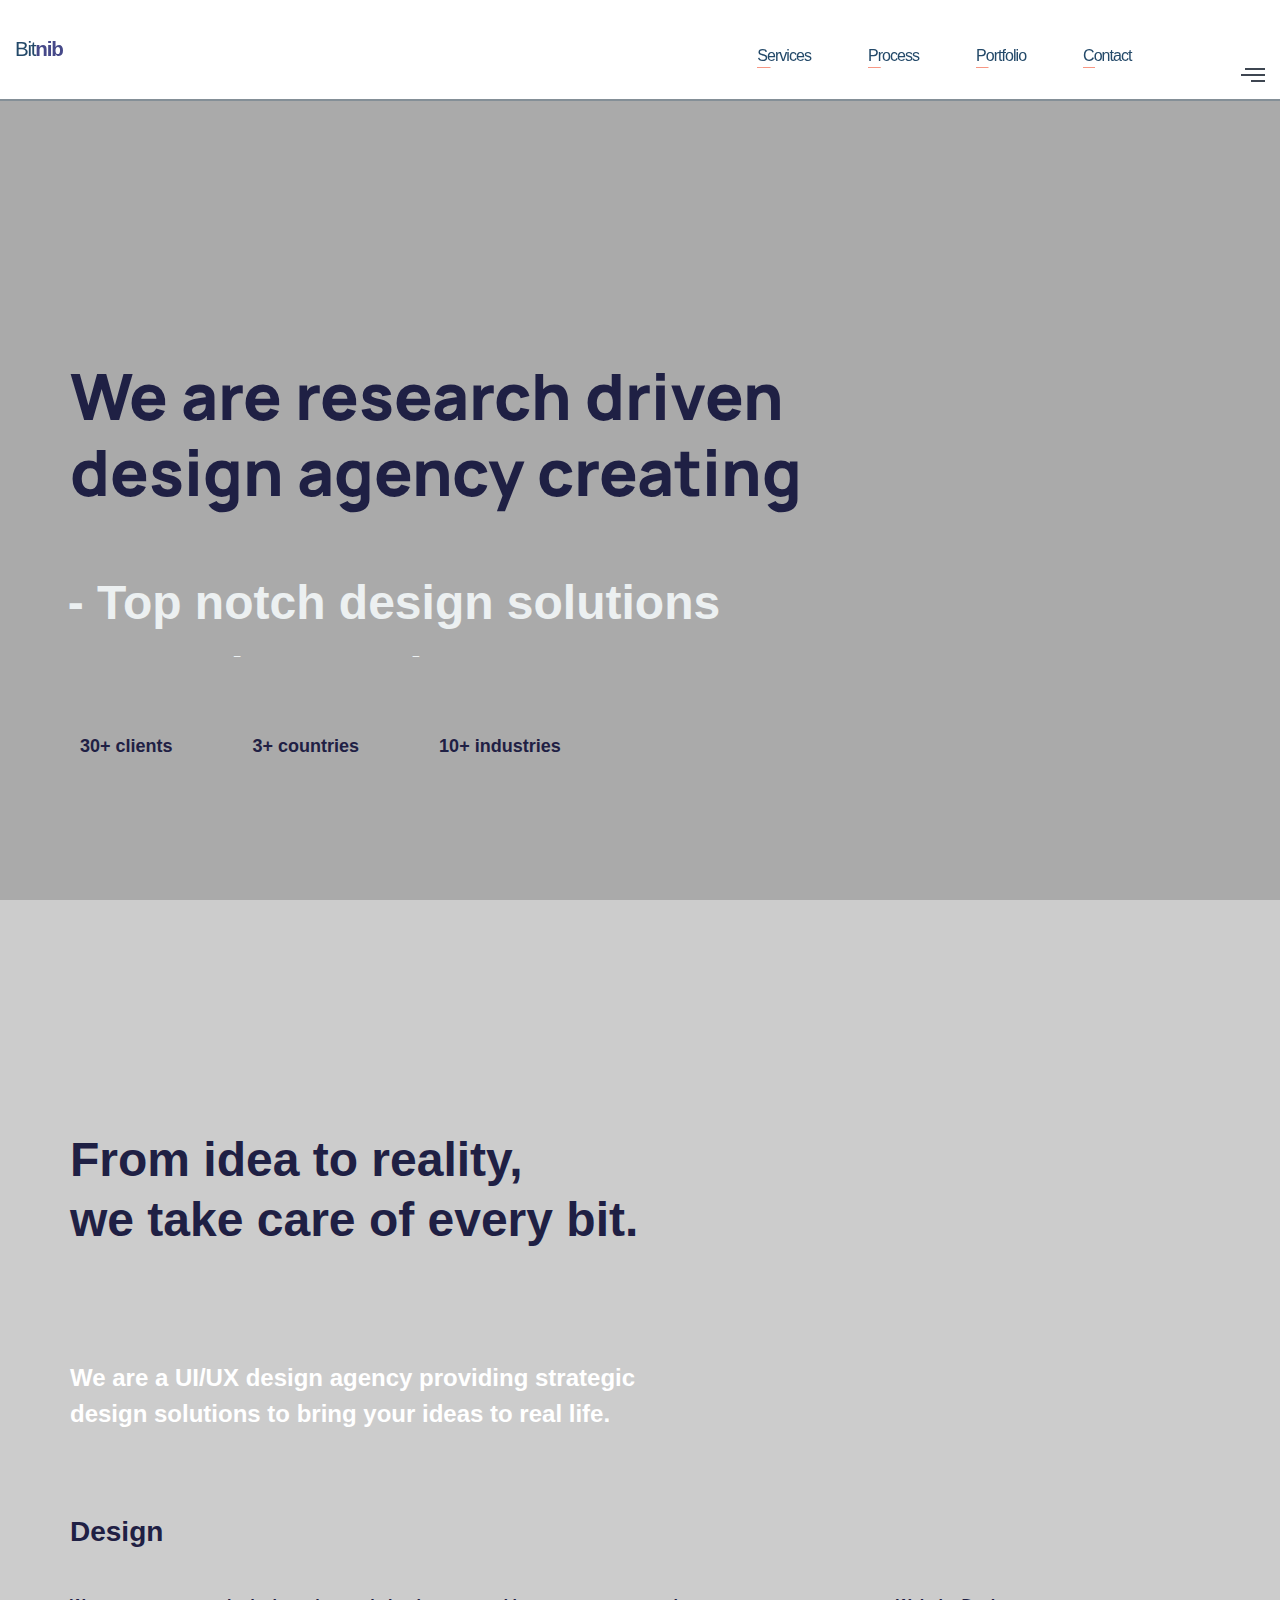
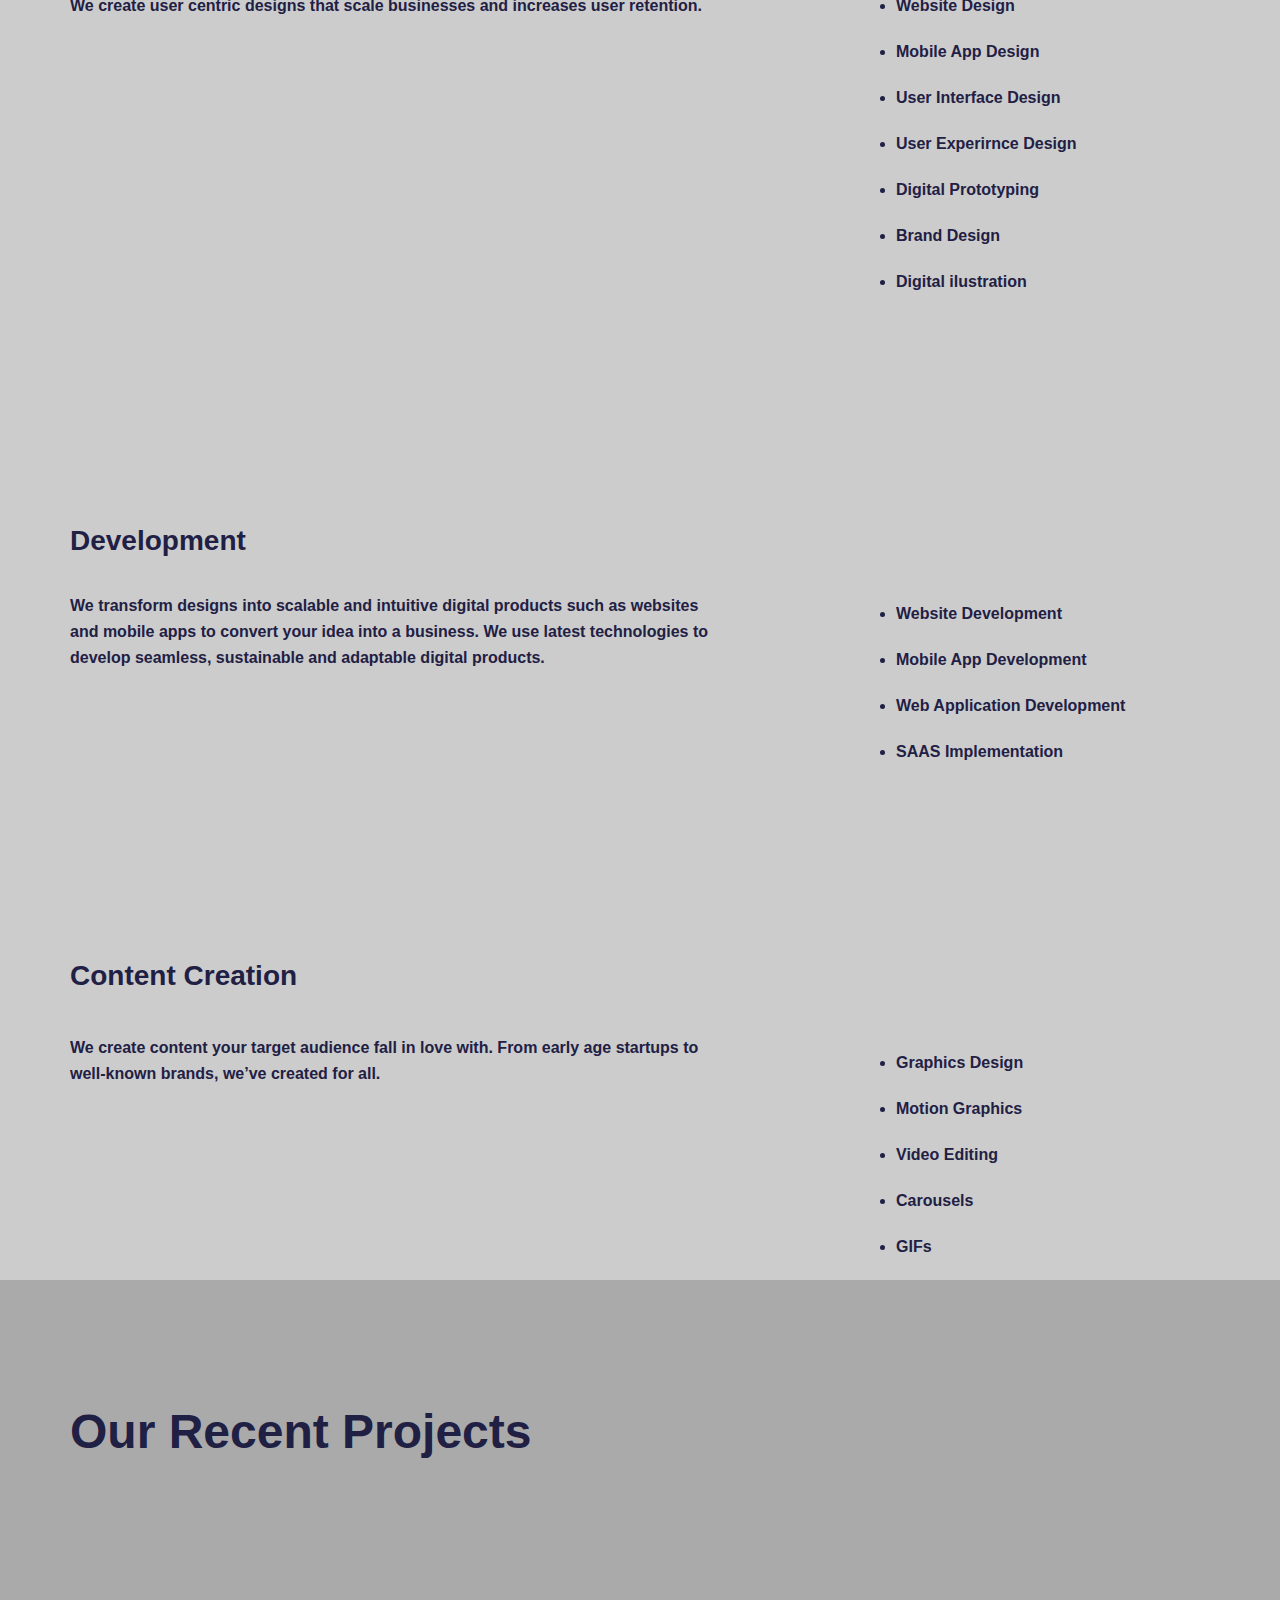
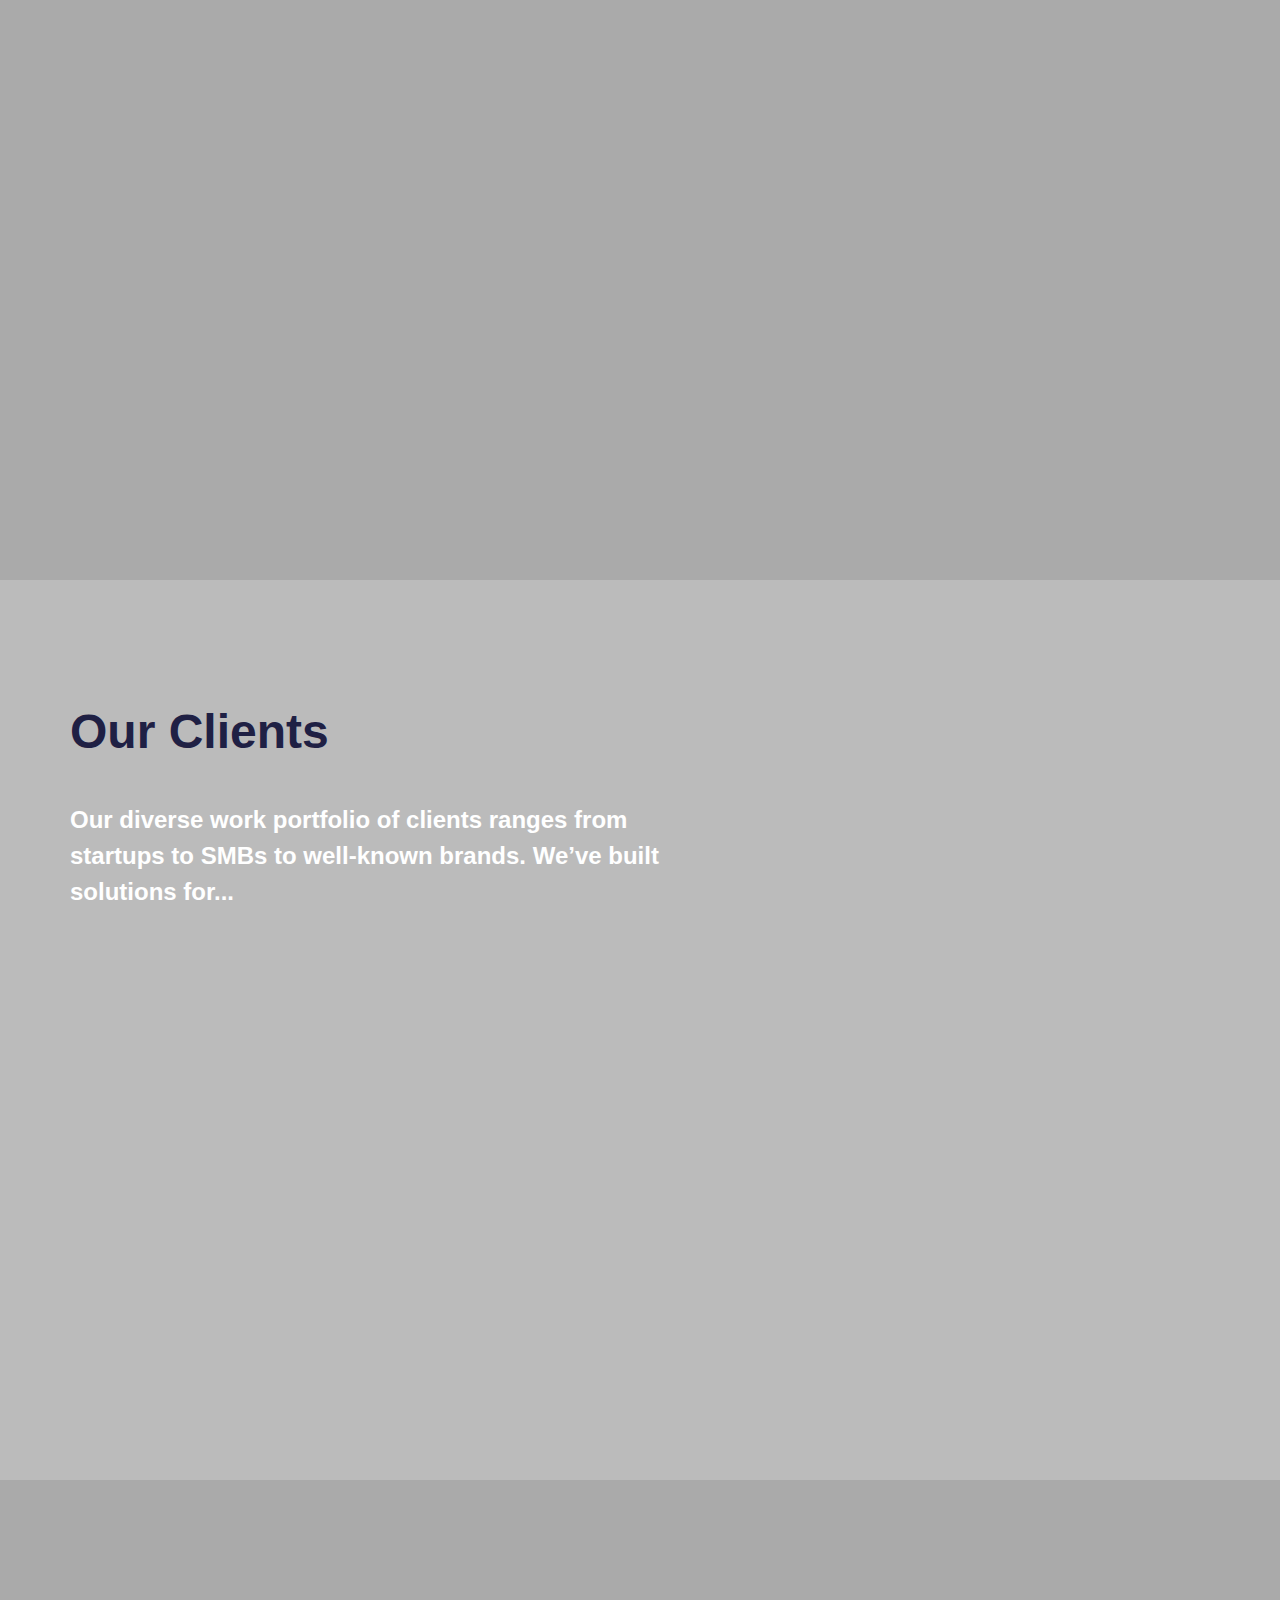
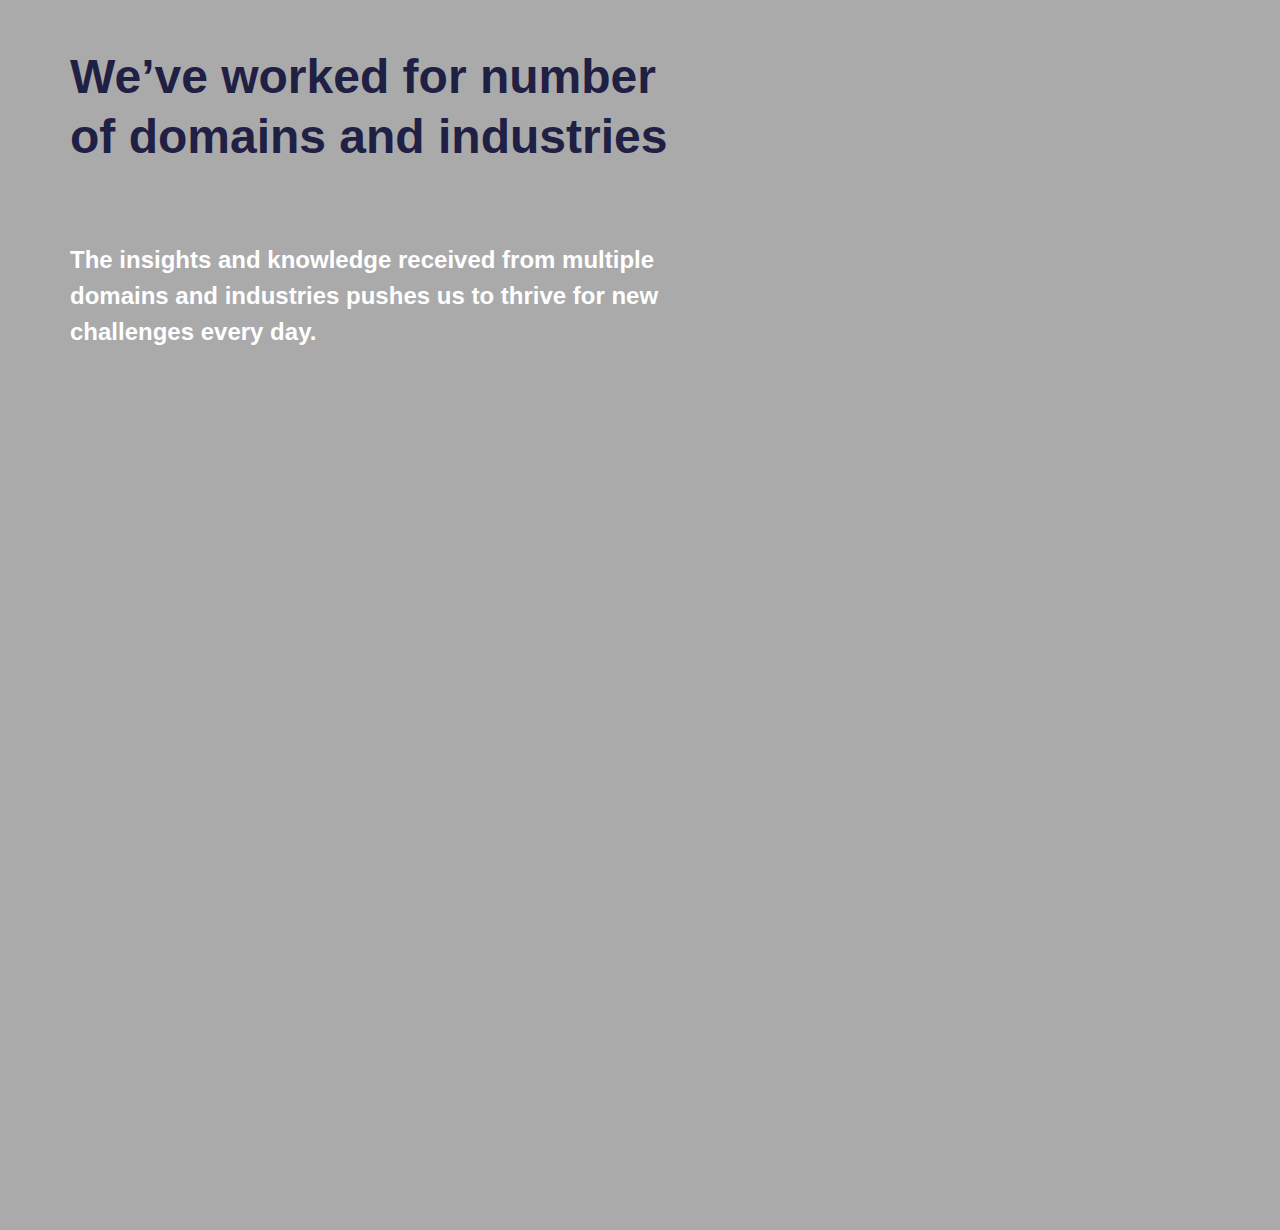
==== bitnib.html @ c8d916c2 "v1" ====
<!DOCTYPE html>
<html lang="en">
<head>
    <meta charset="UTF-8">
    <meta http-equiv="X-UA-Compatible" content="IE=edge">
    <meta name="viewport" content="width=device-width,height=device-height , initial-scale=1.0">
        <!-- CSS -->
        <link href="css/bootstrap.css" rel="stylesheet">
       
        <link href="https://fonts.googleapis.com/css2?family=Manrope:wght@700&display=swap" rel="stylesheet">
        <!-- Main CSS -->
        <link href="css/style.css" rel="stylesheet">
    
        <script src="js/my.js" async></script>
    <title>Document</title>
</head>
<body>
    <div class="container-fluid">
            <nav class="navbar navbar-expand-lg  ">
              <div class="brand">
                <a href="#About" class="brand-name">Bit<span class="brand-name-s">nib</span></a>
                <ul class="navbar-nav" id="hide">
                  <li class="nav-item active">
                    <a class="nav-con hover-underline-animation" href="#">Services</a>
                  </li>
                  <li class="nav-item">
                    <a class="nav-con hover-underline-animation" href="#">Process</a>
                  </li>
                  <li class="nav-item">
                    <a class="nav-con hover-underline-animation" href="#">Portfolio</a>
                  </li>
                  <li class="nav-item">
                    <a class="nav-con hover-underline-animation" href="#">Contact</a>
                  </li>
                </ul>
              </div>
              <button class="nav-toggle-btn a-nav-toggle">
                <span class="hamburger">
                  <span class="top-bun"></span>
                  <span class="meat"></span>
                  <span class="bottom-bun"></span>
                </span>
            </button>
    
              <div class="hide-menu a-nav-toggle"></div>
    
              <div class="menu">
                <div class="menu-lang">
                  <a href="#" class="menu-lang-item active">Eng.</a>
                </div>
    
            <div class="menu-main" id="accordion">
                  <ul id="menuMain">
                    <li data-menuanchor="About" class="active"><a href="#About">About</a></li>
                    <li data-menuanchor="Services"><a href="#Services">Services</a></li>
                    <!-- <li data-menuanchor="Skills"><a href="#Skills">Skills</a></li> -->
                    <!-- <li data-menuanchor="Resume"><a href="#Resume">Resume</a></li> -->
                    <li data-menuanchor="Portfolio"><a href="#Portfolio">Portfolio</a></li>
                    <!-- <li data-menuanchor="Awards"><a href="#Awards">Awards</a></li> -->
                    <li data-menuanchor="Testimonials"><a href="#Testimonials">Testimonials</a></li>
                    <li data-menuanchor="Clients"><a href="#Clients">Clients</a></li>
                    <li data-menuanchor="Contact"><a href="#Contact">Contact</a></li>
                  </ul>
            </div>
            </nav>
            <div class="row">
                <div class="colb c1">
                    <h1 class="text1">We are research driven design agency creating</h1>
                    <div class="content">
                        <div class="content__container">
                          <ul class="content__container__list">
                            <li class="content__container__list__item">-  Top notch design solutions</li>
                            <li class="content__container__list__item">-  Experiences that repeat users</li>
                            <li class="content__container__list__item">-  User centered designs</li>
                          </ul>
                        </div>
                      </div>
                      <div class="list">
                        <ul>
                            <li class="listitem">30+ clients</li>
                            <li class="listitem">3+ countries</li>
                            <li class="listitem">10+ industries</li>
                          </ul>
                      </div>
                </div>
                <!-- <div class="colb c2"></div> -->
            </div>
            <div class="row">
              <div class="colb c3  height2">
                  <h1 class="text2">From idea to reality,<br>we take care of every <strong>bit.</strong></h1>
                  <h3 class="text3">We are a UI/UX design agency providing strategic design solutions to bring your ideas to real life.</h3>
                  <h1 class="heading1">Design</h1>
                  <p class="para1">We create user centric designs that scale businesses and increases user retention.</p>
                  <ul class="design-list">
                    <li class="design-item">Website Design</li>
                    <li class="design-item">Mobile App Design</li>
                    <li class="design-item">User Interface Design</li>
                    <li class="design-item">User Experirnce Design</li>
                    <li class="design-item">Digital Prototyping</li>
                    <li class="design-item">Brand Design</li>
                    <li class="design-item">Digital ilustration</li>
                  </ul>
                  <h1 class="heading2">Development</h1>
                  <p class="para2">We transform designs into scalable and intuitive digital products such as websites and mobile apps to convert your idea into a business. We use latest technologies to develop seamless, sustainable and adaptable digital products.</p>
                  <ul class="design-list2">
                    <li class="design-item">Website Development</li>
                    <li class="design-item">Mobile App Development</li>
                    <li class="design-item">Web Application Development</li>
                    <li class="design-item">SAAS Implementation</li>
                  </ul>
                  <h1 class="heading3">Content Creation</h1>
                  <p class="para3">We create content your target audience fall in love with. From early age startups to well-known brands, we’ve created for all.</p>
                  <ul class="design-list3">
                    <li class="design-item">Graphics Design</li>
                    <li class="design-item">Motion Graphics</li>
                    <li class="design-item">Video Editing</li>
                    <li class="design-item">Carousels</li>
                    <li class="design-item">GIFs</li>
                  </ul>
              </div>
          </div>
          <div class="row">
            <div class="colb c1">
              <h1 class="text2">Our Recent Projects</h1>
              <!-- <div class=" box c2" >
                <div class="hover-img">
                  <div class="reveal">
                    <img class="portfolio-img lazyloaded" src="https://picsum.photos/seed/picsum/500/300" alt="https://picsum.photos/seed/picsum/500/300"  sizes="(max-width: 600px) 480px,
                    1076px" srcset="https://picsum.photos/seed/picsum/500/300 480w, https://picsum.photos/seed/picsum/500/300 1076w" data-ll-status="loaded">
                  </div>
              </div>
              </div>
              <div class="box c2">
                <div class="hover-img">
                  <div class="reveal">
                    <img class="portfolio-img lazyloaded" src="https://picsum.photos/seed/picsum/500/300" alt="https://picsum.photos/seed/picsum/500/300"  sizes="(max-width: 600px) 480px,
                    1076px" srcset="https://picsum.photos/seed/picsum/500/300 480w, https://picsum.photos/seed/picsum/500/300 1076w" data-ll-status="loaded">
                  </div>
              </div>
              </div> -->
            </div>
          </div>
          <div class="row">
            <div class="colb c2">
              <h1 class="text2">Our Clients</h1>
              <h3 class="text3">Our diverse work portfolio of clients 	ranges from startups to SMBs to well-known brands.
                We’ve built solutions for...</h3>
                <!-- <div class="box2 c3"></div>
                <div class="box2 c3"></div>
                <div class="box2 c3"></div> -->
            </div>
          </div>
          <div class="row">
            <div class="colb height3 c1">
              <h1 class="text5">We’ve worked for number of domains and industries</h1>
              <h3 class="text4">The insights and knowledge received from multiple domains and industries pushes us to thrive for new challenges every day.</h3>
              <!-- <div class="center">
                <div class="div-s">
                  <div class="box3 c3"></div>
                  <div class="box3 c3"></div>
                  </div>
                  <div class="div-s">
                    <div class="box3 c3"></div>
                  <div class="box3 c3"></div>
                  </div>
              </div> -->
            </div>
          </div>
          

            <script src="https://code.jquery.com/jquery-1.12.4.min.js"></script>
            <script>window.jQuery || document.write('<script src="js/jquery.min.js"><\/script>')</script>
            <script src="js/script.js"></script> 
            <script src="js/bootstrap.min.js"></script>
</body>
</html>
---- css/style.css ----
.reveal {
	margin: auto;
    position: relative;
    height: 304px;
	width: 500px;
    overflow: hidden;
	box-sizing: border-box;
}
.portfolio-img{
	height: 304px;
	width: 500px;
}

.portfolio-img, .reveal {
    transition: .4s ease-in-out;
}

.portfolio-img:hover{
	transform: scale(1.090);
} 

.reveal:hover{
	transform: scale(0.950);
}



@media screen and (max-width:767px) {
	.container-fluid{
		width: 100% !important;
	}
	.text1{
		font-size: 32px !important;
		line-height:38px !important ;
		top: 10% !important;
		left: 40px !important;
		width: auto !important;
	}
	.navbar{
		width: 100% !important;
	}
	.content{
		font-size: 32px !important;
		line-height:42px !important ;
		top: 35% !important;
	    left: 35% !important;
	}
	.listitem{
		display: inline !important;
		padding: 15px !important;
		font-size: 10px;
		width: 100px;
	}
	.list{
		left:-20px !important;
		top: 45% !important;
	
	}
	.text2{
		font-size: 28px !important;
		line-height:38px !important ;
		top: 4% !important;
	    left: 10% !important;
		width: 80% !important;
	}
	.text3{
		font-size: 18px !important;
		line-height:28px !important ;
		top: 12% !important;
	    left: 10% !important;
		width: 80% !important;
	}
	.heading1{
		font-size: 18px !important;
		line-height:28px !important ;
		top: 21% !important;
	    left: 10% !important;
		width: 80% !important;
	}
	.para1{
		font-size: 16px !important;
		line-height:26px !important ;
		top: 25% !important;
	    left: 10% !important;
		width: 80% !important;
	}
	.design-list{
		top: 31% !important;
	    left: 15% !important;
		width: 80% !important;
	}
	.design-item{
		font-size: 16px !important;
		line-height:20px !important ;
	}
	.heading2{
		font-size: 18px !important;
		line-height:28px !important ;
		top: 49% !important;
	    left: 10% !important;
		width: 80% !important;
	}
	.para2{
		font-size: 16px !important;
		line-height:26px !important ;
		top: 53% !important;
	    left: 10% !important;
		width: 80% !important;
	}
	.design-list2{
		bottom: 25% !important;
	    left: 15% !important;
		width: 80% !important;
	}
	.heading3{
		font-size: 18px !important;
		line-height:28px !important ;
		bottom: 21% !important;
	    left: 10% !important;
		width: 80% !important;
	}
	.para3{
		font-size: 16px !important;
		line-height:26px !important ;
		bottom: 13% !important;
	    left: 10% !important;
		width: 80% !important;
	}
	.design-list3{
		bottom: 0% !important;
	    left: 15% !important;
		width: 80% !important;
	}
	.text4{
		font-size: 18px !important;
		line-height:28px !important ;
		top: 16% !important;
	    left: 10% !important;
		width: 80% !important;
	}
	.text5{
		font-size: 28px !important;
		line-height:38px !important ;
		top: 4% !important;
	    left: 10% !important;
		width: 80% !important;
	}
}








.colb{
    float: left;
    width: 100%;
    height: 100vh;
	position: relative;
    padding-right: 15px;
    padding-left: 15px;
	flex-grow: 1;
	display: flex;
}


.row::after{
    content: "";
    display: table;
    clear: both;
}

/* .col-d{
	position: absolute;
	bottom: 0;
    width: 500px;
    height: 100px;
} */


@media screen and (max-width:600px) {
    .colb{
        width: 100% !important;
    }
}

*{
    box-sizing: border-box;
}


.c1{

	/* min-height: 100%;
	display: flex;
	padding-top: 15.25rem;
	padding-bottom: 3.75rem; */


	
    background-color: #aaa;
}
.c2{
    background-color: #bbb;
}
.c3{
    background-color: #ccc;
}

.height2{
	height: 220vh;
}

.height3{
	height: 150vh;
}

.text1{
	position: absolute;
	font-family: 'manrope', sans-serif;
	left: 70px;
	top: 35%;
	width: 60vw;
	font-size: 64px;
	line-height: 76px;
	font-weight: 800;
}


.text2{
	position: absolute;
	font-family: 'Lato', sans-serif;
	left: 70px;
	top: 10%;
	line-height: 60px;
	font-size: 48px;
	font-weight: 600;
}

.text5{
	position: absolute;
	font-family: 'Lato', sans-serif;
	left: 70px;
	top: 10%;
	width: 50%;
	line-height: 60px;
	font-size: 48px;
	font-weight: 600;
}

.text3{
	position: absolute;
	font-family: 'Lato', sans-serif;
	left: 70px;
	top: 22%;
	width: 50%;
	font-size: 24px;
	line-height: 36px;
	font-weight: 600;
	color: white;
}

.text4{
	position: absolute;
	font-family: 'Lato', sans-serif;
	left: 70px;
	top: 25%;
	width: 50%;
	font-size: 24px;
	line-height: 36px;
	font-weight: 600;
	color: white;
}
.heading1{
	position: absolute;
	font-family: 'Lato', sans-serif;
	left: 70px;
	top: 30%;
	line-height: 38px;
	font-size: 28px;
	font-weight: 600;
}

.para1{
	position: absolute;
	font-family: 'Lato', sans-serif;
	left: 70px;
	top: 35%;
	line-height: 26px;
	font-size: 16px;
	font-weight: 600;
}

.heading2{
	position: absolute;
	font-family: 'Lato', sans-serif;
	left: 70px;
	bottom: 36%;
	line-height: 38px;
	font-size: 28px;
	font-weight: 600;
}

.para2{
	position: absolute;
	font-family: 'Lato', sans-serif;
	left: 70px;
	bottom: 30%;
	width: 50%;
	line-height: 26px;
	font-size: 16px;
	font-weight: 600;
}

.heading3{
	position: absolute;
	font-family: 'Lato', sans-serif;
	left: 70px;
	bottom:14%;
	line-height: 38px;
	font-size: 28px;
	font-weight: 600;
}

.para3{
	position: absolute;
	font-family: 'Lato', sans-serif;
	left: 70px;
	bottom: 9%;
	width: 50%;
	line-height: 26px;
	font-size: 16px;
	font-weight: 600;
}

.content {
	position: relative;
	top: 68%;
	left: 36vw;
	transform: translate(-50%, -50%);
	height: 90px;
	width: 70vw;
	overflow: hidden;
	font-family: 'Lato', sans-serif;
	font-size: 48px;
	color: #ecf0f1;
	/* background-color: #0087ca; */
}
.content__container {
	font-weight: 600;
	overflow: hidden;
	height: 90px;
	
	
}

.content__container__list {
	margin-top: 0;
	width: 70vw;
	/* height: 500px; */
	text-align: left;
	list-style: none;
	animation-name: change;
	animation-duration: 10s;
	animation-iteration-count: infinite;
}
.content__container__list__item {
	/* line-height: 60px; */
	margin: 0;
}

@keyframes change {
	0%, 23%, 100% {
		transform: translate3d(0, 0, 0);
   }
	27%, 47% {
		transform: translate3d(0, -33.33%, 0);
   }
	51%, 71% {
		transform: translate3d(0, -66.66%, 0);
   }
	75%, 95% {
		transform: translate3d(0, -33.33%, 0);
   }
}

.list{

    position: absolute;
    bottom: 100px;
    list-style-type: none;
    margin: 0;
    padding: 0;
    overflow: hidden;    
	left: 0px;
}

.listitem{
    float: left;
    font-style: normal;
    font-weight: 600;
    font-size: 18px;
    display: block;
    text-align: center;
    padding: 40px ;
    text-decoration: none;
}

.design-item{
	text-align: left;
	padding-bottom: 20px;
    font-style: normal;
    font-weight: 600;
    font-size: 16px;
	line-height: 26px;
  
}

.design-list{
	align-items: center;
	position: absolute;
    top: 35%;
    margin: 0;
    padding: 0;
	left: 70%;
}



.design-list2{
	align-items: center;
	position: absolute;
    bottom: 25%;
    margin: 0;
    padding: 0;
	left: 70%;
}

.design-list3{
	align-items: center;
	position: absolute;
    bottom: 0%;
    margin: 0;
    padding: 0;
	left: 70%;
}


.box{
	position: relative;
	height: 400px;
	width: 500px;
	margin: auto;
	top: 50px;
	text-align: center;
}

.box2{
	position: relative;
	height: 400px;
	width: 300px;
	margin: auto;
	top: 120px;
	text-align: center;
}

.box3{
	position: relative;
	height: 266px;
	width: 266px;
	margin: 50px 100px;
	top: 120px;
	text-align: center;
}

.div-s{
	display: inline-block;
	margin:40px;
}.center{
	margin: auto ;
	padding-top: 200px;
}
/* ------------------------------------------------------------------------------

  Template Name: Lewis
  Description: Ethant Hunt HTML Template
  Author: Paul
  Author URI: http://themeforest.net/user/paul_tf

  1.  Global

      1.1 General
      1.2 Typography

  2.  Preloader
  3.  Header
  4.  Content

	  4.1 Slide About
	  4.2 Slide Services
	  4.3 Slide Skills
	  4.4 Slide Resume
	  4.5 Slide Portfolio
	  4.6 Slide Awards
	  4.7 Slide Testimonials
	  4.8 Slide Clients
	  4.9 Slide Contact

  5.  Footer
  6.  Modal
  7.  Dark Theme
  8. Intro




/*-------------------------------------------------------------------------------
  1. Global
-------------------------------------------------------------------------------*/



.scrollup:hover{
	background-color: rgb(234, 143, 125);
	
}



#top .scrollup:hover{
	box-shadow: 0 2px 10px 0 #234969;
}

#top{
	display: none;
}

#top  .scrollup {
	position: fixed;
	right: 4.3rem;
	bottom: 5rem;
    color: #ffffff;
	text-decoration: none;
	padding-top: 18px;
	font-size: 2.75rem;
	box-shadow: 0 2px 10px 0  rgb(234, 143, 125);
	font-family:'Courier New', Courier, monospace;
}





@media (max-width: 995px) {
    #top .scrollup{
        right: 1.200rem;
    }
	#hide{
		display: none;
	}
}



/* path animation */


@media (max-width: 995px) {
    
.path-animation{
	animation-name: path;
	animation-duration: 10s;
	position: relative;
	
	animation-iteration-count: infinite;
	
}

@keyframes path{
	0%{
		right: 0px;
		bottom: -100px;
		left: 0px;
		top: 100px;
	}
	25%{
		
		right: 40px;
		bottom: -80px;
		left: -40px;
		top: 80px;
	}

	50%{
		right: 0px;
		bottom: -60px;
		left: 0px;
		top: 60px;
	}
	75%{
		right: -40px;
		bottom: -80px;
		left: 40px;
		top: 80px;
	}

	100%{
		right: 0px;
		bottom: -100px;
		left: 0px;
		top: 100px;
	}
}
}





/* 1.1 General */

@import url('https://fonts.googleapis.com/css?family=Work+Sans:400,500,600,700&display=swap');

@import url('https://fonts.googleapis.com/css?family=Libre+Baskerville:400,700&display=swap');
*{
	overflow:visible;
}
html {
  font-size: 12px;
}

body {
  font-family: 'Work Sans', sans-serif;
  color: #1f2044;
}

html,
body {
	width: 100vw;
	height: 100vh;
}

::selection {
  background-color: #fcf1e7;
  color: #1f2044;
  text-shadow: none;
}

-webkit-::selection {
  background-color: #fcf1e7;
  color: #1f2044;
  text-shadow: none;
}

::-moz-selection {
  background-color: #fcf1e7;
  color: #1f2044;
  text-shadow: none;
}

::-webkit-scrollbar {
  width: 5px;
  height: 5px;
}

::-webkit-scrollbar-thumb {
  cursor: pointer;
  background: #2e2e2e;
}

img {
	max-width: 100%;
}

/* navbar */
.navbar{
	width: 100%;
	height: 99px;
	background-color: #ffffff;
	color: #2e2e2e;
	box-shadow: 0 2px 0 0 #234a6947;
	z-index: 600;
	position: fixed;
	
	
}
nav{
	left: 0;
}

.navbar-brand{
    font-family: 'Ubuntu';
    font-size: 2.5rem;
    font-weight: bold;
}
.nav-item{
    padding: 0 28.5px;
}
.nav-link{
    font-size: 1.2rem;
    font-family: 'Montserrat' ;
    font-weight: lighter;
}

.navbar-nav{
	position: fixed;
	right: 8rem;
	display: inline-flex;
	padding-top: 10px;
}


@media (max-width: 900px) {
	#hide{
		display: none;
	}

	.navbar{
		height: 50px !important;
		width: 97%;
	}
}

.nav-con{
	color: #234969 !important;
	text-decoration: none;
	font-size: 16px;
	letter-spacing: -.06em;
	font-weight: lighter;
	text-decoration: none !important;
}

.nav-con:hover{
	color: #f79784 !important;
}

.w3rcontainer{
	border: 1px solid 
 #cccfdb;
	border-radius: 2px;
 } 
.hover-underline-animation {
   display: inline-block;
   position: relative;
   color: 
 #0087ca;
 }
 
.hover-underline-animation:after {
   content: '';
   position: absolute;
   width: 100%;
   transform: scaleX(0.25);
   height: 1.5px;
   bottom: 0;
   left: 0;
   background-color: 
   #f79784 ;
   transform-origin: bottom left;
   transition: transform 0.25s ease-out;
}
 
 .hover-underline-animation:hover:after {
   transform: scaleX(1);
   transform-origin: bottom left;
}

.bg-dark{
	height: 100px;
}




/* 1.2 Typography */

.font-custom {
	font-family: 'Libre Baskerville', serif;
}

.text-primary {
	color: #f79784 !important;
}

@media (min-width: 1200px) {
	.container {
		max-width: 1200px;
	}
}

@media (min-width: 1600px) {
	.container-fluid {
		padding-left: 4.375rem;
		padding-right: 4.375rem;
	}
}



/* 1.3 Animation */

@-webkit-keyframes fadeInUp {
  from {
    opacity: 0;
    -webkit-transform: translate3d(0, 160px, 0);
    transform: translate3d(0, 160px, 0);
  }

  to {
    opacity: 1;
    -webkit-transform: translate3d(0, 0, 0);
    transform: translate3d(0, 0, 0);
  }
}

@keyframes fadeInUp {
  from {
    opacity: 0;
    -webkit-transform: translate3d(0, 160px, 0);
    transform: translate3d(0, 160px, 0);
  }

  to {
    opacity: 1;
    -webkit-transform: translate3d(0, 0, 0);
    transform: translate3d(0, 0, 0);
  }
}



/* 1.4 Icons */

[class^="icon-"] {
	display: inline-block;
	vertical-align: middle;
	position: relative;
	top: -.05em;
	background-position: 50% 50%;
	background-repeat: no-repeat;
	background-size: contain;
	letter-spacing: 0;
}

[class^="icon-"]:before {
	content: "W";
	opacity: 0;
	display: block;
	height: 0;
	padding-bottom: 100%;
	font-style: normal;
	font-weight: normal;
	font-family: Verdana, sans-serif;
	-webkit-font-smoothing: antialiased;
	-moz-osx-font-smoothing: grayscale;
}

.icon-behance {
	background-image: url("data:image/svg+xml,%3csvg xmlns='http://www.w3.org/2000/svg' viewBox='0 0 576 512'%3e%3cpath fill='%231f2044' d='M232 237.2c31.8-15.2 48.4-38.2 48.4-74 0-70.6-52.6-87.8-113.3-87.8H0v354.4h171.8c64.4 0 124.9-30.9 124.9-102.9 0-44.5-21.1-77.4-64.7-89.7zM77.9 135.9H151c28.1 0 53.4 7.9 53.4 40.5 0 30.1-19.7 42.2-47.5 42.2h-79v-82.7zm83.3 233.7H77.9V272h84.9c34.3 0 56 14.3 56 50.6 0 35.8-25.9 47-57.6 47zm358.5-240.7H376V94h143.7v34.9zM576 305.2c0-75.9-44.4-139.2-124.9-139.2-78.2 0-131.3 58.8-131.3 135.8 0 79.9 50.3 134.7 131.3 134.7 61.3 0 101-27.6 120.1-86.3H509c-6.7 21.9-34.3 33.5-55.7 33.5-41.3 0-63-24.2-63-65.3h185.1c.3-4.2.6-8.7.6-13.2zM390.4 274c2.3-33.7 24.7-54.8 58.5-54.8 35.4 0 53.2 20.8 56.2 54.8H390.4z'/%3e%3c/svg%3e");
}

a:hover .icon-behance {
	background-image: url("data:image/svg+xml,%3csvg xmlns='http://www.w3.org/2000/svg' viewBox='0 0 576 512'%3e%3cpath fill='%23ea8f7d' d='M232 237.2c31.8-15.2 48.4-38.2 48.4-74 0-70.6-52.6-87.8-113.3-87.8H0v354.4h171.8c64.4 0 124.9-30.9 124.9-102.9 0-44.5-21.1-77.4-64.7-89.7zM77.9 135.9H151c28.1 0 53.4 7.9 53.4 40.5 0 30.1-19.7 42.2-47.5 42.2h-79v-82.7zm83.3 233.7H77.9V272h84.9c34.3 0 56 14.3 56 50.6 0 35.8-25.9 47-57.6 47zm358.5-240.7H376V94h143.7v34.9zM576 305.2c0-75.9-44.4-139.2-124.9-139.2-78.2 0-131.3 58.8-131.3 135.8 0 79.9 50.3 134.7 131.3 134.7 61.3 0 101-27.6 120.1-86.3H509c-6.7 21.9-34.3 33.5-55.7 33.5-41.3 0-63-24.2-63-65.3h185.1c.3-4.2.6-8.7.6-13.2zM390.4 274c2.3-33.7 24.7-54.8 58.5-54.8 35.4 0 53.2 20.8 56.2 54.8H390.4z'/%3e%3c/svg%3e");
}

.icon-linkedin {
	background-image: url("data:image/svg+xml,%3csvg xmlns='http://www.w3.org/2000/svg' viewBox='0 0 448 512'%3e%3cpath fill='%231f2044' d='M100.28 448H7.4V148.9h92.88zM53.79 108.1C24.09 108.1 0 83.5 0 53.8a53.79 53.79 0 0 1 107.58 0c0 29.7-24.1 54.3-53.79 54.3zM447.9 448h-92.68V302.4c0-34.7-.7-79.2-48.29-79.2-48.29 0-55.69 37.7-55.69 76.7V448h-92.78V148.9h89.08v40.8h1.3c12.4-23.5 42.69-48.3 87.88-48.3 94 0 111.28 61.9 111.28 142.3V448z'/%3e%3c/svg%3e");
}

a:hover .icon-linkedin {
	background-image: url("data:image/svg+xml,%3csvg xmlns='http://www.w3.org/2000/svg' viewBox='0 0 448 512'%3e%3cpath fill='%23ea8f7d' d='M100.28 448H7.4V148.9h92.88zM53.79 108.1C24.09 108.1 0 83.5 0 53.8a53.79 53.79 0 0 1 107.58 0c0 29.7-24.1 54.3-53.79 54.3zM447.9 448h-92.68V302.4c0-34.7-.7-79.2-48.29-79.2-48.29 0-55.69 37.7-55.69 76.7V448h-92.78V148.9h89.08v40.8h1.3c12.4-23.5 42.69-48.3 87.88-48.3 94 0 111.28 61.9 111.28 142.3V448z'/%3e%3c/svg%3e");
}

.icon-dribbble {
	background-image: url("data:image/svg+xml,%3csvg xmlns='http://www.w3.org/2000/svg' viewBox='0 0 512 512'%3e%3cpath fill='%231f2044' d='M256 8C119.252 8 8 119.252 8 256s111.252 248 248 248 248-111.252 248-248S392.748 8 256 8zm163.97 114.366c29.503 36.046 47.369 81.957 47.835 131.955-6.984-1.477-77.018-15.682-147.502-6.818-5.752-14.041-11.181-26.393-18.617-41.614 78.321-31.977 113.818-77.482 118.284-83.523zM396.421 97.87c-3.81 5.427-35.697 48.286-111.021 76.519-34.712-63.776-73.185-116.168-79.04-124.008 67.176-16.193 137.966 1.27 190.061 47.489zm-230.48-33.25c5.585 7.659 43.438 60.116 78.537 122.509-99.087 26.313-186.36 25.934-195.834 25.809C62.38 147.205 106.678 92.573 165.941 64.62zM44.17 256.323c0-2.166.043-4.322.108-6.473 9.268.19 111.92 1.513 217.706-30.146 6.064 11.868 11.857 23.915 17.174 35.949-76.599 21.575-146.194 83.527-180.531 142.306C64.794 360.405 44.17 310.73 44.17 256.323zm81.807 167.113c22.127-45.233 82.178-103.622 167.579-132.756 29.74 77.283 42.039 142.053 45.189 160.638-68.112 29.013-150.015 21.053-212.768-27.882zm248.38 8.489c-2.171-12.886-13.446-74.897-41.152-151.033 66.38-10.626 124.7 6.768 131.947 9.055-9.442 58.941-43.273 109.844-90.795 141.978z'/%3e%3c/svg%3e");
}

a:hover .icon-dribbble {
	background-image: url("data:image/svg+xml,%3csvg xmlns='http://www.w3.org/2000/svg' viewBox='0 0 512 512'%3e%3cpath fill='%23ea8f7d' d='M256 8C119.252 8 8 119.252 8 256s111.252 248 248 248 248-111.252 248-248S392.748 8 256 8zm163.97 114.366c29.503 36.046 47.369 81.957 47.835 131.955-6.984-1.477-77.018-15.682-147.502-6.818-5.752-14.041-11.181-26.393-18.617-41.614 78.321-31.977 113.818-77.482 118.284-83.523zM396.421 97.87c-3.81 5.427-35.697 48.286-111.021 76.519-34.712-63.776-73.185-116.168-79.04-124.008 67.176-16.193 137.966 1.27 190.061 47.489zm-230.48-33.25c5.585 7.659 43.438 60.116 78.537 122.509-99.087 26.313-186.36 25.934-195.834 25.809C62.38 147.205 106.678 92.573 165.941 64.62zM44.17 256.323c0-2.166.043-4.322.108-6.473 9.268.19 111.92 1.513 217.706-30.146 6.064 11.868 11.857 23.915 17.174 35.949-76.599 21.575-146.194 83.527-180.531 142.306C64.794 360.405 44.17 310.73 44.17 256.323zm81.807 167.113c22.127-45.233 82.178-103.622 167.579-132.756 29.74 77.283 42.039 142.053 45.189 160.638-68.112 29.013-150.015 21.053-212.768-27.882zm248.38 8.489c-2.171-12.886-13.446-74.897-41.152-151.033 66.38-10.626 124.7 6.768 131.947 9.055-9.442 58.941-43.273 109.844-90.795 141.978z'/%3e%3c/svg%3e");
}






/* 1.5 Buttons */

button:focus,
input:focus {
  outline: none;
}

.btn {
	padding: 1rem 2.625rem;
	border-radius: 500px;
	font-weight: bold;
	font-size: .875rem;
	text-transform: uppercase;
}

.btn-dark {
	background-color: #1f2044;
}



/* 1.6 Forms */

#success,
#error{
  display: none;
}

.form-group-message{
  display: none;
}

label.error {
	margin-top: .5rem;
	margin-bottom: 0;
	color: #555555;
}

.form-group {
	margin-bottom: 2rem;
}

.form-control {
	padding-left: 1.25rem;
	padding-right: 1.25rem;
	padding-top: .875rem;
	padding-bottom: .9375rem;
	height: calc(1.5em + 1.8125rem + 2px);
}



/* ------------------------------------------------------------------------------- */
/*  Preloader
/* ------------------------------------------------------------------------------- */

.preloader {
	position: fixed;
	overflow: hidden;
	z-index: 999999;
	left: 0;
	top: 0;
	width: 100%;
	height: 100%;
	background: #ffffff;
	text-align: center;
}

.three-bounce {
	position: absolute;
	top: 50%;
	left: 50%;
	-webkit-transform: translate(-50%, -50%);
	transform: translate(-50%, -50%);
}

.three-bounce > div {
	display: inline-block;
	width: 18px;
	height: 18px;
	border-radius: 100%;
	background-color: #f79784;
	-webkit-animation: bouncedelay 1.4s infinite ease-in-out both;
	animation: bouncedelay 1.4s infinite ease-in-out both;
}

.three-bounce .one {
	-webkit-animation-delay: -0.32s;
	animation-delay: -0.32s;
}

.three-bounce .two {
	-webkit-animation-delay: -0.16s;
	animation-delay: -0.16s;
}

@-webkit-keyframes bouncedelay {
	0%, 80%, 100% { -webkit-transform: scale(0); }
	40% { -webkit-transform: scale(1) }
}

@keyframes bouncedelay {
	0%, 80%, 100% { -webkit-transform: scale(0); transform: scale(0); }
	40% { transform: scale(1); -webkit-transform: scale(1); }
}



/*-------------------------------------------------------------------------------
  3. Header
-------------------------------------------------------------------------------*/

.header {
	padding-top: 3.875rem;
}

.body-piling .header {
	padding-top: 0;
}

.header .container-fluid {
	display: flex;
	flex-wrap: nowrap;
	justify-content: space-between;
}

.brand {
	z-index: 500;
	left: 40px;
	top: 55px;
}

.brand-name {
	color: #234969;
	text-decoration: none;
	font-size: 1.375rem;
	letter-spacing: -.06em;
}

.brand-name:hover {
	text-decoration: none;
	color: #234969;
}

.brand-name-s {
	font-weight: 600;
	color: #464989;
}

@media (min-width: 768px) {
	.brand {
		top: 3.875rem;
	}
}

@media (min-width: 1400px) {
	.brand {
		left: 4.375rem;
	}
}



.nav-toggle-btn {
  margin: 0;
  border: none;
  padding: 0;
  background-color: transparent;
  z-index: 995;
}

 .nav-toggle-btn {
	position: fixed;
	right: 15px;
	top: 20px;
}

@media (min-width: 768px) {
	.nav-toggle-btn {
		top: 4.1875rem;
	}
}

@media (min-width: 1400px) {
	.nav-toggle-btn {
		right: 4.375rem;
	}
}

.hamburger {
  display: flex;
  align-self: center;
  flex-direction: column;
  justify-content: space-between;
  width: 24px;
  height: 24px;
  cursor: pointer;
  padding-top: 5px;
  padding-bottom: 5px;
}

.hamburger span {
  align-self: flex-end;
  height: 2px;
  width: 83.33333333%;
  background: #3E4651;
  transition: all 400ms ease-in-out;
}

.hamburger .meat {
  width: 100%;
  transition: all 200ms ease-in-out;
}

.hamburger .bottom-bun {
  width: 58.33333333%;
  transition: all 400ms ease-in-out;
}

.hamburger:hover span {
  width: 100%;
}

html:not(.body-menu-opened) .hamburger:hover .top-bun {
  -webkit-animation: burger-hover 1s infinite ease-in-out alternate forwards 200ms;
          animation: burger-hover 1s infinite ease-in-out alternate forwards 200ms;
}

html:not(.body-menu-opened) .hamburger:hover .meat {
  -webkit-animation: burger-hover 1s infinite ease-in-out alternate forwards 400ms;
          animation: burger-hover 1s infinite ease-in-out alternate forwards 400ms;
}

html:not(.body-menu-opened) .hamburger:hover .bottom-bun {
  -webkit-animation: burger-hover 1s infinite ease-in-out alternate forwards 600ms;
          animation: burger-hover 1s infinite ease-in-out alternate forwards 600ms;
}

@-webkit-keyframes burger-hover {
  0% {
    width: 100%;
  }
  50% {
    width: 50%;
  }
  100% {
    width: 100%;
  }
}

@keyframes burger-hover {
  0% {
    width: 100%;
  }
  50% {
    width: 50%;
  }
  100% {
    width: 100%;
  }
}

.body-menu-opened .hamburger .top-bun {
	transform: rotate(-45deg) translate(-4.5px,4px);
	width: 100%;
}

.body-menu-opened .hamburger .bottom-bun {
	transform: rotate(45deg) translate(-4.5px,-4px);
	width: 100%;
}

.body-menu-opened .hamburger .meat {
	width: 0;
}

.menu {
  position: fixed;
  top: 0;
  right: 0;
  bottom: 0;
  z-index: 990;
  background: #ffffff;
  max-width: 100%;
  width: 100%;
  padding: 4.25rem 4.375rem 4.1875rem;
  display: flex;
  flex-direction: column;
  transition: transform .4s ease-in-out;
  -webkit-transform: translateX(100%);
          transform: translateX(100%);
}

.body-menu-opened .menu {
  -webkit-transform: translateX(0%);
          transform: translateX(0%);
}

.hide-menu {
  position: fixed;
  left: 0;
  right: 0;
  top: 0;
  bottom: 100%;
  background: rgba(0,0,0,.65);
  z-index: 980;
}

.body-menu-opened .hide-menu {
  bottom: 0;
}

@media (min-width: 576px) {
  .menu {
    width: 34rem;
  }
}

.menu .menu-lang,
.menu .menu-main,
.menu .social,
.menu .menu-footer {
  opacity: 0;
  transform: translateY(3rem);
  transition: all .5s ease-in-out;
}

.menu .menu-lang {
  transition-delay: .2s;
}

.menu .menu-main {
  transition-delay: .4s;
}

.menu .social {
  transition-delay: .6s;
}

.menu .menu-footer {
  transition-delay: .8s;
}

.body-menu-opened .menu .menu-lang,
.body-menu-opened .menu .menu-main,
.body-menu-opened .menu .social,
.body-menu-opened .menu .menu-footer {
  opacity: 1;
  transform: translateY(0);
}

.menu .menu-lang {
	padding-bottom: 5.875rem;
}

.menu-lang {
	font-size: .875rem;
	text-transform: uppercase;
	font-weight: 600;
}

.menu-lang-item {
	display: inline-block;
	margin-right: 1.5rem;
	color: #a3a4a8;
	text-decoration: none;
}

.menu-lang-item.active,
.menu-lang-item:hover {
	color: #1f2044;
	text-decoration: none;
}

.menu-main {
  height: 100%;
  overflow-x: hidden;
  overflow-y: auto;
  font-size: 1.375rem;
  font-weight: bold;
}

.menu-main > ul {
  margin: 0;
  padding: 0;
  list-style: none;
}

.menu-main > ul > li {
  margin-bottom: 1.1875rem;
  padding-left: 2px;
}

.menu-main a,
.menu-main a:hover {
	color: #1f2044;
	text-decoration: none;
}

.menu-main .active a,
.menu-main a:hover {
	background-color: #fcf1e7;
	box-shadow: #fcf1e7 0 0 0 2px;
}

.menu-main a:after {
	content: ".";
	opacity: 0;
	display: inline-block;
	transform: translate(2rem,0);
	transition: all .3s ease-in-out;
}

.menu-main .active a:after {
	transform: translate(0,0);
	opacity: 1;
}

.menu-footer {
	padding-top: 3rem;
}

.menu-footer-contacts {
	margin-bottom: 51px;
}

.menu-footer-phone {
	margin-bottom: .25rem;
	font-size: 1.375rem;
	font-weight: 600;
}

.menu-footer-mail {
	color: #f79784;
	font-weight: 500;
	font-size: 1rem;
}

.menu-footer-copyright {
	font-size: .875rem;
	color: #234969;
}

.menu-ornament {
	position: absolute;
	left: 0;
	right: 0;
	bottom: 0;
	height: .375rem;
	background: #78acd9;
}

.menu-ornament:before,
.menu-ornament:after {
	content: "";
	display: block;
	position: absolute;
	top: 0;
	width: 33.33333333%;
	height: 100%;
}

.menu-ornament:before {
	background: #464989;
	left: 0;
}

.menu-ornament:after {
	background: #f79784;
	right: 0;
}


/*-------------------------------------------------------------------------------
  4. Content
-------------------------------------------------------------------------------*/

.wrapper {
	display: flex;
	flex-direction: column;
	min-height: 100%;
}

.wrapper #content {
	flex: 1 0 auto;
	display: flex;
	flex-wrap: wrap;
}

.wrapper #footer {
	flex: 0 0 auto;
}


.full-page {
	width: 100%;
	min-height: 100%;
	overflow-x: hidden;
	overflow-y: auto;
}

.section {
	min-height: 100%;
	display: flex;
}

#pp-nav {
	display: none;
}

.progress-nav {
  width: 2px;
  position: fixed;
  z-index: 300;
  top: 50%;
  left: 10px;
  transform: translate(0,-50%);
}

.progress-nav ul {
  margin: 0;
  padding: 0;
  list-style: none;
}

.progress-nav li {
  width: 2px;
  height: 1.625rem;
  background: #464a8a;
  overflow: hidden;
  transition: background .5s ease-in-out;
  position: relative;
}

.progress-nav li:before {
  content: "";
  display: block;
  width: 2px;
  height: 100%;
  position: absolute;
  left: 0;
  top: 0;
  background: #464a8a;
}

.progress-nav li.active:before {
  animation: navHeight .5s ease-in-out forwards;
}

@-webkit-keyframes navHeight {
  0%   {height: 0;}
  100% {height: 100%;}
}

@keyframes navHeight {
  0%   {height: 0;}
  100% {height: 100%;}
}


.progress-nav li.active,
.progress-nav li.active ~ li {
  background: #cccccc;
}

.progress-nav li:before {
  height: 100%;
}

.progress-nav li.active ~ li:before {
  height: 0%;
}

@media (min-width: 1400px) {
	.progress-nav {
	  left: 4.5rem;
	}
}



.pp-scrollable {
	background: #ffffff;
	overflow-x: hidden;
	overflow-y: auto;
}

.slide-dark {
	background: #ffffff;
}

.slide-container {
	width: 100%;
	min-height: 100%;
	display: flex;
	align-items: center;
	padding-top: 6.25rem;
	padding-bottom: 3.75rem;
	position: relative;
	padding-right: 20px;
	padding-left: 20px;
}


.lines > div {
	display: none;
	width: 1px;
	height: 100%;
	background: #f5f5f5;
	position: absolute;
	left: 20%;
	top: 0;
}

.lines > div:nth-child(2) {
	left: 40%;
}

.lines > div:nth-child(3) {
	left: 60%;
}

.lines > div:nth-child(4) {
	left: 80%;
}

.slide-dark .lines > div {
	background: #eeeeee;
}

.parallax {
	position: absolute;
	left: 0;
	right: 0;
	top: 0;
	bottom: 0;
}

.shape {
	position: absolute !important;
	background-position: 0% 0%;
}

.shape > .inside {
	display: block;
	width: 100%;
	height: 0%;
	background-repeat: no-repeat;
	background-size: contain;
}

.shape1 {
	top: 26.9% !important;
	left: 9.89583333% !important;
	width: 8.64583333%;
}

.shape1 > .inside {
	background-image: url("../img/shape-1.png");
	padding-bottom: 106.02409639%;
}

.shape1-intro {
	top: 25.7% !important;
	left: 8.80208333% !important;
	width: 8.85416667%;
}

.shape1-intro > .inside {
	background-image: url("../img/shape1-intro.png");
	padding-bottom: 104.11764706%;
}

.shape2 {
	top: 41.3% !important;
	left: 16.875% !important;
	width: 6.66666667%;
}

.shape2 > .inside {
	background-image: url("../img/shape-2.png");
	padding-bottom: 99.21875%;
}

.shape3 {
	top: 55.1% !important;
	left: 80.3125% !important;
	width: 2.08333333%;
}

.shape3 > .inside {
	background-image: url("../img/shape-3.png");
	padding-bottom: 112.5%;
}

.shape3-intro {
	top: 44.9% !important;
	left: 85.72916667% !important;
	width: 1.97916667%;
}

.shape3-intro > .inside {
	background-image: url("../img/shape3-intro.png");
	padding-bottom: 115.78947368%;
}

.shape4 {
	top: 47.3% !important;
	left: 81.66666667% !important;
	width: 3.17708333%;
}

.shape4 > .inside {
	background-image: url("../img/shape-4.png");
	padding-bottom: 90.16393443%;
}

.shape4-intro {
	top: 36.1% !important;
	left: 85.57291667% !important;
	width: 3.17708333%;
}

.shape4-intro > .inside {
	background-image: url("../img/shape4-intro.png");
	padding-bottom: 91.80327869%;
}

.shape5 {
	top: 54.9% !important;
	left: 82.34375% !important;
	width: 6.77083333%;
}

.shape5 > .inside {
	background-image: url("../img/shape-5.png");
	padding-bottom: 115.38461538%;
}

.shape5-intro {
	top: 43.1% !important;
	left: 89.63541667% !important;
	width: 5.88541667%;
}

.shape5-intro > .inside {
	background-image: url("../img/shape5-intro.png");
	padding-bottom: 112.38938053%;
}

.shape6 {
	top: 52.1% !important;
	left: 54.0625% !important;
	width: 16.25%;
}

.shape6 > .inside {
	background-image: url("../img/shape-6.png");
	padding-bottom: 87.33974359%;
}

.shape7 {
	top: 51.2% !important;
	left: 56.51041667% !important;
	width: 19.0625%;
}

.shape7 > .inside {
	background-image: url("../img/shape-7.png");
	padding-bottom: 98.08743169%;
}

.shape7-intro {
	top: 44.9% !important;
	left: 62.96875% !important;
	width: 21.19791667%;
}

.shape7-intro > .inside {
	background-image: url("../img/shape7-intro.png");
	padding-bottom: 98.28009828%;
}

.shape8 {
	top: 47.9% !important;
	left: 63.95833333% !important;
	width: 3.33333333%;
}

.shape8 > .inside {
	background-image: url("../img/shape-8.png");
	padding-bottom: 100%;
}

.shape9 {
	top: 52% !important;
	left: 49.27083333% !important;
	width: .78125%;
}

.shape9 > .inside {
	background-image: url("../img/shape-9.png");
	padding-bottom: 120%;
}

.shape9-intro {
	top: 60.1% !important;
	left: 51.25% !important;
	width: .78125%;
}

.shape9-intro > .inside {
	background-image: url("../img/shape9-intro.png");
	padding-bottom: 120%;
}

.shape10 {
	top: 54.8% !important;
	left: 69.89583333% !important;
	width: .98958333%;
}

.shape10 > .inside {
	background-image: url("../img/shape-10.png");
	padding-bottom: 94.73684211%;
}

.shape10-intro {
	top: 62.1% !important;
	left: 86.14583333% !important;
	width: .5rem;
}

.shape10-intro > .inside {
	background-image: url("../img/shape10-intro.png");
	padding-bottom: 87.5%;
}

.shape11 {
	top: 58.8% !important;
	left: 22.86458333% !important;
	width: .98958333%;
}

.shape11 > .inside {
	background-image: url("../img/shape-11.png");
	padding-bottom: 89.47368421%;
}

.shape11-intro {
	top: 68.6% !important;
	left: 15% !important;
	width: .9375%;
}

.shape11-intro > .inside {
	background-image: url("../img/shape11-intro.png");
	padding-bottom: 83.33333333%;
}

.shape12 {
	top: 69.3% !important;
	left: 24.11458333% !important;
	width: 1.45833333%;
}

.shape12 > .inside {
	background-image: url("../img/shape-12.png");
	padding-bottom: 107.14285714%;
}

.shape12-intro {
	top: 79.9% !important;
	left: 43.4375% !important;
	width: 1.45833333%;
}

.shape12-intro > .inside {
	background-image: url("../img/shape12-intro.png");
	padding-bottom: 107.14285714%;
}

.shape13 {
	top: 46.7% !important;
	left: 28.38541667% !important;
	width: 1.25%;
}

.shape13 > .inside {
	background-image: url("../img/shape-13.png");
	padding-bottom: 100%;
}

.shape14,
.shape14-intro {
	top: 36.8% !important;
	left: 16.97916667% !important;
	width: .72916667%;
}

.shape14 > .inside,
.shape14-intro > .inside {
	background-image: url("../img/shape-14.png");
	padding-bottom: 114.285714289%;
}

.shape14-intro > .inside {
	background-image: url("../img/shape14-intro.png");
}

.shape15 {
	top: 38.6% !important;
	left: 82.8125% !important;
	width: .83333333%;
}

.shape15 > .inside {
	background-image: url("../img/shape-15.png");
	padding-bottom: 100%;
}

.shape16 {
	top: 71.2% !important;
	left: 32.29166667% !important;
	width: .72916667%;
}

.shape16 > .inside {
	background-image: url("../img/shape-16.png");
	padding-bottom: 114.28571429%;
}

.slide-ornament {
	display: block;
	width: 31.875%;
	background: url("../img/ornament.png") 0 0 no-repeat;
	background-size: 100%;
	position: absolute;
	left: 65.20833333%;
	top: 38.5%;
}

.slide-ornament > .inside {
	display: block;
	height: 0;
	padding-bottom: 82.35294118%;
}



/* 4.1 Slide About */

.title-mini {
	margin-bottom: .8125rem;
	font-size: .875rem;
	font-weight: 600;
	text-transform: uppercase;
	letter-spacing: .06em;
}

.title-mini-margin-lg {
	margin-bottom: 1.25rem;
}

.slide-title {
	margin-bottom: 1.875rem;
	font-weight: bold;
	font-size: 2.75rem;
	letter-spacing: -0.02em;
	line-height: 1.31818182;
}

@media (min-width: 768px) {
	.slide-title {
		margin-right: -3.125rem;
	}

	.slide-title.text-center,
	.text-center .slide-title {
		margin-right: 0;
	}
}

h3.slide-title {
	font-size: 2.5rem;
}

.slide-title-margin-md {
	margin-bottom: 2.25rem;
}

.slide-title-margin-lg {
	margin-bottom: 4rem;
}

.slide-title .text-typed {
	background: #fcf1e7;
	box-shadow: #fcf1e7 0 0 0 5px;
	display: inline-block;
	min-height: .85em;
	line-height: .85;
}

.slide-descr {
	margin-top: 1.875rem;
	letter-spacing: -.01em;
	color: #234969;
	font-size: 1rem;
	line-height: 1.625;
}

.slide-photo {
	position: relative;
	margin-top: 4rem;
}

@media (min-width: 768px) {
	.slide-photo {
		margin-top: 0;
	}
}

.slide-photo-about {
	margin-top: 4.375rem;
	position: relative;
	max-width: 43.125rem;
	margin-left: auto;
	margin-right: auto;
}

.rounded-text {
	width: 8.625rem;
	height: 8.625rem;
	position: absolute;
	right: 50%;
	margin-right: 7.5rem;
	transform: rotate(-103deg);
}


/* 4.2 Slide Services */

.service-list {
	margin-top: 4.25rem;
}

.service-list ul {
	margin: 0;
	padding: 0;
	list-style: none;
}

.primary-link {
	position: relative;
	font-size: 1.375rem;
	font-weight: bold;
}

.service-list li:not(:first-child) {
	margin-top: 1.3125rem;
}

.primary-link a,
.primary-link a:hover {
	color: inherit;
	text-decoration: none;
}

.primary-link a:before {
	content: "";
	display: block;
	position: absolute;
	left: 0;
	top: 100%;
	margin-top: .25rem;
	height: 3px;
	width: 0;
	background-color: #f69683;
	transition: all .3s ease-in-out;
}

.primary-link a:hover:before {
	width: 5rem;
}

.slide-photo-services > .inside {
	width: 67.19298246%;
	margin-left: 15%;
}

.image-card {
	position: absolute;
	border-radius: 1.125rem;
	background: #ffffff;
	box-shadow: rgba(18,42,78,.15) 3.75rem 3.75rem 3.75rem;
}

.image-card-body {
	display: block;
	height: 0;
	padding-bottom: 100%;
}

.image-card-body > .inside {
	position: absolute;
	left: 50%;
	top: 50%;
	transform: translate(-50%,-50%);
}

.image-card-dark {
	background: #1f2044;
	box-shadow: none;
}

.image-card-primary {
	background: #df5647;
	box-shadow: none;
}

.section:not(.active) .animate-element {
	animation-name: none;
}

.section.active .animate-element {
	animation-duration: .7s;
	animation-fill-mode: both;
}

.section.active .delay1 {
	animation-delay: .1s;
}

.section.active .delay2 {
	animation-delay: .2s;
}

.section.active .delay3 {
	animation-delay: .3s;
}

.section.active .delay4 {
	animation-delay: .4s;
}

.section.active .delay5 {
	animation-delay: .5s;
}

.section.active .delay6 {
	animation-delay: .6s;
}

.section.active .delay7 {
	animation-delay: .7s;
}

.section.active .delay8 {
	animation-delay: .8s;
}

.section.active .delay9 {
	animation-delay: .9s;
}

.section.active .delay10 {
	animation-delay: 1s;
}

.section.active .delay11 {
	animation-delay: 1.1s;
}

.section.active .delay12 {
	animation-delay: 1.2s;
}

.section.active .delay13 {
	animation-delay: 1.3s;
}

.section.active .delay14 {
	animation-delay: 1.4s;
}

.section.active .delay15 {
	animation-delay: 1.5s;
}

.section.active .delay16 {
	animation-delay: 1.6s;
}

.card2-1 {
	width: 22.63157895%;
	left: 6.31578947%;
	top: 13.09859155%;
}

.card2-1 .image-card-body > .inside {
	width: 57.36434109%;
}

.card2-2 {
	width: 38.59649123%;
	left: -9.64912281%;
	top: 60.56338028%;
}

.card2-2 .image-card-body > .inside {
	width: 65%;
}

.card2-3 {
	width: 29.82456140%;
	right: 0%;
	top: 12.81690141%;
}

.card2-3 .image-card-body > .inside {
	width: 52.94117647%;
}

.card2-4 {
	width: 17.54385965%;
	right: 6.66666667%;
	top: 71.12676056%;
}

.card2-4 .image-card-body > .inside {
	width: 71%;
}



/* 4.3 Slide Skills */

.bar-list {
	margin-top: 3rem;
}

.bar-item {
	margin-bottom: 1.125rem;
}

.bar-item-title,
.bar-item-value {
	margin-bottom: .6875rem;
}

.bar-item-title {
	font-size: 1rem;
	font-weight: bold;
}

.bar-item-value {
	padding-top: 2px;
	font-size: .875rem;
}

.progress {
	height: .875rem;
	border-radius: .4375rem;
}

.progress-bar {
	background-color: #75a9d6;
}

.progress-bar {
	position: relative;
	width: 0;
	transition: width 1s ease-in-out;
	transition-delay: 1.5s;
}

.card3-1 {
	position: relative;
	width: 77.89473684%;
}

.card3-1 .image-card-body > .inside {
	width: 86.71171171%;
}

.card3-2 {
	width: 18.42105263%;
	left: -3.50877193%;
	top: -4px;
}

.card3-2 .image-card-body > .inside {
	width: 65%;
}

.card3-3 {
	width: 35.08771930%;
	right: 8.07017544%;
	top: -12.16216216%;
	box-shadow: rgba(16,39,91,.1) 1.375rem 1.375rem 3.75rem;
}

.card3-3 .image-card-body > .inside {
	width: 52.5%;
}

.card3-4 {
	width: 20.87719298%;
	right: 4.91228070%;
	top: 82.88288288%;
	z-index: -1;
	box-shadow: rgba(11,53,92,.1) 1.875rem 1.875rem 3.75rem;
}

.card3-4 .image-card-body > .inside {
	width: 58.82352941%;
}



/* 4.4 Slide Resume */

.slide-photo-education,
.slide-photo-experience {
	margin-bottom: 2.1875rem;
}

.slide-photo-bg-rounded {
	padding: 14.59459459% 14.32432432% 2.70270270%;
	background-repeat: no-repeat;
	background-position: 50% 0;
	background-size: contain;
}

.photo-bg-education {
	background-image: url("../img/slide4-1-bg.png");
}

.education-image {
	margin-top: 7.19696970%;
	margin-left: 4.16666667%;
	width: 81.43939394%;
}

.photo-bg-experience {
	background-image: url("../img/slide4-2-bg.png");
}

.experience-image {
	margin-top: 4.92424242%;
	margin-left: 12.5%;
	width: 82.57575758%;
}

.slide-photo-bg-rounded > .inside {
	display: block;
	height: 0;
	padding-bottom: 100%;
	overflow: hidden;
	border-radius: 100%;
	background-color: #ffffff;
}

.vacancy-item {
	margin-bottom: 1.75rem;
}

.vacancy-item-title {
	margin-bottom: .8125rem;
	font-size: 1.125rem;
	font-weight: bold;
	text-transform: uppercase;
}

.vacancy-item-title a {
	color: inherit;
}

.vacancy-item-place,
.vacancy-item-time {
	line-height: 1.625;
	font-size: 1rem;
}

.vacancy-item-place {
	font-weight: 600;
}

.vacancy-item-text {
	margin-top: .5rem;
	font-size: .875rem;
	line-height: 1.71428571;
}



/* 4.5 Slide Portfolio */

.portfolio-item-photo {
	margin-bottom: 1.75rem;
}

@media (min-width: 768px) {
	.portfolio-item-detail {
		min-height: 8.75rem;
	}
}

.portfolio-item-title {
	margin-bottom: .625rem;
}

.portfolio-item-descr {
	font-size: .875rem;
}

.portfolio-carousel.owl-theme .owl-nav.disabled + .owl-dots {
	margin-top: 1.25rem;
}

.owl-theme .owl-dots .owl-dot span {
	width: .75rem;
	height: .75rem;
	margin: 5px .5rem;
}

.owl-theme .owl-dots .owl-dot.active span,
.owl-theme .owl-dots .owl-dot:hover span {
	background: #464989;
}



/* 4.6 Slide Awards */

.reward-list {
	margin-top: 4.0625rem;
}

.reward-item {
	display: flex;
	flex-wrap: nowrap;
	align-items: center;
	margin-top: 2.5rem;
}

.reward-item:first-child {
	margin-top: 0;
}

.reward-item-photo {
	width: 10.5rem;
	flex: 0 0 auto;
	padding-right: 1.875rem;
	text-align: center;
}

.reward-item-title {
	margin-bottom: 3px;
	margin-right: -1rem;
	font-weight: bold;
	text-transform: uppercase;
	font-size: 1.125rem;
}

.reward-item-descr {
	font-size: .875rem;
	color: #234969;
}

.slide-photo6 {
	padding-top: 1.875rem;
}

.slide-photo6 > .inside {
	width: 93.50877193%;
	margin-left: 3.50877193%;
}

.card6-1 {
	width: 14.03508772%;
	left: 6.31578947%;
	top: 0;
}

.card6-1 .image-card-body > .inside {
	width: 45%;
}

.card6-2 {
	width: 26.31578947%;
	left: 2.63157895%;
	top: 62.59259259%;
	top: 64.34697855%;
}

.card6-2 .image-card-body > .inside {
	width: 56%;
}



/* 4.7 Slide Testimonials */

.testimonial-carousel {
	margin-top: 2rem;
}

.testimonial-item {
	min-height: 18.75rem;
}

.testimonial-item-text {
	margin-top: 0;
}

.testimonial-item-author {
	margin-top: 3.25rem;
}

.testimonial-avatar {
	width: 3.4375rem;
}

.avatar > .inside {
	display: block;
	height: 0;
	padding-bottom: 100%;
	border-radius: 500px;
	overflow: hidden;
	background-position: 50% 50%;
	background-repeat: no-repeat;
	background-size: contain;
}

.testimonial-item-author-name {
	margin-bottom: 3px;
	font-size: 1rem;
	font-weight: bold;
}

.testimonial-item-author-status {
	font-size: .875rem;
	color: #234969;
}

.testimonial-carousel.owl-theme .owl-dots {
	margin-left: -.5rem;
	text-align: left;
}

.slide-photo-testimonials {
	padding-top: 12.28070175%;
	margin-bottom: 1.25rem;
}

.slide-photo-testimonials > .inside {
	width: 108.77192982%;
	margin-left: -5.26315789%;
}

.card7-1 {
	width: 12.28070175%;
	right: -5.96491228%;
	top: 24.09177820%;
	z-index: -1;
}

.card7-1 .image-card-body > .inside {
	width: 48.57142857%;
	top: 46%;
}

.card7-2 {
	width: 36.84210526%;
	left: -3.50877193%;
	top: 0;
	box-shadow: rgba(18,42,78,.15) 2.5rem 2.5rem 3.75rem;
}

.card7-2 .image-card-body {
	padding-bottom: 71.42857143%;
}

.card7-2 .image-card-body > .inside {
	width: 66.66666667%;
}



/* 4.8 Slide Clients */

.client-list {
	margin-top: 4.125rem;
}

.client-item {
	display: flex;
	flex-wrap: nowrap;
	align-items: center;
	margin-top: 2.5rem;
}

.client-item:first-child {
	margin-top: 0;
}

.client-item-value {
	width: 10.5rem;
	padding-right: 1.875rem;
	font-size: 3.125rem;
	line-height: 1;
	font-weight: 600;
	color: #78acd9;
}

.client-item-title {
	margin-bottom: 3px;
	font-weight: bold;
	text-transform: uppercase;
	font-size: 1.125rem;
}

.client-item-descr {
	font-size: .875rem;
	color: #234969;
}



.slide-photo-clients {
	height: 0;
	padding-bottom: 92.10526316%;
	margin-top: 3.125;
}

.card8-1 {
	width: 37.19298246%;
	left: 29.82456140%;
	top: 27.04761905%;
	z-index: 100;
	box-shadow: rgba(11,53,92,.15) 4.375rem 4.375rem 3.75rem;
}

.card8-1 .image-card-body > .inside {
	width: 55.66037736%;
}

.card8-2 {
	width: 15.96491228%;
	left: 53.68421053%;
	top: 0%;
	box-shadow: rgba(11,53,92,.1) 1.375rem 1.375rem 3.75rem;
}

.card8-2 .image-card-body > .inside {
	width: 54.94505495%;
}

.card8-3 {
	width: 29.82456140%;
	left: 78.94736842%;
	top: 2.47619048%;
	box-shadow: rgba(11,53,92,.1) 1.375rem 1.375rem 3.75rem;
}

.card8-3 .image-card-body > .inside {
	width: 78.82352941%;
}

.card8-4 {
	width: 19.29824561%;
	left: 8.77192982%;
	top: 6.09523810%;
	box-shadow: rgba(11,53,92,.1) 2.5rem 2.5rem 3.75rem;
}

.card8-4 .image-card-body > .inside {
	width: 51.81818182%;
}

.card8-5 {
	width: 18.77192982%;
	left: 29.82456140%;
	top: 79.61904762%;
	box-shadow: rgba(11,53,92,.1) 1.875rem 1.875rem 3.75rem;
}

.card8-5 .image-card-body > .inside {
	width: 72.89719626%;
}

.card8-6 {
	width: 18.07017544%;
	left: 7.89473684%;
	top: 44.95238095%;
	box-shadow: rgba(11,53,92,.1) 1.875rem 1.875rem 3.75rem;
}

.card8-6 .image-card-body > .inside {
	width: 65.04854369%;
}

.card8-7 {
	width: 20.70175439%;
	left: 70.17543860%;
	top: 67.61904762%;
	box-shadow: rgba(11,53,92,.1) 1.875rem 1.875rem 3.75rem;
}

.card8-7 .image-card-body > .inside {
	width: 53.38983051%;
}



/* 4.9 Slide Contact */

.slide-btn {
	margin-top: 2.5rem;
}

.contacts {
	margin-top: 2rem;
}

.contact-item {
	margin-top: 1.5rem;
	font-size: 1.125rem;
	font-weight: 500;
}

.contact-item-phone {
	font-size: 1.875rem;
	font-weight: 600;
}

.mail-link,
.phone-link,
.phone-link:hover {
	color: inherit;
	text-decoration: none;
}

.phone-link {
	cursor: default;
	white-space: nowrap;
}

.contact-ornament {
	position: absolute;
	bottom: 0;
	left: 0;
	right: 0;
	height: 0;
	padding-bottom: 14%;
	background: url("../img/contact-ornament.png") 50% 100% no-repeat;
	background-size: cover;
}

.slide-contacts .slide-container {
	padding-bottom: 7rem;
}

@media (min-width: 768px) {
	.contact-ornament {
		background-size: contain;
		padding-bottom: 7.03125%;
	}

	.slide-contacts .slide-container {
		padding-bottom: 13.75rem;
	}

	.contacts {
		margin-top: 4.25rem;
	}

	.contact-item {
		margin-top: 2.5rem;
	}
}


/*-------------------------------------------------------------------------------
  5. Footer
-------------------------------------------------------------------------------*/

.footer {
	padding-bottom: 4rem;
}

.body-piling .footer {
	padding-bottom: 0;
}

.footer .container-fluid {
	display: flex;
	flex-wrap: nowrap;
	justify-content: space-between;
	align-items: flex-end;
}

.copyright {
	font-size: .875rem;
	color: #234969;
}

.body-piling .copyright {
	position: fixed;
	left: 15px;
	bottom: 15px;
	z-index: 500;
}

.footer-social {
	padding-bottom: .375rem;
	margin-right: -1.25rem;
}

.body-piling .footer-social {
	position: fixed;
	right: 15px;
	bottom: 15px;
	z-index: 500;
	padding-bottom: 0;
}

.social {
	margin: 0;
	padding: 0 1.25rem 7.25rem 0;
	list-style: none;
	font-size: 1.125rem;
	text-align: right;
}

.social li {
	margin-bottom: .5rem;
}

.chat {
	position: fixed;
	right: 15px;
	bottom: 20px;
	z-index: 500;
	padding-bottom: 0;
}

.chat-title {
	position: absolute;
	white-space: nowrap;
	right: 50%;
	bottom: 100%;
	margin-bottom: .3125rem;
	transform: rotate(90deg);
	transform-origin: right center;
	font-size: .875rem;
	color: #234969;
}

.chat-btn {
	display: flex;
	align-items: center;
	justify-content: center;
	position: relative;
	width: 2.875rem;
	height: 2.875rem;
	border-radius: 2.875rem;

	background:  #234969;
}



@media (min-width: 768px) {
	.body-piling .copyright {
		bottom: 4rem;
	}

	.body-piling .footer-social {
		bottom: 4.375rem;
	}
}

@media (min-width: 1400px) {
	.body-piling .copyright {
		left: 4.375rem;
	}

	.body-piling .footer-social {
		right: 4.375rem;
	}
}



/*-------------------------------------------------------------------------------
  6. Modal
-------------------------------------------------------------------------------*/

.modal-content {
	border: none;
}

.modal .close {
	position: absolute;
	right: 0;
	top: 0;
	width: 2.5rem;
	height: 2.5rem;
	font-size: 1.75rem;
}

.modal-body {
	padding: 2.5rem 2rem;
}



/*-------------------------------------------------------------------------------
  7. Dark Theme
-------------------------------------------------------------------------------*/

.is-dark::selection,
.is-dark ::selection {
  background-color: #78acd9;
  color: #ffffff;
}

.is-dark::-moz-selection,
.is-dark ::-moz-selection {
  background-color: #78acd9;
  color: #ffffff;
}

.is-dark,
.is-dark .pp-scrollable {
	background-color: #3c3c59;
}

.is-dark .slide-dark {
	background-color: #32324c;
}

.is-dark,
.is-dark .header,
.is-dark .footer,
.is-dark .brand-name,
.is-dark .brand-name-s,
.is-dark .copyright,
.is-dark .chat-title,
.is-dark .slide:not(.slide-about) .slide-descr strong,
.is-dark a:hover,
.is-dark .menu-main a,
.is-dark .menu-main a:hover,
.is-dark .menu-lang-item.active,
.is-dark .menu-lang-item:hover,
.is-dark .menu-footer-copyright {
	color: #ffffff;
}

.is-dark .hamburger span {
	background: #ffffff;
}

.is-dark .menu {
	background-color: #202044;
}

.is-dark .hide-menu {
	background-color: transparent;
}

.is-dark .menu-main .active a,
.is-dark .menu-main a:hover {
	background-color: #78acd9;
	box-shadow: #78acd9 0 0 0 2px
}

.is-dark a:not(:hover) .icon-behance {
	background-image: url("data:image/svg+xml,%3csvg xmlns='http://www.w3.org/2000/svg' viewBox='0 0 576 512'%3e%3cpath fill='%23b4b4d5' d='M232 237.2c31.8-15.2 48.4-38.2 48.4-74 0-70.6-52.6-87.8-113.3-87.8H0v354.4h171.8c64.4 0 124.9-30.9 124.9-102.9 0-44.5-21.1-77.4-64.7-89.7zM77.9 135.9H151c28.1 0 53.4 7.9 53.4 40.5 0 30.1-19.7 42.2-47.5 42.2h-79v-82.7zm83.3 233.7H77.9V272h84.9c34.3 0 56 14.3 56 50.6 0 35.8-25.9 47-57.6 47zm358.5-240.7H376V94h143.7v34.9zM576 305.2c0-75.9-44.4-139.2-124.9-139.2-78.2 0-131.3 58.8-131.3 135.8 0 79.9 50.3 134.7 131.3 134.7 61.3 0 101-27.6 120.1-86.3H509c-6.7 21.9-34.3 33.5-55.7 33.5-41.3 0-63-24.2-63-65.3h185.1c.3-4.2.6-8.7.6-13.2zM390.4 274c2.3-33.7 24.7-54.8 58.5-54.8 35.4 0 53.2 20.8 56.2 54.8H390.4z'/%3e%3c/svg%3e");
}

.is-dark a:not(:hover) .icon-linkedin {
	background-image: url("data:image/svg+xml,%3csvg xmlns='http://www.w3.org/2000/svg' viewBox='0 0 448 512'%3e%3cpath fill='%23b4b4d5' d='M100.28 448H7.4V148.9h92.88zM53.79 108.1C24.09 108.1 0 83.5 0 53.8a53.79 53.79 0 0 1 107.58 0c0 29.7-24.1 54.3-53.79 54.3zM447.9 448h-92.68V302.4c0-34.7-.7-79.2-48.29-79.2-48.29 0-55.69 37.7-55.69 76.7V448h-92.78V148.9h89.08v40.8h1.3c12.4-23.5 42.69-48.3 87.88-48.3 94 0 111.28 61.9 111.28 142.3V448z'/%3e%3c/svg%3e");
}

.is-dark a:not(:hover) .icon-dribbble {
	background-image: url("data:image/svg+xml,%3csvg xmlns='http://www.w3.org/2000/svg' viewBox='0 0 512 512'%3e%3cpath fill='%23b4b4d5' d='M256 8C119.252 8 8 119.252 8 256s111.252 248 248 248 248-111.252 248-248S392.748 8 256 8zm163.97 114.366c29.503 36.046 47.369 81.957 47.835 131.955-6.984-1.477-77.018-15.682-147.502-6.818-5.752-14.041-11.181-26.393-18.617-41.614 78.321-31.977 113.818-77.482 118.284-83.523zM396.421 97.87c-3.81 5.427-35.697 48.286-111.021 76.519-34.712-63.776-73.185-116.168-79.04-124.008 67.176-16.193 137.966 1.27 190.061 47.489zm-230.48-33.25c5.585 7.659 43.438 60.116 78.537 122.509-99.087 26.313-186.36 25.934-195.834 25.809C62.38 147.205 106.678 92.573 165.941 64.62zM44.17 256.323c0-2.166.043-4.322.108-6.473 9.268.19 111.92 1.513 217.706-30.146 6.064 11.868 11.857 23.915 17.174 35.949-76.599 21.575-146.194 83.527-180.531 142.306C64.794 360.405 44.17 310.73 44.17 256.323zm81.807 167.113c22.127-45.233 82.178-103.622 167.579-132.756 29.74 77.283 42.039 142.053 45.189 160.638-68.112 29.013-150.015 21.053-212.768-27.882zm248.38 8.489c-2.171-12.886-13.446-74.897-41.152-151.033 66.38-10.626 124.7 6.768 131.947 9.055-9.442 58.941-43.273 109.844-90.795 141.978z'/%3e%3c/svg%3e");
}

.is-dark .chat-btn {
	background-color: #2b2b45;
}

.is-dark .slide-title .text-typed {
	background-color: #78acd9;
	box-shadow: #78acd9 0 0 0 5px;
}

.is-dark .slide-descr,
.is-dark .vacancy-item-place,
.is-dark .vacancy-item-text,
.is-dark .portfolio-item-descr,
.is-dark .reward-item-descr,
.is-dark .testimonial-item-author-status,
.is-dark .client-item-descr {
	color: #b4b4d5;
}

.is-dark .rounded-text textPath {
	fill: #b4b4d5;
}

.is-dark .lines > div {
	background-color: #51516d;
}

.is-dark .progress-nav li:before {
	background-color: #ffffff;
}

.is-dark .progress-nav li.active,
.is-dark .progress-nav li.active ~ li {
	background: #51516d;
}

.is-dark .image-card {
	background-color: #4d4d6c;
}

.is-dark .shape6 > .inside {
	background-image: url("../img/shape6-dark.png");
}

.is-dark .image-card-dark {
	background-color: #1f2044;
}

.is-dark .card3-4 {
	background-color: #32324c;
}

.is-dark .card6-1,
.is-dark .card7-1 {
	background-color: #df5647;
}

.is-dark .slide-ornament {
	background-image: url("../img/ornament-dark.png");
}

.is-dark .owl-theme .owl-dots .owl-dot.active span,
.is-dark .owl-theme .owl-dots .owl-dot:hover span {
	background-color: #e48b79;
}

.is-dark ::-webkit-scrollbar-thumb {
  cursor: pointer;
  background: rgba(255,255,255,.1);
}



/*-------------------------------------------------------------------------------
  8. Intro
-------------------------------------------------------------------------------*/

.nav-toggle-btn .btn {
	position: relative;
	margin-top: -1rem;
	padding-left: 2rem;
	padding-right: 2rem;
}

.btn .badge-purchase {
	display: block;
	position: absolute;
	left: -4px;
	top: -7px;
	width: 25px;
	height: 25px;
	border-radius: 25px;
	background: url("../img/icon-purchase.png") 50% 50% no-repeat;
	background-size: cover;
}

.intro .slide-container {
	padding-bottom: 1rem;
}

.screen-container {
	margin-top: 5.125rem;
}

@media (min-width: 768px) {
	.screen-container {
		margin-left: -5rem;
		margin-right: -5rem;
	}
}

.screen-content {
	margin-left: .625rem;
	margin-right: .625rem;
}

.slide-photo-intro {
	background-image: url("../img/bg-notebook.png");
	background-size: cover;
	background-repeat: no-repeat;
	background-position: 50% 0;
	height: 0;
	padding-bottom: 82.22222222%;
	margin-top: 0;
}

.slide-photo-intro a {
	display: inline-block;
	color: #1f2044;
	text-decoration: none;
}

.zoom {
	overflow: hidden;
}

.zoom img {
	transform: scale(1);
	transition: transform .5s ease-in-out;
}

.slide-photo-intro a:hover .zoom img {
	transform: scale(1.05);
}

.slide-photo-intro .inside {
	padding-left: 12.22222222%;
	padding-right: 12.22222222%;
	padding-top: 3.65079365%;
	padding-bottom: 10.47619048%; /*68*/
}

.screen-title {
	text-align: center;
	text-transform: uppercase;
	font-weight: bold;
	font-size: 1rem;
}

@media (min-width: 768px) {
  html {
    font-size: 13px;
  }
}

@media (min-width: 992px) {
  html {
    font-size: 14px;
  }
}

@media (min-width: 1280px) {
  html {
    font-size: 15px;
  }
}

@media (min-width: 1600px) {
  html {
    font-size: 16px;
  }
}
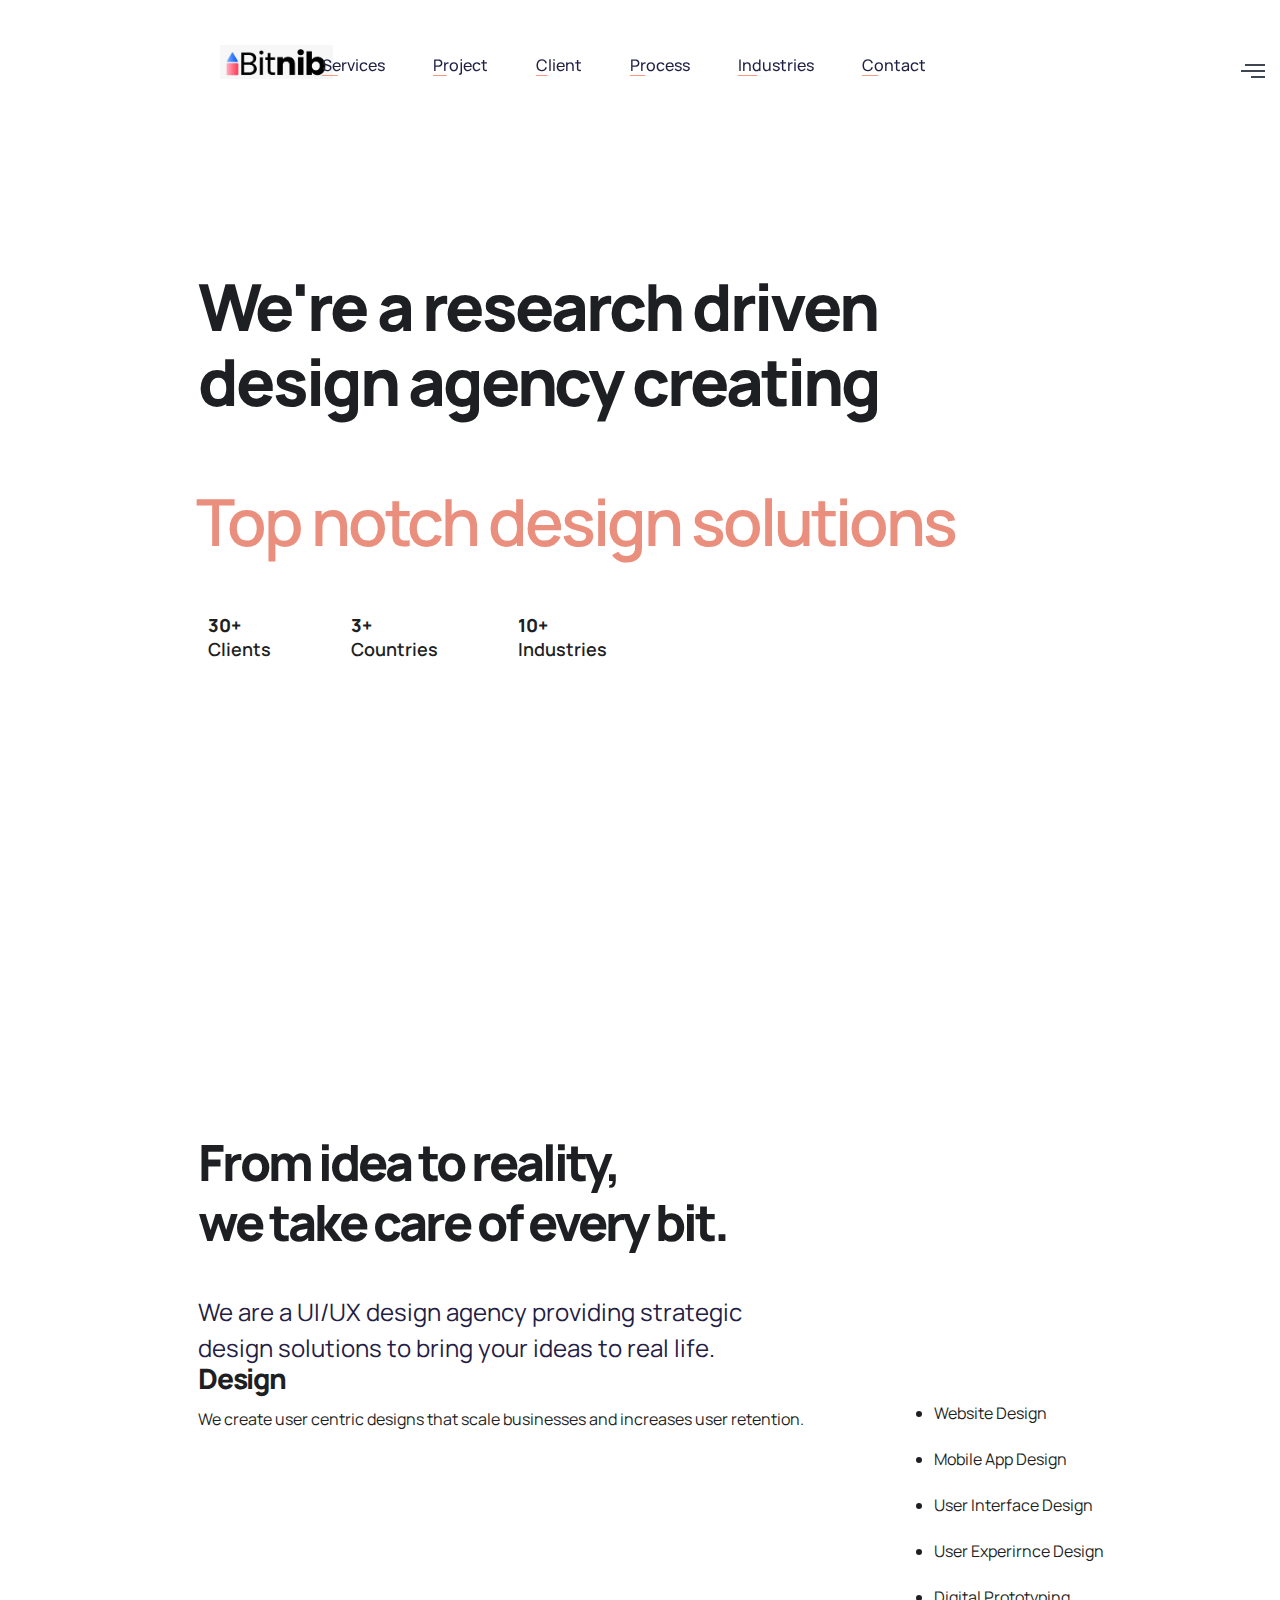
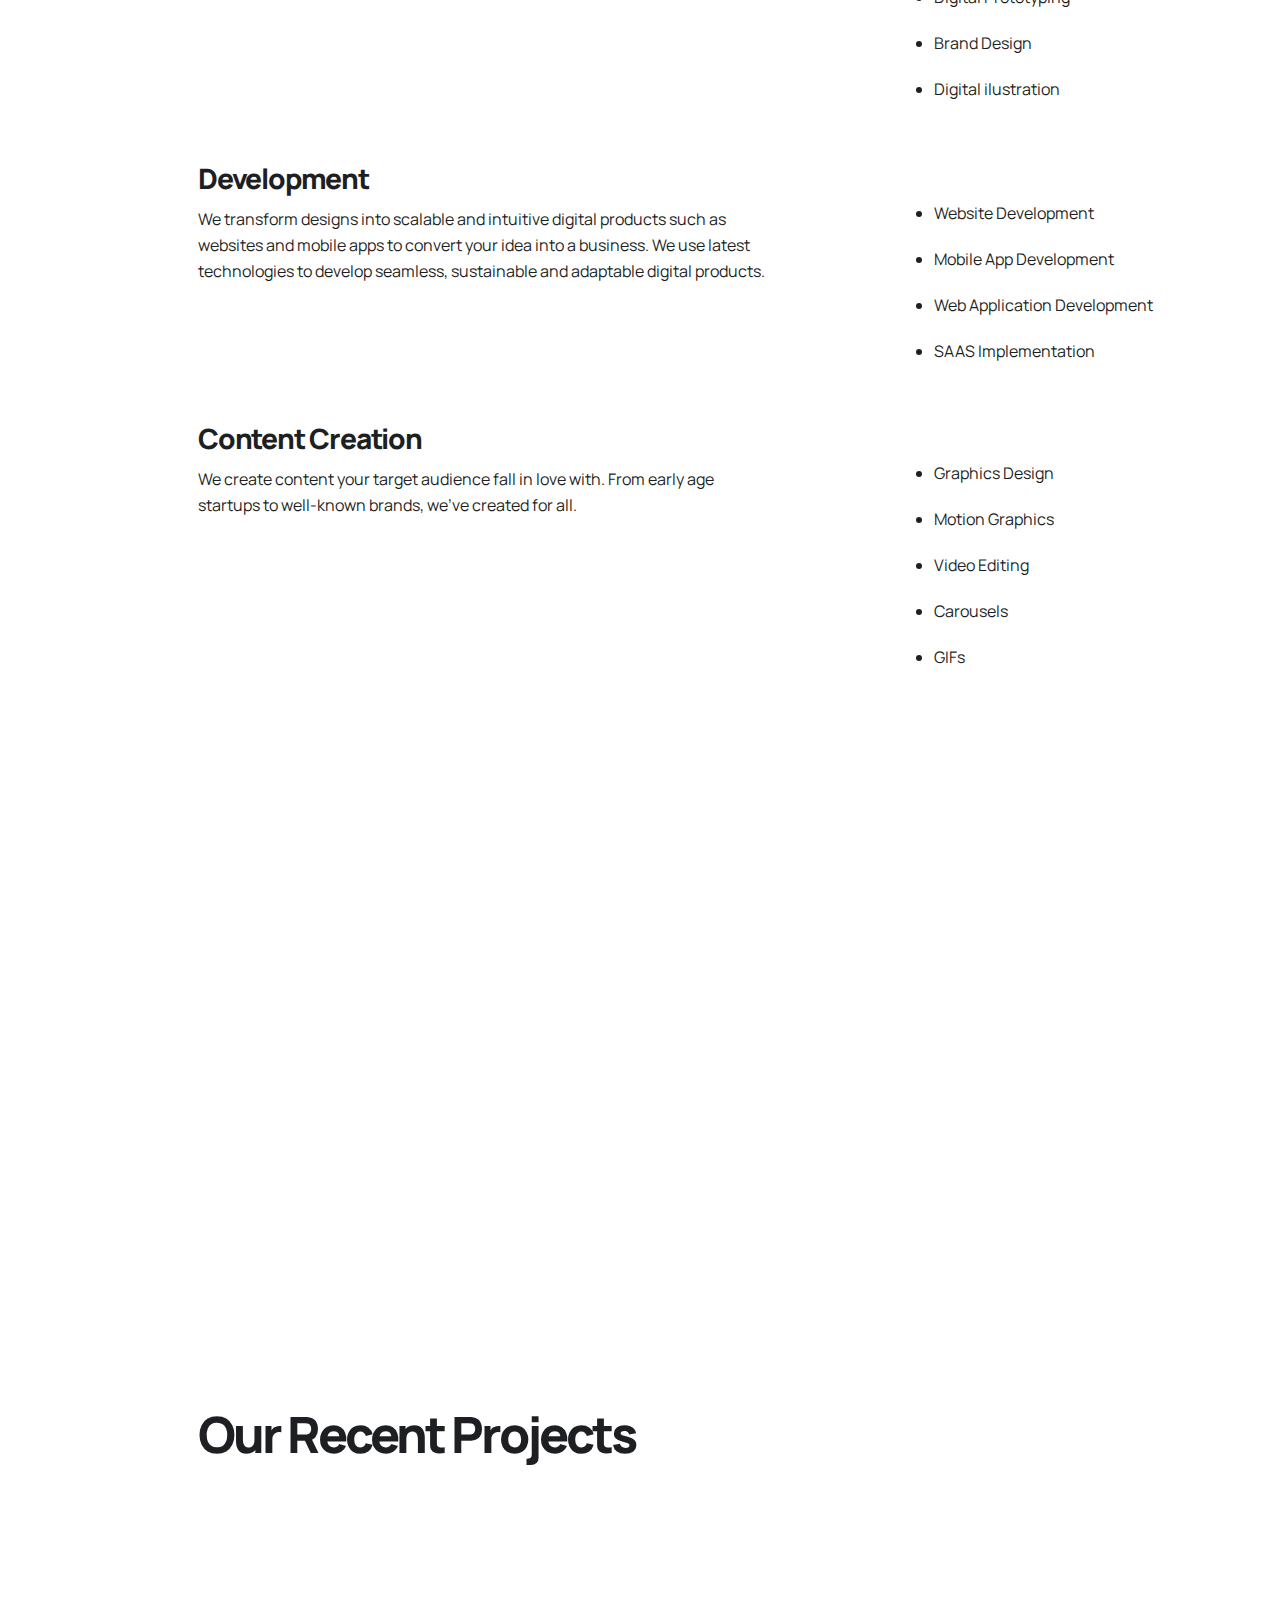
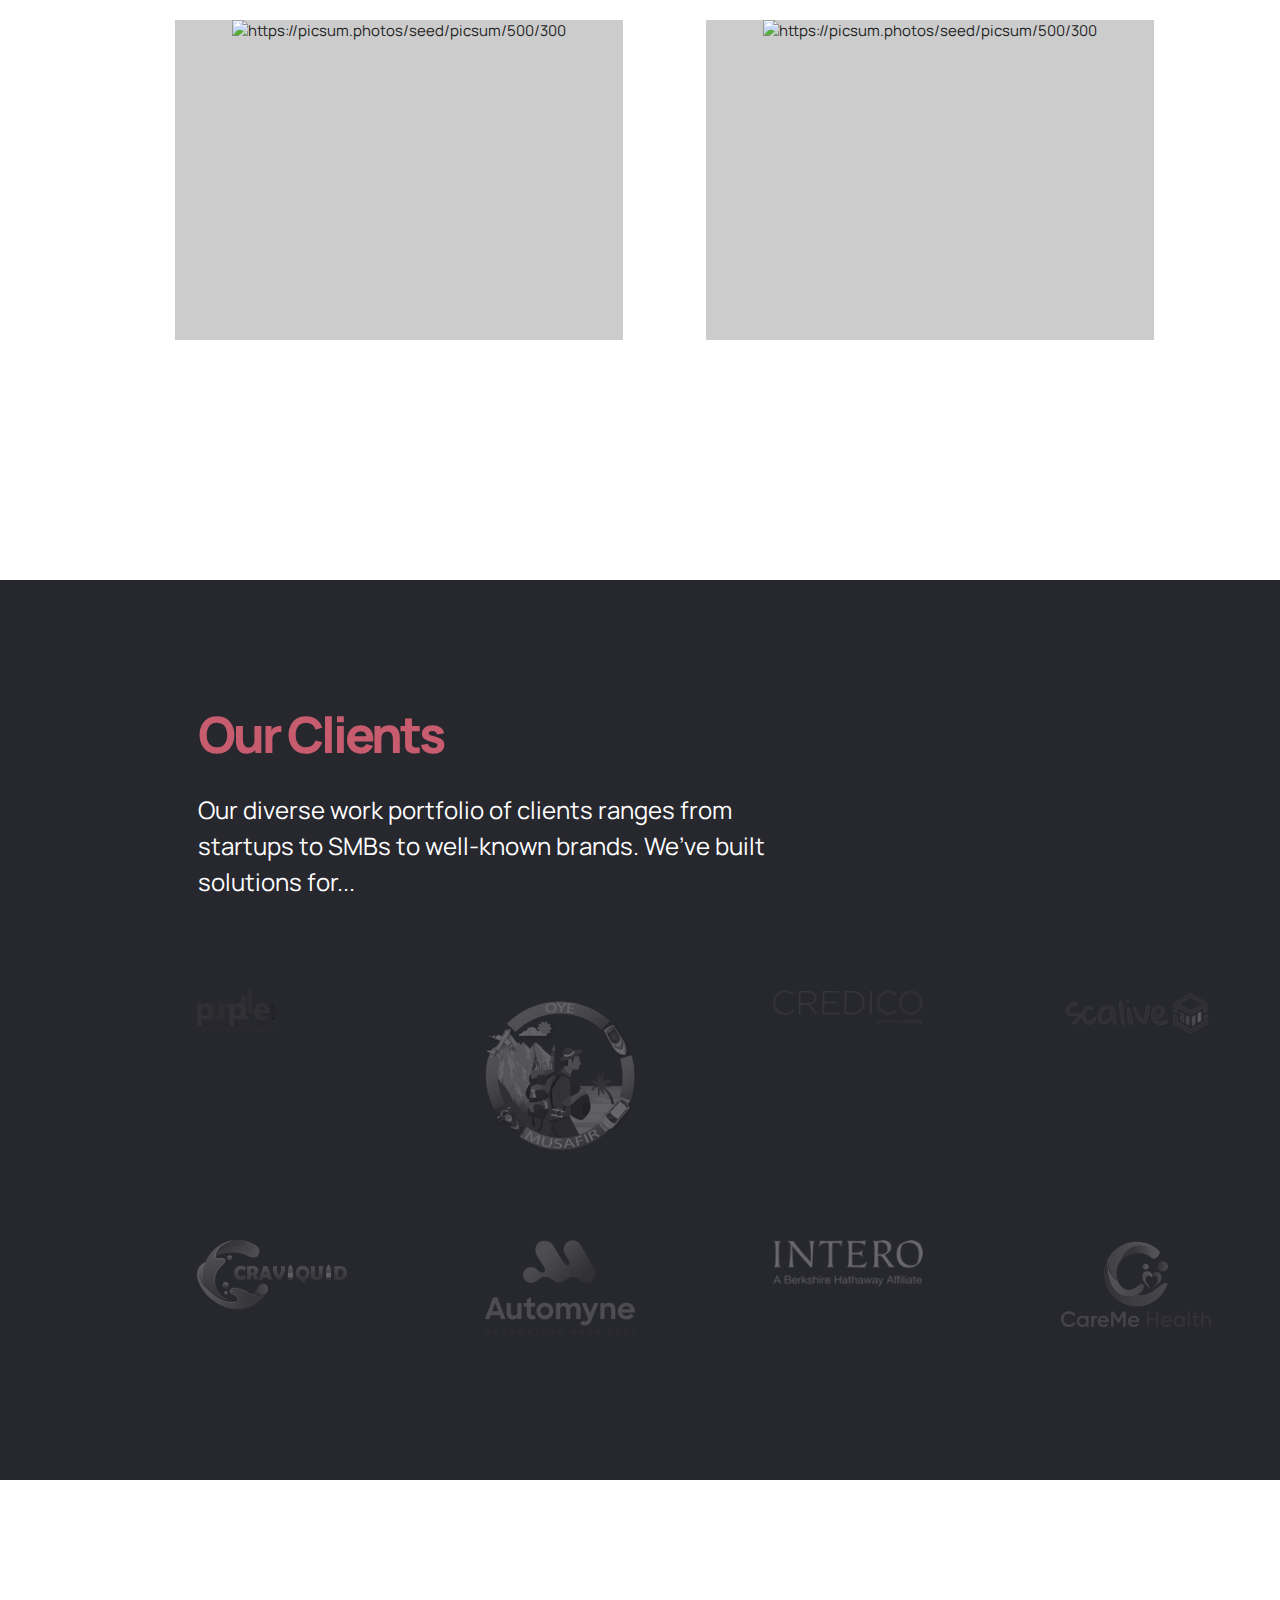
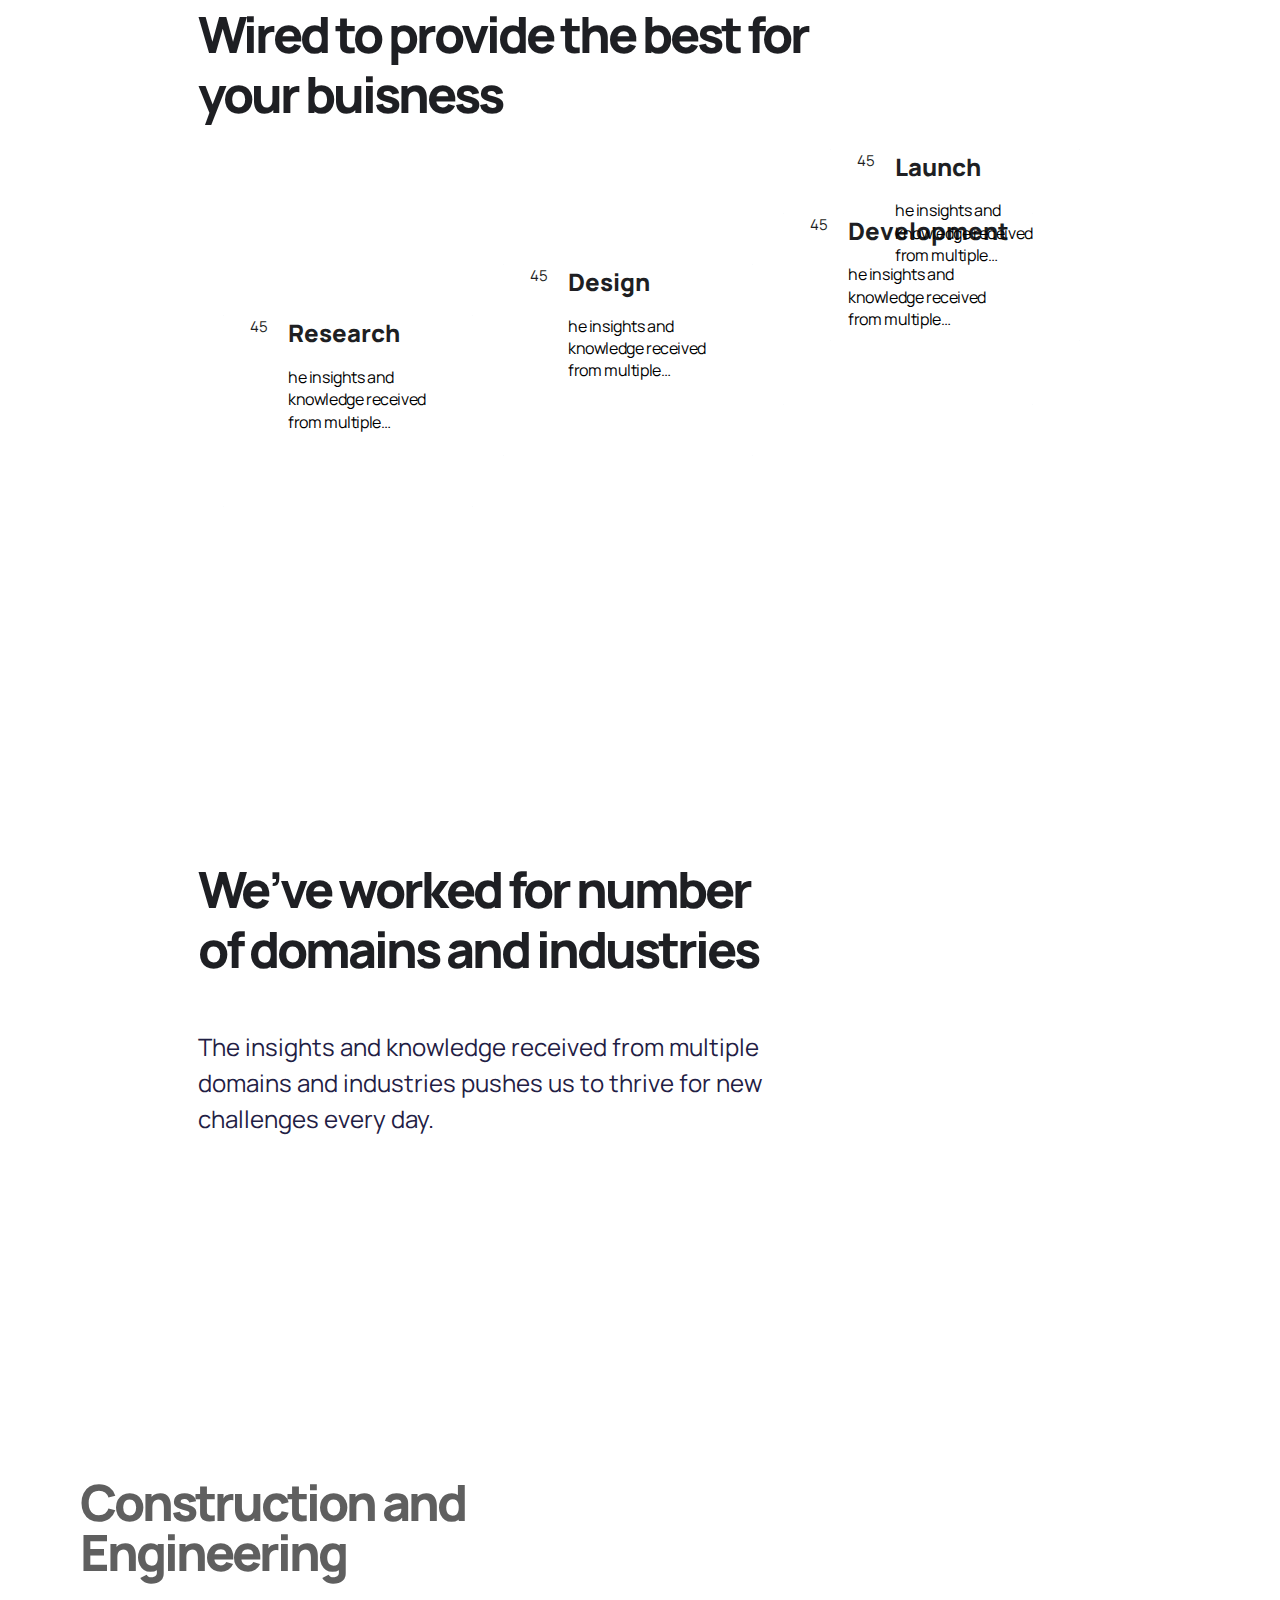
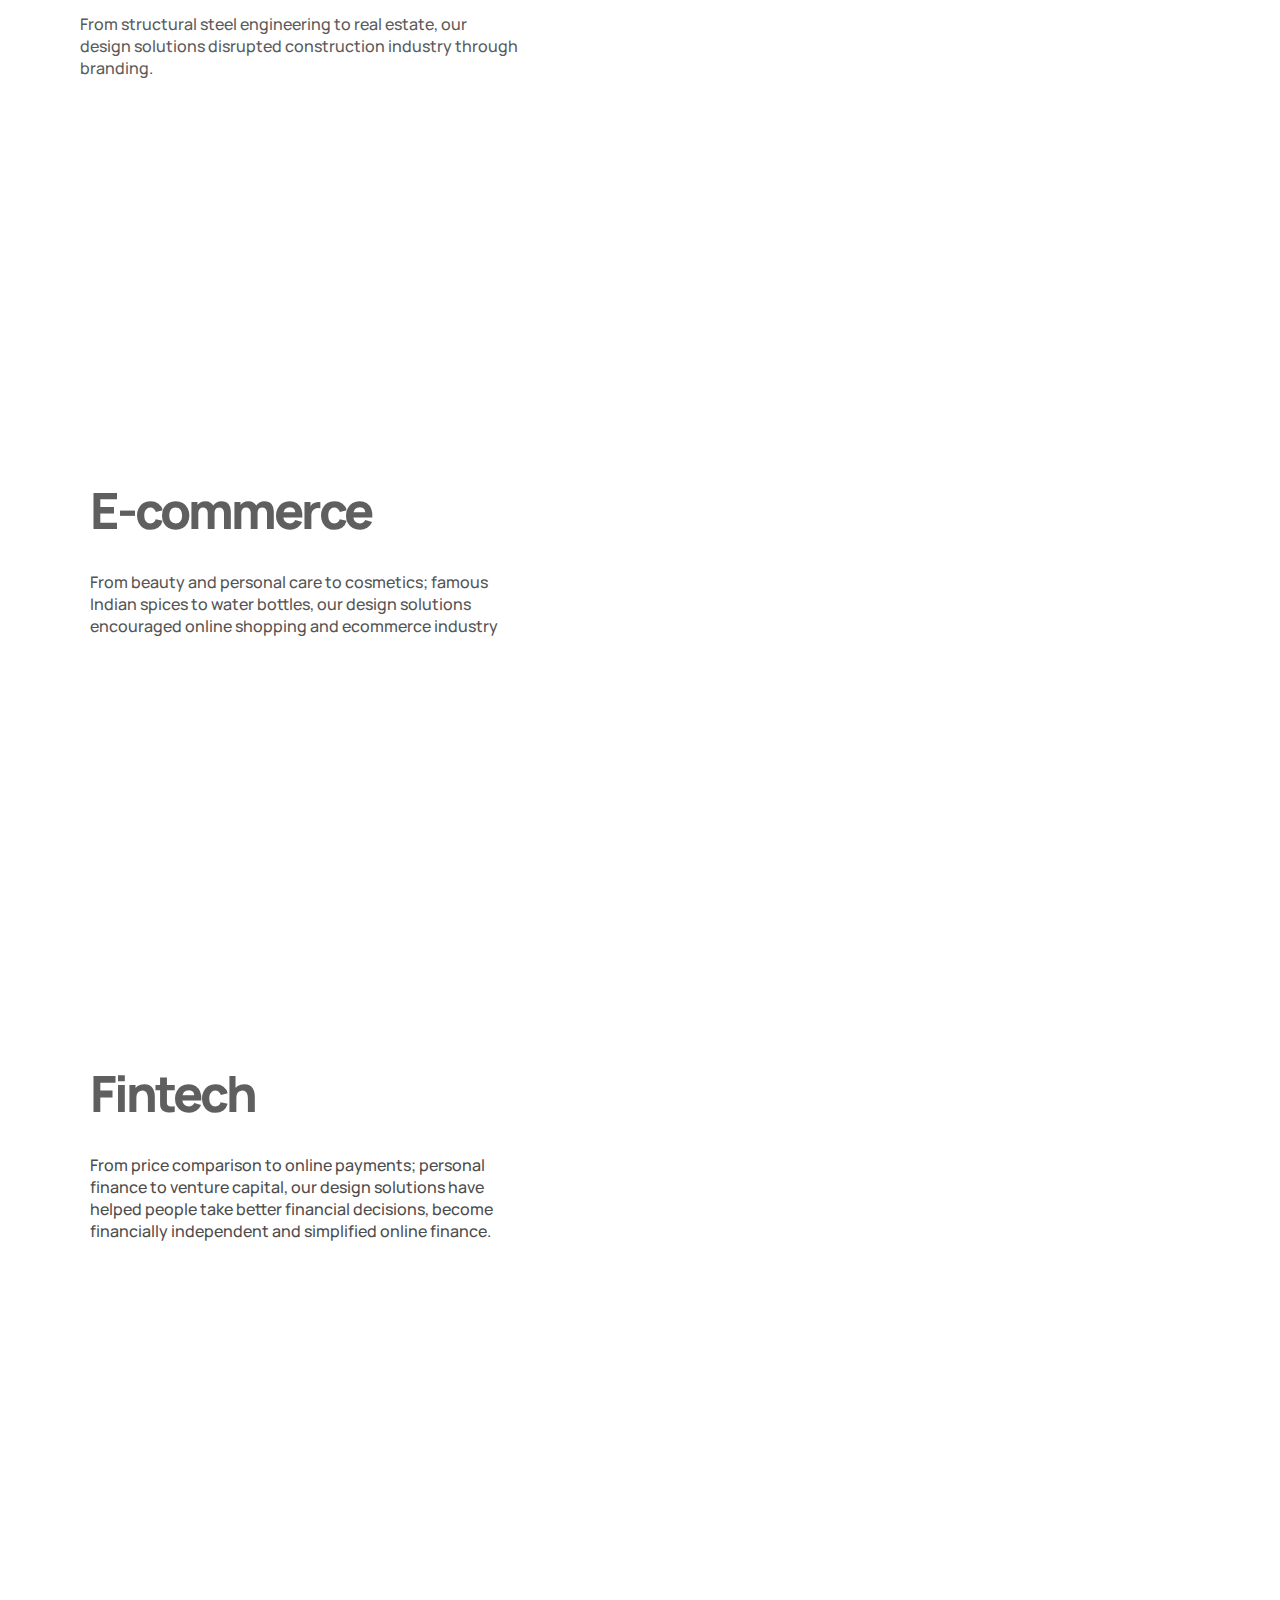
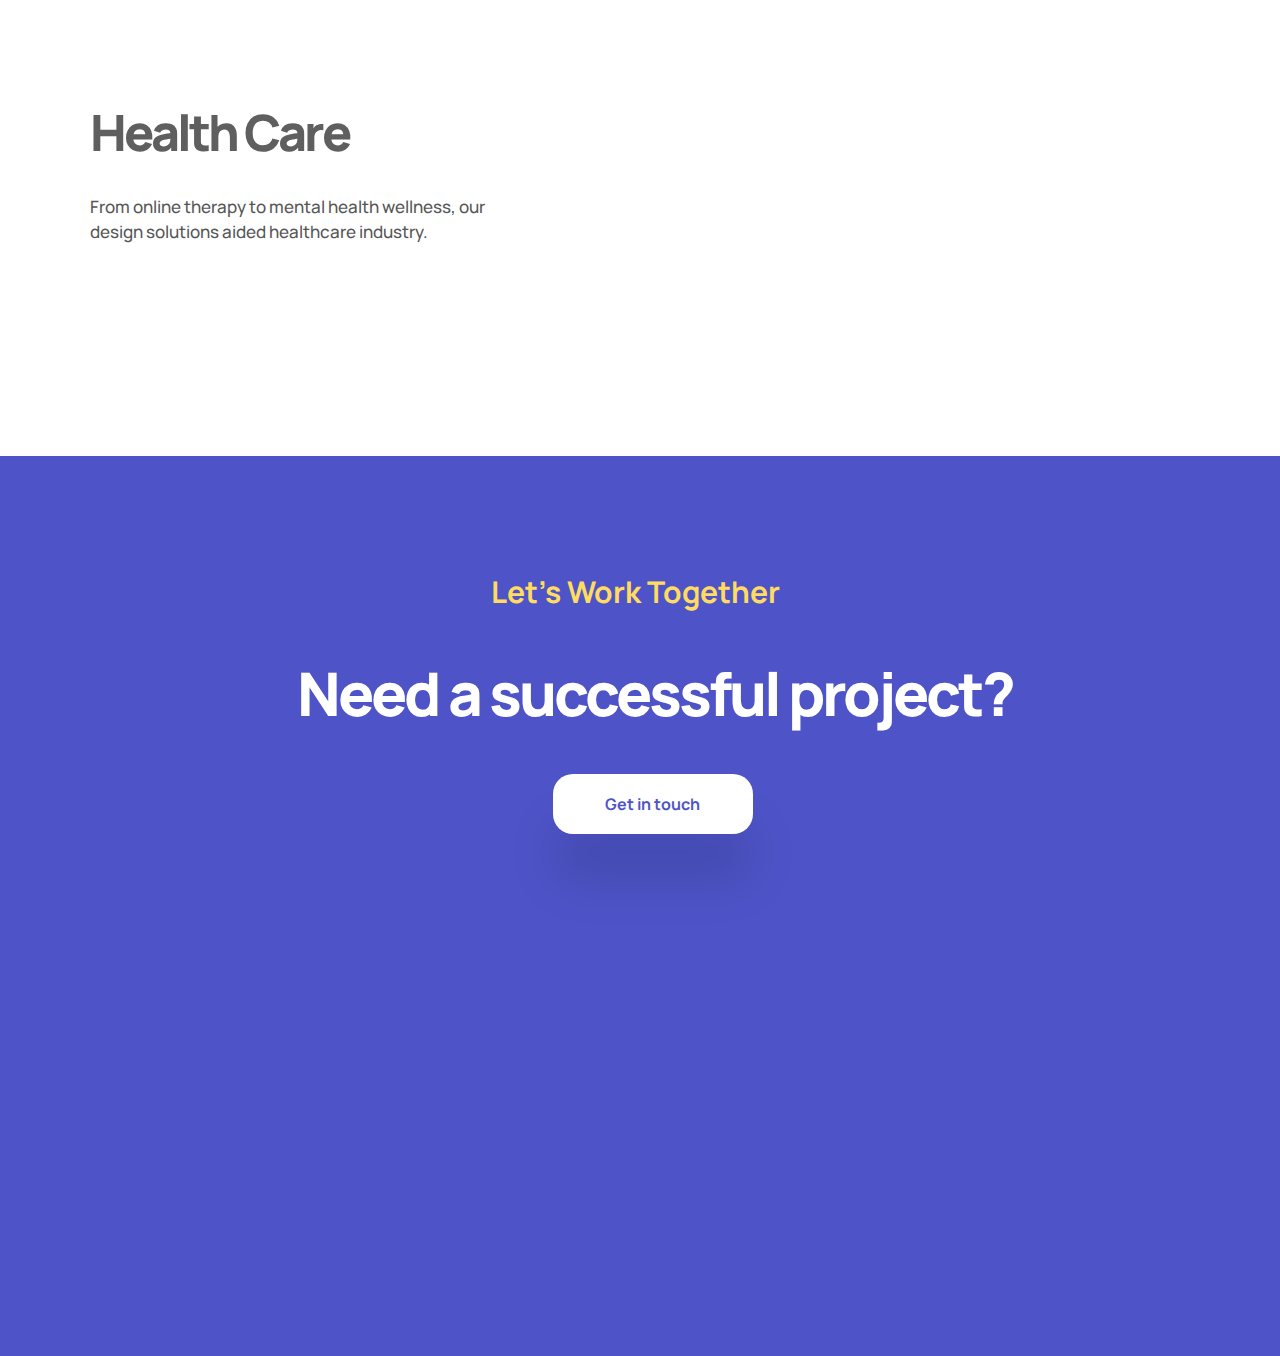
==== commit 2596deae: "v7" ====
--- a/bitnib.html
+++ b/bitnib.html
@@ -1,176 +1,1150 @@
 <!DOCTYPE html>
 <html lang="en">
+
 <head>
-    <meta charset="UTF-8">
-    <meta http-equiv="X-UA-Compatible" content="IE=edge">
-    <meta name="viewport" content="width=device-width,height=device-height , initial-scale=1.0">
-        <!-- CSS -->
-        <link href="css/bootstrap.css" rel="stylesheet">
-       
-        <link href="https://fonts.googleapis.com/css2?family=Manrope:wght@700&display=swap" rel="stylesheet">
-        <!-- Main CSS -->
-        <link href="css/style.css" rel="stylesheet">
+  <meta charset="UTF-8">
+  <meta http-equiv="X-UA-Compatible" content="IE=edge">
+  <meta name="viewport" content="width=device-width,height=device-height , initial-scale=1.0">
+  <link rel="icon" href="images/logo.jpg">
+  <!-- CSS -->
+  <!-- <link href="css/bootstrap.css" rel="stylesheet"> -->
+
+  <link href="https://fonts.googleapis.com/css2?family=Manrope:wght@400;500;600;700;800&display=swap" rel="stylesheet">
+
+
+
+  <script src='js/jquery.min.js' id='jquery-core-js'></script>
+  <!-- Main CSS -->
+  <link href="css/style.css" rel="stylesheet">
+
+  <script src="js/my.js" async></script>
+  <title>Bitnib</title>
+
+
+
+
+
+  <link rel="stylesheet" href="css/astra-addon-css-inline.css" id='astra-addon-css-inline-css'>
+
+  <link rel="stylesheet" href="css/global-styles-inline.css" id='global-styles-inline-css'>
+
+  <link rel="stylesheet" href="css/astra-theme-css-inline.css" id='astra-theme-css-inline-css'>
+  <link rel='stylesheet' id='astra-addon-css-css' href='css/astra-addon.css' media='all' />
+
+  <link rel='stylesheet' id='pa-frontend-css' href='css/pa-frontend-91d39f0a7.min.css' media='all' />
+  <!-- <link rel='stylesheet' id='wp-block-library-css' href='css/style.min.css' media='all' /> -->
+
+
+  <link rel='stylesheet' id='elementor-frontend-css' href='css/frontend6.min.css' media='all' />
+
+  <link rel='stylesheet' id='elementor-pro-css' href='css/frontend7.min.css' media='all' />
+
+
+  <script src='js/jquery.min.js' id='jquery-core-js'></script>
+</head>
+
+<body>
+  <div class="container-fluid">
+    <nav class="navbar navbar-expand-lg " id="sha">
+      <div class="brand">
+        <!-- <a href="#About" class="brand-name" id="brand-name">Bit<span class="brand-name-s">nib</span></a> -->
+        <a href="#About" class="brand-name" id="brand-name"><img  height="34px" src="images/brand-0.jpg"></a>
+     
+        <ul class="navbar-nav" id="hide">
+          <li class="nav-item active">
+            <a class="nav-con hover-underline-animation" href="#">Services</a>
+          </li>
+          <li class="nav-item">
+            <a class="nav-con hover-underline-animation" href="#">Project</a>
+          </li>
+          <li class="nav-item">
+            <a class="nav-con hover-underline-animation" href="#">Client</a>
+          </li>
+          <li class="nav-item">
+            <a class="nav-con hover-underline-animation" href="#">Process</a>
+          </li>
+          <li class="nav-item">
+            <a class="nav-con hover-underline-animation" href="#">Industries</a>
+          </li>
+          <li class="nav-item">
+            <a class="nav-con hover-underline-animation" href="#">Contact</a>
+          </li>
+        </ul>
+      </div>
+
+
+      <button class="nav-toggle-btn a-nav-toggle" id="nav-toggle-btn">
+        <span class="hamburger">
+          <span class="top-bun"></span>
+          <span class="meat"></span>
+          <span class="bottom-bun"></span>
+        </span>
+      </button>
+
+      <div class="hide-menu a-nav-toggle"></div>
+
+      <div class="menu">
+        <div class="menu-lang">
+          <!-- <a href="#" class="menu-lang-item active">Eng.</a> -->
+        </div>
+
+        <div class="menu-main" id="accordion">
+          <ul id="menuMain">
+            <li data-menuanchor="About" class="active"><a href="#About">About</a></li>
+            <li data-menuanchor="Services"><a href="#Services">Services</a></li>
+            <!-- <li data-menuanchor="Skills"><a href="#Skills">Skills</a></li> -->
+            <!-- <li data-menuanchor="Resume"><a href="#Resume">Resume</a></li> -->
+            <li data-menuanchor="Portfolio"><a href="#Portfolio">Portfolio</a></li>
+            <!-- <li data-menuanchor="Awards"><a href="#Awards">Awards</a></li> -->
+            <li data-menuanchor="Testimonials"><a href="#Testimonials">Testimonials</a></li>
+            <li data-menuanchor="Clients"><a href="#Clients">Clients</a></li>
+            <li data-menuanchor="Contact"><a href="#Contact">Contact</a></li>
+          </ul>
+        </div>
+    </nav>
+    <div onclick="topfunction()" id="scroll-top" class=" js-page-scroll-top"><img
+        src="images/logo-up.png" class="lazyloaded" alt="pg-scroll" ></div>
+    <div class="row">
+      <div class="col-l c1"></div>
+      <div class="colb c1">
+        <h1 class="text1" style="letter-spacing: -3px;">We're a research driven design agency creating</h1>
+        <div class="content" id="content">
+          <div class="content__container">
+            <ul class="content__container__list">
+              <li class="content__container__list__item">Top notch design solutions</li>
+              <li class="content__container__list__item">Experiences that repeat users</li>
+              <li class="content__container__list__item">User centered designs</li>
+              <li class="content__container__list__item">Top notch design solutions</li>
+            </ul>
+          </div>
+        </div>
+        <div class="list" id="list">
+          <ul style="text-align: left ;">
+            <li class="listitem"><strong>30+</strong><br>Clients</li>
+            <li class="listitem"><strong>3+</strong><br>Countries</li>
+            <li class="listitem"><strong>10+</strong><br>Industries</li>
+          </ul>
+        </div>
+      </div>
+      <!-- <div class="colb c2"></div> -->
+    </div>
+    <div class="row">
+      <div class="col-l c3 height2"></div>
+      <div class="colb c3  height2">
+        <h1 class="text2">From idea to reality,<br>we take care of every <strong>bit.</strong></h1>
+        <h3 class="text3">We are a UI/UX design agency providing strategic design solutions to bring your ideas to real
+          life.</h3>
+        <h1 class="heading1">Design</h1>
+        <p class="para1">We create user centric designs that scale businesses and increases user retention.</p>
+        <ul class="design-list">
+          <li class="design-item">Website Design</li>
+          <li class="design-item">Mobile App Design</li>
+          <li class="design-item">User Interface Design</li>
+          <li class="design-item">User Experirnce Design</li>
+          <li class="design-item">Digital Prototyping</li>
+          <li class="design-item">Brand Design</li>
+          <li class="design-item">Digital ilustration</li>
+        </ul>
+        <h1 class="heading2">Development</h1>
+        <p class="para2">We transform designs into scalable and intuitive digital products such as websites and mobile
+          apps to convert your idea into a business. We use latest technologies to develop seamless, sustainable and
+          adaptable digital products.</p>
+        <ul class="design-list2">
+          <li class="design-item">Website Development</li>
+          <li class="design-item">Mobile App Development</li>
+          <li class="design-item">Web Application Development</li>
+          <li class="design-item">SAAS Implementation</li>
+        </ul>
+        <h1 class="heading3">Content Creation</h1>
+        <p class="para3">We create content your target audience fall in love with. From early age startups to well-known
+          brands, we’ve created for all.</p>
+        <ul class="design-list3">
+          <li class="design-item">Graphics Design</li>
+          <li class="design-item">Motion Graphics</li>
+          <li class="design-item">Video Editing</li>
+          <li class="design-item">Carousels</li>
+          <li class="design-item">GIFs</li>
+        </ul>
+      </div>
+    </div>
+    <div class="row ">
+      <div class="col-l c1"></div>
+      <div class="colb c1">
+        <h1 class="text2">Our Recent Projects</h1>
+        <div class="div-t">
+          <div class=" box c2">
+            <div class="hover-img">
+              <div class="reveal">
+                <img class="portfolio-img lazyloaded" src="https://picsum.photos/seed/picsum/500/300"
+                  alt="https://picsum.photos/seed/picsum/500/300" sizes="(max-width: 600px) 480px,
+                      1076px"
+                  srcset="https://picm.photos/seed/picsum/500/300 480w, https://picsum.photos/seed/picsum/500/300 1076w"
+                  data-ll-status="loaded">
+              </div>
+            </div>
+          </div>
+          <div class="box c2">
+            <div class="hover-img">
+              <div class="reveal">
+                <img class="portfolio-img lazyloaded" src="https://picsum.photos/seed/picsum/500/300"
+                  alt="https://picsum.photos/seed/picsum/500/300" sizes="(max-width: 600px) 480px,
+                      1076px"
+                  srcset="https://picsum.photos/seed/picsum/500/300 480w, https://picsum.photos/seed/picsum/500/300 1076w"
+                  data-ll-status="loaded">
+              </div>
+            </div>
+          </div>
+        </div>
+      </div>
+    </div>
+
+
+
+    <div class="row">
+      <div class="col-l k3"></div>
+      <div class="colb k3">
+        <h1 class="text2">Our Clients</h1>
+        <h3 class="text3" style="color: white; padding-top: 20px;">Our diverse work portfolio of clients ranges from startups to SMBs to well-known brands.
+          We’ve built solutions for...</h3>
+        <div class="rowc">
+          <div class="col-lg-3 col-6">
+            <div class="brand-grid"><img src="images/brand-1.svg" alt="Brand"></div>
+          </div>
+          <div class="col-lg-3 col-6">
+            <div class="brand-grid"><img src="images/brand-2.png" alt="Brand"></div>
+          </div>
+          <div class="col-lg-3 col-6">
+            <div class="brand-grid"><img src="images/brand-3.png" alt="Brand"></div>
+          </div>
+          <div class="col-lg-3 col-6">
+            <div class="brand-grid"><img src="images/brand-4.png" alt="Brand"></div>
+          </div>
+          <div class="col-lg-3 col-6">
+            <div class="brand-grid"><img src="images/brand-5.png" alt="Brand"></div>
+          </div>
+          <div class="col-lg-3 col-6">
+            <div class="brand-grid"><img src="images/brand-6.png" alt="Brand"></div>
+          </div>
+          <div class="col-lg-3 col-6">
+            <div class="brand-grid"><img src="images/brand-7.png" alt="Brand"></div>
+          </div>
+          <div class="col-lg-3 col-6">
+            <div class="brand-grid"><img src="images/brand-8.png" alt="Brand"></div>
+          </div>
+        </div>
+      </div>
+    </div>
+
+
+    <div class="row">
+      <div class="col-l c2 heightp"></div>
+      <div class="colb c2 heightp">
+        <h1 class="text2" style="width: 650px;">Wired to provide the best for your buisness</h1>
+        <div class="pro-card j">
+          <div class="thumbnail">Research
+            <p class="sp">he insights and knowledge received from multiple domains and industries pushes us to thrive
+              for new challenges every day.</p>
+          </div>
+          <div class="contentp">
+            45
+          </div>
+        </div>
+        <div class="pro-card1 j">
+          <div class="thumbnail">Design
+            <p class="sp">he insights and knowledge received from multiple domains and industries pushes us to thrive
+              for new challenges every day.</p>
+          </div>
+          <div class="contentp">
+            45
+          </div>
+        </div>
+        <div class="pro-card2 j">
+          <div class="thumbnail">Development
+            <p class="sp">he insights and knowledge received from multiple domains and industries pushes us to thrive
+              for new challenges every day.</p>
+          </div>
+          <div class="contentp">
+            45
+          </div>
+        </div>
+        <div class="pro-card3 j">
+          <div class="thumbnail">Launch
+            <p class="sp">he insights and knowledge received from multiple domains and industries pushes us to thrive
+              for new challenges every day.</p>
+          </div>
+          <div class="contentp">
+            45
+          </div>
+        </div>
+        <div class="center" id="gupt">
+          <div class="div-s">
+            <div class="boxp ">
+              <div class="thumbnail">Research
+                <p class="sp">he insights and knowledge received from multiple domains and industries pushes us to
+                  thrive
+                  for new challenges every day.</p>
+              </div>
+              <div class="contentp">
+                45
+              </div>
+            </div>
+            <div class="boxp">
+              <div class="thumbnail">Design
+                <p class="sp">he insights and knowledge received from multiple domains and industries pushes us to
+                  thrive
+                  for new challenges every day.</p>
+              </div>
+              <div class="contentp">
+                45
+              </div>
+            </div>
+          </div>
+          <div class="div-s">
+            <div class="boxp ">
+              <div class="thumbnail">Development
+                <p class="sp">he insights and knowledge received from multiple domains and industries pushes us to
+                  thrive
+                  for new challenges every day.</p>
+              </div>
+              <div class="contentp">
+                45
+              </div>
+            </div>
+            <div class="boxp ">
+              <div class="thumbnail">launch
+                <p class="sp">he insights and knowledge received from multiple domains and industries pushes us to
+                  thrive
+                  for new challenges every day.</p>
+              </div>
+              <div class="contentp">
+                45
+              </div>
+            </div>
+          </div>
+        </div>
+
+
+      </div>
+    </div>
+
+
+
+
+    <div class="row" id="hide1">
+      <div class="col-l c1 heightk"></div>
+      <div class="colb heightk c1" >
+        <h1 class="text5">We’ve worked for number of domains and industries</h1>
+        <h3 class="text4">The insights and knowledge received from multiple domains and industries pushes us to thrive
+          for new challenges every day.</h3>
+
+          
+        <!-- <div class="center">
+          <div class="box4 c3"  id="anchor1" >
+              <h4 class="box-heading">Construction and Engineering</h4>
+              <p class="box-text">From structural steel engineering to real estate, our design solutions disrupted construction industry through branding.</p>
+            </div>
+            <div class="box4 c3 "  id="anchor2" >
+              <h4 class="box-heading">E-commerce</h4>
+              <p class="box-text">From beauty and personal care to cosmetics; famous Indian spices to water bottles, our design solutions encouraged online shopping and ecommerce industry.</p>
+            </div>
+            <div class="box4 c3"  id="anchor3">
+              <h4 class="box-heading">Fintech</h4>
+              <p class="box-text">From price comparison to online payments; personal finance to venture capital, our design solutions have helped people take better financial decisions, become financially independent and simplified online finance. </p>
+            </div>
+          <div class="box4 c3">
+              <h4 class="box-heading">Healthcare</h4>
+              <p class="box-text">From online therapy to mental health wellness, our design solutions aided healthcare industry. </p>
+            </div>
+          <div class="box4 c3"></div>
+         <div class="box3 c3"></div>
+            <div class="box3 c3"></div>
+            <div class="box3 c3"></div>
+        </div> -->
+        <!-- <div class="image-card-n" id="h-scroll" ></div>
+        <div class="image-card-n k1" id="h-scroll2"></div>
+        <div class="image-card-n k2" id="h-scroll3"></div>
+
+      </div> 
+
+      <!-- <img src="img/card8-6.png" alt="" /> -->
+
+
+      
+
+       </div>
+       <div    itemtype='https://schema.org/WebPage' itemscope='itemscope'
+       class="home page-template page-template-elementor_header_footer page page-id-8 wp-custom-logo ast-single-post ast-inherit-site-logo-transparent ast-hfb-header ast-desktop ast-page-builder-template ast-no-sidebar astra-3.7.10 ast-sticky-header-shrink ast-inherit-site-logo-sticky elementor-default elementor-template-full-width elementor-kit-233 elementor-page elementor-page-8 astra-addon-3.6.8" >
+         <div class="hfeed site" id="page">
+           <div data-elementor-type="header" data-elementor-id="232" class="elementor elementor-232 elementor-location-header">
+       
+             <div id="content" class="site-content">
+               <div class="ast-container">
+                 <div data-elementor-type="wp-page" data-elementor-id="8" class="elementor elementor-8">  
+                   <section
+                     class="elementor-section elementor-top-section elementor-element elementor-element-0935d72 elementor-section-boxed elementor-section-height-default elementor-section-height-default"
+                     data-id="0935d72" data-element_type="section"
+                     data-settings="{&quot;background_background&quot;:&quot;gradient&quot;}">
+                     <div class="elementor-container elementor-column-gap-default">
+                       <div
+                         class="elementor-column elementor-col-100 elementor-top-column elementor-element elementor-element-0ebfa4a"
+                         data-id="0ebfa4a" data-element_type="column"
+                         data-settings="{&quot;background_background&quot;:&quot;classic&quot;}">
+                         <div class="elementor-widget-wrap elementor-element-populated">   
+                           <section
+                             class="elementor-section elementor-top-section elementor-element elementor-element-44fb64b elementor-hidden-desktop elementor-hidden-tablet elementor-section-boxed elementor-section-height-default elementor-section-height-default"
+                             data-id="44fb64b" data-element_type="section">
+                             <div class="elementor-container elementor-column-gap-default">
+                               <div
+                                 class="elementor-column elementor-col-100 elementor-top-column elementor-element elementor-element-b58ff0a"
+                                 data-id="b58ff0a" data-element_type="column">
+                                 <div class="elementor-widget-wrap elementor-element-populated">
+                                   <div
+                                     class="elementor-element elementor-element-769c3d0 elementor-widget elementor-widget-image"
+                                     data-id="769c3d0" data-element_type="widget" data-widget_type="image.default">
+                                     <div class="elementor-widget-container">
+                                       <img width="424" height="424"
+                                         src="https://mydhan.in/wp-content/uploads/2021/07/Take-Control-1024x1024.png"
+                                         class="attachment-large size-large" alt="" loading="lazy"
+                                         srcset="https://mydhan.in/wp-content/uploads/2021/07/Take-Control-1024x1024.png 1024w, https://mydhan.in/wp-content/uploads/2021/07/Take-Control-300x300.png 300w, https://mydhan.in/wp-content/uploads/2021/07/Take-Control-150x150.png 150w, https://mydhan.in/wp-content/uploads/2021/07/Take-Control-1536x1536.png 1536w, https://mydhan.in/wp-content/uploads/2021/07/Take-Control-2048x2048.png 2048w, https://mydhan.in/wp-content/uploads/2021/07/Take-Control-20x20.png 20w"
+                                         sizes="(max-width: 1024px) 100vw, 1024px" />
+                                     </div>
+                                    </div>
+                                 </div>
+                               </div>
+                             </div>
+                           </section>
+                           <section
+                             class="elementor-section elementor-top-section elementor-element elementor-element-0a4cc31 elementor-hidden-desktop elementor-hidden-tablet elementor-section-boxed elementor-section-height-default elementor-section-height-default"
+                             data-id="0a4cc31" data-element_type="section">
+                             <div class="elementor-container elementor-column-gap-default">
+                               <div
+                                 class="elementor-column elementor-col-100 elementor-top-column elementor-element elementor-element-24bfe77"
+                                 data-id="24bfe77" data-element_type="column">
+                                 <div class="elementor-widget-wrap elementor-element-populated">
+                                   <div
+                                     class="elementor-element elementor-element-6b9b668 elementor-widget elementor-widget-image"
+                                     data-id="6b9b668" data-element_type="widget" data-widget_type="image.default">
+                                     <div class="elementor-widget-container">
+                                       <img width="424" height="424"
+                                         src="https://mydhan.in/wp-content/uploads/2021/07/Achieve-Goals-1024x1024.png"
+                                         class="attachment-large size-large" alt="" loading="lazy"
+                                         srcset="https://mydhan.in/wp-content/uploads/2021/07/Achieve-Goals-1024x1024.png 1024w, https://mydhan.in/wp-content/uploads/2021/07/Achieve-Goals-300x300.png 300w, https://mydhan.in/wp-content/uploads/2021/07/Achieve-Goals-150x150.png 150w, https://mydhan.in/wp-content/uploads/2021/07/Achieve-Goals-1536x1536.png 1536w, https://mydhan.in/wp-content/uploads/2021/07/Achieve-Goals-2048x2048.png 2048w, https://mydhan.in/wp-content/uploads/2021/07/Achieve-Goals-20x20.png 20w"
+                                         sizes="(max-width: 1024px) 100vw, 1024px" />
+                                     </div>
+                                   </div>
+                                 </div>
+                               </div>
+                             </div>
+                           </section>
+                           <section
+                             class="elementor-section elementor-top-section elementor-element elementor-element-b2d45ea elementor-hidden-desktop elementor-hidden-tablet elementor-section-boxed elementor-section-height-default elementor-section-height-default"
+                             data-id="b2d45ea" data-element_type="section">
+                             <div class="elementor-container elementor-column-gap-default">
+                               <div
+                                 class="elementor-column elementor-col-100 elementor-top-column elementor-element elementor-element-5a6b84f"
+                                 data-id="5a6b84f" data-element_type="column">
+                                 <div class="elementor-widget-wrap elementor-element-populated">
+                                   <div
+                                     class="elementor-element elementor-element-e7e7ea1 elementor-widget elementor-widget-image"
+                                     data-id="e7e7ea1" data-element_type="widget" data-widget_type="image.default">
+                                     <div class="elementor-widget-container">
+                                       <img width="1024" height="1024"
+                                         src="https://mydhan.in/wp-content/uploads/2021/07/Manage-Efficiently-1024x1024.png"
+                                         class="attachment-large size-large" alt="" loading="lazy"
+                                         srcset="https://mydhan.in/wp-content/uploads/2021/07/Manage-Efficiently-1024x1024.png 1024w, https://mydhan.in/wp-content/uploads/2021/07/Manage-Efficiently-300x300.png 300w, https://mydhan.in/wp-content/uploads/2021/07/Manage-Efficiently-150x150.png 150w, https://mydhan.in/wp-content/uploads/2021/07/Manage-Efficiently-1536x1536.png 1536w, https://mydhan.in/wp-content/uploads/2021/07/Manage-Efficiently-2048x2048.png 2048w, https://mydhan.in/wp-content/uploads/2021/07/Manage-Efficiently-20x20.png 20w"
+                                         sizes="(max-width: 1024px) 100vw, 1024px" />
+                                     </div>
+                                    </div>
+                                   </div>
+                                 </div>
+                               </div>
+                             </div>
+                           </section>
+                           <section
+                             class="elementor-section elementor-top-section elementor-element elementor-element-1b823a0 elementor-section-boxed elementor-section-height-default elementor-section-height-default"
+                             data-id="1b823a0" data-element_type="section">
+                             <div class="elementor-container elementor-column-gap-default">
+                               <div
+                                 class="elementor-column elementor-col-100 elementor-top-column elementor-element elementor-element-5a78595"
+                                 data-id="5a78595" data-element_type="column">
+                                 <div class="elementor-widget-wrap"></div>
+                               </div>
+                             </div>
+                           </section>
+                           <section
+                             class="elementor-section elementor-top-section elementor-element elementor-element-ecae74f elementor-section-boxed elementor-section-height-default elementor-section-height-default"
+                             data-id="ecae74f" data-element_type="section">
+                             <div class="elementor-container elementor-column-gap-default">
+                               <div
+                                 class="elementor-column elementor-col-50 elementor-top-column elementor-element elementor-element-69f8896"
+                                 data-id="69f8896" data-element_type="column">
+                                 <div class="elementor-widget-wrap elementor-element-populated">
+                                   <div
+                                     class="elementor-element elementor-element-872b4ae elementor-hidden-phone elementor-widget elementor-widget-premium-vscroll"
+                                     data-id="872b4ae" data-element_type="widget" data-widget_type="premium-vscroll.default">
+                                     <div class="elementor-widget-container">
+                                       <div class="premium-vscroll-wrap" id="premium-vscroll-wrap-872b4ae"
+                                         data-settings="{&quot;id&quot;:&quot;872b4ae&quot;,&quot;speed&quot;:700,&quot;offset&quot;:0,&quot;tooltips&quot;:false,&quot;dotsText&quot;:[&quot;&quot;],&quot;dotsPos&quot;:null,&quot;dotsVPos&quot;:null,&quot;fullSection&quot;:false,&quot;fullTouch&quot;:false,&quot;fullCheckOverflow&quot;:false,&quot;addToHistory&quot;:true,&quot;animation&quot;:null,&quot;duration&quot;:null}">
+                                         <div class="premium-vscroll-inner" id="premium-vscroll-872b4ae">
+                                           <div class="premium-vscroll-dots premium-vscroll-dots-hide    elementor-invisible">
+                                             <ul class="premium-vscroll-dots-list">
+                                               <li data-index="0" data-menuanchor="section_872b4ae0"
+                                                 class="premium-vscroll-dot-item">
+                                                 <div class="premium-vscroll-nav-link">
+                                                   <span></span>
+                                                 </div>
+                                               </li>
+                                               <li data-index="1" data-menuanchor="section_872b4ae1"
+                                                 class="premium-vscroll-dot-item">
+                                                 <div class="premium-vscroll-nav-link">
+                                                   <span></span>
+                                                 </div>
+                                               </li>
+                                               <li data-index="2" data-menuanchor="section_872b4ae2"
+                                                 class="premium-vscroll-dot-item">
+                                                 <div class="premium-vscroll-nav-link">
+                                                   <span></span>
+                                                 </div>
+                                               </li>
+                                               <li data-index="3" data-menuanchor="section_872b4ae3"
+                                                 class="premium-vscroll-dot-item">
+                                                 <div class="premium-vscroll-nav-link">
+                                                   <span></span>
+                                                 </div>
+                                               </li>
+                                             </ul>
+                                           </div>
+                                           <div class="premium-vscroll-sections-wrap"
+                                             id="premium-vscroll-sections-wrap-872b4ae">
+                                             <div id="section_872b4ae0"
+                                               class="premium-vscroll-temp premium-vscroll-temp-872b4ae">
+                                               <style>
+                                                 .elementor-1047 .elementor-element.elementor-element-341a70e>.elementor-container {
+                                                   min-height: 60vh;
+                                                 }
+       
+                                                 .elementor-1047 .elementor-element.elementor-element-4223752>.elementor-element-populated {
+                                                   padding: 0% 0% 0% 0%;
+                                                 }
+       
+                                                 .elementor-1047 .elementor-element.elementor-element-d1111c7 {
+                                                   text-align: center;
+                                                 }
+       
+                                                 .elementor-1047 .elementor-element.elementor-element-d1111c7 .elementor-heading-title {
+                                                   color: #5F5F5F;
+                                                   font-family: "manrope", Sans-serif;
+                                                   font-size: 50px;
+                                                   font-weight: 800;
+                                                   letter-spacing: -3px;
+                                                 }
+       
+                                                 .elementor-1047 .elementor-element.elementor-element-d1111c7>.elementor-widget-container {
+                                                   padding: 20% 0% 0% 0%;
+                                                 }
+       
+                                                 .elementor-1047 .elementor-element.elementor-element-5d34657 {
+                                                   text-align: left;
+                                                   color: #5A5A5A;
+                                                   font-family: "manrope", Sans-serif;
+                                                   font-size: 16px;
+                                                   font-weight: 500;
+                                                 }
+       
+                                                 .elementor-1047 .elementor-element.elementor-element-5d34657>.elementor-widget-container {
+                                                   padding: 0% 20% 0% 0%;
+                                                 }
+       
+                                                 @media(min-width: 768px) {
+                                                   .elementor-1047 .elementor-element.elementor-element-4223752 {
+                                                     width: 100%;
+                                                   }
+                                                 }
+                                               </style>
+                                               <div data-elementor-type="section" data-elementor-id="1047"
+                                                 class="elementor elementor-1047">
+                                                 <section
+                                                   class="elementor-section elementor-top-section elementor-element elementor-element-341a70e elementor-section-height-min-height elementor-section-boxed elementor-section-height-default elementor-section-items-middle"
+                                                   data-id="341a70e" data-element_type="section">
+                                                   <div class="elementor-container elementor-column-gap-default">
+                                                     <div
+                                                       class="elementor-column elementor-col-100 elementor-top-column elementor-element elementor-element-4223752"
+                                                       data-id="4223752" data-element_type="column">
+                                                       <div class="elementor-widget-wrap elementor-element-populated" ">
+                                                         <div
+                                                           class="elementor-element elementor-element-d1111c7 elementor-widget elementor-widget-heading"
+                                                           data-id="d1111c7" data-element_type="widget"
+                                                           data-widget_type="heading.default">
+                                                           <div class="elementor-widget-container">
+                                                             <h2 class="elementor-heading-title elementor-size-default">Construction and Engineering</h2>
+                                                           </div>
+                                                         </div>
+                                                         <div
+                                                           
+                                                           class="elementor-element elementor-element-5d34657 elementor-widget elementor-widget-text-editor"
+                                                           data-id="5d34657" data-element_type="widget"
+                                                           data-widget_type="text-editor.default">
+                                                           <div class="elementor-widget-container" >
+                                                             <p>From structural steel engineering to real estate, our design solutions disrupted construction industry through branding.
+                                                             </p>
+                                                           </div>
+                                                         </div>
+                                                       </div>
+                                                     </div>
+                                                   </div>
+                                                 </section>
+                                               </div>
+                                             </div>
+                                             <div id="section_872b4ae1"
+                                               class="premium-vscroll-temp premium-vscroll-temp-872b4ae">
+                                               <style>
+                                                 .elementor-1063 .elementor-element.elementor-element-341a70e>.elementor-container {
+                                                   min-height: 70vh;
+                                                 }
+       
+                                                 .elementor-1063 .elementor-element.elementor-element-d06e15e {
+                                                   text-align: center;
+                                                 }
+       
+                                                 .elementor-1063 .elementor-element.elementor-element-d06e15e .elementor-heading-title {
+                                                   color: #5F5F5F;
+                                                   font-family: "manrope", Sans-serif;
+                                                   font-size: 50px;
+                                                   font-weight: 800;
+                                                   letter-spacing: -3px;
+                                                 }
+       
+                                                 .elementor-1063 .elementor-element.elementor-element-d06e15e>.elementor-widget-container {
+                                                   padding: 20% 0% 0% 0%;
+                                                 }
+       
+                                                 .elementor-1063 .elementor-element.elementor-element-6f9b65a {
+                                                   text-align: left;
+                                                   color: #545454;
+                                                   font-family: "manrope", Sans-serif;
+                                                   font-size: 16px;
+                                                   font-weight: 500;
+                                                 }
+       
+                                                 .elementor-1063 .elementor-element.elementor-element-6f9b65a>.elementor-widget-container {
+                                                   padding: 0% 20% 0% 0%;
+                                                 }
+       
+                                                 @media(min-width: 768px) {
+                                                   .elementor-1063 .elementor-element.elementor-element-4223752 {
+                                                     width: 100%;
+                                                   }
+                                                 }
+                                               </style>
+                                               <div data-elementor-type="section" data-elementor-id="1063"
+                                                 class="elementor elementor-1063">
+                                                 <section
+                                                   class="elementor-section elementor-top-section elementor-element elementor-element-341a70e elementor-section-height-min-height elementor-section-boxed elementor-section-height-default elementor-section-items-middle"
+                                                   data-id="341a70e" data-element_type="section">
+                                                   <div class="elementor-container elementor-column-gap-default">
+                                                     <div
+                                                       class="elementor-column elementor-col-100 elementor-top-column elementor-element elementor-element-4223752"
+                                                       data-id="4223752" data-element_type="column">
+                                                       <div class="elementor-widget-wrap elementor-element-populated">
+                                                         <div
+                                                           class="elementor-element elementor-element-d06e15e elementor-widget elementor-widget-heading"
+                                                           data-id="d06e15e" data-element_type="widget"
+                                                           data-widget_type="heading.default">
+                                                           <div class="elementor-widget-container">
+                                                             <h2 class="elementor-heading-title elementor-size-default">E-commerce</h2>
+                                                           </div>
+                                                         </div>
+                                                         <div
+                                                           class="elementor-element elementor-element-6f9b65a elementor-widget elementor-widget-text-editor"
+                                                           data-id="6f9b65a" data-element_type="widget"
+                                                           data-widget_type="text-editor.default">
+                                                           <div class="elementor-widget-container">
+                                                             <p>From beauty and personal care to cosmetics; famous Indian spices to water bottles, our design solutions encouraged online shopping and ecommerce industry</p>
+                                                           </div>
+                                                         </div>
+                                                       </div>
+                                                     </div>
+                                                   </div>
+                                                 </section>
+                                               </div>
+                                             </div>
+                                             <div id="section_872b4ae2"
+                                               class="premium-vscroll-temp premium-vscroll-temp-872b4ae">
+                                               <style>
+                                                 .elementor-1057 .elementor-element.elementor-element-341a70e>.elementor-container {
+                                                   min-height: 65vh;
+                                                 }
+       
+                                                 .elementor-1057 .elementor-element.elementor-element-77ae0f4 {
+                                                   text-align: center;
+                                                 }
+       
+                                                 .elementor-1057 .elementor-element.elementor-element-77ae0f4 .elementor-heading-title {
+                                                   color: #5F5F5F;
+                                                   font-family: "manrope", Sans-serif;
+                                                   font-size: 50px;
+                                                   font-weight: 800;
+                                                   letter-spacing: -3px;
+                                                 }
+       
+                                                 .elementor-1057 .elementor-element.elementor-element-77ae0f4>.elementor-widget-container {
+                                                   padding: 15% 0% 0% 0%;
+                                                 }
+       
+                                                 .elementor-1057 .elementor-element.elementor-element-700f956 {
+                                                   text-align: left;
+                                                   color: #4D4C4C;
+                                                   font-family: "manrope", Sans-serif;
+                                                   font-size: 16px;
+                                                   font-weight: 500;
+                                                 }
+       
+                                                 .elementor-1057 .elementor-element.elementor-element-700f956>.elementor-widget-container {
+                                                   padding: 0% 20% 0% 0%;
+                                                 }
+       
+                                                 @media(min-width: 768px) {
+                                                   .elementor-1057 .elementor-element.elementor-element-4223752 {
+                                                     width: 100%;
+                                                   }
+                                                 }
+                                               </style>
+                                               <div data-elementor-type="section" data-elementor-id="1057"
+                                                 class="elementor elementor-1057">
+                                                 <section
+                                                   class="elementor-section elementor-top-section elementor-element elementor-element-341a70e elementor-section-height-min-height elementor-section-boxed elementor-section-height-default elementor-section-items-middle"
+                                                   data-id="341a70e" data-element_type="section">
+                                                   <div class="elementor-container elementor-column-gap-default">
+                                                     <div
+                                                       class="elementor-column elementor-col-100 elementor-top-column elementor-element elementor-element-4223752"
+                                                       data-id="4223752" data-element_type="column">
+                                                       <div class="elementor-widget-wrap elementor-element-populated">
+                                                         <div
+                                                           class="elementor-element elementor-element-77ae0f4 elementor-widget elementor-widget-heading"
+                                                           data-id="77ae0f4" data-element_type="widget"
+                                                           data-widget_type="heading.default">
+                                                           <div class="elementor-widget-container">
+                                                             <h2 class="elementor-heading-title elementor-size-default">Fintech</h2>
+                                                           </div>
+                                                         </div>
+                                                         <div
+                                                           class="elementor-element elementor-element-700f956 elementor-widget elementor-widget-text-editor"
+                                                           data-id="700f956" data-element_type="widget"
+                                                           data-widget_type="text-editor.default">
+                                                           <div class="elementor-widget-container">
+                                                             <p>From price comparison to online payments; personal finance to venture capital, our design solutions have helped people take better financial decisions, become financially independent and simplified online finance.</p>
+                                                           </div>
+                                                         </div>
+                                                       </div>
+                                                     </div>
+                                                   </div>
+                                                 </section>
+                                               </div>
+                                             </div>
+                                             <div id="section_872b4ae3"
+                                               class="premium-vscroll-temp premium-vscroll-temp-872b4ae">
+                                               <style>
+                                                 .elementor-1066 .elementor-element.elementor-element-341a70e>.elementor-container {
+                                                   min-height: 70vh;
+                                                 }
+       
+                                                 .elementor-1066 .elementor-element.elementor-element-26800a3 {
+                                                   text-align: center;
+                                                 }
+       
+                                                 .elementor-1066 .elementor-element.elementor-element-26800a3 .elementor-heading-title {
+                                                   color: #5F5F5F;
+                                                   font-family: "manrope", Sans-serif;
+                                                   font-size: 50px;
+                                                   font-weight: 800;
+                                                   letter-spacing: -3px;
+                                                 }
+       
+                                                 .elementor-1066 .elementor-element.elementor-element-26800a3>.elementor-widget-container {
+                                                   padding: 20% 0% 0% 0%;
+                                                 }
+       
+                                                 .elementor-1066 .elementor-element.elementor-element-4500ffe {
+                                                   text-align: left;
+                                                   color: #565656;
+                                                   font-family: "manrope", Sans-serif;
+                                                   font-size: 17px;
+                                                   font-weight: 500;
+                                                   line-height: 1.5em;
+                                                 }
+       
+                                                 .elementor-1066 .elementor-element.elementor-element-4500ffe>.elementor-widget-container {
+                                                   padding: 0% 20% 0% 0%;
+                                                 }
+       
+                                                 @media(min-width: 768px) {
+                                                   .elementor-1066 .elementor-element.elementor-element-4223752 {
+                                                     width: 100%;
+                                                   }
+                                                 }
+                                               </style>
+                                               <div data-elementor-type="section" data-elementor-id="1066"
+                                                 class="elementor elementor-1066">
+                                                 <section
+                                                   class="elementor-section elementor-top-section elementor-element elementor-element-341a70e elementor-section-height-min-height elementor-section-boxed elementor-section-height-default elementor-section-items-middle"
+                                                   data-id="341a70e" data-element_type="section">
+                                                   <div class="elementor-container elementor-column-gap-default">
+                                                     <div
+                                                       class="elementor-column elementor-col-100 elementor-top-column elementor-element elementor-element-4223752"
+                                                       data-id="4223752" data-element_type="column">
+                                                       <div class="elementor-widget-wrap elementor-element-populated">
+                                                         <div
+                                                           class="elementor-element elementor-element-26800a3 elementor-widget elementor-widget-heading"
+                                                           data-id="26800a3" data-element_type="widget"
+                                                           data-widget_type="heading.default">
+                                                           <div class="elementor-widget-container">
+                                                             <h2 class="elementor-heading-title elementor-size-default">Health Care</h2>
+                                                           </div>
+                                                         </div>
+                                                         <div
+                                                           class="elementor-element elementor-element-4500ffe elementor-widget elementor-widget-text-editor"
+                                                           data-id="4500ffe" data-element_type="widget"
+                                                           data-widget_type="text-editor.default">
+                                                           <div class="elementor-widget-container">
+                                                             <p>From online therapy to mental health wellness, our design solutions aided healthcare industry.</p>
+                                                           </div>
+                                                         </div>
+                                                       </div>
+                                                     </div>
+                                                   </div>
+                                                 </section>
+                                               </div>
+                                             </div>
+                                           </div>
+                                         </div>
+                                       </div>
+                                     </div>
+                                   </div>
+                                 </div>
+                               </div>
+                               <div
+                                 class="elementor-column elementor-col-50 elementor-top-column elementor-element elementor-element-7ffe4ff"
+                                 data-id="7ffe4ff" data-element_type="column"
+                                 data-settings="{&quot;background_background&quot;:&quot;classic&quot;}">
+                                 <div class="elementor-widget-wrap elementor-element-populated">
+                                   <div
+                                     class="elementor-element elementor-element-8c36053 elementor-hidden-phone elementor-widget elementor-widget-premium-hscroll"
+                                     data-id="8c36053" data-element_type="widget"
+                                     data-settings="{&quot;section_repeater&quot;:[{&quot;_id&quot;:&quot;a00e794&quot;,&quot;template_type&quot;:&quot;template&quot;,&quot;section_template&quot;:&quot;Cred 1&quot;,&quot;live_temp_content&quot;:&quot;&quot;,&quot;anchor_id&quot;:&quot;&quot;,&quot;section_id&quot;:null,&quot;scroll_bg_transition&quot;:&quot;&quot;,&quot;scroll_bg_background&quot;:null,&quot;scroll_bg_color&quot;:null,&quot;scroll_bg_color_stop&quot;:null,&quot;scroll_bg_color_b&quot;:null,&quot;scroll_bg_color_b_stop&quot;:null,&quot;scroll_bg_gradient_type&quot;:null,&quot;scroll_bg_gradient_angle&quot;:null,&quot;scroll_bg_gradient_position&quot;:null,&quot;scroll_bg_image&quot;:null,&quot;scroll_bg_image_tablet&quot;:null,&quot;scroll_bg_image_mobile&quot;:null,&quot;scroll_bg_position&quot;:null,&quot;scroll_bg_position_tablet&quot;:null,&quot;scroll_bg_position_mobile&quot;:null,&quot;scroll_bg_xpos&quot;:null,&quot;scroll_bg_xpos_tablet&quot;:null,&quot;scroll_bg_xpos_mobile&quot;:null,&quot;scroll_bg_ypos&quot;:null,&quot;scroll_bg_ypos_tablet&quot;:null,&quot;scroll_bg_ypos_mobile&quot;:null,&quot;scroll_bg_attachment&quot;:null,&quot;scroll_bg_repeat&quot;:null,&quot;scroll_bg_repeat_tablet&quot;:null,&quot;scroll_bg_repeat_mobile&quot;:null,&quot;scroll_bg_size&quot;:null,&quot;scroll_bg_size_tablet&quot;:null,&quot;scroll_bg_size_mobile&quot;:null,&quot;scroll_bg_bg_width&quot;:null,&quot;scroll_bg_bg_width_tablet&quot;:null,&quot;scroll_bg_bg_width_mobile&quot;:null,&quot;scroll_bg_video_link&quot;:null,&quot;scroll_bg_video_start&quot;:null,&quot;scroll_bg_video_end&quot;:null,&quot;scroll_bg_play_once&quot;:null,&quot;scroll_bg_play_on_mobile&quot;:null,&quot;scroll_bg_privacy_mode&quot;:null,&quot;scroll_bg_video_fallback&quot;:null,&quot;scroll_bg_slideshow_gallery&quot;:null,&quot;scroll_bg_slideshow_loop&quot;:null,&quot;scroll_bg_slideshow_slide_duration&quot;:null,&quot;scroll_bg_slideshow_slide_transition&quot;:null,&quot;scroll_bg_slideshow_transition_duration&quot;:null,&quot;scroll_bg_slideshow_background_size&quot;:null,&quot;scroll_bg_slideshow_background_size_tablet&quot;:null,&quot;scroll_bg_slideshow_background_size_mobile&quot;:null,&quot;scroll_bg_slideshow_background_position&quot;:null,&quot;scroll_bg_slideshow_background_position_tablet&quot;:null,&quot;scroll_bg_slideshow_background_position_mobile&quot;:null,&quot;scroll_bg_slideshow_lazyload&quot;:null,&quot;scroll_bg_slideshow_ken_burns&quot;:null,&quot;scroll_bg_slideshow_ken_burns_zoom_direction&quot;:null,&quot;hide_section&quot;:&quot;&quot;},{&quot;_id&quot;:&quot;4b29d10&quot;,&quot;template_type&quot;:&quot;template&quot;,&quot;section_template&quot;:&quot;Cred 3&quot;,&quot;live_temp_content&quot;:&quot;&quot;,&quot;anchor_id&quot;:&quot;&quot;,&quot;section_id&quot;:null,&quot;scroll_bg_transition&quot;:&quot;&quot;,&quot;scroll_bg_background&quot;:null,&quot;scroll_bg_color&quot;:null,&quot;scroll_bg_color_stop&quot;:null,&quot;scroll_bg_color_b&quot;:null,&quot;scroll_bg_color_b_stop&quot;:null,&quot;scroll_bg_gradient_type&quot;:null,&quot;scroll_bg_gradient_angle&quot;:null,&quot;scroll_bg_gradient_position&quot;:null,&quot;scroll_bg_image&quot;:null,&quot;scroll_bg_image_tablet&quot;:null,&quot;scroll_bg_image_mobile&quot;:null,&quot;scroll_bg_position&quot;:null,&quot;scroll_bg_position_tablet&quot;:null,&quot;scroll_bg_position_mobile&quot;:null,&quot;scroll_bg_xpos&quot;:null,&quot;scroll_bg_xpos_tablet&quot;:null,&quot;scroll_bg_xpos_mobile&quot;:null,&quot;scroll_bg_ypos&quot;:null,&quot;scroll_bg_ypos_tablet&quot;:null,&quot;scroll_bg_ypos_mobile&quot;:null,&quot;scroll_bg_attachment&quot;:null,&quot;scroll_bg_repeat&quot;:null,&quot;scroll_bg_repeat_tablet&quot;:null,&quot;scroll_bg_repeat_mobile&quot;:null,&quot;scroll_bg_size&quot;:null,&quot;scroll_bg_size_tablet&quot;:null,&quot;scroll_bg_size_mobile&quot;:null,&quot;scroll_bg_bg_width&quot;:null,&quot;scroll_bg_bg_width_tablet&quot;:null,&quot;scroll_bg_bg_width_mobile&quot;:null,&quot;scroll_bg_video_link&quot;:null,&quot;scroll_bg_video_start&quot;:null,&quot;scroll_bg_video_end&quot;:null,&quot;scroll_bg_play_once&quot;:null,&quot;scroll_bg_play_on_mobile&quot;:null,&quot;scroll_bg_privacy_mode&quot;:null,&quot;scroll_bg_video_fallback&quot;:null,&quot;scroll_bg_slideshow_gallery&quot;:null,&quot;scroll_bg_slideshow_loop&quot;:null,&quot;scroll_bg_slideshow_slide_duration&quot;:null,&quot;scroll_bg_slideshow_slide_transition&quot;:null,&quot;scroll_bg_slideshow_transition_duration&quot;:null,&quot;scroll_bg_slideshow_background_size&quot;:null,&quot;scroll_bg_slideshow_background_size_tablet&quot;:null,&quot;scroll_bg_slideshow_background_size_mobile&quot;:null,&quot;scroll_bg_slideshow_background_position&quot;:null,&quot;scroll_bg_slideshow_background_position_tablet&quot;:null,&quot;scroll_bg_slideshow_background_position_mobile&quot;:null,&quot;scroll_bg_slideshow_lazyload&quot;:null,&quot;scroll_bg_slideshow_ken_burns&quot;:null,&quot;scroll_bg_slideshow_ken_burns_zoom_direction&quot;:null,&quot;hide_section&quot;:&quot;&quot;},{&quot;_id&quot;:&quot;fc968dc&quot;,&quot;template_type&quot;:&quot;template&quot;,&quot;section_template&quot;:&quot;Cred 2&quot;,&quot;live_temp_content&quot;:&quot;&quot;,&quot;anchor_id&quot;:&quot;&quot;,&quot;section_id&quot;:null,&quot;scroll_bg_transition&quot;:&quot;&quot;,&quot;scroll_bg_background&quot;:null,&quot;scroll_bg_color&quot;:null,&quot;scroll_bg_color_stop&quot;:null,&quot;scroll_bg_color_b&quot;:null,&quot;scroll_bg_color_b_stop&quot;:null,&quot;scroll_bg_gradient_type&quot;:null,&quot;scroll_bg_gradient_angle&quot;:null,&quot;scroll_bg_gradient_position&quot;:null,&quot;scroll_bg_image&quot;:null,&quot;scroll_bg_image_tablet&quot;:null,&quot;scroll_bg_image_mobile&quot;:null,&quot;scroll_bg_position&quot;:null,&quot;scroll_bg_position_tablet&quot;:null,&quot;scroll_bg_position_mobile&quot;:null,&quot;scroll_bg_xpos&quot;:null,&quot;scroll_bg_xpos_tablet&quot;:null,&quot;scroll_bg_xpos_mobile&quot;:null,&quot;scroll_bg_ypos&quot;:null,&quot;scroll_bg_ypos_tablet&quot;:null,&quot;scroll_bg_ypos_mobile&quot;:null,&quot;scroll_bg_attachment&quot;:null,&quot;scroll_bg_repeat&quot;:null,&quot;scroll_bg_repeat_tablet&quot;:null,&quot;scroll_bg_repeat_mobile&quot;:null,&quot;scroll_bg_size&quot;:null,&quot;scroll_bg_size_tablet&quot;:null,&quot;scroll_bg_size_mobile&quot;:null,&quot;scroll_bg_bg_width&quot;:null,&quot;scroll_bg_bg_width_tablet&quot;:null,&quot;scroll_bg_bg_width_mobile&quot;:null,&quot;scroll_bg_video_link&quot;:null,&quot;scroll_bg_video_start&quot;:null,&quot;scroll_bg_video_end&quot;:null,&quot;scroll_bg_play_once&quot;:null,&quot;scroll_bg_play_on_mobile&quot;:null,&quot;scroll_bg_privacy_mode&quot;:null,&quot;scroll_bg_video_fallback&quot;:null,&quot;scroll_bg_slideshow_gallery&quot;:null,&quot;scroll_bg_slideshow_loop&quot;:null,&quot;scroll_bg_slideshow_slide_duration&quot;:null,&quot;scroll_bg_slideshow_slide_transition&quot;:null,&quot;scroll_bg_slideshow_transition_duration&quot;:null,&quot;scroll_bg_slideshow_background_size&quot;:null,&quot;scroll_bg_slideshow_background_size_tablet&quot;:null,&quot;scroll_bg_slideshow_background_size_mobile&quot;:null,&quot;scroll_bg_slideshow_background_position&quot;:null,&quot;scroll_bg_slideshow_background_position_tablet&quot;:null,&quot;scroll_bg_slideshow_background_position_mobile&quot;:null,&quot;scroll_bg_slideshow_lazyload&quot;:null,&quot;scroll_bg_slideshow_ken_burns&quot;:null,&quot;scroll_bg_slideshow_ken_burns_zoom_direction&quot;:null,&quot;hide_section&quot;:&quot;&quot;},{&quot;_id&quot;:&quot;96d66a1&quot;,&quot;template_type&quot;:&quot;template&quot;,&quot;section_template&quot;:&quot;Cred 4&quot;,&quot;live_temp_content&quot;:&quot;&quot;,&quot;anchor_id&quot;:&quot;&quot;,&quot;section_id&quot;:null,&quot;scroll_bg_transition&quot;:&quot;&quot;,&quot;scroll_bg_background&quot;:null,&quot;scroll_bg_color&quot;:null,&quot;scroll_bg_color_stop&quot;:null,&quot;scroll_bg_color_b&quot;:null,&quot;scroll_bg_color_b_stop&quot;:null,&quot;scroll_bg_gradient_type&quot;:null,&quot;scroll_bg_gradient_angle&quot;:null,&quot;scroll_bg_gradient_position&quot;:null,&quot;scroll_bg_image&quot;:null,&quot;scroll_bg_image_tablet&quot;:null,&quot;scroll_bg_image_mobile&quot;:null,&quot;scroll_bg_position&quot;:null,&quot;scroll_bg_position_tablet&quot;:null,&quot;scroll_bg_position_mobile&quot;:null,&quot;scroll_bg_xpos&quot;:null,&quot;scroll_bg_xpos_tablet&quot;:null,&quot;scroll_bg_xpos_mobile&quot;:null,&quot;scroll_bg_ypos&quot;:null,&quot;scroll_bg_ypos_tablet&quot;:null,&quot;scroll_bg_ypos_mobile&quot;:null,&quot;scroll_bg_attachment&quot;:null,&quot;scroll_bg_repeat&quot;:null,&quot;scroll_bg_repeat_tablet&quot;:null,&quot;scroll_bg_repeat_mobile&quot;:null,&quot;scroll_bg_size&quot;:null,&quot;scroll_bg_size_tablet&quot;:null,&quot;scroll_bg_size_mobile&quot;:null,&quot;scroll_bg_bg_width&quot;:null,&quot;scroll_bg_bg_width_tablet&quot;:null,&quot;scroll_bg_bg_width_mobile&quot;:null,&quot;scroll_bg_video_link&quot;:null,&quot;scroll_bg_video_start&quot;:null,&quot;scroll_bg_video_end&quot;:null,&quot;scroll_bg_play_once&quot;:null,&quot;scroll_bg_play_on_mobile&quot;:null,&quot;scroll_bg_privacy_mode&quot;:null,&quot;scroll_bg_video_fallback&quot;:null,&quot;scroll_bg_slideshow_gallery&quot;:null,&quot;scroll_bg_slideshow_loop&quot;:null,&quot;scroll_bg_slideshow_slide_duration&quot;:null,&quot;scroll_bg_slideshow_slide_transition&quot;:null,&quot;scroll_bg_slideshow_transition_duration&quot;:null,&quot;scroll_bg_slideshow_background_size&quot;:null,&quot;scroll_bg_slideshow_background_size_tablet&quot;:null,&quot;scroll_bg_slideshow_background_size_mobile&quot;:null,&quot;scroll_bg_slideshow_background_position&quot;:null,&quot;scroll_bg_slideshow_background_position_tablet&quot;:null,&quot;scroll_bg_slideshow_background_position_mobile&quot;:null,&quot;scroll_bg_slideshow_lazyload&quot;:null,&quot;scroll_bg_slideshow_ken_burns&quot;:null,&quot;scroll_bg_slideshow_ken_burns_zoom_direction&quot;:null,&quot;hide_section&quot;:&quot;&quot;}],&quot;distance&quot;:{&quot;unit&quot;:&quot;px&quot;,&quot;size&quot;:&quot;&quot;,&quot;sizes&quot;:[]},&quot;scroll_speed&quot;:2,&quot;slides&quot;:{&quot;unit&quot;:&quot;px&quot;,&quot;size&quot;:1,&quot;sizes&quot;:[]},&quot;slides_tablet&quot;:{&quot;unit&quot;:&quot;px&quot;,&quot;size&quot;:0.5,&quot;sizes&quot;:[]},&quot;slides_mobile&quot;:{&quot;unit&quot;:&quot;px&quot;,&quot;size&quot;:0.5,&quot;sizes&quot;:[]},&quot;distance_tablet&quot;:{&quot;unit&quot;:&quot;px&quot;,&quot;size&quot;:&quot;&quot;,&quot;sizes&quot;:[]},&quot;distance_mobile&quot;:{&quot;unit&quot;:&quot;px&quot;,&quot;size&quot;:&quot;&quot;,&quot;sizes&quot;:[]},&quot;scroll_effect&quot;:&quot;normal&quot;,&quot;disable_on&quot;:[]}"
+                                     data-widget_type="premium-hscroll.default">
+                                     <div class="elementor-widget-container">
+                                       <div class="premium-hscroll-outer-wrap">
+                                         <div id="premium-hscroll-spacer-8c36053" class="premium-hscroll-spacer"></div>
+                                         <div id="premium-hscroll-wrap-8c36053"
+                                           class="premium-hscroll-wrap premium-hscroll-arrows-hidden premium-hscroll-dots-hidden"
+                                           data-settings="{&quot;id&quot;:&quot;8c36053&quot;,&quot;disableSnap&quot;:0,&quot;opacity&quot;:1,&quot;keyboard&quot;:&quot;true&quot;,&quot;pagination&quot;:0,&quot;arrows&quot;:false,&quot;dots&quot;:false}">
+                                           <div class="premium-hscroll-arrow premium-hscroll-arrow-left">
+                                             <div class="premium-hscroll-wrap-icon"></div>
+                                           </div>
+                                           <div class="premium-hscroll-slider">
+                                             <div id="premium-hscroll-scroller-wrap-8c36053"
+                                               class="premium-hscroll-scroller-wrap" data-progress="bottom">
+                                               <div class="premium-hscroll-sections-wrap" data-scroll-opacity="1">
+                                                 <div id="section_8c360530" class="premium-hscroll-temp" data-hide="">
+                                                   <style>
+                                                     .elementor-998 .elementor-element.elementor-element-341a70e>.elementor-container {
+                                                       min-height: 100vh;
+                                                     }
+       
+                                                     .elementor-998 .elementor-element.elementor-element-8d6cf9f {
+                                                       text-align: center;
+                                                     }
+       
+                                                     .elementor-998 .elementor-element.elementor-element-8d6cf9f img {
+                                                       width: 80%;
+                                                     }
+       
+                                                     @media(min-width: 768px) {
+                                                       /* .elementor-998 .elementor-element.elementor-element-4223752 {
+                                                         width: 100%;
+                                                       } */
+                                                     }
+                                                     #section_8c360530{
+                                                       width: 25% !important;
+                                                     }
+                                                   </style>
+                                                   <div data-elementor-type="section" data-elementor-id="998"
+                                                     class="elementor elementor-998">
+                                                     <section
+                                                       class="elementor-section elementor-top-section elementor-element elementor-element-341a70e elementor-section-height-min-height elementor-section-boxed elementor-section-height-default elementor-section-items-middle"
+                                                       data-id="341a70e" data-element_type="section">
+                                                       <div class="elementor-container elementor-column-gap-default">
+                                                         <div
+                                                           class="elementor-column elementor-col-100 elementor-top-column elementor-element elementor-element-4223752"
+                                                           data-id="4223752" data-element_type="column">
+                                                           <div class="elementor-widget-wrap elementor-element-populated">
+                                                             <div
+                                                               class="elementor-element elementor-element-8d6cf9f elementor-widget elementor-widget-image"
+                                                               data-id="8d6cf9f" data-element_type="widget"
+                                                               data-widget_type="image.default">
+                                                               <div class="elementor-widget-container">
+                                                                 <img width="424" height="424"
+                                                                   src="https://mydhan.in/wp-content/uploads/2021/07/Take-Control-1024x1024.png"
+                                                                   class="attachment-large size-large" alt="" loading="lazy"
+                                                                   srcset="https://mydhan.in/wp-content/uploads/2021/07/Take-Control-1024x1024.png 1024w, https://mydhan.in/wp-content/uploads/2021/07/Take-Control-300x300.png 300w, https://mydhan.in/wp-content/uploads/2021/07/Take-Control-150x150.png 150w, https://mydhan.in/wp-content/uploads/2021/07/Take-Control-1536x1536.png 1536w, https://mydhan.in/wp-content/uploads/2021/07/Take-Control-2048x2048.png 2048w, https://mydhan.in/wp-content/uploads/2021/07/Take-Control-20x20.png 20w"
+                                                                   sizes="(max-width: 424px) 100vw, 1024px" />
+                                                               </div>
+                                                             </div>
+                                                           </div>
+                                                         </div>
+                                                       </div>
+                                                     </section>
+                                                   </div>
+                                                 </div>
+                                                 <div id="section_8c360531" class="premium-hscroll-temp premium-hscroll-hide"
+                                                   data-hide="">
+                                                   <style>
+                                                     .elementor-1009 .elementor-element.elementor-element-341a70e>.elementor-container {
+                                                       min-height: 100vh;
+                                                     }
+       
+                                                     .elementor-1009 .elementor-element.elementor-element-8d6cf9f {
+                                                       text-align: center;
+                                                     }
+       
+                                                     .elementor-1009 .elementor-element.elementor-element-8d6cf9f img {
+                                                       width: 70%;
+                                                     }
+       
+                                                     @media(min-width: 768px) {
+                                                       .elementor-1009 .elementor-element.elementor-element-4223752 {
+                                                         width: 100%;
+                                                       }
+                                                     }
+                                                   </style>
+                                                   <div data-elementor-type="section" data-elementor-id="1009"
+                                                     class="elementor elementor-1009">
+                                                     <section
+                                                       class="elementor-section elementor-top-section elementor-element elementor-element-341a70e elementor-section-height-min-height elementor-section-boxed elementor-section-height-default elementor-section-items-middle"
+                                                       data-id="341a70e" data-element_type="section">
+                                                       <div class="elementor-container elementor-column-gap-default">
+                                                         <div
+                                                           class="elementor-column elementor-col-100 elementor-top-column elementor-element elementor-element-4223752"
+                                                           data-id="4223752" data-element_type="column">
+                                                           <div class="elementor-widget-wrap elementor-element-populated">
+                                                             <div
+                                                               class="elementor-element elementor-element-8d6cf9f elementor-widget elementor-widget-image"
+                                                               data-id="8d6cf9f" data-element_type="widget"
+                                                               data-widget_type="image.default">
+                                                               <div class="elementor-widget-container">
+                                                                 <img width="1024" height="1024"
+                                                                   src="https://mydhan.in/wp-content/uploads/2021/07/Manage-Efficiently-1024x1024.png"
+                                                                   class="attachment-large size-large" alt="" loading="lazy"
+                                                                   srcset="https://mydhan.in/wp-content/uploads/2021/07/Manage-Efficiently-1024x1024.png 1024w, https://mydhan.in/wp-content/uploads/2021/07/Manage-Efficiently-300x300.png 300w, https://mydhan.in/wp-content/uploads/2021/07/Manage-Efficiently-150x150.png 150w, https://mydhan.in/wp-content/uploads/2021/07/Manage-Efficiently-1536x1536.png 1536w, https://mydhan.in/wp-content/uploads/2021/07/Manage-Efficiently-2048x2048.png 2048w, https://mydhan.in/wp-content/uploads/2021/07/Manage-Efficiently-20x20.png 20w"
+                                                                   sizes="(max-width: 1024px) 100vw, 1024px" />
+                                                               </div>
+                                                             </div>
+                                                           </div>
+                                                         </div>
+                                                       </div>
+                                                     </section>
+                                                   </div>
+                                                 </div>
+                                                 <div id="section_8c360532" class="premium-hscroll-temp premium-hscroll-hide"
+                                                   data-hide="">
+                                                   <style>
+                                                     .elementor-1006 .elementor-element.elementor-element-341a70e>.elementor-container {
+                                                       min-height: 100vh;
+                                                     }
+       
+                                                     .elementor-1006 .elementor-element.elementor-element-8d6cf9f {
+                                                       text-align: center;
+                                                     }
+       
+                                                     .elementor-1006 .elementor-element.elementor-element-8d6cf9f img {
+                                                       width: 80%;
+                                                     }
+       
+                                                     @media(min-width: 768px) {
+                                                       .elementor-1006 .elementor-element.elementor-element-4223752 {
+                                                         width: 100%;
+                                                       }
+                                                     }
+                                                   </style>
+                                                   <div data-elementor-type="section" data-elementor-id="1006"
+                                                     class="elementor elementor-1006">
+                                                     <section
+                                                       class="elementor-section elementor-top-section elementor-element elementor-element-341a70e elementor-section-height-min-height elementor-section-boxed elementor-section-height-default elementor-section-items-middle"
+                                                       data-id="341a70e" data-element_type="section">
+                                                       <div class="elementor-container elementor-column-gap-default">
+                                                         <div
+                                                           class="elementor-column elementor-col-100 elementor-top-column elementor-element elementor-element-4223752"
+                                                           data-id="4223752" data-element_type="column">
+                                                           <div class="elementor-widget-wrap elementor-element-populated">
+                                                             <div
+                                                               class="elementor-element elementor-element-8d6cf9f elementor-widget elementor-widget-image"
+                                                               data-id="8d6cf9f" data-element_type="widget"
+                                                               data-widget_type="image.default">
+                                                               <div class="elementor-widget-container">
+                                                                 <img width="1024" height="1024"
+                                                                   src="https://mydhan.in/wp-content/uploads/2021/07/Achieve-Goals-1024x1024.png"
+                                                                   class="attachment-large size-large" alt="" loading="lazy"
+                                                                   srcset="https://mydhan.in/wp-content/uploads/2021/07/Achieve-Goals-1024x1024.png 1024w, https://mydhan.in/wp-content/uploads/2021/07/Achieve-Goals-300x300.png 300w, https://mydhan.in/wp-content/uploads/2021/07/Achieve-Goals-150x150.png 150w, https://mydhan.in/wp-content/uploads/2021/07/Achieve-Goals-1536x1536.png 1536w, https://mydhan.in/wp-content/uploads/2021/07/Achieve-Goals-2048x2048.png 2048w, https://mydhan.in/wp-content/uploads/2021/07/Achieve-Goals-20x20.png 20w"
+                                                                   sizes="(max-width: 1024px) 100vw, 1024px" />
+                                                               </div>
+                                                             </div>
+                                                           </div>
+                                                         </div>
+                                                       </div>
+                                                     </section>
+                                                   </div>
+                                                 </div>
+                                                 <div id="section_8c360533" class="premium-hscroll-temp premium-hscroll-hide"
+                                                   data-hide="">
+                                                   <style>
+                                                     .elementor-1012 .elementor-element.elementor-element-341a70e>.elementor-container {
+                                                       min-height: 100vh;
+                                                     }
+       
+                                                     .elementor-1012 .elementor-element.elementor-element-8d6cf9f {
+                                                       text-align: center;
+                                                     }
+       
+                                                     .elementor-1012 .elementor-element.elementor-element-8d6cf9f img {
+                                                       width: 80%;
+                                                     }
+       
+                                                     @media(min-width: 768px) {
+                                                       .elementor-1012 .elementor-element.elementor-element-4223752 {
+                                                         width: 100%;
+                                                       }
+                                                     }
+                                                   </style>
+                                                   <div data-elementor-type="section" data-elementor-id="1012"
+                                                     class="elementor elementor-1012">
+                                                     <section
+                                                       class="elementor-section elementor-top-section elementor-element elementor-element-341a70e elementor-section-height-min-height elementor-section-boxed elementor-section-height-default elementor-section-items-middle"
+                                                       data-id="341a70e" data-element_type="section">
+                                                       <div class="elementor-container elementor-column-gap-default">
+                                                         <div
+                                                           class="elementor-column elementor-col-100 elementor-top-column elementor-element elementor-element-4223752"
+                                                           data-id="4223752" data-element_type="column">
+                                                           <div class="elementor-widget-wrap elementor-element-populated">
+                                                             <div
+                                                               class="elementor-element elementor-element-8d6cf9f elementor-widget elementor-widget-image"
+                                                               data-id="8d6cf9f" data-element_type="widget"
+                                                               data-widget_type="image.default">
+                                                               <div class="elementor-widget-container">
+                                                                 <img width="1024" height="1024"
+                                                                   src="https://mydhan.in/wp-content/uploads/2021/07/SEA-Shield-1024x1024.png"
+                                                                   class="attachment-large size-large" alt="" loading="lazy"
+                                                                   srcset="https://mydhan.in/wp-content/uploads/2021/07/SEA-Shield-1024x1024.png 1024w, https://mydhan.in/wp-content/uploads/2021/07/SEA-Shield-300x300.png 300w, https://mydhan.in/wp-content/uploads/2021/07/SEA-Shield-150x150.png 150w, https://mydhan.in/wp-content/uploads/2021/07/SEA-Shield-1536x1536.png 1536w, https://mydhan.in/wp-content/uploads/2021/07/SEA-Shield-2048x2048.png 2048w, https://mydhan.in/wp-content/uploads/2021/07/SEA-Shield-20x20.png 20w"
+                                                                   sizes="(max-width: 1024px) 100vw, 1024px" />
+                                                               </div>
+                                                             </div>
+                                                           </div>
+                                                         </div>
+                                                       </div>
+                                                     </section>
+                                                   </div>
+                                                 </div>
+                                               </div>
+                                               <div class="premium-hscroll-progress premium-hscroll-progress-hidden">
+                                                 <div id="premium-hscroll-progress-line-8c36053"
+                                                   class="premium-hscroll-progress-line"></div>
+                                               </div>
+                                             </div>
+                                           </div>
+                                           <div class="premium-hscroll-arrow premium-hscroll-arrow-right">
+                                             <div class="premium-hscroll-wrap-icon"></div>
+                                           </div>
+                                           <div class="premium-hscroll-nav">
+                                             <ul class="premium-hscroll-nav-list dots">
+                                               <li class="premium-hscroll-nav-item" data-slide="section_8c360530">
+                                                 <span class="premium-hscroll-nav-dot"></span>
+                                               </li>
+                                               <li class="premium-hscroll-nav-item" data-slide="section_8c360531">
+                                                 <span class="premium-hscroll-nav-dot"></span>
+                                               </li>
+                                               <li class="premium-hscroll-nav-item" data-slide="section_8c360532">
+                                                 <span class="premium-hscroll-nav-dot"></span>
+                                               </li>
+                                               <li class="premium-hscroll-nav-item" data-slide="section_8c360533">
+                                                 <span class="premium-hscroll-nav-dot"></span>
+                                               </li>
+                                             </ul>
+                                           </div>
+                                         </div>
+                                       </div>
+                                     </div>
+                                   </div>
+                                 </div>
+                               </div>
+                             </div>
+                           </section>
+                           <section
+                             class="elementor-section elementor-top-section elementor-element elementor-element-d4395ab elementor-section-boxed elementor-section-height-default elementor-section-height-default"
+                             data-id="d4395ab" data-element_type="section">
+                             <div class="elementor-container elementor-column-gap-default"></div>
+                           </section>
+                   </section>
+                 </div>
+               </div>
+             </div>
+           </div>
+         </div>
+        </div>
+    </div>
+  
     
-        <script src="js/my.js" async></script>
-    <title>Document</title>
-</head>
-<body>
-    <div class="container-fluid">
-            <nav class="navbar navbar-expand-lg  ">
-              <div class="brand">
-                <a href="#About" class="brand-name">Bit<span class="brand-name-s">nib</span></a>
-                <ul class="navbar-nav" id="hide">
-                  <li class="nav-item active">
-                    <a class="nav-con hover-underline-animation" href="#">Services</a>
-                  </li>
-                  <li class="nav-item">
-                    <a class="nav-con hover-underline-animation" href="#">Process</a>
-                  </li>
-                  <li class="nav-item">
-                    <a class="nav-con hover-underline-animation" href="#">Portfolio</a>
-                  </li>
-                  <li class="nav-item">
-                    <a class="nav-con hover-underline-animation" href="#">Contact</a>
-                  </li>
+    
+
+          <div class="row">
+            <div class="colb wid area">
+              <div class="context">
+                <h2>Let's Work Together</h2>
+                <h1>Need a successful project?</h1>
+                <button class="touch">Get in touch</button>
+              </div>
+      
+              <div class="area">
+                <ul class="circles">
+                  <li></li>
+                  <li></li>
+                  <li></li>
+                  <li></li>
+                  <li></li>
+                  <li></li>
+                  <li></li>
+                  <li></li>
+                  <li></li>
+                  <li></li>
                 </ul>
               </div>
-              <button class="nav-toggle-btn a-nav-toggle">
-                <span class="hamburger">
-                  <span class="top-bun"></span>
-                  <span class="meat"></span>
-                  <span class="bottom-bun"></span>
-                </span>
-            </button>
-    
-              <div class="hide-menu a-nav-toggle"></div>
-    
-              <div class="menu">
-                <div class="menu-lang">
-                  <a href="#" class="menu-lang-item active">Eng.</a>
-                </div>
-    
-            <div class="menu-main" id="accordion">
-                  <ul id="menuMain">
-                    <li data-menuanchor="About" class="active"><a href="#About">About</a></li>
-                    <li data-menuanchor="Services"><a href="#Services">Services</a></li>
-                    <!-- <li data-menuanchor="Skills"><a href="#Skills">Skills</a></li> -->
-                    <!-- <li data-menuanchor="Resume"><a href="#Resume">Resume</a></li> -->
-                    <li data-menuanchor="Portfolio"><a href="#Portfolio">Portfolio</a></li>
-                    <!-- <li data-menuanchor="Awards"><a href="#Awards">Awards</a></li> -->
-                    <li data-menuanchor="Testimonials"><a href="#Testimonials">Testimonials</a></li>
-                    <li data-menuanchor="Clients"><a href="#Clients">Clients</a></li>
-                    <li data-menuanchor="Contact"><a href="#Contact">Contact</a></li>
-                  </ul>
             </div>
-            </nav>
-            <div class="row">
-                <div class="colb c1">
-                    <h1 class="text1">We are research driven design agency creating</h1>
-                    <div class="content">
-                        <div class="content__container">
-                          <ul class="content__container__list">
-                            <li class="content__container__list__item">-  Top notch design solutions</li>
-                            <li class="content__container__list__item">-  Experiences that repeat users</li>
-                            <li class="content__container__list__item">-  User centered designs</li>
-                          </ul>
-                        </div>
-                      </div>
-                      <div class="list">
-                        <ul>
-                            <li class="listitem">30+ clients</li>
-                            <li class="listitem">3+ countries</li>
-                            <li class="listitem">10+ industries</li>
-                          </ul>
-                      </div>
-                </div>
-                <!-- <div class="colb c2"></div> -->
-            </div>
-            <div class="row">
-              <div class="colb c3  height2">
-                  <h1 class="text2">From idea to reality,<br>we take care of every <strong>bit.</strong></h1>
-                  <h3 class="text3">We are a UI/UX design agency providing strategic design solutions to bring your ideas to real life.</h3>
-                  <h1 class="heading1">Design</h1>
-                  <p class="para1">We create user centric designs that scale businesses and increases user retention.</p>
-                  <ul class="design-list">
-                    <li class="design-item">Website Design</li>
-                    <li class="design-item">Mobile App Design</li>
-                    <li class="design-item">User Interface Design</li>
-                    <li class="design-item">User Experirnce Design</li>
-                    <li class="design-item">Digital Prototyping</li>
-                    <li class="design-item">Brand Design</li>
-                    <li class="design-item">Digital ilustration</li>
-                  </ul>
-                  <h1 class="heading2">Development</h1>
-                  <p class="para2">We transform designs into scalable and intuitive digital products such as websites and mobile apps to convert your idea into a business. We use latest technologies to develop seamless, sustainable and adaptable digital products.</p>
-                  <ul class="design-list2">
-                    <li class="design-item">Website Development</li>
-                    <li class="design-item">Mobile App Development</li>
-                    <li class="design-item">Web Application Development</li>
-                    <li class="design-item">SAAS Implementation</li>
-                  </ul>
-                  <h1 class="heading3">Content Creation</h1>
-                  <p class="para3">We create content your target audience fall in love with. From early age startups to well-known brands, we’ve created for all.</p>
-                  <ul class="design-list3">
-                    <li class="design-item">Graphics Design</li>
-                    <li class="design-item">Motion Graphics</li>
-                    <li class="design-item">Video Editing</li>
-                    <li class="design-item">Carousels</li>
-                    <li class="design-item">GIFs</li>
-                  </ul>
-              </div>
-          </div>
-          <div class="row">
-            <div class="colb c1">
-              <h1 class="text2">Our Recent Projects</h1>
-              <!-- <div class=" box c2" >
-                <div class="hover-img">
-                  <div class="reveal">
-                    <img class="portfolio-img lazyloaded" src="https://picsum.photos/seed/picsum/500/300" alt="https://picsum.photos/seed/picsum/500/300"  sizes="(max-width: 600px) 480px,
-                    1076px" srcset="https://picsum.photos/seed/picsum/500/300 480w, https://picsum.photos/seed/picsum/500/300 1076w" data-ll-status="loaded">
-                  </div>
-              </div>
-              </div>
-              <div class="box c2">
-                <div class="hover-img">
-                  <div class="reveal">
-                    <img class="portfolio-img lazyloaded" src="https://picsum.photos/seed/picsum/500/300" alt="https://picsum.photos/seed/picsum/500/300"  sizes="(max-width: 600px) 480px,
-                    1076px" srcset="https://picsum.photos/seed/picsum/500/300 480w, https://picsum.photos/seed/picsum/500/300 1076w" data-ll-status="loaded">
-                  </div>
-              </div>
-              </div> -->
-            </div>
-          </div>
-          <div class="row">
-            <div class="colb c2">
-              <h1 class="text2">Our Clients</h1>
-              <h3 class="text3">Our diverse work portfolio of clients 	ranges from startups to SMBs to well-known brands.
-                We’ve built solutions for...</h3>
-                <!-- <div class="box2 c3"></div>
-                <div class="box2 c3"></div>
-                <div class="box2 c3"></div> -->
-            </div>
-          </div>
-          <div class="row">
-            <div class="colb height3 c1">
-              <h1 class="text5">We’ve worked for number of domains and industries</h1>
-              <h3 class="text4">The insights and knowledge received from multiple domains and industries pushes us to thrive for new challenges every day.</h3>
-              <!-- <div class="center">
-                <div class="div-s">
-                  <div class="box3 c3"></div>
-                  <div class="box3 c3"></div>
-                  </div>
-                  <div class="div-s">
-                    <div class="box3 c3"></div>
-                  <div class="box3 c3"></div>
-                  </div>
-              </div> -->
-            </div>
-          </div>
-          
-
-            <script src="https://code.jquery.com/jquery-1.12.4.min.js"></script>
-            <script>window.jQuery || document.write('<script src="js/jquery.min.js"><\/script>')</script>
-            <script src="js/script.js"></script> 
-            <script src="js/bootstrap.min.js"></script>
+          </div>  
+
+
+          <script src='js/pa-frontend-91d39f0a7.min.js' id='pa-frontend-js'></script>
+
+          <script src='js/cb70d11b8.min.js' id='cb70d11b8-js'></script>
+          <script src='js/tweenmax.min.js' id='pa-tweenmax-js'></script>
+          <script src='js/universal-tilt.min.js' id='tilt-js-js'></script>
+          <script src='js/waypoints.min.js' id='elementor-waypoints-js'></script>
+          <script src='js/anime.min.js' id='pa-anime-js'></script>
+          <script src='js/lottie.min.js' id='lottie-js-js'></script>
+          <script src='js/iscroll.min.js' id='pa-iscroll-js'></script>
+          <script src='js/slimscroll.min.js' id='pa-slimscroll-js'></script>
+          <script src='js/premium-vscroll.min.js' id='pa-vscroll-js'></script>
+          <script src='js/pa-gsap.min.js' id='pa-gsap-js'></script>
+          <script src='js/premium-hscroll.min.js' id='papro-hscroll-js'></script>
+          <script src='js/runtime.min.js' id='elementor-webpack-runtime-js'></script>
+          <script src='js/frontend-modules.min.js' id='elementor-frontend-modules-js'></script>
+          <script src='js/frontend-pro.min.js' id='elementor-pro-frontend-js'></script>
+          <script src="js/elementor-frontend-js-before.js" id='elementor-frontend-js-before'>
+          </script>
+          <script src='js/frontend.min.js' id='elementor-frontend-js'></script>
+          <script src='js/elements-handlers.min.js' id='pro-elements-handlers-js'></script>
+
+    <!-- <script src="https://code.jquery.com/jquery-1.12.4.min.js"></script> -->
+    <script>window.jQuery || document.write('<script src="js/jquery.min.js"><\/script>')</script>
+    <script src="js/script.js"></script>
+    <script src="js/bootstrap.min.js"></script>
 </body>
+
 </html>--- a/css/style.css
+++ b/css/style.css
@@ -1,175 +1,1047 @@
+
+
+.heightk{
+	height: 50vh !important;
+}
+
+#hide1{
+	display: block;
+}
+
+
+
+
+.k3{
+	background-color: #27272e;
+	color: #c75c6f;
+	
+}
+
+.rowc {
+    margin-left: -15px !important;
+    margin-right: -15px !important;
+}
+
+.rowc {
+	position: relative;
+	top: 40%;
+	height: 500px;
+    display: flex;
+	left: 0;
+    flex-wrap: wrap;
+  
+	/* transform: rotate(90deg) ; */
+}
+
+
+
+.rowc>[class*=col] {
+    padding-left: 5px;
+    padding-right: 5px;
+}
+
+
+.col-6 {
+	margin: auto;
+	flex: 0 0 auto;
+	width: 25%;
+}
+
+.brand-grid {
+	margin: auto;
+    padding: 0 0;
+	width: 150px;
+	height: 150px;
+	
+}
+
+.brand-grid img {
+	
+    -webkit-filter: grayscale(100%);
+    filter: grayscale(100%);
+    opacity: .3;
+    transition: all .3s ease-in-out;
+	cursor: pointer;
+}
+
+.brand-grid img:hover{
+	filter: grayscale(0%);
+	opacity: 1;
+}
+
+
+*, :after, :before {
+    box-sizing: border-box;
+}
+
+
+
+
+
+
+
+
+
+
+
+
+.services-grid.service-style-2 {
+    background: linear-gradient(180deg,#f8f8f8,hsla(0,0%,100%,0));
+    border: 1px solid;
+    border-image-source: linear-gradient(90deg,#ecf2f6,rgba(236,242,246,0) 70.31%);
+    background-color: #fff;
+    background-color: var(--color-white);
+    margin-bottom: 30px;
+}
+.services-grid {
+    display: flex;
+    padding: 50px 50px 40px;
+    border-radius: 30px;
+    margin-bottom: 40px;
+	width: 258px;
+	height: 200px;
+	position: relative;
+	bottom: -30vw;
+    z-index: 1;
+    transition: all .3s ease-in-out;
+    transition: var(--transition);
+	background-color: #0087ca;
+}
+
+@media only screen and (min-width: 992px) and (max-width: 1199px){
+	.services-grid {
+		padding: 40px 15px;
+	}
+}
+ 
+
+
+.contentp {
+	
+    width: 70px;
+	height: 15vw;
+	/* background-color: #df5647; */
+	margin-top: -15vw;
+}
+.thumbnail {
+    height: 15vw;
+	/* background-color: #0087ca; */
+	width: 180px;
+	margin-left: 5vw;
+	text-align: left;
+	font-size: 24px;
+    line-height: 1.4;
+	font-weight: 800;
+	
+}
+.sp {
+    color: #000000;
+    overflow: hidden;
+    text-overflow: ellipsis;
+    display: -webkit-box;
+    -webkit-line-clamp: 3;
+    -webkit-box-orient: vertical;
+}
+
+.sp {
+	width: 150px;
+	font-weight: 400;
+	font-size: 16px;
+    line-height: 1.4;
+    letter-spacing: -.025em;
+    transition: all .3s ease-in-out;
+    transition: var(--transition);
+}
+
+
+.services-grid .content .more-btn {
+    font-weight: 500;
+    color: #fff;
+    color: var(--color-white);
+    position: relative;
+    padding-left: 50px;
+}
+
+.j{
+    border: 1px solid;
+ 
+	border-image-source: linear-gradient(90deg,#ecf2f6,rgba(236,242,246,0) 70.31%);
+}
+
+.j:hover{
+		background:#5252603e;
+	
+		/* border-image-source: linear-gradient(90deg,#ffffff,rgba(70, 65, 65, 0.43)); */
+}
+.pro-card{
+	position: relative;
+	height: 15vw;
+	width: 250px;
+	top: 34vw;
+	left: 80px;
+	text-align: center;
+	display: block;
+	border-radius: 20px;
+}
+
+.pro-card1{
+	position: relative;
+	height: 15vw;
+	width: 250px;
+	top: 30vw;
+	left: 110px;
+	text-align: center;
+	display: block;
+	border-radius: 20px;
+}
+
+
+.pro-card2{
+	position: relative;
+	height: 15vw;
+	width: 250px;
+	top: 26vw;
+	left: 140px;
+	text-align: center;
+	border-radius: 20px;
+}
+
+
+.pro-card3{
+	position: absolute;
+	height: 15vw;
+	width: 250px;
+	top: 21vw;
+	right: 200px;
+	text-align: center;
+	border-radius: 20px;
+}
+
+#gupt{
+	display: none;
+}
+
+
+
+.context {
+	width: 100%;
+	position: absolute;
+	top: 90px;
+	align-items: center;
+}
+
+.wid{
+	width: 100%!important;
+}
+.context h2 {
+	font-weight: bold;
+	text-align: center;
+	color: #ffdc60;
+	font-style: 20px;
+	margin-bottom: 10px;
+	padding-right: 40px;
+}
+.context h1 {
+	text-align: center;
+	color: #fff;
+	font-size: 60px;
+	font-weight: 800;
+	letter-spacing: -3px;
+}
+
+.touch{
+	position: relative;
+	left: 42%;
+	width: 200px;
+	font-size: 16px;
+	font-weight: bold;
+	height: 60px;
+	border-radius: 20px;
+	border:#fff;
+	background-color: #fff;
+    box-shadow: 0 48px 48px 0 rgb(0 0 0 / 12%);
+	color: #4e54c8 ;
+	cursor: pointer;
+	z-index: 500;
+	transition: 0.3s ease-in-out;
+}
+
+.touch:hover{
+	background-color: #ffdc60;
+	border: #ffdc60 ;
+	color: #fff;
+}
+
+.area {
+	background: #4e54c8;
+	/* background:linear-gradient(to left, #8f94fb, #4e54c8); */
+	margin-right: 20px;
+
+	width: 100%;
+	height: 100vh;
+}
+
+.circles {
+	position: absolute;
+	top: 0;
+	left: 0;
+	margin-top: 0px;
+	width: 100%;
+	height: 100vh;
+	overflow: hidden;
+}
+
+.circles li {
+	position: absolute;
+	display: block;
+	list-style: none;
+	width: 20px;
+	height: 20px;
+	background: rgba(255, 255, 255, 0.2);
+	animation: animate 25s linear infinite;
+	bottom: -150px;
+}
+
+.circles li:nth-child(1) {
+	left: 25%;
+	border-radius: 50%;
+	width: 80px;
+	height: 80px;
+	animation-delay: 0s;
+}
+
+.circles li:nth-child(2) {
+	border-radius: 50%;
+	left: 10%;
+	width: 20px;
+	height: 20px;
+	animation-delay: 2s;
+	animation-duration: 12s;
+}
+
+.circles li:nth-child(3) {
+	border-radius: 50%;
+	left: 70%;
+	width: 20px;
+	height: 20px;
+	animation-delay: 4s;
+}
+
+.circles li:nth-child(4) {
+	border-radius: 50%;
+	left: 40%;
+	width: 60px;
+	height: 60px;
+	animation-delay: 0s;
+	animation-duration: 18s;
+}
+
+.circles li:nth-child(5) {
+	border-radius: 50%;
+	left: 65%;
+	width: 20px;
+	height: 20px;
+	animation-delay: 0s;
+}
+
+.circles li:nth-child(6) {
+	border-radius: 50%;
+	left: 75%;
+	width: 110px;
+	height: 110px;
+	animation-delay: 3s;
+}
+
+.circles li:nth-child(7) {
+	border-radius: 50%;
+	left: 35%;
+	width: 150px;
+	height: 150px;
+	animation-delay: 7s;
+}
+
+.circles li:nth-child(8) {
+	border-radius: 50%;
+	left: 50%;
+	width: 25px;
+	height: 25px;
+	animation-delay: 15s;
+	animation-duration: 45s;
+}
+
+.circles li:nth-child(9) {
+	border-radius: 50%;
+	left: 20%;
+	width: 15px;
+	height: 15px;
+	animation-delay: 2s;
+	animation-duration: 35s;
+}
+
+.circles li:nth-child(10) {
+	border-radius: 50%;
+	left: 85%;
+	width: 150px;
+	height: 150px;
+	animation-delay: 0s;
+	animation-duration: 11s;
+}
+
+@keyframes animate {
+	0% {
+		transform: translateY(0) rotate(0deg);
+		opacity: 1;
+		border-radius: 0;
+	}
+
+	100% {
+		transform: translateY(-1000px) rotate(720deg);
+		opacity: 0;
+		border-radius: 50%;
+	}
+}
+
+
+
+
+
+
+
+
+
+
+
+
+
+
+
+
+
+
+
+
+
+
+
+
+
+
+
+
+
+
+
+
+
+
+
+
+@keyframes fadeInright {
+	0% {
+		opacity: 0;
+		-webkit-transform: translate3d(100%, 0, 0);
+		transform: translate3d(100%, 0, 0);
+	}
+
+	100% {
+		opacity: 1;
+		-webkit-transform: translate3d(0, 0, 0);
+		transform: translate3d(0, 0, 0);
+	}
+
+	/* 0% {
+		opacity: 0;
+		-webkit-transform: translate3d(-100%, 0, 0);
+		transform: translate3d(-100%, 0, 0);
+	} */
+}
+
+.fadeInright {
+	-webkit-animation-name: fadeInright;
+	animation-name: fadeInright;
+	animation-duration: 2s;
+	animation-fill-mode: both;
+}
+
+
+
+@keyframes fadeInleft {
+
+	/* 0% {
+		opacity: 0;
+		-webkit-transform: translate3d(100%, 0, 0);
+		transform: translate3d(100%, 0, 0);
+	} */
+	0% {
+		opacity: 1;
+		-webkit-transform: translate3d(0, 0, 0);
+		transform: translate3d(0, 0, 0);
+	}
+
+	100% {
+		opacity: 0;
+		-webkit-transform: translate3d(-100%, 0, 0);
+		transform: translate3d(-100%, 0, 0);
+	}
+}
+
+.fadeInleft {
+	-webkit-animation-name: fadeInleft;
+	animation-name: fadeInleft;
+	animation-duration: 2s;
+	animation-fill-mode: both;
+}
+
+
+.image-card-n {
+	position: relative;
+	top: 43%;
+	left: 10vw;
+	background: #f00b0b !important;
+	box-shadow: rgba(18, 42, 78, .15) 3.75rem 3.75rem 3.75rem;
+	height: 18vw;
+	width: 28vw;
+	opacity: 0;
+}
+
+
+.k1 {
+	left: -5vw;
+	top: 83% !important;
+	background-color: #0087ca !important;
+}
+
+.k2 {
+	left: -15vw;
+	top: 125% !important;
+	background-color: darkgreen !important;
+}
+
+
+
+
+
+
+
+
+
+
+
+
+
+::-webkit-scrollbar {
+	width: 1px;
+	height: 1px;
+}
+
+::-webkit-scrollbar-button {
+	width: 1px;
+	height: 1px;
+}
+
+
+
+
+.it {
+	box-sizing: border-box;
+}
+
+.horizontal-scroll-wrapper {
+	position: relative;
+	display: block;
+	top: 0;
+	left: -80%;
+	width: 50vh;
+	height: 100% !important;
+	margin: 0;
+	padding-top: 1px;
+	background: #abc;
+	overflow-y: auto;
+	overflow-x: hidden;
+	transform: rotate(-90deg) translateY(-250px);
+	transform-origin: right top;
+}
+
+.horizontal-scroll-wrapper>.it {
+	display: block;
+	padding: 5px;
+	background: #cab;
+	transform: rotate(90deg);
+	transform-origin: right top;
+}
+
+.squares {
+	padding: 120px 0 0 0;
+}
+
+.squares {
+	height: 140% !important;
+	width: 150vh;
+	margin: 10px 0;
+}
+
+.it {
+	height: 850px;
+	width: 250px;
+	margin: 10px 0;
+}
+
+
+
+
+
+
+
+
+
+
+
+
+@media screen and (min-width: 768px) {
+	.js-page-scroll-top {
+		width: 32px;
+		height: 32px;
+		bottom: 45px;
+	}
+}
+
+
+.js-page-scroll-top {
+	position: fixed;
+	width: 32px;
+	height: 32px;
+	bottom: 45px;
+
+	right: 4vw;
+	/* left: 360px; */
+	display: -webkit-box;
+	display: -ms-flexbox;
+	display: flex;
+	-webkit-box-align: center;
+	-ms-flex-align: center;
+	align-items: center;
+	-webkit-box-pack: center;
+	-ms-flex-pack: center;
+	justify-content: center;
+
+	opacity: 0;
+	-webkit-transition: .3s ease-in-out;
+	-o-transition: .3s ease-in-out;
+	transition: .3s ease-in-out;
+	-webkit-border-radius: 50%;
+	border-radius: 50%;
+	cursor: pointer;
+	z-index: 800;
+}
+
+.js-page-scroll-top img {
+	width: 100%;
+	height: 100%;
+	-webkit-box-shadow: 0 4px 16px 0 #fd2e351f;
+	box-shadow: 0 4px 16px 0 #fd2e351f;
+	-webkit-border-radius: 50%;
+	border-radius: 50%;
+}
+
+
+@font-face {
+	font-family: "manrope-extrabold";
+	src: url(/fonts/Manrope-ExtraBold.ttf);
+	font-family: "manrope-bold";
+	src: url(/fonts/Manrope-Bold.ttf);
+	font-family: "manrope-semibold";
+	src: url(/fonts/Manrope-SemiBold.ttf);
+	font-family: "manrope-medium";
+	src: url(/fonts/Manrope-Medium.ttf);
+	font-family: "manrope-regular";
+	src: url(/fonts/Manrope-Regular.ttf);
+	font-family: "manrope-light";
+	src: url(/fonts/Manrope-Light.ttf);
+	font-family: "manrope-extralight";
+	src: url(/fonts/Manrope-ExtraLight.ttf);
+}
+
+
+body {
+	font-family: "Manrope" !important;
+	font-weight: 400;
+	overflow-x: hidden;
+	color: #221429;
+	-webkit-font-smoothing: antialiased;
+	-moz-osx-font-smoothing: grayscale;
+	text-rendering: optimizeLegibility;
+	background: #f7f4f2;
+}
+
+
 .reveal {
 	margin: auto;
-    position: relative;
-    height: 304px;
-	width: 500px;
-    overflow: hidden;
+	position: relative;
+	height: 304px;
+	width: 30vw;
+	overflow: hidden;
 	box-sizing: border-box;
 }
-.portfolio-img{
+
+
+.portfolio-img {
 	height: 304px;
-	width: 500px;
-}
-
-.portfolio-img, .reveal {
-    transition: .4s ease-in-out;
-}
-
-.portfolio-img:hover{
-	transform: scale(1.090);
-} 
-
-.reveal:hover{
+	width: 30vw;
+}
+
+.portfolio-img,
+.reveal {
+	transition: .4s ease-in-out;
+}
+
+.portfolio-img:hover {
+	transform: scale(1.190);
+}
+
+.reveal:hover {
 	transform: scale(0.950);
 }
 
+@media screen and (max-height:690px) {
+	.content {
+
+		top: 40% !important;
+
+	}
+
+	.list {
+		top: 45% !important;
+
+	}
+}
+
+.boxp{
+	position: relative;
+	height: 18vw;
+	width: 25vw;
+	margin: 60px 80px;
+	bottom: -15vw;
+	text-align: center;
+	border: 1px solid;
+ 
+	border-image-source: linear-gradient(90deg,#ecf2f6,rgba(236,242,246,0) 70.31%);
+	border-radius: 20px;
+}
+.boxp:hover{
+	background:#5252603e;
+}
+
+
 
 
 @media screen and (max-width:767px) {
-	.container-fluid{
+	#hide1{
+		display: none!important;
+	}
+	.j{
+		display: none !important;
+	}
+	#gupt{
+		display: block;
+	}
+	.heightp{
+		height: 110vh !important;
+	}
+	.boxp{
+		height: 40vw !important;
+		width: 80vw !important;
+		margin: 60px 20px !important;
+		margin-left: 0px !important;
+	}
+	.contentp {
+	
+		width: 22vw;
+		height: 40vw;
+		/* background-color: #df5647; */
+		margin-top: -40vw;
+		margin-left: 0px ;
+	}
+	.thumbnail {
+		height: 40vw;
+		/* background-color: #0087ca; */
+		width: 58vw;
+		margin-left:90px;
+		text-align: left;
+		font-size: 24px;
+		line-height: 1.4;
+		font-weight: bold;
+		
+	}
+	.sp {
+		
+		width: 220px;
+		
+	}
+	.col-6{
+		width: 50%;
+	}
+	.rowc{
+		left: 6%;
+		top: 25% !important;
+		height: auto;
+	    width: 350px;
+
+	}
+	.k3{
+		height: 160vh !important;
+	}
+	.touch{
+		left: 18% !important;
+	}
+	.context h1{
+		font-size: 32px;
+		margin-right: 50px;
+		letter-spacing: -1px !important;
+	}
+	.container-fluid {
 		width: 100% !important;
 	}
-	.text1{
+
+	.js-page-scroll-top {
+		width: 32px !important;
+		height: 32px !important;
+		bottom: 45px !important;
+	}
+
+	.text1 {
 		font-size: 32px !important;
-		line-height:38px !important ;
+		line-height: 38px !important;
 		top: 10% !important;
 		left: 40px !important;
-		width: auto !important;
-	}
-	.navbar{
+		width: 250px !important;
+		letter-spacing: -1px !important;
+	}
+
+	.navbar {
+		top: 0 !important;
 		width: 100% !important;
 	}
-	.content{
+
+	#content {
 		font-size: 32px !important;
-		line-height:42px !important ;
-		top: 35% !important;
-	    left: 35% !important;
-	}
-	.listitem{
+		line-height: 42px !important;
+		top: 35%;
+		left: 45% !important;
+		width: 90vw !important;
+		letter-spacing: -1px;
+	}
+
+	.content__container__list {
+		width: 90vw !important;
+	}
+
+	.listitem {
 		display: inline !important;
 		padding: 15px !important;
 		font-size: 10px;
 		width: 100px;
-	}
-	.list{
-		left:-20px !important;
-		top: 45% !important;
-	
-	}
-	.text2{
+		
+	}
+
+	#list {
+		left: -20px !important;
+		top: 40%;
+		
+	}
+
+	.text2 {
 		font-size: 28px !important;
-		line-height:38px !important ;
+		line-height: 38px !important;
 		top: 4% !important;
-	    left: 10% !important;
+		left: 10% !important;
 		width: 80% !important;
-	}
-	.text3{
+		letter-spacing: -1px !important;
+	}
+
+	.text3 {
 		font-size: 18px !important;
-		line-height:28px !important ;
-		top: 12% !important;
-	    left: 10% !important;
+		line-height: 28px !important;
+		top: 10.5% !important;
+		left: 10% !important;
 		width: 80% !important;
 	}
-	.heading1{
+
+	.heading1 {
 		font-size: 18px !important;
-		line-height:28px !important ;
-		top: 21% !important;
-	    left: 10% !important;
+		line-height: 28px !important;
+		top: 320px !important;
+		left: 10% !important;
 		width: 80% !important;
-	}
-	.para1{
+		letter-spacing: normal !important;
+	}
+
+	.para1 {
 		font-size: 16px !important;
-		line-height:26px !important ;
-		top: 25% !important;
-	    left: 10% !important;
+		line-height: 26px !important;
+		top: 350px !important;
+		left: 10% !important;
 		width: 80% !important;
 	}
-	.design-list{
-		top: 31% !important;
-	    left: 15% !important;
+
+	.design-list {
+		top: 440px !important;
+		left: 15% !important;
 		width: 80% !important;
 	}
-	.design-item{
+
+	.design-item {
 		font-size: 16px !important;
-		line-height:20px !important ;
-	}
-	.heading2{
+		line-height: 20px !important;
+	}
+
+	.heading2 {
 		font-size: 18px !important;
-		line-height:28px !important ;
-		top: 49% !important;
-	    left: 10% !important;
+		line-height: 28px !important;
+		top: 780px !important;
+		left: 10% !important;
 		width: 80% !important;
-	}
-	.para2{
+		letter-spacing: normal !important;
+	}
+
+	.para2 {
 		font-size: 16px !important;
-		line-height:26px !important ;
-		top: 53% !important;
-	    left: 10% !important;
+		line-height: 26px !important;
+		top: 810px !important;
+		left: 10% !important;
 		width: 80% !important;
 	}
-	.design-list2{
-		bottom: 25% !important;
-	    left: 15% !important;
+
+	.design-list2 {
+		top: 1000px !important;
+		left: 15% !important;
 		width: 80% !important;
 	}
-	.heading3{
+
+	.heading3 {
 		font-size: 18px !important;
-		line-height:28px !important ;
-		bottom: 21% !important;
-	    left: 10% !important;
+		line-height: 28px !important;
+		top: 1200px !important;
+		left: 10% !important;
 		width: 80% !important;
-	}
-	.para3{
+		letter-spacing: normal !important;
+	}
+
+	.para3 {
 		font-size: 16px !important;
-		line-height:26px !important ;
-		bottom: 13% !important;
-	    left: 10% !important;
+		line-height: 26px !important;
+		top: 1230px !important;
+		left: 10% !important;
 		width: 80% !important;
 	}
-	.design-list3{
-		bottom: 0% !important;
-	    left: 15% !important;
+
+	.design-list3 {
+		top: 1350px !important;
+		left: 15% !important;
 		width: 80% !important;
 	}
-	.text4{
+
+	.text4 {
 		font-size: 18px !important;
-		line-height:28px !important ;
-		top: 16% !important;
-	    left: 10% !important;
+		line-height: 28px !important;
+		top: 18% !important;
+		left: 10% !important;
 		width: 80% !important;
 	}
-	.text5{
+
+	.text5 {
 		font-size: 28px !important;
-		line-height:38px !important ;
+		line-height: 38px !important;
 		top: 4% !important;
-	    left: 10% !important;
+		left: 10% !important;
 		width: 80% !important;
-	}
-}
-
-
-
-
-
-
-
-
-.colb{
-    float: left;
-    width: 100%;
-    height: 100vh;
+		letter-spacing: -1px !important;
+	}
+
+	.div-t {
+		display: inline-block !important;
+		margin: 4vw !important;
+		width: 100% !important;
+	}
+
+	.box {
+		top: 60px !important;
+		height: 60vw !important;
+		width: 80vw !important;
+		margin: 50px 0px !important;
+		left: 0px !important;
+	}
+
+	.reveal,
+	.portfolio-img {
+		height: 60vw !important;
+		width: 80vw !important;
+	}
+
+	.box2 {
+		top: 240px !important;
+		height: 40vw !important;
+		width: 80vw !important;
+		margin-bottom: 40px !important;
+		margin-left: 0px !important;
+	}
+
+	.box3 {
+		height: 40vw !important;
+		width: 80vw !important;
+		margin: 60px 20px !important;
+		bottom: -35vw !important;
+		margin-left: 0px !important;
+	}
+
+	.div-s {
+		display: block !important;
+	}
+
+	.col-l {
+		display: none !important;
+	}
+
+	.brand-name {
+		top: 5px !important;
+		left: 0px !important;
+	}
+
+	.navbar {
+		height: 50px !important;
+	}
+}
+
+
+
+.col-l {
+	float: left;
+	width: 10%;
+	height: 100vh;
 	position: relative;
-    padding-right: 15px;
-    padding-left: 15px;
+	/* padding-right: 15px;
+	padding-left: 15px; */
 	flex-grow: 1;
 	display: flex;
 }
 
 
-.row::after{
-    content: "";
-    display: table;
-    clear: both;
+.colb {
+	float: left;
+	width: 90%;
+	height: 100vh;
+	position: relative;
+	padding-right: 15px;
+	padding-left: 15px;
+	flex-grow: 1;
+	display: flex;
+}
+
+
+.row::after {
+	content: "";
+	display: table;
+	clear: both;
+
 }
 
 /* .col-d{
@@ -181,17 +1053,17 @@
 
 
 @media screen and (max-width:600px) {
-    .colb{
-        width: 100% !important;
-    }
-}
-
-*{
-    box-sizing: border-box;
-}
-
-
-.c1{
+	.colb {
+		width: 100% !important;
+	}
+}
+
+* {
+	box-sizing: border-box;
+}
+
+
+.c1 {
 
 	/* min-height: 100%;
 	display: flex;
@@ -199,161 +1071,173 @@
 	padding-bottom: 3.75rem; */
 
 
-	
-    background-color: #aaa;
-}
-.c2{
-    background-color: #bbb;
-}
-.c3{
-    background-color: #ccc;
-}
-
-.height2{
+
+	background-color: white;
+}
+
+.c2 {
+	background-color: white;
+}
+
+.c3 {
+	background-color: white;
+}
+
+.height2 {
 	height: 220vh;
 }
 
-.height3{
-	height: 150vh;
-}
-
-.text1{
+.height3 {
+	height: 250vh;
+}
+
+.text1 {
 	position: absolute;
 	font-family: 'manrope', sans-serif;
 	left: 70px;
-	top: 35%;
-	width: 60vw;
-	font-size: 64px;
-	line-height: 76px;
+	top: 25%;
+	width: 55vw;
+	font-size: 65px;
+	line-height: 75px;
 	font-weight: 800;
 }
 
 
-.text2{
+.text2 {
 	position: absolute;
-	font-family: 'Lato', sans-serif;
+	font-family: 'manrope', sans-serif;
 	left: 70px;
 	top: 10%;
 	line-height: 60px;
-	font-size: 48px;
-	font-weight: 600;
-}
-
-.text5{
+	font-size: 50px;
+	font-weight: 800;
+	letter-spacing: -3px;
+
+}
+
+.text5 {
 	position: absolute;
-	font-family: 'Lato', sans-serif;
+	font-family: 'manrope', sans-serif;
 	left: 70px;
 	top: 10%;
 	width: 50%;
 	line-height: 60px;
-	font-size: 48px;
-	font-weight: 600;
-}
-
-.text3{
+	font-size: 50px;
+	font-weight: 800;
+	letter-spacing: -3px;
+}
+
+.text3 {
 	position: absolute;
-	font-family: 'Lato', sans-serif;
+	font-family: 'manrope', sans-serif;
 	left: 70px;
-	top: 22%;
+	top: 18.7%;
 	width: 50%;
 	font-size: 24px;
 	line-height: 36px;
-	font-weight: 600;
-	color: white;
-}
-
-.text4{
+	font-weight: 400;
+	color:#1f2044;
+}
+
+.text4 {
 	position: absolute;
-	font-family: 'Lato', sans-serif;
+	font-family: 'manrope', sans-serif;
 	left: 70px;
-	top: 25%;
+	top: 50%;
 	width: 50%;
 	font-size: 24px;
 	line-height: 36px;
-	font-weight: 600;
-	color: white;
-}
-.heading1{
+	font-weight: 400;
+	color: #1f2044;
+}
+
+.heading1 {
 	position: absolute;
-	font-family: 'Lato', sans-serif;
+	font-family: 'manrope', sans-serif;
 	left: 70px;
-	top: 30%;
+	top: 440px;
 	line-height: 38px;
 	font-size: 28px;
-	font-weight: 600;
-}
-
-.para1{
+	font-weight: 800;
+	letter-spacing: -1.2px;
+}
+
+.para1 {
 	position: absolute;
-	font-family: 'Lato', sans-serif;
+	font-family: 'manrope', sans-serif;
 	left: 70px;
-	top: 35%;
+	top: 490px;
 	line-height: 26px;
 	font-size: 16px;
-	font-weight: 600;
-}
-
-.heading2{
+	font-weight: 400;
+}
+
+.heading2 {
 	position: absolute;
-	font-family: 'Lato', sans-serif;
+	font-family: 'manrope', sans-serif;
 	left: 70px;
-	bottom: 36%;
+	top: 840px;
 	line-height: 38px;
 	font-size: 28px;
-	font-weight: 600;
-}
-
-.para2{
+	font-weight: 800;
+	letter-spacing: -1.2px;
+}
+
+.para2 {
 	position: absolute;
-	font-family: 'Lato', sans-serif;
+	font-family: 'manrope', sans-serif;
 	left: 70px;
-	bottom: 30%;
+	top: 890px ;
 	width: 50%;
 	line-height: 26px;
 	font-size: 16px;
-	font-weight: 600;
-}
-
-.heading3{
+	font-weight: 400;
+}
+
+.heading3 {
 	position: absolute;
-	font-family: 'Lato', sans-serif;
+	font-family: 'manrope', sans-serif;
 	left: 70px;
-	bottom:14%;
+	top: 1100px;
 	line-height: 38px;
 	font-size: 28px;
-	font-weight: 600;
-}
-
-.para3{
+	font-weight: 800;
+	letter-spacing: -1.2px;
+}
+
+.para3 {
 	position: absolute;
-	font-family: 'Lato', sans-serif;
+	font-family: 'manrope', sans-serif;
 	left: 70px;
-	bottom: 9%;
+	top: 1150px;
 	width: 50%;
 	line-height: 26px;
 	font-size: 16px;
-	font-weight: 600;
+	font-weight: 400;
 }
 
 .content {
 	position: relative;
-	top: 68%;
+	top: 58%;
 	left: 36vw;
 	transform: translate(-50%, -50%);
 	height: 90px;
 	width: 70vw;
 	overflow: hidden;
-	font-family: 'Lato', sans-serif;
-	font-size: 48px;
-	color: #ecf0f1;
+	font-family: 'Manrope', sans-serif;
+	font-size: 65px;
+	font-weight: 800;
+	letter-spacing: -3px;
+	color: rgb(234, 143, 125);
 	/* background-color: #0087ca; */
 }
+
 .content__container {
 	font-weight: 600;
 	overflow: hidden;
 	height: 90px;
-	
-	
+
+
 }
 
 .content__container__list {
@@ -363,125 +1247,626 @@
 	text-align: left;
 	list-style: none;
 	animation-name: change;
-	animation-duration: 10s;
+	animation-duration: 12s;
 	animation-iteration-count: infinite;
 }
+
 .content__container__list__item {
 	/* line-height: 60px; */
 	margin: 0;
 }
 
 @keyframes change {
-	0%, 23%, 100% {
+
+	0%,
+	31% {
 		transform: translate3d(0, 0, 0);
-   }
-	27%, 47% {
-		transform: translate3d(0, -33.33%, 0);
-   }
-	51%, 71% {
-		transform: translate3d(0, -66.66%, 0);
-   }
-	75%, 95% {
-		transform: translate3d(0, -33.33%, 0);
-   }
-}
-
-.list{
-
-    position: absolute;
-    bottom: 100px;
-    list-style-type: none;
-    margin: 0;
-    padding: 0;
-    overflow: hidden;    
+	}
+
+	33%,
+	64% {
+		transform: translate3d(0, -25%, 0);
+	}
+
+	66%,
+	97% {
+		transform: translate3d(0, -50%, 0);
+	}
+
+	99%,
+	100% {
+		transform: translate3d(0, -75%, 0)
+	}
+}
+
+.list {
+
+	position: absolute;
+	top: 62%;
+	list-style-type: none;
+	margin: 0;
+	padding: 0;
+	overflow: hidden;
 	left: 0px;
 }
-
-.listitem{
-    float: left;
-    font-style: normal;
-    font-weight: 600;
-    font-size: 18px;
-    display: block;
-    text-align: center;
-    padding: 40px ;
-    text-decoration: none;
-}
-
-.design-item{
+strong{
+	font-weight: bolder;
+}
+
+.listitem {
+	float: left;
+	font-style: normal;
+	font-weight: 600;
+	font-size: 18px;
+	display: block;
+	text-align: left;
+	padding: 40px;
+	text-decoration: none;
+}
+
+.design-item {
 	text-align: left;
 	padding-bottom: 20px;
-    font-style: normal;
-    font-weight: 600;
-    font-size: 16px;
+	font-style: normal;
+	font-weight: 400;
+	font-size: 16px;
 	line-height: 26px;
-  
-}
-
-.design-list{
+
+}
+
+.design-list {
 	align-items: center;
 	position: absolute;
-    top: 35%;
-    margin: 0;
-    padding: 0;
+	top: 500px;
+	margin: 0;
+	padding: 0;
 	left: 70%;
 }
 
 
 
-.design-list2{
+.design-list2 {
 	align-items: center;
 	position: absolute;
-    bottom: 25%;
-    margin: 0;
-    padding: 0;
+	top: 900px;
+	margin: 0;
+	padding: 0;
 	left: 70%;
 }
 
-.design-list3{
+.design-list3 {
 	align-items: center;
 	position: absolute;
-    bottom: 0%;
-    margin: 0;
-    padding: 0;
+	top: 1160px;
+	margin: 0;
+	padding: 0;
 	left: 70%;
 }
 
-
-.box{
+.div-t {
+
+	align-items: center;
+	margin: auto;
+	/* display: inline-block; */
+}
+
+
+.box {
 	position: relative;
-	height: 400px;
-	width: 500px;
-	margin: auto;
 	top: 50px;
+	height: 25vw;
+	width: 35vw;
+	left: -80px;
+	margin-left: 80px;
+	display: inline-block;
 	text-align: center;
-}
-
-.box2{
+	background-color: #ccc;
+
+}
+
+.box2 {
 	position: relative;
-	height: 400px;
-	width: 300px;
-	margin: auto;
-	top: 120px;
+	height: 25vw;
+	width: 20vw;
+	margin-right: 10vw;
+	bottom: -8vw;
 	text-align: center;
-}
-
-.box3{
+	display: inline-block;
+	background-color: #ccc;
+}
+
+.box3 {
 	position: relative;
-	height: 266px;
-	width: 266px;
-	margin: 50px 100px;
-	top: 120px;
+	height: 18vw;
+	width: 25vw;
+	margin: 60px 80px;
+	bottom: -10vw;
 	text-align: center;
-}
-
-.div-s{
+	background-color: #ccc;
+}
+
+.box4 {
+	position: relative;
+	height: 18vw;
+	width: 28vw;
+	margin: 500px 80px;
+	bottom: -10vw;
+	text-align: left !important;
+	background-color: #ccc;
+}
+
+.div-s {
 	display: inline-block;
-	margin:40px;
-}.center{
-	margin: auto ;
-	padding-top: 200px;
-}
+	margin: 4vw;
+}
+
+.center {
+	margin: auto 0;
+	padding-top: 10vw;
+}
+
+h1 {
+	font-weight: 800 !important;
+}
+
+
+
+.box-heading {
+	font-family: 'manrope';
+	line-height: 38px;
+	font-size: 28px;
+	font-weight: 600;
+}
+
+.box-text {
+
+	font-family: 'manrope';
+	line-height: 26px;
+	font-size: 16px;
+	font-weight: 600;
+}
+
+.navbar {
+	position: relative;
+	display: -ms-flexbox;
+	display: flex;
+	-ms-flex-wrap: wrap;
+	flex-wrap: wrap;
+	-ms-flex-align: center;
+	align-items: center;
+	-ms-flex-pack: justify;
+	justify-content: space-between;
+	padding: 0.5rem 1rem;
+}
+
+.navbar>.container,
+.navbar>.container-fluid {
+	display: -ms-flexbox;
+	display: flex;
+	-ms-flex-wrap: wrap;
+	flex-wrap: wrap;
+	-ms-flex-align: center;
+	align-items: center;
+	-ms-flex-pack: justify;
+	justify-content: space-between;
+}
+
+.navbar-brand {
+	display: inline-block;
+	padding-top: 0.3125rem;
+	padding-bottom: 0.3125rem;
+	margin-right: 1rem;
+	font-size: 1.25rem;
+	line-height: inherit;
+	white-space: nowrap;
+}
+
+.navbar-brand:hover,
+.navbar-brand:focus {
+	text-decoration: none;
+}
+
+.navbar-nav {
+	display: -ms-flexbox;
+	display: flex;
+	-ms-flex-direction: column;
+	flex-direction: column;
+	padding-left: 0;
+	margin-bottom: 0;
+	list-style: none;
+}
+
+.navbar-nav .nav-link {
+	padding-right: 0;
+	padding-left: 0;
+}
+
+.navbar-nav .dropdown-menu {
+	position: static;
+	float: none;
+}
+
+.navbar-text {
+	display: inline-block;
+	padding-top: 0.5rem;
+	padding-bottom: 0.5rem;
+}
+
+.navbar-collapse {
+	-ms-flex-preferred-size: 100%;
+	flex-basis: 100%;
+	-ms-flex-positive: 1;
+	flex-grow: 1;
+	-ms-flex-align: center;
+	align-items: center;
+}
+
+.navbar-toggler {
+	padding: 0.25rem 0.75rem;
+	font-size: 1.25rem;
+	line-height: 1;
+	background-color: transparent;
+	border: 1px solid transparent;
+	border-radius: 0.25rem;
+}
+
+.navbar-toggler:hover,
+.navbar-toggler:focus {
+	text-decoration: none;
+}
+
+.navbar-toggler-icon {
+	display: inline-block;
+	width: 1.5em;
+	height: 1.5em;
+	vertical-align: middle;
+	content: "";
+	background: no-repeat center center;
+	background-size: 100% 100%;
+}
+
+@media (max-width: 575.98px) {
+
+	.navbar-expand-sm>.container,
+	.navbar-expand-sm>.container-fluid {
+		padding-right: 0;
+		padding-left: 0;
+	}
+}
+
+@media (min-width: 576px) {
+	.navbar-expand-sm {
+		-ms-flex-flow: row nowrap;
+		flex-flow: row nowrap;
+		-ms-flex-pack: start;
+		justify-content: flex-start;
+	}
+
+	.navbar-expand-sm .navbar-nav {
+		-ms-flex-direction: row;
+		flex-direction: row;
+	}
+
+	.navbar-expand-sm .navbar-nav .dropdown-menu {
+		position: absolute;
+	}
+
+	.navbar-expand-sm .navbar-nav .nav-link {
+		padding-right: 0.5rem;
+		padding-left: 0.5rem;
+	}
+
+	.navbar-expand-sm>.container,
+	.navbar-expand-sm>.container-fluid {
+		-ms-flex-wrap: nowrap;
+		flex-wrap: nowrap;
+	}
+
+	.navbar-expand-sm .navbar-collapse {
+		display: -ms-flexbox !important;
+		display: flex !important;
+		-ms-flex-preferred-size: auto;
+		flex-basis: auto;
+	}
+
+	.navbar-expand-sm .navbar-toggler {
+		display: none;
+	}
+}
+
+@media (max-width: 767.98px) {
+
+	.navbar-expand-md>.container,
+	.navbar-expand-md>.container-fluid {
+		padding-right: 0;
+		padding-left: 0;
+	}
+}
+
+@media (min-width: 768px) {
+	.navbar-expand-md {
+		-ms-flex-flow: row nowrap;
+		flex-flow: row nowrap;
+		-ms-flex-pack: start;
+		justify-content: flex-start;
+	}
+
+	.navbar-expand-md .navbar-nav {
+		-ms-flex-direction: row;
+		flex-direction: row;
+	}
+
+	.navbar-expand-md .navbar-nav .dropdown-menu {
+		position: absolute;
+	}
+
+	.navbar-expand-md .navbar-nav .nav-link {
+		padding-right: 0.5rem;
+		padding-left: 0.5rem;
+	}
+
+	.navbar-expand-md>.container,
+	.navbar-expand-md>.container-fluid {
+		-ms-flex-wrap: nowrap;
+		flex-wrap: nowrap;
+	}
+
+	.navbar-expand-md .navbar-collapse {
+		display: -ms-flexbox !important;
+		display: flex !important;
+		-ms-flex-preferred-size: auto;
+		flex-basis: auto;
+	}
+
+	.navbar-expand-md .navbar-toggler {
+		display: none;
+	}
+}
+
+@media (max-width: 991.98px) {
+
+	.navbar-expand-lg>.container,
+	.navbar-expand-lg>.container-fluid {
+		padding-right: 0;
+		padding-left: 0;
+	}
+}
+
+@media (min-width: 992px) {
+	.navbar-expand-lg {
+		-ms-flex-flow: row nowrap;
+		flex-flow: row nowrap;
+		-ms-flex-pack: start;
+		justify-content: flex-start;
+	}
+
+	.navbar-expand-lg .navbar-nav {
+		-ms-flex-direction: row;
+		flex-direction: row;
+	}
+
+	.navbar-expand-lg .navbar-nav .dropdown-menu {
+		position: absolute;
+	}
+
+	.navbar-expand-lg .navbar-nav .nav-link {
+		padding-right: 0.5rem;
+		padding-left: 0.5rem;
+	}
+
+	.navbar-expand-lg>.container,
+	.navbar-expand-lg>.container-fluid {
+		-ms-flex-wrap: nowrap;
+		flex-wrap: nowrap;
+	}
+
+	.navbar-expand-lg .navbar-collapse {
+		display: -ms-flexbox !important;
+		display: flex !important;
+		-ms-flex-preferred-size: auto;
+		flex-basis: auto;
+	}
+
+	.navbar-expand-lg .navbar-toggler {
+		display: none;
+	}
+}
+
+@media (max-width: 1199.98px) {
+
+	.navbar-expand-xl>.container,
+	.navbar-expand-xl>.container-fluid {
+		padding-right: 0;
+		padding-left: 0;
+	}
+}
+
+@media (min-width: 1200px) {
+	.navbar-expand-xl {
+		-ms-flex-flow: row nowrap;
+		flex-flow: row nowrap;
+		-ms-flex-pack: start;
+		justify-content: flex-start;
+	}
+
+	.navbar-expand-xl .navbar-nav {
+		-ms-flex-direction: row;
+		flex-direction: row;
+	}
+
+	.navbar-expand-xl .navbar-nav .dropdown-menu {
+		position: absolute;
+	}
+
+	.navbar-expand-xl .navbar-nav .nav-link {
+		padding-right: 0.5rem;
+		padding-left: 0.5rem;
+	}
+
+	.navbar-expand-xl>.container,
+	.navbar-expand-xl>.container-fluid {
+		-ms-flex-wrap: nowrap;
+		flex-wrap: nowrap;
+	}
+
+	.navbar-expand-xl .navbar-collapse {
+		display: -ms-flexbox !important;
+		display: flex !important;
+		-ms-flex-preferred-size: auto;
+		flex-basis: auto;
+	}
+
+	.navbar-expand-xl .navbar-toggler {
+		display: none;
+	}
+}
+
+.navbar-expand {
+	-ms-flex-flow: row nowrap;
+	flex-flow: row nowrap;
+	-ms-flex-pack: start;
+	justify-content: flex-start;
+}
+
+.navbar-expand>.container,
+.navbar-expand>.container-fluid {
+	padding-right: 0;
+	padding-left: 0;
+}
+
+.navbar-expand .navbar-nav {
+	-ms-flex-direction: row;
+	flex-direction: row;
+}
+
+.navbar-expand .navbar-nav .dropdown-menu {
+	position: absolute;
+}
+
+.navbar-expand .navbar-nav .nav-link {
+	padding-right: 0.5rem;
+	padding-left: 0.5rem;
+}
+
+.navbar-expand>.container,
+.navbar-expand>.container-fluid {
+	-ms-flex-wrap: nowrap;
+	flex-wrap: nowrap;
+}
+
+.navbar-expand .navbar-collapse {
+	display: -ms-flexbox !important;
+	display: flex !important;
+	-ms-flex-preferred-size: auto;
+	flex-basis: auto;
+}
+
+.navbar-expand .navbar-toggler {
+	display: none;
+}
+
+.navbar-light .navbar-brand {
+	color: rgba(0, 0, 0, 0.9);
+}
+
+.navbar-light .navbar-brand:hover,
+.navbar-light .navbar-brand:focus {
+	color: rgba(0, 0, 0, 0.9);
+}
+
+.navbar-light .navbar-nav .nav-link {
+	color: rgba(0, 0, 0, 0.5);
+}
+
+.navbar-light .navbar-nav .nav-link:hover,
+.navbar-light .navbar-nav .nav-link:focus {
+	color: rgba(0, 0, 0, 0.7);
+}
+
+.navbar-light .navbar-nav .nav-link.disabled {
+	color: rgba(0, 0, 0, 0.3);
+}
+
+.navbar-light .navbar-nav .show>.nav-link,
+.navbar-light .navbar-nav .active>.nav-link,
+.navbar-light .navbar-nav .nav-link.show,
+.navbar-light .navbar-nav .nav-link.active {
+	color: rgba(0, 0, 0, 0.9);
+}
+
+.navbar-light .navbar-toggler {
+	color: rgba(0, 0, 0, 0.5);
+	border-color: rgba(0, 0, 0, 0.1);
+}
+
+.navbar-light .navbar-toggler-icon {
+	background-image: url("data:image/svg+xml,%3csvg viewBox='0 0 30 30' xmlns='http://www.w3.org/2000/svg'%3e%3cpath stroke='rgba(0, 0, 0, 0.5)' stroke-width='2' stroke-linecap='round' stroke-miterlimit='10' d='M4 7h22M4 15h22M4 23h22'/%3e%3c/svg%3e");
+}
+
+.navbar-light .navbar-text {
+	color: rgba(0, 0, 0, 0.5);
+}
+
+.navbar-light .navbar-text a {
+	color: rgba(0, 0, 0, 0.9);
+}
+
+.navbar-light .navbar-text a:hover,
+.navbar-light .navbar-text a:focus {
+	color: rgba(0, 0, 0, 0.9);
+}
+
+.navbar-dark .navbar-brand {
+	color: #fff;
+}
+
+.navbar-dark .navbar-brand:hover,
+.navbar-dark .navbar-brand:focus {
+	color: #fff;
+}
+
+.navbar-dark .navbar-nav .nav-link {
+	color: rgba(255, 255, 255, 0.5);
+}
+
+.navbar-dark .navbar-nav .nav-link:hover,
+.navbar-dark .navbar-nav .nav-link:focus {
+	color: rgba(255, 255, 255, 0.75);
+}
+
+.navbar-dark .navbar-nav .nav-link.disabled {
+	color: rgba(255, 255, 255, 0.25);
+}
+
+.navbar-dark .navbar-nav .show>.nav-link,
+.navbar-dark .navbar-nav .active>.nav-link,
+.navbar-dark .navbar-nav .nav-link.show,
+.navbar-dark .navbar-nav .nav-link.active {
+	color: #fff;
+}
+
+.navbar-dark .navbar-toggler {
+	color: rgba(255, 255, 255, 0.5);
+	border-color: rgba(255, 255, 255, 0.1);
+}
+
+.navbar-dark .navbar-toggler-icon {
+	background-image: url("data:image/svg+xml,%3csvg viewBox='0 0 30 30' xmlns='http://www.w3.org/2000/svg'%3e%3cpath stroke='rgba(255, 255, 255, 0.5)' stroke-width='2' stroke-linecap='round' stroke-miterlimit='10' d='M4 7h22M4 15h22M4 23h22'/%3e%3c/svg%3e");
+}
+
+.navbar-dark .navbar-text {
+	color: rgba(255, 255, 255, 0.5);
+}
+
+.navbar-dark .navbar-text a {
+	color: #fff;
+}
+
+.navbar-dark .navbar-text a:hover,
+.navbar-dark .navbar-text a:focus {
+	color: #fff;
+}
+
 /* ------------------------------------------------------------------------------
 
   Template Name: Lewis
@@ -522,31 +1907,31 @@
 
 
 
-.scrollup:hover{
+.scrollup:hover {
 	background-color: rgb(234, 143, 125);
-	
-}
-
-
-
-#top .scrollup:hover{
+
+}
+
+
+
+#top .scrollup:hover {
 	box-shadow: 0 2px 10px 0 #234969;
 }
 
-#top{
+#top {
 	display: none;
 }
 
-#top  .scrollup {
+#top .scrollup {
 	position: fixed;
 	right: 4.3rem;
 	bottom: 5rem;
-    color: #ffffff;
+	color: #ffffff;
 	text-decoration: none;
 	padding-top: 18px;
 	font-size: 2.75rem;
-	box-shadow: 0 2px 10px 0  rgb(234, 143, 125);
-	font-family:'Courier New', Courier, monospace;
+	box-shadow: 0 2px 10px 0 rgb(234, 143, 125);
+	font-family: 'Courier New', Courier, monospace;
 }
 
 
@@ -554,12 +1939,18 @@
 
 
 @media (max-width: 995px) {
-    #top .scrollup{
-        right: 1.200rem;
-    }
-	#hide{
+	#top .scrollup {
+		right: 1.200rem;
+	}
+
+	#hide {
 		display: none;
 	}
+
+	#hide1 {
+		display: none !important;
+	}
+
 }
 
 
@@ -568,51 +1959,53 @@
 
 
 @media (max-width: 995px) {
-    
-.path-animation{
-	animation-name: path;
-	animation-duration: 10s;
-	position: relative;
-	
-	animation-iteration-count: infinite;
-	
-}
-
-@keyframes path{
-	0%{
-		right: 0px;
-		bottom: -100px;
-		left: 0px;
-		top: 100px;
-	}
-	25%{
-		
-		right: 40px;
-		bottom: -80px;
-		left: -40px;
-		top: 80px;
-	}
-
-	50%{
-		right: 0px;
-		bottom: -60px;
-		left: 0px;
-		top: 60px;
-	}
-	75%{
-		right: -40px;
-		bottom: -80px;
-		left: 40px;
-		top: 80px;
-	}
-
-	100%{
-		right: 0px;
-		bottom: -100px;
-		left: 0px;
-		top: 100px;
-	}
-}
+
+	.path-animation {
+		animation-name: path;
+		animation-duration: 10s;
+		position: relative;
+
+		animation-iteration-count: infinite;
+
+	}
+
+	@keyframes path {
+		0% {
+			right: 0px;
+			bottom: -100px;
+			left: 0px;
+			top: 100px;
+		}
+
+		25% {
+
+			right: 40px;
+			bottom: -80px;
+			left: -40px;
+			top: 80px;
+		}
+
+		50% {
+			right: 0px;
+			bottom: -60px;
+			left: 0px;
+			top: 60px;
+		}
+
+		75% {
+			right: -40px;
+			bottom: -80px;
+			left: 40px;
+			top: 80px;
+		}
+
+		100% {
+			right: 0px;
+			bottom: -100px;
+			left: 0px;
+			top: 100px;
+		}
+	}
 }
 
 
@@ -624,50 +2017,55 @@
 @import url('https://fonts.googleapis.com/css?family=Work+Sans:400,500,600,700&display=swap');
 
 @import url('https://fonts.googleapis.com/css?family=Libre+Baskerville:400,700&display=swap');
-*{
-	overflow:visible;
-}
+
+* {
+	overflow: visible;
+}
+
 html {
-  font-size: 12px;
+	font-size: 12px;
 }
 
 body {
-  font-family: 'Work Sans', sans-serif;
-  color: #1f2044;
+	font-family: 'Work Sans', sans-serif;
+	color: #1f2044;
+	margin-left: 0px !important;
+	margin-right: 0px !important;
 }
 
 html,
 body {
 	width: 100vw;
 	height: 100vh;
+	background-color: white;
 }
 
 ::selection {
-  background-color: #fcf1e7;
-  color: #1f2044;
-  text-shadow: none;
+	background-color: #fcf1e7;
+	color: #1f2044;
+	text-shadow: none;
 }
 
 -webkit-::selection {
-  background-color: #fcf1e7;
-  color: #1f2044;
-  text-shadow: none;
+	background-color: #fcf1e7;
+	color: #1f2044;
+	text-shadow: none;
 }
 
 ::-moz-selection {
-  background-color: #fcf1e7;
-  color: #1f2044;
-  text-shadow: none;
+	background-color: #fcf1e7;
+	color: #1f2044;
+	text-shadow: none;
 }
 
 ::-webkit-scrollbar {
-  width: 5px;
-  height: 5px;
+	width: 5px;
+	height: 5px;
 }
 
 ::-webkit-scrollbar-thumb {
-  cursor: pointer;
-  background: #2e2e2e;
+	cursor: pointer;
+	background: #2e2e2e;
 }
 
 img {
@@ -675,99 +2073,111 @@
 }
 
 /* navbar */
-.navbar{
+.navbar {
+	top: 0 !important;
 	width: 100%;
 	height: 99px;
 	background-color: #ffffff;
-	color: #2e2e2e;
-	box-shadow: 0 2px 0 0 #234a6947;
 	z-index: 600;
 	position: fixed;
-	
-	
-}
-nav{
+}
+
+.sha-dow {
+	box-shadow: 0 3px 50px 0 rgb(196 196 196 / 20%);
+	transition: .3s ease-in-out;
+}
+
+nav {
 	left: 0;
 }
 
-.navbar-brand{
-    font-family: 'Ubuntu';
-    font-size: 2.5rem;
-    font-weight: bold;
-}
-.nav-item{
-    padding: 0 28.5px;
-}
-.nav-link{
-    font-size: 1.2rem;
-    font-family: 'Montserrat' ;
-    font-weight: lighter;
-}
-
-.navbar-nav{
+.navbar-brand {
+	font-family: 'manrope';
+	font-size: 2.5rem;
+	/* font-weight: */
+}
+
+.nav-item {
+	padding: 0 24px;
+}
+
+.nav-link {
+	font-size: 1.2rem;
+	font-family: 'manrope';
+	font-weight: lighter;
+}
+
+.navbar-nav {
 	position: fixed;
-	right: 8rem;
+	right: 22rem;
 	display: inline-flex;
 	padding-top: 10px;
+	transition: 0.3s ease-in-out;
+
+}
+
+.ani1{
+		right: 8rem !important;
 }
 
 
 @media (max-width: 900px) {
-	#hide{
+	#hide {
 		display: none;
 	}
-
-	.navbar{
-		height: 50px !important;
-		width: 97%;
-	}
-}
-
-.nav-con{
-	color: #234969 !important;
+	#hide1 {
+		display: none !important;
+	}
+
+	.navbar {
+		width: 100%;
+	}
+}
+
+.nav-con {
+	color: #1f2044 !important;
 	text-decoration: none;
 	font-size: 16px;
-	letter-spacing: -.06em;
-	font-weight: lighter;
+
 	text-decoration: none !important;
-}
-
-.nav-con:hover{
+	font-family: 'manrope', sans-serif;
+	font-weight: 500;
+}
+
+.nav-con:hover {
 	color: #f79784 !important;
 }
 
-.w3rcontainer{
-	border: 1px solid 
- #cccfdb;
+.w3rcontainer {
+	border: 1px solid #cccfdb;
 	border-radius: 2px;
- } 
+}
+
 .hover-underline-animation {
-   display: inline-block;
-   position: relative;
-   color: 
- #0087ca;
- }
- 
+	display: inline-block;
+	position: relative;
+}
+
 .hover-underline-animation:after {
-   content: '';
-   position: absolute;
-   width: 100%;
-   transform: scaleX(0.25);
-   height: 1.5px;
-   bottom: 0;
-   left: 0;
-   background-color: 
-   #f79784 ;
-   transform-origin: bottom left;
-   transition: transform 0.25s ease-out;
-}
- 
- .hover-underline-animation:hover:after {
-   transform: scaleX(1);
-   transform-origin: bottom left;
-}
-
-.bg-dark{
+	content: '';
+	position: absolute;
+	width: 100%;
+	transform: scaleX(0.25);
+	height: 1.5px;
+	bottom: 0;
+	left: 0;
+	background-color:
+		#f79784;
+	transform-origin: bottom left;
+	transition: transform 0.25s ease-out;
+}
+
+.hover-underline-animation:hover:after {
+	transform: scaleX(1.001);
+	transform-origin: bottom left;
+}
+
+.bg-dark {
 	height: 100px;
 }
 
@@ -802,31 +2212,31 @@
 /* 1.3 Animation */
 
 @-webkit-keyframes fadeInUp {
-  from {
-    opacity: 0;
-    -webkit-transform: translate3d(0, 160px, 0);
-    transform: translate3d(0, 160px, 0);
-  }
-
-  to {
-    opacity: 1;
-    -webkit-transform: translate3d(0, 0, 0);
-    transform: translate3d(0, 0, 0);
-  }
+	from {
+		opacity: 0;
+		-webkit-transform: translate3d(0, 160px, 0);
+		transform: translate3d(0, 160px, 0);
+	}
+
+	to {
+		opacity: 1;
+		-webkit-transform: translate3d(0, 0, 0);
+		transform: translate3d(0, 0, 0);
+	}
 }
 
 @keyframes fadeInUp {
-  from {
-    opacity: 0;
-    -webkit-transform: translate3d(0, 160px, 0);
-    transform: translate3d(0, 160px, 0);
-  }
-
-  to {
-    opacity: 1;
-    -webkit-transform: translate3d(0, 0, 0);
-    transform: translate3d(0, 0, 0);
-  }
+	from {
+		opacity: 0;
+		-webkit-transform: translate3d(0, 160px, 0);
+		transform: translate3d(0, 160px, 0);
+	}
+
+	to {
+		opacity: 1;
+		-webkit-transform: translate3d(0, 0, 0);
+		transform: translate3d(0, 0, 0);
+	}
 }
 
 
@@ -890,7 +2300,7 @@
 
 button:focus,
 input:focus {
-  outline: none;
+	outline: none;
 }
 
 .btn {
@@ -910,12 +2320,12 @@
 /* 1.6 Forms */
 
 #success,
-#error{
-  display: none;
-}
-
-.form-group-message{
-  display: none;
+#error {
+	display: none;
+}
+
+.form-group-message {
+	display: none;
 }
 
 label.error {
@@ -962,7 +2372,7 @@
 	transform: translate(-50%, -50%);
 }
 
-.three-bounce > div {
+.three-bounce>div {
 	display: inline-block;
 	width: 18px;
 	height: 18px;
@@ -983,13 +2393,31 @@
 }
 
 @-webkit-keyframes bouncedelay {
-	0%, 80%, 100% { -webkit-transform: scale(0); }
-	40% { -webkit-transform: scale(1) }
+
+	0%,
+	80%,
+	100% {
+		-webkit-transform: scale(0);
+	}
+
+	40% {
+		-webkit-transform: scale(1)
+	}
 }
 
 @keyframes bouncedelay {
-	0%, 80%, 100% { -webkit-transform: scale(0); transform: scale(0); }
-	40% { transform: scale(1); -webkit-transform: scale(1); }
+
+	0%,
+	80%,
+	100% {
+		-webkit-transform: scale(0);
+		transform: scale(0);
+	}
+
+	40% {
+		transform: scale(1);
+		-webkit-transform: scale(1);
+	}
 }
 
 
@@ -1013,26 +2441,31 @@
 }
 
 .brand {
-	z-index: 500;
-	left: 40px;
-	top: 55px;
+
+	padding-top: 0px;
 }
 
 .brand-name {
-	color: #234969;
+	position: relative;
+	top: 16px;
+	font-weight: 400;
+	left: 205px;
+	color: #1f2044;
 	text-decoration: none;
-	font-size: 1.375rem;
-	letter-spacing: -.06em;
-}
+	font-size: 24px;
+	transition: 0.3s ease-in-out;
+}
+
+
 
 .brand-name:hover {
 	text-decoration: none;
-	color: #234969;
+	color: #1f2044;
 }
 
 .brand-name-s {
-	font-weight: 600;
-	color: #464989;
+	font-weight: 800;
+	color: #1f2044;
 }
 
 @media (min-width: 768px) {
@@ -1050,14 +2483,14 @@
 
 
 .nav-toggle-btn {
-  margin: 0;
-  border: none;
-  padding: 0;
-  background-color: transparent;
-  z-index: 995;
-}
-
- .nav-toggle-btn {
+	margin: 0;
+	border: none;
+	padding: 0;
+	background-color: transparent;
+	z-index: 995;
+}
+
+.nav-toggle-btn {
 	position: fixed;
 	right: 15px;
 	top: 20px;
@@ -1065,96 +2498,107 @@
 
 @media (min-width: 768px) {
 	.nav-toggle-btn {
-		top: 4.1875rem;
+		top: 3.9rem;
 	}
 }
 
 @media (min-width: 1400px) {
 	.nav-toggle-btn {
-		right: 4.375rem;
+		right: 18.375rem;
+		transition: 0.3s ease-in-out;
+	}
+	.ani2{
+		right: 4.375rem !important;
+	}
+	.ani3{
+		left: 30px !important;
 	}
 }
 
 .hamburger {
-  display: flex;
-  align-self: center;
-  flex-direction: column;
-  justify-content: space-between;
-  width: 24px;
-  height: 24px;
-  cursor: pointer;
-  padding-top: 5px;
-  padding-bottom: 5px;
+	display: flex;
+	align-self: center;
+	flex-direction: column;
+	justify-content: space-between;
+	width: 24px;
+	height: 24px;
+	cursor: pointer;
+	padding-top: 5px;
+	padding-bottom: 5px;
 }
 
 .hamburger span {
-  align-self: flex-end;
-  height: 2px;
-  width: 83.33333333%;
-  background: #3E4651;
-  transition: all 400ms ease-in-out;
+	align-self: flex-end;
+	height: 2px;
+	width: 83.33333333%;
+	background: #3E4651;
+	transition: all 400ms ease-in-out;
 }
 
 .hamburger .meat {
-  width: 100%;
-  transition: all 200ms ease-in-out;
+	width: 100%;
+	transition: all 200ms ease-in-out;
 }
 
 .hamburger .bottom-bun {
-  width: 58.33333333%;
-  transition: all 400ms ease-in-out;
+	width: 58.33333333%;
+	transition: all 400ms ease-in-out;
 }
 
 .hamburger:hover span {
-  width: 100%;
+	width: 100%;
 }
 
 html:not(.body-menu-opened) .hamburger:hover .top-bun {
-  -webkit-animation: burger-hover 1s infinite ease-in-out alternate forwards 200ms;
-          animation: burger-hover 1s infinite ease-in-out alternate forwards 200ms;
+	-webkit-animation: burger-hover 1s infinite ease-in-out alternate forwards 200ms;
+	animation: burger-hover 1s infinite ease-in-out alternate forwards 200ms;
 }
 
 html:not(.body-menu-opened) .hamburger:hover .meat {
-  -webkit-animation: burger-hover 1s infinite ease-in-out alternate forwards 400ms;
-          animation: burger-hover 1s infinite ease-in-out alternate forwards 400ms;
+	-webkit-animation: burger-hover 1s infinite ease-in-out alternate forwards 400ms;
+	animation: burger-hover 1s infinite ease-in-out alternate forwards 400ms;
 }
 
 html:not(.body-menu-opened) .hamburger:hover .bottom-bun {
-  -webkit-animation: burger-hover 1s infinite ease-in-out alternate forwards 600ms;
-          animation: burger-hover 1s infinite ease-in-out alternate forwards 600ms;
+	-webkit-animation: burger-hover 1s infinite ease-in-out alternate forwards 600ms;
+	animation: burger-hover 1s infinite ease-in-out alternate forwards 600ms;
 }
 
 @-webkit-keyframes burger-hover {
-  0% {
-    width: 100%;
-  }
-  50% {
-    width: 50%;
-  }
-  100% {
-    width: 100%;
-  }
+	0% {
+		width: 100%;
+	}
+
+	50% {
+		width: 50%;
+	}
+
+	100% {
+		width: 100%;
+	}
 }
 
 @keyframes burger-hover {
-  0% {
-    width: 100%;
-  }
-  50% {
-    width: 50%;
-  }
-  100% {
-    width: 100%;
-  }
+	0% {
+		width: 100%;
+	}
+
+	50% {
+		width: 50%;
+	}
+
+	100% {
+		width: 100%;
+	}
 }
 
 .body-menu-opened .hamburger .top-bun {
-	transform: rotate(-45deg) translate(-4.5px,4px);
+	transform: rotate(-45deg) translate(-4.5px, 4px);
 	width: 100%;
 }
 
 .body-menu-opened .hamburger .bottom-bun {
-	transform: rotate(45deg) translate(-4.5px,-4px);
+	transform: rotate(45deg) translate(-4.5px, -4px);
 	width: 100%;
 }
 
@@ -1163,78 +2607,78 @@
 }
 
 .menu {
-  position: fixed;
-  top: 0;
-  right: 0;
-  bottom: 0;
-  z-index: 990;
-  background: #ffffff;
-  max-width: 100%;
-  width: 100%;
-  padding: 4.25rem 4.375rem 4.1875rem;
-  display: flex;
-  flex-direction: column;
-  transition: transform .4s ease-in-out;
-  -webkit-transform: translateX(100%);
-          transform: translateX(100%);
+	position: fixed;
+	top: 0;
+	right: 0;
+	bottom: 0;
+	z-index: 990;
+	background: #ffffff;
+	/* max-width: 100%; */
+	width: 100%;
+	padding: 4.25rem 4.375rem 4.1875rem;
+	display: flex;
+	flex-direction: column;
+	transition: transform .4s ease-in-out;
+	-webkit-transform: translateX(100%);
+	transform: translateX(100%);
 }
 
 .body-menu-opened .menu {
-  -webkit-transform: translateX(0%);
-          transform: translateX(0%);
+	-webkit-transform: translateX(0%);
+	transform: translateX(0%);
 }
 
 .hide-menu {
-  position: fixed;
-  left: 0;
-  right: 0;
-  top: 0;
-  bottom: 100%;
-  background: rgba(0,0,0,.65);
-  z-index: 980;
+	position: fixed;
+	left: 0;
+	right: 0;
+	top: 0;
+	bottom: 100%;
+	background: rgba(0, 0, 0, .65);
+	z-index: 980;
 }
 
 .body-menu-opened .hide-menu {
-  bottom: 0;
+	bottom: 0;
 }
 
 @media (min-width: 576px) {
-  .menu {
-    width: 34rem;
-  }
+	/* .menu {
+		width: 34rem;
+	} */
 }
 
 .menu .menu-lang,
 .menu .menu-main,
 .menu .social,
 .menu .menu-footer {
-  opacity: 0;
-  transform: translateY(3rem);
-  transition: all .5s ease-in-out;
+	opacity: 0;
+	transform: translateY(3rem);
+	transition: all .5s ease-in-out;
 }
 
 .menu .menu-lang {
-  transition-delay: .2s;
+	transition-delay: .2s;
 }
 
 .menu .menu-main {
-  transition-delay: .4s;
+	transition-delay: .4s;
 }
 
 .menu .social {
-  transition-delay: .6s;
+	transition-delay: .6s;
 }
 
 .menu .menu-footer {
-  transition-delay: .8s;
+	transition-delay: .8s;
 }
 
 .body-menu-opened .menu .menu-lang,
 .body-menu-opened .menu .menu-main,
 .body-menu-opened .menu .social,
 .body-menu-opened .menu .menu-footer {
-  opacity: 1;
-  transform: translateY(0);
+	opacity: 1;
+	transform: translateY(0);
 }
 
 .menu .menu-lang {
@@ -1261,22 +2705,22 @@
 }
 
 .menu-main {
-  height: 100%;
-  overflow-x: hidden;
-  overflow-y: auto;
-  font-size: 1.375rem;
-  font-weight: bold;
-}
-
-.menu-main > ul {
-  margin: 0;
-  padding: 0;
-  list-style: none;
-}
-
-.menu-main > ul > li {
-  margin-bottom: 1.1875rem;
-  padding-left: 2px;
+	height: 100%;
+	overflow-x: hidden;
+	overflow-y: auto;
+	font-size: 1.375rem;
+	font-weight: bold;
+}
+
+.menu-main>ul {
+	margin: 0;
+	padding: 0;
+	list-style: none;
+}
+
+.menu-main>ul>li {
+	margin-bottom: 1.1875rem;
+	padding-left: 2px;
 }
 
 .menu-main a,
@@ -1295,12 +2739,12 @@
 	content: ".";
 	opacity: 0;
 	display: inline-block;
-	transform: translate(2rem,0);
+	transform: translate(2rem, 0);
 	transition: all .3s ease-in-out;
 }
 
 .menu-main .active a:after {
-	transform: translate(0,0);
+	transform: translate(0, 0);
 	opacity: 1;
 }
 
@@ -1397,71 +2841,81 @@
 }
 
 .progress-nav {
-  width: 2px;
-  position: fixed;
-  z-index: 300;
-  top: 50%;
-  left: 10px;
-  transform: translate(0,-50%);
+	width: 2px;
+	position: fixed;
+	z-index: 300;
+	top: 50%;
+	left: 10px;
+	transform: translate(0, -50%);
 }
 
 .progress-nav ul {
-  margin: 0;
-  padding: 0;
-  list-style: none;
+	margin: 0;
+	padding: 0;
+	list-style: none;
 }
 
 .progress-nav li {
-  width: 2px;
-  height: 1.625rem;
-  background: #464a8a;
-  overflow: hidden;
-  transition: background .5s ease-in-out;
-  position: relative;
+	width: 2px;
+	height: 1.625rem;
+	background: #464a8a;
+	overflow: hidden;
+	transition: background .5s ease-in-out;
+	position: relative;
 }
 
 .progress-nav li:before {
-  content: "";
-  display: block;
-  width: 2px;
-  height: 100%;
-  position: absolute;
-  left: 0;
-  top: 0;
-  background: #464a8a;
+	content: "";
+	display: block;
+	width: 2px;
+	height: 100%;
+	position: absolute;
+	left: 0;
+	top: 0;
+	background: #464a8a;
 }
 
 .progress-nav li.active:before {
-  animation: navHeight .5s ease-in-out forwards;
+	animation: navHeight .5s ease-in-out forwards;
 }
 
 @-webkit-keyframes navHeight {
-  0%   {height: 0;}
-  100% {height: 100%;}
+	0% {
+		height: 0;
+	}
+
+	100% {
+		height: 100%;
+	}
 }
 
 @keyframes navHeight {
-  0%   {height: 0;}
-  100% {height: 100%;}
+	0% {
+		height: 0;
+	}
+
+	100% {
+		height: 100%;
+	}
 }
 
 
 .progress-nav li.active,
-.progress-nav li.active ~ li {
-  background: #cccccc;
+.progress-nav li.active~li {
+	background: #cccccc;
 }
 
 .progress-nav li:before {
-  height: 100%;
-}
-
-.progress-nav li.active ~ li:before {
-  height: 0%;
+	height: 100%;
+}
+
+.progress-nav li.active~li:before {
+	height: 0%;
 }
 
 @media (min-width: 1400px) {
 	.progress-nav {
-	  left: 4.5rem;
+		left: 4.5rem;
 	}
 }
 
@@ -1490,7 +2944,7 @@
 }
 
 
-.lines > div {
+.lines>div {
 	display: none;
 	width: 1px;
 	height: 100%;
@@ -1500,19 +2954,19 @@
 	top: 0;
 }
 
-.lines > div:nth-child(2) {
+.lines>div:nth-child(2) {
 	left: 40%;
 }
 
-.lines > div:nth-child(3) {
+.lines>div:nth-child(3) {
 	left: 60%;
 }
 
-.lines > div:nth-child(4) {
+.lines>div:nth-child(4) {
 	left: 80%;
 }
 
-.slide-dark .lines > div {
+.slide-dark .lines>div {
 	background: #eeeeee;
 }
 
@@ -1529,7 +2983,7 @@
 	background-position: 0% 0%;
 }
 
-.shape > .inside {
+.shape>.inside {
 	display: block;
 	width: 100%;
 	height: 0%;
@@ -1543,7 +2997,7 @@
 	width: 8.64583333%;
 }
 
-.shape1 > .inside {
+.shape1>.inside {
 	background-image: url("../img/shape-1.png");
 	padding-bottom: 106.02409639%;
 }
@@ -1554,7 +3008,7 @@
 	width: 8.85416667%;
 }
 
-.shape1-intro > .inside {
+.shape1-intro>.inside {
 	background-image: url("../img/shape1-intro.png");
 	padding-bottom: 104.11764706%;
 }
@@ -1565,7 +3019,7 @@
 	width: 6.66666667%;
 }
 
-.shape2 > .inside {
+.shape2>.inside {
 	background-image: url("../img/shape-2.png");
 	padding-bottom: 99.21875%;
 }
@@ -1576,7 +3030,7 @@
 	width: 2.08333333%;
 }
 
-.shape3 > .inside {
+.shape3>.inside {
 	background-image: url("../img/shape-3.png");
 	padding-bottom: 112.5%;
 }
@@ -1587,7 +3041,7 @@
 	width: 1.97916667%;
 }
 
-.shape3-intro > .inside {
+.shape3-intro>.inside {
 	background-image: url("../img/shape3-intro.png");
 	padding-bottom: 115.78947368%;
 }
@@ -1598,7 +3052,7 @@
 	width: 3.17708333%;
 }
 
-.shape4 > .inside {
+.shape4>.inside {
 	background-image: url("../img/shape-4.png");
 	padding-bottom: 90.16393443%;
 }
@@ -1609,7 +3063,7 @@
 	width: 3.17708333%;
 }
 
-.shape4-intro > .inside {
+.shape4-intro>.inside {
 	background-image: url("../img/shape4-intro.png");
 	padding-bottom: 91.80327869%;
 }
@@ -1620,7 +3074,7 @@
 	width: 6.77083333%;
 }
 
-.shape5 > .inside {
+.shape5>.inside {
 	background-image: url("../img/shape-5.png");
 	padding-bottom: 115.38461538%;
 }
@@ -1631,7 +3085,7 @@
 	width: 5.88541667%;
 }
 
-.shape5-intro > .inside {
+.shape5-intro>.inside {
 	background-image: url("../img/shape5-intro.png");
 	padding-bottom: 112.38938053%;
 }
@@ -1642,7 +3096,7 @@
 	width: 16.25%;
 }
 
-.shape6 > .inside {
+.shape6>.inside {
 	background-image: url("../img/shape-6.png");
 	padding-bottom: 87.33974359%;
 }
@@ -1653,7 +3107,7 @@
 	width: 19.0625%;
 }
 
-.shape7 > .inside {
+.shape7>.inside {
 	background-image: url("../img/shape-7.png");
 	padding-bottom: 98.08743169%;
 }
@@ -1664,7 +3118,7 @@
 	width: 21.19791667%;
 }
 
-.shape7-intro > .inside {
+.shape7-intro>.inside {
 	background-image: url("../img/shape7-intro.png");
 	padding-bottom: 98.28009828%;
 }
@@ -1675,7 +3129,7 @@
 	width: 3.33333333%;
 }
 
-.shape8 > .inside {
+.shape8>.inside {
 	background-image: url("../img/shape-8.png");
 	padding-bottom: 100%;
 }
@@ -1686,7 +3140,7 @@
 	width: .78125%;
 }
 
-.shape9 > .inside {
+.shape9>.inside {
 	background-image: url("../img/shape-9.png");
 	padding-bottom: 120%;
 }
@@ -1697,7 +3151,7 @@
 	width: .78125%;
 }
 
-.shape9-intro > .inside {
+.shape9-intro>.inside {
 	background-image: url("../img/shape9-intro.png");
 	padding-bottom: 120%;
 }
@@ -1708,7 +3162,7 @@
 	width: .98958333%;
 }
 
-.shape10 > .inside {
+.shape10>.inside {
 	background-image: url("../img/shape-10.png");
 	padding-bottom: 94.73684211%;
 }
@@ -1719,7 +3173,7 @@
 	width: .5rem;
 }
 
-.shape10-intro > .inside {
+.shape10-intro>.inside {
 	background-image: url("../img/shape10-intro.png");
 	padding-bottom: 87.5%;
 }
@@ -1730,7 +3184,7 @@
 	width: .98958333%;
 }
 
-.shape11 > .inside {
+.shape11>.inside {
 	background-image: url("../img/shape-11.png");
 	padding-bottom: 89.47368421%;
 }
@@ -1741,7 +3195,7 @@
 	width: .9375%;
 }
 
-.shape11-intro > .inside {
+.shape11-intro>.inside {
 	background-image: url("../img/shape11-intro.png");
 	padding-bottom: 83.33333333%;
 }
@@ -1752,7 +3206,7 @@
 	width: 1.45833333%;
 }
 
-.shape12 > .inside {
+.shape12>.inside {
 	background-image: url("../img/shape-12.png");
 	padding-bottom: 107.14285714%;
 }
@@ -1763,7 +3217,7 @@
 	width: 1.45833333%;
 }
 
-.shape12-intro > .inside {
+.shape12-intro>.inside {
 	background-image: url("../img/shape12-intro.png");
 	padding-bottom: 107.14285714%;
 }
@@ -1774,7 +3228,7 @@
 	width: 1.25%;
 }
 
-.shape13 > .inside {
+.shape13>.inside {
 	background-image: url("../img/shape-13.png");
 	padding-bottom: 100%;
 }
@@ -1786,13 +3240,13 @@
 	width: .72916667%;
 }
 
-.shape14 > .inside,
-.shape14-intro > .inside {
+.shape14>.inside,
+.shape14-intro>.inside {
 	background-image: url("../img/shape-14.png");
 	padding-bottom: 114.285714289%;
 }
 
-.shape14-intro > .inside {
+.shape14-intro>.inside {
 	background-image: url("../img/shape14-intro.png");
 }
 
@@ -1802,7 +3256,7 @@
 	width: .83333333%;
 }
 
-.shape15 > .inside {
+.shape15>.inside {
 	background-image: url("../img/shape-15.png");
 	padding-bottom: 100%;
 }
@@ -1813,7 +3267,7 @@
 	width: .72916667%;
 }
 
-.shape16 > .inside {
+.shape16>.inside {
 	background-image: url("../img/shape-16.png");
 	padding-bottom: 114.28571429%;
 }
@@ -1828,7 +3282,7 @@
 	top: 38.5%;
 }
 
-.slide-ornament > .inside {
+.slide-ornament>.inside {
 	display: block;
 	height: 0;
 	padding-bottom: 82.35294118%;
@@ -1971,7 +3425,7 @@
 	width: 5rem;
 }
 
-.slide-photo-services > .inside {
+.slide-photo-services>.inside {
 	width: 67.19298246%;
 	margin-left: 15%;
 }
@@ -1980,7 +3434,7 @@
 	position: absolute;
 	border-radius: 1.125rem;
 	background: #ffffff;
-	box-shadow: rgba(18,42,78,.15) 3.75rem 3.75rem 3.75rem;
+	box-shadow: rgba(18, 42, 78, .15) 3.75rem 3.75rem 3.75rem;
 }
 
 .image-card-body {
@@ -1989,11 +3443,11 @@
 	padding-bottom: 100%;
 }
 
-.image-card-body > .inside {
+.image-card-body>.inside {
 	position: absolute;
 	left: 50%;
 	top: 50%;
-	transform: translate(-50%,-50%);
+	transform: translate(-50%, -50%);
 }
 
 .image-card-dark {
@@ -2085,7 +3539,7 @@
 	top: 13.09859155%;
 }
 
-.card2-1 .image-card-body > .inside {
+.card2-1 .image-card-body>.inside {
 	width: 57.36434109%;
 }
 
@@ -2095,7 +3549,7 @@
 	top: 60.56338028%;
 }
 
-.card2-2 .image-card-body > .inside {
+.card2-2 .image-card-body>.inside {
 	width: 65%;
 }
 
@@ -2105,7 +3559,7 @@
 	top: 12.81690141%;
 }
 
-.card2-3 .image-card-body > .inside {
+.card2-3 .image-card-body>.inside {
 	width: 52.94117647%;
 }
 
@@ -2115,7 +3569,7 @@
 	top: 71.12676056%;
 }
 
-.card2-4 .image-card-body > .inside {
+.card2-4 .image-card-body>.inside {
 	width: 71%;
 }
 
@@ -2167,7 +3621,7 @@
 	width: 77.89473684%;
 }
 
-.card3-1 .image-card-body > .inside {
+.card3-1 .image-card-body>.inside {
 	width: 86.71171171%;
 }
 
@@ -2177,7 +3631,7 @@
 	top: -4px;
 }
 
-.card3-2 .image-card-body > .inside {
+.card3-2 .image-card-body>.inside {
 	width: 65%;
 }
 
@@ -2185,10 +3639,10 @@
 	width: 35.08771930%;
 	right: 8.07017544%;
 	top: -12.16216216%;
-	box-shadow: rgba(16,39,91,.1) 1.375rem 1.375rem 3.75rem;
-}
-
-.card3-3 .image-card-body > .inside {
+	box-shadow: rgba(16, 39, 91, .1) 1.375rem 1.375rem 3.75rem;
+}
+
+.card3-3 .image-card-body>.inside {
 	width: 52.5%;
 }
 
@@ -2197,10 +3651,10 @@
 	right: 4.91228070%;
 	top: 82.88288288%;
 	z-index: -1;
-	box-shadow: rgba(11,53,92,.1) 1.875rem 1.875rem 3.75rem;
-}
-
-.card3-4 .image-card-body > .inside {
+	box-shadow: rgba(11, 53, 92, .1) 1.875rem 1.875rem 3.75rem;
+}
+
+.card3-4 .image-card-body>.inside {
 	width: 58.82352941%;
 }
 
@@ -2240,7 +3694,7 @@
 	width: 82.57575758%;
 }
 
-.slide-photo-bg-rounded > .inside {
+.slide-photo-bg-rounded>.inside {
 	display: block;
 	height: 0;
 	padding-bottom: 100%;
@@ -2302,7 +3756,7 @@
 	font-size: .875rem;
 }
 
-.portfolio-carousel.owl-theme .owl-nav.disabled + .owl-dots {
+.portfolio-carousel.owl-theme .owl-nav.disabled+.owl-dots {
 	margin-top: 1.25rem;
 }
 
@@ -2360,7 +3814,7 @@
 	padding-top: 1.875rem;
 }
 
-.slide-photo6 > .inside {
+.slide-photo6>.inside {
 	width: 93.50877193%;
 	margin-left: 3.50877193%;
 }
@@ -2371,7 +3825,7 @@
 	top: 0;
 }
 
-.card6-1 .image-card-body > .inside {
+.card6-1 .image-card-body>.inside {
 	width: 45%;
 }
 
@@ -2382,7 +3836,7 @@
 	top: 64.34697855%;
 }
 
-.card6-2 .image-card-body > .inside {
+.card6-2 .image-card-body>.inside {
 	width: 56%;
 }
 
@@ -2410,7 +3864,7 @@
 	width: 3.4375rem;
 }
 
-.avatar > .inside {
+.avatar>.inside {
 	display: block;
 	height: 0;
 	padding-bottom: 100%;
@@ -2442,7 +3896,7 @@
 	margin-bottom: 1.25rem;
 }
 
-.slide-photo-testimonials > .inside {
+.slide-photo-testimonials>.inside {
 	width: 108.77192982%;
 	margin-left: -5.26315789%;
 }
@@ -2454,7 +3908,7 @@
 	z-index: -1;
 }
 
-.card7-1 .image-card-body > .inside {
+.card7-1 .image-card-body>.inside {
 	width: 48.57142857%;
 	top: 46%;
 }
@@ -2463,14 +3917,14 @@
 	width: 36.84210526%;
 	left: -3.50877193%;
 	top: 0;
-	box-shadow: rgba(18,42,78,.15) 2.5rem 2.5rem 3.75rem;
+	box-shadow: rgba(18, 42, 78, .15) 2.5rem 2.5rem 3.75rem;
 }
 
 .card7-2 .image-card-body {
 	padding-bottom: 71.42857143%;
 }
 
-.card7-2 .image-card-body > .inside {
+.card7-2 .image-card-body>.inside {
 	width: 66.66666667%;
 }
 
@@ -2527,10 +3981,10 @@
 	left: 29.82456140%;
 	top: 27.04761905%;
 	z-index: 100;
-	box-shadow: rgba(11,53,92,.15) 4.375rem 4.375rem 3.75rem;
-}
-
-.card8-1 .image-card-body > .inside {
+	box-shadow: rgba(11, 53, 92, .15) 4.375rem 4.375rem 3.75rem;
+}
+
+.card8-1 .image-card-body>.inside {
 	width: 55.66037736%;
 }
 
@@ -2538,10 +3992,10 @@
 	width: 15.96491228%;
 	left: 53.68421053%;
 	top: 0%;
-	box-shadow: rgba(11,53,92,.1) 1.375rem 1.375rem 3.75rem;
-}
-
-.card8-2 .image-card-body > .inside {
+	box-shadow: rgba(11, 53, 92, .1) 1.375rem 1.375rem 3.75rem;
+}
+
+.card8-2 .image-card-body>.inside {
 	width: 54.94505495%;
 }
 
@@ -2549,10 +4003,10 @@
 	width: 29.82456140%;
 	left: 78.94736842%;
 	top: 2.47619048%;
-	box-shadow: rgba(11,53,92,.1) 1.375rem 1.375rem 3.75rem;
-}
-
-.card8-3 .image-card-body > .inside {
+	box-shadow: rgba(11, 53, 92, .1) 1.375rem 1.375rem 3.75rem;
+}
+
+.card8-3 .image-card-body>.inside {
 	width: 78.82352941%;
 }
 
@@ -2560,10 +4014,10 @@
 	width: 19.29824561%;
 	left: 8.77192982%;
 	top: 6.09523810%;
-	box-shadow: rgba(11,53,92,.1) 2.5rem 2.5rem 3.75rem;
-}
-
-.card8-4 .image-card-body > .inside {
+	box-shadow: rgba(11, 53, 92, .1) 2.5rem 2.5rem 3.75rem;
+}
+
+.card8-4 .image-card-body>.inside {
 	width: 51.81818182%;
 }
 
@@ -2571,10 +4025,10 @@
 	width: 18.77192982%;
 	left: 29.82456140%;
 	top: 79.61904762%;
-	box-shadow: rgba(11,53,92,.1) 1.875rem 1.875rem 3.75rem;
-}
-
-.card8-5 .image-card-body > .inside {
+	box-shadow: rgba(11, 53, 92, .1) 1.875rem 1.875rem 3.75rem;
+}
+
+.card8-5 .image-card-body>.inside {
 	width: 72.89719626%;
 }
 
@@ -2582,10 +4036,10 @@
 	width: 18.07017544%;
 	left: 7.89473684%;
 	top: 44.95238095%;
-	box-shadow: rgba(11,53,92,.1) 1.875rem 1.875rem 3.75rem;
-}
-
-.card8-6 .image-card-body > .inside {
+	box-shadow: rgba(11, 53, 92, .1) 1.875rem 1.875rem 3.75rem;
+}
+
+.card8-6 .image-card-body>.inside {
 	width: 65.04854369%;
 }
 
@@ -2593,10 +4047,10 @@
 	width: 20.70175439%;
 	left: 70.17543860%;
 	top: 67.61904762%;
-	box-shadow: rgba(11,53,92,.1) 1.875rem 1.875rem 3.75rem;
-}
-
-.card8-7 .image-card-body > .inside {
+	box-shadow: rgba(11, 53, 92, .1) 1.875rem 1.875rem 3.75rem;
+}
+
+.card8-7 .image-card-body>.inside {
 	width: 53.38983051%;
 }
 
@@ -2755,7 +4209,7 @@
 	height: 2.875rem;
 	border-radius: 2.875rem;
 
-	background:  #234969;
+	background: #234969;
 }
 
 
@@ -2811,14 +4265,14 @@
 
 .is-dark::selection,
 .is-dark ::selection {
-  background-color: #78acd9;
-  color: #ffffff;
+	background-color: #78acd9;
+	color: #ffffff;
 }
 
 .is-dark::-moz-selection,
 .is-dark ::-moz-selection {
-  background-color: #78acd9;
-  color: #ffffff;
+	background-color: #78acd9;
+	color: #ffffff;
 }
 
 .is-dark,
@@ -2900,7 +4354,7 @@
 	fill: #b4b4d5;
 }
 
-.is-dark .lines > div {
+.is-dark .lines>div {
 	background-color: #51516d;
 }
 
@@ -2909,7 +4363,7 @@
 }
 
 .is-dark .progress-nav li.active,
-.is-dark .progress-nav li.active ~ li {
+.is-dark .progress-nav li.active~li {
 	background: #51516d;
 }
 
@@ -2917,7 +4371,7 @@
 	background-color: #4d4d6c;
 }
 
-.is-dark .shape6 > .inside {
+.is-dark .shape6>.inside {
 	background-image: url("../img/shape6-dark.png");
 }
 
@@ -2944,8 +4398,8 @@
 }
 
 .is-dark ::-webkit-scrollbar-thumb {
-  cursor: pointer;
-  background: rgba(255,255,255,.1);
+	cursor: pointer;
+	background: rgba(255, 255, 255, .1);
 }
 
 
@@ -3026,7 +4480,8 @@
 	padding-left: 12.22222222%;
 	padding-right: 12.22222222%;
 	padding-top: 3.65079365%;
-	padding-bottom: 10.47619048%; /*68*/
+	padding-bottom: 10.47619048%;
+	/*68*/
 }
 
 .screen-title {
@@ -3037,25 +4492,25 @@
 }
 
 @media (min-width: 768px) {
-  html {
-    font-size: 13px;
-  }
+	html {
+		font-size: 13px;
+	}
 }
 
 @media (min-width: 992px) {
-  html {
-    font-size: 14px;
-  }
+	html {
+		font-size: 14px;
+	}
 }
 
 @media (min-width: 1280px) {
-  html {
-    font-size: 15px;
-  }
+	html {
+		font-size: 15px;
+	}
 }
 
 @media (min-width: 1600px) {
-  html {
-    font-size: 16px;
-  }
-}
+	html {
+		font-size: 16px;
+	}
+}--- a/css/astra-addon-css-inline.css
+++ b/css/astra-addon-css-inline.css
@@ -0,0 +1,463 @@
+
+#content:before {
+  content: "921";
+  position: absolute;
+  overflow: hidden;
+  opacity: 0;
+  visibility: hidden;
+}
+
+.single .ast-author-details .author-title {
+  color: #0572bb;
+}
+
+@media (max-width: 921px) {
+  .single.ast-separate-container .ast-author-meta {
+    padding: 1.5em 2.14em;
+  }
+
+  .single .ast-author-meta .post-author-avatar {
+    margin-bottom: 1em;
+  }
+
+  .ast-separate-container .ast-grid-2 .ast-article-post,
+  .ast-separate-container .ast-grid-3 .ast-article-post,
+  .ast-separate-container .ast-grid-4 .ast-article-post {
+    width: 100%;
+  }
+
+  .blog-layout-1 .post-content,
+  .blog-layout-1 .ast-blog-featured-section {
+    float: none;
+  }
+
+  .ast-separate-container .ast-article-post.remove-featured-img-padding.has-post-thumbnail .blog-layout-1 .post-content .ast-blog-featured-section:first-child .square .posted-on {
+    margin-top: 0;
+  }
+
+  .ast-separate-container .ast-article-post.remove-featured-img-padding.has-post-thumbnail .blog-layout-1 .post-content .ast-blog-featured-section:first-child .circle .posted-on {
+    margin-top: 1em;
+  }
+
+  .ast-separate-container .ast-article-post.remove-featured-img-padding .blog-layout-1 .post-content .ast-blog-featured-section:first-child .post-thumb-img-content {
+    margin-top: -1.5em;
+  }
+
+  .ast-separate-container .ast-article-post.remove-featured-img-padding .blog-layout-1 .post-thumb-img-content {
+    margin-left: -2.14em;
+    margin-right: -2.14em;
+  }
+
+  .ast-separate-container .ast-article-single.remove-featured-img-padding .single-layout-1 .entry-header .post-thumb-img-content:first-child {
+    margin-top: -1.5em;
+  }
+
+  .ast-separate-container .ast-article-single.remove-featured-img-padding .single-layout-1 .post-thumb-img-content {
+    margin-left: -2.14em;
+    margin-right: -2.14em;
+  }
+
+  .ast-separate-container.ast-blog-grid-2 .ast-article-post.remove-featured-img-padding.has-post-thumbnail .blog-layout-1 .post-content .ast-blog-featured-section .square .posted-on,
+  .ast-separate-container.ast-blog-grid-3 .ast-article-post.remove-featured-img-padding.has-post-thumbnail .blog-layout-1 .post-content .ast-blog-featured-section .square .posted-on,
+  .ast-separate-container.ast-blog-grid-4 .ast-article-post.remove-featured-img-padding.has-post-thumbnail .blog-layout-1 .post-content .ast-blog-featured-section .square .posted-on {
+    margin-left: -1.5em;
+    margin-right: -1.5em;
+  }
+
+  .ast-separate-container.ast-blog-grid-2 .ast-article-post.remove-featured-img-padding.has-post-thumbnail .blog-layout-1 .post-content .ast-blog-featured-section .circle .posted-on,
+  .ast-separate-container.ast-blog-grid-3 .ast-article-post.remove-featured-img-padding.has-post-thumbnail .blog-layout-1 .post-content .ast-blog-featured-section .circle .posted-on,
+  .ast-separate-container.ast-blog-grid-4 .ast-article-post.remove-featured-img-padding.has-post-thumbnail .blog-layout-1 .post-content .ast-blog-featured-section .circle .posted-on {
+    margin-left: -0.5em;
+    margin-right: -0.5em;
+  }
+
+  .ast-separate-container.ast-blog-grid-2 .ast-article-post.remove-featured-img-padding.has-post-thumbnail .blog-layout-1 .post-content .ast-blog-featured-section:first-child .square .posted-on,
+  .ast-separate-container.ast-blog-grid-3 .ast-article-post.remove-featured-img-padding.has-post-thumbnail .blog-layout-1 .post-content .ast-blog-featured-section:first-child .square .posted-on,
+  .ast-separate-container.ast-blog-grid-4 .ast-article-post.remove-featured-img-padding.has-post-thumbnail .blog-layout-1 .post-content .ast-blog-featured-section:first-child .square .posted-on {
+    margin-top: 0;
+  }
+
+  .ast-separate-container.ast-blog-grid-2 .ast-article-post.remove-featured-img-padding.has-post-thumbnail .blog-layout-1 .post-content .ast-blog-featured-section:first-child .circle .posted-on,
+  .ast-separate-container.ast-blog-grid-3 .ast-article-post.remove-featured-img-padding.has-post-thumbnail .blog-layout-1 .post-content .ast-blog-featured-section:first-child .circle .posted-on,
+  .ast-separate-container.ast-blog-grid-4 .ast-article-post.remove-featured-img-padding.has-post-thumbnail .blog-layout-1 .post-content .ast-blog-featured-section:first-child .circle .posted-on {
+    margin-top: 1em;
+  }
+
+  .ast-separate-container.ast-blog-grid-2 .ast-article-post.remove-featured-img-padding .blog-layout-1 .post-content .ast-blog-featured-section:first-child .post-thumb-img-content,
+  .ast-separate-container.ast-blog-grid-3 .ast-article-post.remove-featured-img-padding .blog-layout-1 .post-content .ast-blog-featured-section:first-child .post-thumb-img-content,
+  .ast-separate-container.ast-blog-grid-4 .ast-article-post.remove-featured-img-padding .blog-layout-1 .post-content .ast-blog-featured-section:first-child .post-thumb-img-content {
+    margin-top: -1.5em;
+  }
+
+  .ast-separate-container.ast-blog-grid-2 .ast-article-post.remove-featured-img-padding .blog-layout-1 .post-thumb-img-content,
+  .ast-separate-container.ast-blog-grid-3 .ast-article-post.remove-featured-img-padding .blog-layout-1 .post-thumb-img-content,
+  .ast-separate-container.ast-blog-grid-4 .ast-article-post.remove-featured-img-padding .blog-layout-1 .post-thumb-img-content {
+    margin-left: -1.5em;
+    margin-right: -1.5em;
+  }
+
+  .blog-layout-2 {
+    display: flex;
+    flex-direction: column-reverse;
+  }
+
+  .ast-separate-container .blog-layout-3,
+  .ast-separate-container .blog-layout-1 {
+    display: block;
+  }
+
+  .ast-plain-container .ast-grid-2 .ast-article-post,
+  .ast-plain-container .ast-grid-3 .ast-article-post,
+  .ast-plain-container .ast-grid-4 .ast-article-post,
+  .ast-page-builder-template .ast-grid-2 .ast-article-post,
+  .ast-page-builder-template .ast-grid-3 .ast-article-post,
+  .ast-page-builder-template .ast-grid-4 .ast-article-post {
+    width: 100%;
+  }
+}
+
+@media (max-width: 921px) {
+  .ast-separate-container .ast-article-post.remove-featured-img-padding.has-post-thumbnail .blog-layout-1 .post-content .ast-blog-featured-section .square .posted-on {
+    margin-top: 0;
+    margin-left: -2.14em;
+  }
+
+  .ast-separate-container .ast-article-post.remove-featured-img-padding.has-post-thumbnail .blog-layout-1 .post-content .ast-blog-featured-section .circle .posted-on {
+    margin-top: 0;
+    margin-left: -1.14em;
+  }
+}
+
+@media (min-width: 922px) {
+  .single .ast-author-meta .ast-author-details {
+    display: flex;
+  }
+
+  .ast-separate-container.ast-blog-grid-2 .ast-archive-description,
+  .ast-separate-container.ast-blog-grid-3 .ast-archive-description,
+  .ast-separate-container.ast-blog-grid-4 .ast-archive-description {
+    margin-bottom: 1.33333em;
+  }
+
+  .blog-layout-2.ast-no-thumb .post-content,
+  .blog-layout-3.ast-no-thumb .post-content {
+    width: calc(100% - 5.714285714em);
+  }
+
+  .blog-layout-2.ast-no-thumb.ast-no-date-box .post-content,
+  .blog-layout-3.ast-no-thumb.ast-no-date-box .post-content {
+    width: 100%;
+  }
+
+  .ast-separate-container .ast-grid-2 .ast-article-post.ast-separate-posts,
+  .ast-separate-container .ast-grid-3 .ast-article-post.ast-separate-posts,
+  .ast-separate-container .ast-grid-4 .ast-article-post.ast-separate-posts {
+    border-bottom: 0;
+  }
+
+  .ast-separate-container .ast-grid-2>.site-main>.ast-row,
+  .ast-separate-container .ast-grid-3>.site-main>.ast-row,
+  .ast-separate-container .ast-grid-4>.site-main>.ast-row {
+    margin-left: -1em;
+    margin-right: -1em;
+    display: flex;
+    flex-flow: row wrap;
+    align-items: stretch;
+  }
+
+  .ast-separate-container .ast-grid-2>.site-main>.ast-row:before,
+  .ast-separate-container .ast-grid-2>.site-main>.ast-row:after,
+  .ast-separate-container .ast-grid-3>.site-main>.ast-row:before,
+  .ast-separate-container .ast-grid-3>.site-main>.ast-row:after,
+  .ast-separate-container .ast-grid-4>.site-main>.ast-row:before,
+  .ast-separate-container .ast-grid-4>.site-main>.ast-row:after {
+    flex-basis: 0;
+    width: 0;
+  }
+
+  .ast-separate-container .ast-grid-2 .ast-article-post,
+  .ast-separate-container .ast-grid-3 .ast-article-post,
+  .ast-separate-container .ast-grid-4 .ast-article-post {
+    display: flex;
+    padding: 0;
+  }
+
+  .ast-plain-container .ast-grid-2>.site-main>.ast-row,
+  .ast-plain-container .ast-grid-3>.site-main>.ast-row,
+  .ast-plain-container .ast-grid-4>.site-main>.ast-row,
+  .ast-page-builder-template .ast-grid-2>.site-main>.ast-row,
+  .ast-page-builder-template .ast-grid-3>.site-main>.ast-row,
+  .ast-page-builder-template .ast-grid-4>.site-main>.ast-row {
+    margin-left: -1em;
+    margin-right: -1em;
+    display: flex;
+    flex-flow: row wrap;
+    align-items: stretch;
+  }
+
+  .ast-plain-container .ast-grid-2>.site-main>.ast-row:before,
+  .ast-plain-container .ast-grid-2>.site-main>.ast-row:after,
+  .ast-plain-container .ast-grid-3>.site-main>.ast-row:before,
+  .ast-plain-container .ast-grid-3>.site-main>.ast-row:after,
+  .ast-plain-container .ast-grid-4>.site-main>.ast-row:before,
+  .ast-plain-container .ast-grid-4>.site-main>.ast-row:after,
+  .ast-page-builder-template .ast-grid-2>.site-main>.ast-row:before,
+  .ast-page-builder-template .ast-grid-2>.site-main>.ast-row:after,
+  .ast-page-builder-template .ast-grid-3>.site-main>.ast-row:before,
+  .ast-page-builder-template .ast-grid-3>.site-main>.ast-row:after,
+  .ast-page-builder-template .ast-grid-4>.site-main>.ast-row:before,
+  .ast-page-builder-template .ast-grid-4>.site-main>.ast-row:after {
+    flex-basis: 0;
+    width: 0;
+  }
+
+  .ast-plain-container .ast-grid-2 .ast-article-post,
+  .ast-plain-container .ast-grid-3 .ast-article-post,
+  .ast-plain-container .ast-grid-4 .ast-article-post,
+  .ast-page-builder-template .ast-grid-2 .ast-article-post,
+  .ast-page-builder-template .ast-grid-3 .ast-article-post,
+  .ast-page-builder-template .ast-grid-4 .ast-article-post {
+    display: flex;
+  }
+
+  .ast-plain-container .ast-grid-2 .ast-article-post:last-child,
+  .ast-plain-container .ast-grid-3 .ast-article-post:last-child,
+  .ast-plain-container .ast-grid-4 .ast-article-post:last-child,
+  .ast-page-builder-template .ast-grid-2 .ast-article-post:last-child,
+  .ast-page-builder-template .ast-grid-3 .ast-article-post:last-child,
+  .ast-page-builder-template .ast-grid-4 .ast-article-post:last-child {
+    margin-bottom: 2.5em;
+  }
+}
+
+@media (min-width: 922px) {
+
+  .single .post-author-avatar,
+  .single .post-author-bio {
+    float: left;
+    clear: right;
+  }
+
+  .single .ast-author-meta .post-author-avatar {
+    margin-right: 1.33333em;
+  }
+
+  .single .ast-author-meta .about-author-title-wrapper,
+  .single .ast-author-meta .post-author-bio {
+    text-align: left;
+  }
+
+  .blog-layout-2 .post-content {
+    padding-right: 2em;
+  }
+
+  .blog-layout-2.ast-no-date-box.ast-no-thumb .post-content {
+    padding-right: 0;
+  }
+
+  .blog-layout-3 .post-content {
+    padding-left: 2em;
+  }
+
+  .blog-layout-3.ast-no-date-box.ast-no-thumb .post-content {
+    padding-left: 0;
+  }
+
+  .ast-separate-container .ast-grid-2 .ast-article-post.ast-separate-posts:nth-child(2n+0),
+  .ast-separate-container .ast-grid-2 .ast-article-post.ast-separate-posts:nth-child(2n+1),
+  .ast-separate-container .ast-grid-3 .ast-article-post.ast-separate-posts:nth-child(2n+0),
+  .ast-separate-container .ast-grid-3 .ast-article-post.ast-separate-posts:nth-child(2n+1),
+  .ast-separate-container .ast-grid-4 .ast-article-post.ast-separate-posts:nth-child(2n+0),
+  .ast-separate-container .ast-grid-4 .ast-article-post.ast-separate-posts:nth-child(2n+1) {
+    padding: 0 1em 0;
+  }
+}
+
+@media (max-width: 544px) {
+  .ast-separate-container .ast-article-post.remove-featured-img-padding.has-post-thumbnail .blog-layout-1 .post-content .ast-blog-featured-section:first-child .circle .posted-on {
+    margin-top: 0.5em;
+  }
+
+  .ast-separate-container .ast-article-post.remove-featured-img-padding .blog-layout-1 .post-thumb-img-content,
+  .ast-separate-container .ast-article-single.remove-featured-img-padding .single-layout-1 .post-thumb-img-content,
+  .ast-separate-container.ast-blog-grid-2 .ast-article-post.remove-featured-img-padding.has-post-thumbnail .blog-layout-1 .post-content .ast-blog-featured-section .square .posted-on,
+  .ast-separate-container.ast-blog-grid-3 .ast-article-post.remove-featured-img-padding.has-post-thumbnail .blog-layout-1 .post-content .ast-blog-featured-section .square .posted-on,
+  .ast-separate-container.ast-blog-grid-4 .ast-article-post.remove-featured-img-padding.has-post-thumbnail .blog-layout-1 .post-content .ast-blog-featured-section .square .posted-on {
+    margin-left: -1em;
+    margin-right: -1em;
+  }
+
+  .ast-separate-container.ast-blog-grid-2 .ast-article-post.remove-featured-img-padding.has-post-thumbnail .blog-layout-1 .post-content .ast-blog-featured-section .circle .posted-on,
+  .ast-separate-container.ast-blog-grid-3 .ast-article-post.remove-featured-img-padding.has-post-thumbnail .blog-layout-1 .post-content .ast-blog-featured-section .circle .posted-on,
+  .ast-separate-container.ast-blog-grid-4 .ast-article-post.remove-featured-img-padding.has-post-thumbnail .blog-layout-1 .post-content .ast-blog-featured-section .circle .posted-on {
+    margin-left: -0.5em;
+    margin-right: -0.5em;
+  }
+
+  .ast-separate-container.ast-blog-grid-2 .ast-article-post.remove-featured-img-padding.has-post-thumbnail .blog-layout-1 .post-content .ast-blog-featured-section:first-child .circle .posted-on,
+  .ast-separate-container.ast-blog-grid-3 .ast-article-post.remove-featured-img-padding.has-post-thumbnail .blog-layout-1 .post-content .ast-blog-featured-section:first-child .circle .posted-on,
+  .ast-separate-container.ast-blog-grid-4 .ast-article-post.remove-featured-img-padding.has-post-thumbnail .blog-layout-1 .post-content .ast-blog-featured-section:first-child .circle .posted-on {
+    margin-top: 0.5em;
+  }
+
+  .ast-separate-container.ast-blog-grid-2 .ast-article-post.remove-featured-img-padding .blog-layout-1 .post-content .ast-blog-featured-section:first-child .post-thumb-img-content,
+  .ast-separate-container.ast-blog-grid-3 .ast-article-post.remove-featured-img-padding .blog-layout-1 .post-content .ast-blog-featured-section:first-child .post-thumb-img-content,
+  .ast-separate-container.ast-blog-grid-4 .ast-article-post.remove-featured-img-padding .blog-layout-1 .post-content .ast-blog-featured-section:first-child .post-thumb-img-content {
+    margin-top: -1.33333em;
+  }
+
+  .ast-separate-container.ast-blog-grid-2 .ast-article-post.remove-featured-img-padding .blog-layout-1 .post-thumb-img-content,
+  .ast-separate-container.ast-blog-grid-3 .ast-article-post.remove-featured-img-padding .blog-layout-1 .post-thumb-img-content,
+  .ast-separate-container.ast-blog-grid-4 .ast-article-post.remove-featured-img-padding .blog-layout-1 .post-thumb-img-content {
+    margin-left: -1em;
+    margin-right: -1em;
+  }
+
+  .ast-separate-container .ast-grid-2 .ast-article-post .blog-layout-1,
+  .ast-separate-container .ast-grid-2 .ast-article-post .blog-layout-2,
+  .ast-separate-container .ast-grid-2 .ast-article-post .blog-layout-3 {
+    padding: 1.33333em 1em;
+  }
+
+  .ast-separate-container .ast-grid-3 .ast-article-post .blog-layout-1,
+  .ast-separate-container .ast-grid-4 .ast-article-post .blog-layout-1 {
+    padding: 1.33333em 1em;
+  }
+
+  .single.ast-separate-container .ast-author-meta {
+    padding: 1.5em 1em;
+  }
+}
+
+@media (max-width: 544px) {
+  .ast-separate-container .ast-article-post.remove-featured-img-padding.has-post-thumbnail .blog-layout-1 .post-content .ast-blog-featured-section .square .posted-on {
+    margin-left: -1em;
+  }
+
+  .ast-separate-container .ast-article-post.remove-featured-img-padding.has-post-thumbnail .blog-layout-1 .post-content .ast-blog-featured-section .circle .posted-on {
+    margin-left: -0.5em;
+  }
+}
+
+.ast-article-post .ast-date-meta .posted-on,
+.ast-article-post .ast-date-meta .posted-on * {
+  background: #0572bb;
+  color: #ffffff;
+}
+
+.ast-article-post .ast-date-meta .posted-on .date-month,
+.ast-article-post .ast-date-meta .posted-on .date-year {
+  color: #ffffff;
+}
+
+.ast-load-more:hover {
+  color: #ffffff;
+  border-color: #0572bb;
+  background-color: #0572bb;
+}
+
+.ast-loader>div {
+  background-color: #0572bb;
+}
+
+.ast-pagination .page-numbers {
+  color: #1e1f23;
+  border-color: #0572bb;
+}
+
+.ast-pagination .page-numbers.current,
+.ast-pagination .page-numbers:focus,
+.ast-pagination .page-numbers:hover {
+  color: #ffffff;
+  background-color: #0572bb;
+  border-color: #0572bb;
+}
+
+.ast-header-search .ast-search-menu-icon .search-field {
+  border-radius: 2px;
+}
+
+.ast-header-search .ast-search-menu-icon .search-submit {
+  border-radius: 2px;
+}
+
+.ast-header-search .ast-search-menu-icon .search-form {
+  border-top-width: 1px;
+  border-bottom-width: 1px;
+  border-left-width: 1px;
+  border-right-width: 1px;
+  border-color: #ddd;
+  border-radius: 2px;
+}
+
+[CLASS*="-sticky-header-active"] .ast-header-sticked [data-section="section-header-mobile-trigger"] .ast-button-wrap .mobile-menu-toggle-icon .ast-mobile-svg {
+  fill: var(--ast-global-color-0);
+}
+
+[CLASS*="-sticky-header-active"] .ast-header-sticked [data-section="section-header-mobile-trigger"] .ast-button-wrap .mobile-menu-wrap .mobile-menu {
+  color: var(--ast-global-color-0);
+}
+
+[CLASS*="-sticky-header-active"] .ast-header-sticked [data-section="section-header-mobile-trigger"] .ast-button-wrap .ast-mobile-menu-trigger-minimal {
+  background: transparent;
+}
+
+#ast-scroll-top {
+  background-color: #41ce8a;
+  font-size: 15px;
+  font-size: 1rem;
+  border-radius: 393px;
+}
+
+@media (max-width: 921px) {
+  #ast-scroll-top .ast-icon.icon-arrow svg {
+    width: 1em;
+  }
+}
+
+.site-title,
+.site-title a {
+  font-family: 'manrope', sans-serif;
+  text-transform: inherit;
+}
+
+.site-header .site-description {
+  text-transform: inherit;
+}
+
+.entry-meta,
+.read-more {
+  font-size: 16px;
+  font-size: 1.0666666666667rem;
+  font-family: 'manrope', sans-serif;
+}
+
+.secondary .widget-title {
+  font-family: 'manrope', sans-serif;
+  text-transform: inherit;
+}
+
+.secondary .widget>*:not(.widget-title) {
+  font-family: 'manrope', sans-serif;
+}
+
+.ast-single-post .entry-title,
+.page-title {
+  font-family: 'manrope', sans-serif;
+  text-transform: inherit;
+}
+
+.ast-archive-description .ast-archive-title {
+  font-family: 'manrope', sans-serif;
+  text-transform: inherit;
+}
+
+.blog .entry-title,
+.blog .entry-title a,
+.archive .entry-title,
+.archive .entry-title a,
+.search .entry-title,
+.search .entry-title a {
+  font-family: 'manrope', sans-serif;
+  text-transform: inherit;
+}
--- a/css/global-styles-inline.css
+++ b/css/global-styles-inline.css
@@ -0,0 +1,337 @@
+
+
+body {
+  margin: 0;
+}
+
+.wp-site-blocks>.alignleft {
+  float: left;
+  margin-right: 2em;
+}
+
+.wp-site-blocks>.alignright {
+  float: right;
+  margin-left: 2em;
+}
+
+.wp-site-blocks>.aligncenter {
+  justify-content: center;
+  margin-left: auto;
+  margin-right: auto;
+}
+
+.has-black-color {
+  color: var(--wp--preset--color--black) !important;
+}
+
+.has-cyan-bluish-gray-color {
+  color: var(--wp--preset--color--cyan-bluish-gray) !important;
+}
+
+.has-white-color {
+  color: var(--wp--preset--color--white) !important;
+}
+
+.has-pale-pink-color {
+  color: var(--wp--preset--color--pale-pink) !important;
+}
+
+.has-vivid-red-color {
+  color: var(--wp--preset--color--vivid-red) !important;
+}
+
+.has-luminous-vivid-orange-color {
+  color: var(--wp--preset--color--luminous-vivid-orange) !important;
+}
+
+.has-luminous-vivid-amber-color {
+  color: var(--wp--preset--color--luminous-vivid-amber) !important;
+}
+
+.has-light-green-cyan-color {
+  color: var(--wp--preset--color--light-green-cyan) !important;
+}
+
+.has-vivid-green-cyan-color {
+  color: var(--wp--preset--color--vivid-green-cyan) !important;
+}
+
+.has-pale-cyan-blue-color {
+  color: var(--wp--preset--color--pale-cyan-blue) !important;
+}
+
+.has-vivid-cyan-blue-color {
+  color: var(--wp--preset--color--vivid-cyan-blue) !important;
+}
+
+.has-vivid-purple-color {
+  color: var(--wp--preset--color--vivid-purple) !important;
+}
+
+.has-ast-global-color-0-color {
+  color: var(--wp--preset--color--ast-global-color-0) !important;
+}
+
+.has-ast-global-color-1-color {
+  color: var(--wp--preset--color--ast-global-color-1) !important;
+}
+
+.has-ast-global-color-2-color {
+  color: var(--wp--preset--color--ast-global-color-2) !important;
+}
+
+.has-ast-global-color-3-color {
+  color: var(--wp--preset--color--ast-global-color-3) !important;
+}
+
+.has-ast-global-color-4-color {
+  color: var(--wp--preset--color--ast-global-color-4) !important;
+}
+
+.has-ast-global-color-5-color {
+  color: var(--wp--preset--color--ast-global-color-5) !important;
+}
+
+.has-ast-global-color-6-color {
+  color: var(--wp--preset--color--ast-global-color-6) !important;
+}
+
+.has-ast-global-color-7-color {
+  color: var(--wp--preset--color--ast-global-color-7) !important;
+}
+
+.has-ast-global-color-8-color {
+  color: var(--wp--preset--color--ast-global-color-8) !important;
+}
+
+.has-black-background-color {
+  background-color: var(--wp--preset--color--black) !important;
+}
+
+.has-cyan-bluish-gray-background-color {
+  background-color: var(--wp--preset--color--cyan-bluish-gray) !important;
+}
+
+.has-white-background-color {
+  background-color: var(--wp--preset--color--white) !important;
+}
+
+.has-pale-pink-background-color {
+  background-color: var(--wp--preset--color--pale-pink) !important;
+}
+
+.has-vivid-red-background-color {
+  background-color: var(--wp--preset--color--vivid-red) !important;
+}
+
+.has-luminous-vivid-orange-background-color {
+  background-color: var(--wp--preset--color--luminous-vivid-orange) !important;
+}
+
+.has-luminous-vivid-amber-background-color {
+  background-color: var(--wp--preset--color--luminous-vivid-amber) !important;
+}
+
+.has-light-green-cyan-background-color {
+  background-color: var(--wp--preset--color--light-green-cyan) !important;
+}
+
+.has-vivid-green-cyan-background-color {
+  background-color: var(--wp--preset--color--vivid-green-cyan) !important;
+}
+
+.has-pale-cyan-blue-background-color {
+  background-color: var(--wp--preset--color--pale-cyan-blue) !important;
+}
+
+.has-vivid-cyan-blue-background-color {
+  background-color: var(--wp--preset--color--vivid-cyan-blue) !important;
+}
+
+.has-vivid-purple-background-color {
+  background-color: var(--wp--preset--color--vivid-purple) !important;
+}
+
+.has-ast-global-color-0-background-color {
+  background-color: var(--wp--preset--color--ast-global-color-0) !important;
+}
+
+.has-ast-global-color-1-background-color {
+  background-color: var(--wp--preset--color--ast-global-color-1) !important;
+}
+
+.has-ast-global-color-2-background-color {
+  background-color: var(--wp--preset--color--ast-global-color-2) !important;
+}
+
+.has-ast-global-color-3-background-color {
+  background-color: var(--wp--preset--color--ast-global-color-3) !important;
+}
+
+.has-ast-global-color-4-background-color {
+  background-color: var(--wp--preset--color--ast-global-color-4) !important;
+}
+
+.has-ast-global-color-5-background-color {
+  background-color: var(--wp--preset--color--ast-global-color-5) !important;
+}
+
+.has-ast-global-color-6-background-color {
+  background-color: var(--wp--preset--color--ast-global-color-6) !important;
+}
+
+.has-ast-global-color-7-background-color {
+  background-color: var(--wp--preset--color--ast-global-color-7) !important;
+}
+
+.has-ast-global-color-8-background-color {
+  background-color: var(--wp--preset--color--ast-global-color-8) !important;
+}
+
+.has-black-border-color {
+  border-color: var(--wp--preset--color--black) !important;
+}
+
+.has-cyan-bluish-gray-border-color {
+  border-color: var(--wp--preset--color--cyan-bluish-gray) !important;
+}
+
+.has-white-border-color {
+  border-color: var(--wp--preset--color--white) !important;
+}
+
+.has-pale-pink-border-color {
+  border-color: var(--wp--preset--color--pale-pink) !important;
+}
+
+.has-vivid-red-border-color {
+  border-color: var(--wp--preset--color--vivid-red) !important;
+}
+
+.has-luminous-vivid-orange-border-color {
+  border-color: var(--wp--preset--color--luminous-vivid-orange) !important;
+}
+
+.has-luminous-vivid-amber-border-color {
+  border-color: var(--wp--preset--color--luminous-vivid-amber) !important;
+}
+
+.has-light-green-cyan-border-color {
+  border-color: var(--wp--preset--color--light-green-cyan) !important;
+}
+
+.has-vivid-green-cyan-border-color {
+  border-color: var(--wp--preset--color--vivid-green-cyan) !important;
+}
+
+.has-pale-cyan-blue-border-color {
+  border-color: var(--wp--preset--color--pale-cyan-blue) !important;
+}
+
+.has-vivid-cyan-blue-border-color {
+  border-color: var(--wp--preset--color--vivid-cyan-blue) !important;
+}
+
+.has-vivid-purple-border-color {
+  border-color: var(--wp--preset--color--vivid-purple) !important;
+}
+
+.has-ast-global-color-0-border-color {
+  border-color: var(--wp--preset--color--ast-global-color-0) !important;
+}
+
+.has-ast-global-color-1-border-color {
+  border-color: var(--wp--preset--color--ast-global-color-1) !important;
+}
+
+.has-ast-global-color-2-border-color {
+  border-color: var(--wp--preset--color--ast-global-color-2) !important;
+}
+
+.has-ast-global-color-3-border-color {
+  border-color: var(--wp--preset--color--ast-global-color-3) !important;
+}
+
+.has-ast-global-color-4-border-color {
+  border-color: var(--wp--preset--color--ast-global-color-4) !important;
+}
+
+.has-ast-global-color-5-border-color {
+  border-color: var(--wp--preset--color--ast-global-color-5) !important;
+}
+
+.has-ast-global-color-6-border-color {
+  border-color: var(--wp--preset--color--ast-global-color-6) !important;
+}
+
+.has-ast-global-color-7-border-color {
+  border-color: var(--wp--preset--color--ast-global-color-7) !important;
+}
+
+.has-ast-global-color-8-border-color {
+  border-color: var(--wp--preset--color--ast-global-color-8) !important;
+}
+
+.has-vivid-cyan-blue-to-vivid-purple-gradient-background {
+  background: var(--wp--preset--gradient--vivid-cyan-blue-to-vivid-purple) !important;
+}
+
+.has-light-green-cyan-to-vivid-green-cyan-gradient-background {
+  background: var(--wp--preset--gradient--light-green-cyan-to-vivid-green-cyan) !important;
+}
+
+.has-luminous-vivid-amber-to-luminous-vivid-orange-gradient-background {
+  background: var(--wp--preset--gradient--luminous-vivid-amber-to-luminous-vivid-orange) !important;
+}
+
+.has-luminous-vivid-orange-to-vivid-red-gradient-background {
+  background: var(--wp--preset--gradient--luminous-vivid-orange-to-vivid-red) !important;
+}
+
+.has-very-light-gray-to-cyan-bluish-gray-gradient-background {
+  background: var(--wp--preset--gradient--very-light-gray-to-cyan-bluish-gray) !important;
+}
+
+.has-cool-to-warm-spectrum-gradient-background {
+  background: var(--wp--preset--gradient--cool-to-warm-spectrum) !important;
+}
+
+.has-blush-light-purple-gradient-background {
+  background: var(--wp--preset--gradient--blush-light-purple) !important;
+}
+
+.has-blush-bordeaux-gradient-background {
+  background: var(--wp--preset--gradient--blush-bordeaux) !important;
+}
+
+.has-luminous-dusk-gradient-background {
+  background: var(--wp--preset--gradient--luminous-dusk) !important;
+}
+
+.has-pale-ocean-gradient-background {
+  background: var(--wp--preset--gradient--pale-ocean) !important;
+}
+
+.has-electric-grass-gradient-background {
+  background: var(--wp--preset--gradient--electric-grass) !important;
+}
+
+.has-midnight-gradient-background {
+  background: var(--wp--preset--gradient--midnight) !important;
+}
+
+.has-small-font-size {
+  font-size: var(--wp--preset--font-size--small) !important;
+}
+
+.has-medium-font-size {
+  font-size: var(--wp--preset--font-size--medium) !important;
+}
+
+.has-large-font-size {
+  font-size: var(--wp--preset--font-size--large) !important;
+}
+
+.has-x-large-font-size {
+  font-size: var(--wp--preset--font-size--x-large) !important;
+}
--- a/css/astra-theme-css-inline.css
+++ b/css/astra-theme-css-inline.css
@@ -0,0 +1,1532 @@
+
+  html {
+    font-size: 93.75%;
+  }
+
+  a,
+  .page-title {
+    color: #0572bb;
+  }
+
+  a:hover,
+  a:focus {
+    color: #41ce8a;
+  }
+
+  body,
+  button,
+  input,
+  select,
+  textarea,
+  .ast-button,
+  .ast-custom-button {
+    font-family: 'manrope', sans-serif;
+    font-weight: 400;
+    font-size: 15px;
+    font-size: 1rem;
+  }
+
+  blockquote {
+    color: #000000;
+  }
+
+  h1,
+  .entry-content h1,
+  h2,
+  .entry-content h2,
+  h3,
+  .entry-content h3,
+  h4,
+  .entry-content h4,
+  h5,
+  .entry-content h5,
+  h6,
+  .entry-content h6,
+  .site-title,
+  .site-title a {
+    font-family: 'manrope', sans-serif;
+    font-weight: 400;
+  }
+
+  .site-title {
+    font-size: 35px;
+    font-size: 2.3333333333333rem;
+    display: none;
+  }
+
+  header .custom-logo-link img {
+    max-width: 387px;
+  }
+
+  .astra-logo-svg {
+    width: 387px;
+  }
+
+  .ast-archive-description .ast-archive-title {
+    font-size: 30px;
+    font-size: 2rem;
+  }
+
+  .site-header .site-description {
+    font-size: 15px;
+    font-size: 1rem;
+    display: none;
+  }
+
+  .entry-title {
+    font-size: 30px;
+    font-size: 2rem;
+  }
+
+  h1,
+  .entry-content h1 {
+    font-size: 40px;
+    font-size: 2.6666666666667rem;
+    font-weight: 400;
+    font-family: 'manrope', sans-serif;
+  }
+
+  h2,
+  .entry-content h2 {
+    font-size: 30px;
+    font-size: 2rem;
+    font-weight: 400;
+    font-family: 'manrope', sans-serif;
+  }
+
+  h3,
+  .entry-content h3 {
+    font-size: 25px;
+    font-size: 1.6666666666667rem;
+    font-weight: 400;
+    font-family: 'manrope', sans-serif;
+  }
+
+  h4,
+  .entry-content h4 {
+    font-size: 20px;
+    font-size: 1.3333333333333rem;
+    font-weight: 400;
+    font-family: 'manrope', sans-serif;
+  }
+
+  h5,
+  .entry-content h5 {
+    font-size: 18px;
+    font-size: 1.2rem;
+    font-weight: 400;
+    font-family: 'manrope', sans-serif;
+  }
+
+  h6,
+  .entry-content h6 {
+    font-size: 15px;
+    font-size: 1rem;
+    font-weight: 400;
+    font-family: 'manrope', sans-serif;
+  }
+
+  .ast-single-post .entry-title,
+  .page-title {
+    font-size: 30px;
+    font-size: 2rem;
+  }
+
+  ::selection {
+    background-color: var(--ast-global-color-0);
+    color: #ffffff;
+  }
+
+  body,
+  h1,
+  .entry-title a,
+  .entry-content h1,
+  h2,
+  .entry-content h2,
+  h3,
+  .entry-content h3,
+  h4,
+  .entry-content h4,
+  h5,
+  .entry-content h5,
+  h6,
+  .entry-content h6 {
+    color: #1e1f23;
+  }
+
+  .tagcloud a:hover,
+  .tagcloud a:focus,
+  .tagcloud a.current-item {
+    color: #ffffff;
+    border-color: #0572bb;
+    background-color: #0572bb;
+  }
+
+  input:focus,
+  input[type="text"]:focus,
+  input[type="email"]:focus,
+  input[type="url"]:focus,
+  input[type="password"]:focus,
+  input[type="reset"]:focus,
+  input[type="search"]:focus,
+  textarea:focus {
+    border-color: #0572bb;
+  }
+
+  input[type="radio"]:checked,
+  input[type=reset],
+  input[type="checkbox"]:checked,
+  input[type="checkbox"]:hover:checked,
+  input[type="checkbox"]:focus:checked,
+  input[type=range]::-webkit-slider-thumb {
+    border-color: #0572bb;
+    background-color: #0572bb;
+    box-shadow: none;
+  }
+
+  .site-footer a:hover+.post-count,
+  .site-footer a:focus+.post-count {
+    background: #0572bb;
+    border-color: #0572bb;
+  }
+
+  .single .nav-links .nav-previous,
+  .single .nav-links .nav-next {
+    color: #0572bb;
+  }
+
+  .entry-meta,
+  .entry-meta * {
+    line-height: 1.45;
+    color: #0572bb;
+  }
+
+  .entry-meta a:hover,
+  .entry-meta a:hover *,
+  .entry-meta a:focus,
+  .entry-meta a:focus *,
+  .page-links>.page-link,
+  .page-links .page-link:hover,
+  .post-navigation a:hover {
+    color: #41ce8a;
+  }
+
+  #cat option,
+  .secondary .calendar_wrap thead a,
+  .secondary .calendar_wrap thead a:visited {
+    color: #0572bb;
+  }
+
+  .secondary .calendar_wrap #today,
+  .ast-progress-val span {
+    background: #0572bb;
+  }
+
+  .secondary a:hover+.post-count,
+  .secondary a:focus+.post-count {
+    background: #0572bb;
+    border-color: #0572bb;
+  }
+
+  .calendar_wrap #today>a {
+    color: #ffffff;
+  }
+
+  .page-links .page-link,
+  .single .post-navigation a {
+    color: #0572bb;
+  }
+
+  .widget-title {
+    font-size: 21px;
+    font-size: 1.4rem;
+    color: #1e1f23;
+  }
+
+  .single .ast-author-details .author-title {
+    color: #41ce8a;
+  }
+
+  .ast-logo-title-inline .site-logo-img {
+    padding-right: 1em;
+  }
+
+  .site-logo-img img {
+    transition: all 0.2s linear;
+  }
+
+  .ast-page-builder-template .hentry {
+    margin: 0;
+  }
+
+  .ast-page-builder-template .site-content>.ast-container {
+    max-width: 100%;
+    padding: 0;
+  }
+
+  .ast-page-builder-template .site-content #primary {
+    padding: 0;
+    margin: 0;
+  }
+
+  .ast-page-builder-template .no-results {
+    text-align: center;
+    margin: 4em auto;
+  }
+
+  .ast-page-builder-template .ast-pagination {
+    padding: 2em;
+  }
+
+  .ast-page-builder-template .entry-header.ast-no-title.ast-no-thumbnail {
+    margin-top: 0;
+  }
+
+  .ast-page-builder-template .entry-header.ast-header-without-markup {
+    margin-top: 0;
+    margin-bottom: 0;
+  }
+
+  .ast-page-builder-template .entry-header.ast-no-title.ast-no-meta {
+    margin-bottom: 0;
+  }
+
+  .ast-page-builder-template.single .post-navigation {
+    padding-bottom: 2em;
+  }
+
+  .ast-page-builder-template.single-post .site-content>.ast-container {
+    max-width: 100%;
+  }
+
+  .ast-page-builder-template .entry-header {
+    margin-top: 4em;
+    margin-left: auto;
+    margin-right: auto;
+    padding-left: 20px;
+    padding-right: 20px;
+  }
+
+  .ast-page-builder-template .ast-archive-description {
+    margin-top: 4em;
+    margin-left: auto;
+    margin-right: auto;
+    padding-left: 20px;
+    padding-right: 20px;
+  }
+
+  .single.ast-page-builder-template .entry-header {
+    padding-left: 20px;
+    padding-right: 20px;
+  }
+
+  .ast-page-builder-template.ast-no-sidebar .entry-content .alignwide {
+    margin-left: 0;
+    margin-right: 0;
+  }
+
+  @media (max-width: 921px) {
+    #ast-desktop-header {
+      display: none;
+    }
+  }
+
+  @media (min-width: 921px) {
+    #ast-mobile-header {
+      display: none;
+    }
+  }
+
+  .wp-block-buttons.aligncenter {
+    justify-content: center;
+  }
+
+  @media (min-width: 1200px) {
+    .wp-block-group .has-background {
+      padding: 20px;
+    }
+  }
+
+  @media (min-width: 1200px) {
+
+    .ast-no-sidebar.ast-separate-container .entry-content .wp-block-group.alignwide,
+    .ast-no-sidebar.ast-separate-container .entry-content .wp-block-cover.alignwide {
+      margin-left: -20px;
+      margin-right: -20px;
+      padding-left: 20px;
+      padding-right: 20px;
+    }
+
+    .ast-no-sidebar.ast-separate-container .entry-content .wp-block-cover.alignfull,
+    .ast-no-sidebar.ast-separate-container .entry-content .wp-block-group.alignfull {
+      margin-left: -6.67em;
+      margin-right: -6.67em;
+      padding-left: 6.67em;
+      padding-right: 6.67em;
+    }
+  }
+
+  @media (min-width: 1200px) {
+
+    .wp-block-cover-image.alignwide .wp-block-cover__inner-container,
+    .wp-block-cover.alignwide .wp-block-cover__inner-container,
+    .wp-block-cover-image.alignfull .wp-block-cover__inner-container,
+    .wp-block-cover.alignfull .wp-block-cover__inner-container {
+      width: 100%;
+    }
+  }
+
+  .ast-plain-container.ast-no-sidebar #primary {
+    margin-top: 0;
+    margin-bottom: 0;
+  }
+
+  @media (max-width: 921px) {
+
+    .ast-theme-transparent-header #primary,
+    .ast-theme-transparent-header #secondary {
+      padding: 0;
+    }
+  }
+
+  .wp-block-columns {
+    margin-bottom: unset;
+  }
+
+  .wp-block-image.size-full {
+    margin: 2rem 0;
+  }
+
+  .wp-block-separator.has-background {
+    padding: 0;
+  }
+
+  .wp-block-gallery {
+    margin-bottom: 1.6em;
+  }
+
+  .wp-block-group {
+    padding-top: 4em;
+    padding-bottom: 4em;
+  }
+
+  .wp-block-group__inner-container .wp-block-columns:last-child,
+  .wp-block-group__inner-container :last-child,
+  .wp-block-table table {
+    margin-bottom: 0;
+  }
+
+  .blocks-gallery-grid {
+    width: 100%;
+  }
+
+  .wp-block-navigation-link__content {
+    padding: 5px 0;
+  }
+
+  .wp-block-group .wp-block-group .has-text-align-center,
+  .wp-block-group .wp-block-column .has-text-align-center {
+    max-width: 100%;
+  }
+
+  .has-text-align-center {
+    margin: 0 auto;
+  }
+
+  @media (min-width: 1200px) {
+
+    .wp-block-cover__inner-container,
+    .alignwide .wp-block-group__inner-container,
+    .alignfull .wp-block-group__inner-container {
+      max-width: 1200px;
+      margin: 0 auto;
+    }
+
+    .wp-block-group.alignnone,
+    .wp-block-group.aligncenter,
+    .wp-block-group.alignleft,
+    .wp-block-group.alignright,
+    .wp-block-group.alignwide,
+    .wp-block-columns.alignwide {
+      margin: 2rem 0 1rem 0;
+    }
+  }
+
+  @media (max-width: 1200px) {
+    .wp-block-group {
+      padding: 3em;
+    }
+
+    .wp-block-group .wp-block-group {
+      padding: 1.5em;
+    }
+
+    .wp-block-columns,
+    .wp-block-column {
+      margin: 1rem 0;
+    }
+  }
+
+  @media (min-width: 921px) {
+    .wp-block-columns .wp-block-group {
+      padding: 2em;
+    }
+  }
+
+  @media (max-width: 544px) {
+
+    .wp-block-cover-image .wp-block-cover__inner-container,
+    .wp-block-cover .wp-block-cover__inner-container {
+      width: unset;
+    }
+
+    .wp-block-cover,
+    .wp-block-cover-image {
+      padding: 2em 0;
+    }
+
+    .wp-block-group,
+    .wp-block-cover {
+      padding: 2em;
+    }
+
+    .wp-block-media-text__media img,
+    .wp-block-media-text__media video {
+      width: unset;
+      max-width: 100%;
+    }
+
+    .wp-block-media-text.has-background .wp-block-media-text__content {
+      padding: 1em;
+    }
+  }
+
+  @media (max-width: 921px) {
+    .ast-plain-container.ast-no-sidebar #primary {
+      padding: 0;
+    }
+  }
+
+  @media (min-width: 544px) {
+    .entry-content .wp-block-media-text.has-media-on-the-right .wp-block-media-text__content {
+      padding: 0 8% 0 0;
+    }
+
+    .entry-content .wp-block-media-text .wp-block-media-text__content {
+      padding: 0 0 0 8%;
+    }
+
+    .ast-plain-container .site-content .entry-content .has-custom-content-position.is-position-bottom-left>*,
+    .ast-plain-container .site-content .entry-content .has-custom-content-position.is-position-bottom-right>*,
+    .ast-plain-container .site-content .entry-content .has-custom-content-position.is-position-top-left>*,
+    .ast-plain-container .site-content .entry-content .has-custom-content-position.is-position-top-right>*,
+    .ast-plain-container .site-content .entry-content .has-custom-content-position.is-position-center-right>*,
+    .ast-plain-container .site-content .entry-content .has-custom-content-position.is-position-center-left>* {
+      margin: 0;
+    }
+  }
+
+  @media (max-width: 544px) {
+    .entry-content .wp-block-media-text .wp-block-media-text__content {
+      padding: 8% 0;
+    }
+
+    .wp-block-media-text .wp-block-media-text__media img {
+      width: auto;
+      max-width: 100%;
+    }
+  }
+
+  .wp-block-button.is-style-outline .wp-block-button__link {
+    border-color: var(--ast-global-color-0);
+    border-top-width: 2px;
+    border-right-width: 2px;
+    border-bottom-width: 2px;
+    border-left-width: 2px;
+  }
+
+  .wp-block-button.is-style-outline>.wp-block-button__link:not(.has-text-color),
+  .wp-block-button.wp-block-button__link.is-style-outline:not(.has-text-color) {
+    color: var(--ast-global-color-0);
+  }
+
+  .wp-block-button.is-style-outline .wp-block-button__link:hover,
+  .wp-block-button.is-style-outline .wp-block-button__link:focus {
+    color: #000000 !important;
+    background-color: #41ce8a;
+    border-color: #41ce8a;
+  }
+
+  .post-page-numbers.current .page-link,
+  .ast-pagination .page-numbers.current {
+    color: #ffffff;
+    border-color: var(--ast-global-color-0);
+    background-color: var(--ast-global-color-0);
+    border-radius: 2px;
+  }
+
+  @media (max-width: 921px) {
+    .wp-block-button.is-style-outline .wp-block-button__link {
+      padding-top: calc(15px - 2px);
+      padding-right: calc(30px - 2px);
+      padding-bottom: calc(15px - 2px);
+      padding-left: calc(30px - 2px);
+    }
+  }
+
+  @media (max-width: 544px) {
+    .wp-block-button.is-style-outline .wp-block-button__link {
+      padding-top: calc(15px - 2px);
+      padding-right: calc(30px - 2px);
+      padding-bottom: calc(15px - 2px);
+      padding-left: calc(30px - 2px);
+    }
+  }
+
+  @media (min-width: 544px) {
+    .entry-content>.alignleft {
+      margin-right: 20px;
+    }
+
+    .entry-content>.alignright {
+      margin-left: 20px;
+    }
+
+    .wp-block-group.has-background {
+      padding: 20px;
+    }
+  }
+
+  @media (max-width: 921px) {
+
+    .ast-separate-container .ast-article-post,
+    .ast-separate-container .ast-article-single {
+      padding: 1.5em 2.14em;
+    }
+
+    .ast-separate-container #primary,
+    .ast-separate-container #secondary {
+      padding: 1.5em 0;
+    }
+
+    #primary,
+    #secondary {
+      padding: 1.5em 0;
+      margin: 0;
+    }
+
+    .ast-left-sidebar #content>.ast-container {
+      display: flex;
+      flex-direction: column-reverse;
+      width: 100%;
+    }
+
+    .ast-author-box img.avatar {
+      margin: 20px 0 0 0;
+    }
+  }
+
+  @media (min-width: 922px) {
+
+    .ast-separate-container.ast-right-sidebar #primary,
+    .ast-separate-container.ast-left-sidebar #primary {
+      border: 0;
+    }
+
+    .search-no-results.ast-separate-container #primary {
+      margin-bottom: 4em;
+    }
+  }
+
+  .wp-block-button .wp-block-button__link {
+    color: #ffffff;
+  }
+
+  .wp-block-button .wp-block-button__link:hover,
+  .wp-block-button .wp-block-button__link:focus {
+    color: #000000;
+    background-color: #41ce8a;
+    border-color: #41ce8a;
+  }
+
+  .wp-block-button .wp-block-button__link {
+    border: none;
+    background-color: var(--ast-global-color-0);
+    color: #ffffff;
+    font-family: inherit;
+    font-weight: inherit;
+    line-height: 1;
+    border-radius: 2px;
+    padding: 15px 30px;
+  }
+
+  .wp-block-button.is-style-outline .wp-block-button__link {
+    border-style: solid;
+    border-top-width: 2px;
+    border-right-width: 2px;
+    border-left-width: 2px;
+    border-bottom-width: 2px;
+    border-color: var(--ast-global-color-0);
+    padding-top: calc(15px - 2px);
+    padding-right: calc(30px - 2px);
+    padding-bottom: calc(15px - 2px);
+    padding-left: calc(30px - 2px);
+  }
+
+  @media (max-width: 921px) {
+    .wp-block-button .wp-block-button__link {
+      border: none;
+      padding: 15px 30px;
+    }
+
+    .wp-block-button.is-style-outline .wp-block-button__link {
+      padding-top: calc(15px - 2px);
+      padding-right: calc(30px - 2px);
+      padding-bottom: calc(15px - 2px);
+      padding-left: calc(30px - 2px);
+    }
+  }
+
+  @media (max-width: 544px) {
+    .wp-block-button .wp-block-button__link {
+      border: none;
+      padding: 15px 30px;
+    }
+
+    .wp-block-button.is-style-outline .wp-block-button__link {
+      padding-top: calc(15px - 2px);
+      padding-right: calc(30px - 2px);
+      padding-bottom: calc(15px - 2px);
+      padding-left: calc(30px - 2px);
+    }
+  }
+
+  .menu-toggle,
+  button,
+  .ast-button,
+  .ast-custom-button,
+  .button,
+  input#submit,
+  input[type="button"],
+  input[type="submit"],
+  input[type="reset"] {
+    border-style: solid;
+    border-top-width: 0;
+    border-right-width: 0;
+    border-left-width: 0;
+    border-bottom-width: 0;
+    color: #ffffff;
+    border-color: var(--ast-global-color-0);
+    background-color: var(--ast-global-color-0);
+    border-radius: 2px;
+    padding-top: 10px;
+    padding-right: 40px;
+    padding-bottom: 10px;
+    padding-left: 40px;
+    font-family: inherit;
+    font-weight: inherit;
+    line-height: 1;
+  }
+
+  button:focus,
+  .menu-toggle:hover,
+  button:hover,
+  .ast-button:hover,
+  .ast-custom-button:hover .button:hover,
+  .ast-custom-button:hover,
+  input[type=reset]:hover,
+  input[type=reset]:focus,
+  input#submit:hover,
+  input#submit:focus,
+  input[type="button"]:hover,
+  input[type="button"]:focus,
+  input[type="submit"]:hover,
+  input[type="submit"]:focus {
+    /* color: #000000;
+    background-color: #41ce8a;
+    border-color: #41ce8a; */
+  }
+
+  @media (min-width: 544px) {
+    .ast-container {
+      max-width: 100%;
+    }
+  }
+
+  @media (max-width: 544px) {
+
+    .ast-separate-container .ast-article-post,
+    .ast-separate-container .ast-article-single,
+    .ast-separate-container .comments-title,
+    .ast-separate-container .ast-archive-description {
+      padding: 1.5em 1em;
+    }
+
+    .ast-separate-container #content .ast-container {
+      padding-left: 0.54em;
+      padding-right: 0.54em;
+    }
+
+    .ast-separate-container .ast-comment-list li.depth-1 {
+      padding: 1.5em 1em;
+      margin-bottom: 1.5em;
+    }
+
+    .ast-separate-container .ast-comment-list .bypostauthor {
+      padding: .5em;
+    }
+
+    .ast-search-menu-icon.ast-dropdown-active .search-field {
+      width: 170px;
+    }
+  }
+
+  @media (max-width: 921px) {
+    .ast-mobile-header-stack .main-header-bar .ast-search-menu-icon {
+      display: inline-block;
+    }
+
+    .ast-header-break-point.ast-header-custom-item-outside .ast-mobile-header-stack .main-header-bar .ast-search-icon {
+      margin: 0;
+    }
+
+    .ast-comment-avatar-wrap img {
+      max-width: 2.5em;
+    }
+
+    .ast-separate-container .ast-comment-list li.depth-1 {
+      padding: 1.5em 2.14em;
+    }
+
+    .ast-separate-container .comment-respond {
+      padding: 2em 2.14em;
+    }
+
+    .ast-comment-meta {
+      padding: 0 1.8888em 1.3333em;
+    }
+  }
+
+  .ast-no-sidebar.ast-separate-container .entry-content .alignfull {
+    margin-left: -6.67em;
+    margin-right: -6.67em;
+    width: auto;
+  }
+
+  @media (max-width: 1200px) {
+    .ast-no-sidebar.ast-separate-container .entry-content .alignfull {
+      margin-left: -2.4em;
+      margin-right: -2.4em;
+    }
+  }
+
+  @media (max-width: 768px) {
+    .ast-no-sidebar.ast-separate-container .entry-content .alignfull {
+      margin-left: -2.14em;
+      margin-right: -2.14em;
+    }
+  }
+
+  @media (max-width: 544px) {
+    .ast-no-sidebar.ast-separate-container .entry-content .alignfull {
+      margin-left: -1em;
+      margin-right: -1em;
+    }
+  }
+
+  .ast-no-sidebar.ast-separate-container .entry-content .alignwide {
+    margin-left: -20px;
+    margin-right: -20px;
+  }
+
+  .ast-no-sidebar.ast-separate-container .entry-content .wp-block-column .alignfull,
+  .ast-no-sidebar.ast-separate-container .entry-content .wp-block-column .alignwide {
+    margin-left: auto;
+    margin-right: auto;
+    width: 100%;
+  }
+
+  @media (max-width: 921px) {
+    .site-title {
+      display: block;
+    }
+
+    .ast-archive-description .ast-archive-title {
+      font-size: 40px;
+    }
+
+    .site-header .site-description {
+      display: none;
+    }
+
+    .entry-title {
+      font-size: 30px;
+    }
+
+    h1,
+    .entry-content h1 {
+      font-size: 30px;
+    }
+
+    h2,
+    .entry-content h2 {
+      font-size: 25px;
+    }
+
+    h3,
+    .entry-content h3 {
+      font-size: 20px;
+    }
+
+    .ast-single-post .entry-title,
+    .page-title {
+      font-size: 30px;
+    }
+  }
+
+  @media (max-width: 544px) {
+    .site-title {
+      display: block;
+    }
+
+    .ast-archive-description .ast-archive-title {
+      font-size: 40px;
+    }
+
+    .site-header .site-description {
+      display: none;
+    }
+
+    .entry-title {
+      font-size: 30px;
+    }
+
+    h1,
+    .entry-content h1 {
+      font-size: 30px;
+    }
+
+    h2,
+    .entry-content h2 {
+      font-size: 25px;
+    }
+
+    h3,
+    .entry-content h3 {
+      font-size: 20px;
+    }
+
+    .ast-single-post .entry-title,
+    .page-title {
+      font-size: 30px;
+    }
+  }
+
+  @media (max-width: 921px) {
+    html {
+      font-size: 85.5%;
+    }
+  }
+
+  @media (max-width: 544px) {
+    html {
+      font-size: 85.5%;
+    }
+  }
+
+  @media (min-width: 922px) {
+    .ast-container {
+      max-width: 1240px;
+    }
+  }
+
+  @media (min-width: 922px) {
+    .site-content .ast-container {
+      display: flex;
+    }
+  }
+
+  @media (max-width: 921px) {
+    .site-content .ast-container {
+      flex-direction: column;
+    }
+  }
+
+  @media (min-width: 922px) {
+
+    .blog .site-content>.ast-container,
+    .archive .site-content>.ast-container,
+    .search .site-content>.ast-container {
+      max-width: 1200px;
+    }
+  }
+
+  @media (min-width: 922px) {
+
+    .main-header-menu .sub-menu .menu-item.ast-left-align-sub-menu:hover>.sub-menu,
+    .main-header-menu .sub-menu .menu-item.ast-left-align-sub-menu.focus>.sub-menu {
+      margin-left: -0px;
+    }
+  }
+
+  blockquote {
+    padding: 1.2em;
+  }
+
+ 
+  .ast-breadcrumbs .trail-browse,
+  .ast-breadcrumbs .trail-items,
+  .ast-breadcrumbs .trail-items li {
+    display: inline-block;
+    margin: 0;
+    padding: 0;
+    border: none;
+    background: inherit;
+    text-indent: 0;
+  }
+
+  .ast-breadcrumbs .trail-browse {
+    font-size: inherit;
+    font-style: inherit;
+    font-weight: inherit;
+    color: inherit;
+  }
+
+  .ast-breadcrumbs .trail-items {
+    list-style: none;
+  }
+
+  .trail-items li::after {
+    padding: 0 0.3em;
+    content: "\00bb";
+  }
+
+  .trail-items li:last-of-type::after {
+    display: none;
+  }
+
+  h1,
+  .entry-content h1,
+  h2,
+  .entry-content h2,
+  h3,
+  .entry-content h3,
+  h4,
+  .entry-content h4,
+  h5,
+  .entry-content h5,
+  h6,
+  .entry-content h6 {
+    color: var(--ast-global-color-2);
+  }
+
+  @media (max-width: 921px) {
+
+    .ast-builder-grid-row-container.ast-builder-grid-row-tablet-3-firstrow .ast-builder-grid-row>*:first-child,
+    .ast-builder-grid-row-container.ast-builder-grid-row-tablet-3-lastrow .ast-builder-grid-row>*:last-child {
+      grid-column: 1 / -1;
+    }
+  }
+
+  @media (max-width: 544px) {
+
+    .ast-builder-grid-row-container.ast-builder-grid-row-mobile-3-firstrow .ast-builder-grid-row>*:first-child,
+    .ast-builder-grid-row-container.ast-builder-grid-row-mobile-3-lastrow .ast-builder-grid-row>*:last-child {
+      grid-column: 1 / -1;
+    }
+  }
+
+  .ast-builder-layout-element[data-section="title_tagline"] {
+    display: flex;
+  }
+
+  @media (max-width: 921px) {
+    .ast-header-break-point .ast-builder-layout-element[data-section="title_tagline"] {
+      display: flex;
+    }
+  }
+
+  @media (max-width: 544px) {
+    .ast-header-break-point .ast-builder-layout-element[data-section="title_tagline"] {
+      display: flex;
+    }
+  }
+
+  .header-widget-area[data-section="sidebar-widgets-header-widget-1"] {
+    display: block;
+  }
+
+  @media (max-width: 921px) {
+    .ast-header-break-point .header-widget-area[data-section="sidebar-widgets-header-widget-1"] {
+      display: block;
+    }
+  }
+
+  @media (max-width: 544px) {
+    .ast-header-break-point .header-widget-area[data-section="sidebar-widgets-header-widget-1"] {
+      display: block;
+    }
+  }
+
+  .elementor-widget-heading .elementor-heading-title {
+    margin: 0;
+  }
+
+  .elementor-post.elementor-grid-item.hentry {
+    margin-bottom: 0;
+  }
+
+  .woocommerce div.product .elementor-element.elementor-products-grid .related.products ul.products li.product,
+  .elementor-element .elementor-wc-products .woocommerce[class*='columns-'] ul.products li.product {
+    width: auto;
+    margin: 0;
+    float: none;
+  }
+
+  .ast-left-sidebar .elementor-section.elementor-section-stretched,
+  .ast-right-sidebar .elementor-section.elementor-section-stretched {
+    max-width: 100%;
+    left: 0 !important;
+  }
+
+  .elementor-template-full-width .ast-container {
+    display: block;
+  }
+
+  @media (max-width: 544px) {
+    .elementor-element .elementor-wc-products .woocommerce[class*="columns-"] ul.products li.product {
+      width: auto;
+      margin: 0;
+    }
+
+    .elementor-element .woocommerce .woocommerce-result-count {
+      float: none;
+    }
+  }
+
+  .ast-desktop .ast-mobile-popup-drawer.active .ast-mobile-popup-inner {
+    max-width: 35%;
+  }
+
+  @media (max-width: 921px) {
+    .ast-mobile-popup-drawer.active .ast-mobile-popup-inner {
+      max-width: 90%;
+    }
+  }
+
+  @media (max-width: 544px) {
+    .ast-mobile-popup-drawer.active .ast-mobile-popup-inner {
+      max-width: 90%;
+    }
+  }
+
+  .ast-header-break-point .main-header-bar {
+    border-bottom-width: 1px;
+  }
+
+  @media (min-width: 922px) {
+    .main-header-bar {
+      border-bottom-width: 1px;
+    }
+  }
+
+  .main-header-menu .menu-item,
+  #astra-footer-menu .menu-item,
+  .main-header-bar .ast-masthead-custom-menu-items {
+    -js-display: flex;
+    display: flex;
+    -webkit-box-pack: center;
+    -webkit-justify-content: center;
+    -moz-box-pack: center;
+    -ms-flex-pack: center;
+    justify-content: center;
+    -webkit-box-orient: vertical;
+    -webkit-box-direction: normal;
+    -webkit-flex-direction: column;
+    -moz-box-orient: vertical;
+    -moz-box-direction: normal;
+    -ms-flex-direction: column;
+    flex-direction: column;
+  }
+
+  .main-header-menu>.menu-item>.menu-link,
+  #astra-footer-menu>.menu-item>.menu-link {
+    height: 100%;
+    -webkit-box-align: center;
+    -webkit-align-items: center;
+    -moz-box-align: center;
+    -ms-flex-align: center;
+    align-items: center;
+    -js-display: flex;
+    display: flex;
+  }
+
+  .ast-header-break-point .main-navigation ul .menu-item .menu-link .icon-arrow:first-of-type svg {
+    top: .2em;
+    margin-top: 0px;
+    margin-left: 0px;
+    width: .65em;
+    transform: translate(0, -2px) rotateZ(270deg);
+  }
+
+  .ast-mobile-popup-content .ast-submenu-expanded>.ast-menu-toggle {
+    transform: rotateX(180deg);
+  }
+
+  .ast-separate-container .blog-layout-1,
+  .ast-separate-container .blog-layout-2,
+  .ast-separate-container .blog-layout-3 {
+    background-color: var(--ast-global-color-5);
+    ;
+  }
+
+  @media (max-width: 921px) {
+
+    .ast-separate-container .blog-layout-1,
+    .ast-separate-container .blog-layout-2,
+    .ast-separate-container .blog-layout-3 {
+      background-color: var(--ast-global-color-5);
+      ;
+    }
+  }
+
+  @media (max-width: 544px) {
+
+    .ast-separate-container .blog-layout-1,
+    .ast-separate-container .blog-layout-2,
+    .ast-separate-container .blog-layout-3 {
+      background-color: var(--ast-global-color-5);
+      ;
+    }
+  }
+
+  .ast-separate-container .ast-article-single:not(.ast-related-post),
+  .ast-separate-container .comments-area .comment-respond,
+  .ast-separate-container .comments-area .ast-comment-list li,
+  .ast-separate-container .ast-woocommerce-container,
+  .ast-separate-container .error-404,
+  .ast-separate-container .no-results,
+  .single.ast-separate-container .ast-author-meta,
+  .ast-separate-container .related-posts-title-wrapper,
+  .ast-separate-container.ast-two-container #secondary .widget,
+  .ast-separate-container .comments-count-wrapper,
+  .ast-box-layout.ast-plain-container .site-content,
+  .ast-padded-layout.ast-plain-container .site-content,
+  .ast-separate-container .comments-area .comments-title {
+    background-color: var(--ast-global-color-5);
+    ;
+  }
+
+  @media (max-width: 921px) {
+
+    .ast-separate-container .ast-article-single:not(.ast-related-post),
+    .ast-separate-container .comments-area .comment-respond,
+    .ast-separate-container .comments-area .ast-comment-list li,
+    .ast-separate-container .ast-woocommerce-container,
+    .ast-separate-container .error-404,
+    .ast-separate-container .no-results,
+    .single.ast-separate-container .ast-author-meta,
+    .ast-separate-container .related-posts-title-wrapper,
+    .ast-separate-container.ast-two-container #secondary .widget,
+    .ast-separate-container .comments-count-wrapper,
+    .ast-box-layout.ast-plain-container .site-content,
+    .ast-padded-layout.ast-plain-container .site-content,
+    .ast-separate-container .comments-area .comments-title {
+      background-color: var(--ast-global-color-5);
+      ;
+    }
+  }
+
+  @media (max-width: 544px) {
+
+    .ast-separate-container .ast-article-single:not(.ast-related-post),
+    .ast-separate-container .comments-area .comment-respond,
+    .ast-separate-container .comments-area .ast-comment-list li,
+    .ast-separate-container .ast-woocommerce-container,
+    .ast-separate-container .error-404,
+    .ast-separate-container .no-results,
+    .single.ast-separate-container .ast-author-meta,
+    .ast-separate-container .related-posts-title-wrapper,
+    .ast-separate-container.ast-two-container #secondary .widget,
+    .ast-separate-container .comments-count-wrapper,
+    .ast-box-layout.ast-plain-container .site-content,
+    .ast-padded-layout.ast-plain-container .site-content,
+    .ast-separate-container .comments-area .comments-title {
+      background-color: var(--ast-global-color-5);
+      ;
+    }
+  }
+
+  .ast-mobile-header-content>*,
+  .ast-desktop-header-content>* {
+    padding: 10px 0;
+    height: auto;
+  }
+
+  .ast-mobile-header-content>*:first-child,
+  .ast-desktop-header-content>*:first-child {
+    padding-top: 10px;
+  }
+
+  .ast-mobile-header-content>.ast-builder-menu,
+  .ast-desktop-header-content>.ast-builder-menu {
+    padding-top: 0;
+  }
+
+  .ast-mobile-header-content>*:last-child,
+  .ast-desktop-header-content>*:last-child {
+    padding-bottom: 0;
+  }
+
+  .ast-mobile-header-content .ast-search-menu-icon.ast-inline-search label,
+  .ast-desktop-header-content .ast-search-menu-icon.ast-inline-search label {
+    width: 100%;
+  }
+
+  .ast-desktop-header-content .main-header-bar-navigation .ast-submenu-expanded>.ast-menu-toggle::before {
+    transform: rotateX(180deg);
+  }
+
+  #ast-desktop-header .ast-desktop-header-content,
+  .ast-mobile-header-content .ast-search-icon,
+  .ast-desktop-header-content .ast-search-icon,
+  .ast-mobile-header-wrap .ast-mobile-header-content,
+  .ast-main-header-nav-open.ast-popup-nav-open .ast-mobile-header-wrap .ast-mobile-header-content,
+  .ast-main-header-nav-open.ast-popup-nav-open .ast-desktop-header-content {
+    display: none;
+  }
+
+  .ast-main-header-nav-open.ast-header-break-point #ast-desktop-header .ast-desktop-header-content,
+  .ast-main-header-nav-open.ast-header-break-point .ast-mobile-header-wrap .ast-mobile-header-content {
+    display: block;
+  }
+
+  .ast-desktop .ast-desktop-header-content .astra-menu-animation-slide-up>.menu-item>.sub-menu,
+  .ast-desktop .ast-desktop-header-content .astra-menu-animation-slide-up>.menu-item .menu-item>.sub-menu,
+  .ast-desktop .ast-desktop-header-content .astra-menu-animation-slide-down>.menu-item>.sub-menu,
+  .ast-desktop .ast-desktop-header-content .astra-menu-animation-slide-down>.menu-item .menu-item>.sub-menu,
+  .ast-desktop .ast-desktop-header-content .astra-menu-animation-fade>.menu-item>.sub-menu,
+  .ast-desktop .ast-desktop-header-content .astra-menu-animation-fade>.menu-item .menu-item>.sub-menu {
+    opacity: 1;
+    visibility: visible;
+  }
+
+  .ast-hfb-header.ast-default-menu-enable.ast-header-break-point .ast-mobile-header-wrap .ast-mobile-header-content .main-header-bar-navigation {
+    width: unset;
+    margin: unset;
+  }
+
+  .ast-mobile-header-content.content-align-flex-end .main-header-bar-navigation .menu-item-has-children>.ast-menu-toggle,
+  .ast-desktop-header-content.content-align-flex-end .main-header-bar-navigation .menu-item-has-children>.ast-menu-toggle {
+    left: calc(20px - 0.907em);
+  }
+
+  .ast-mobile-header-content .ast-search-menu-icon,
+  .ast-mobile-header-content .ast-search-menu-icon.slide-search,
+  .ast-desktop-header-content .ast-search-menu-icon,
+  .ast-desktop-header-content .ast-search-menu-icon.slide-search {
+    width: 100%;
+    position: relative;
+    display: block;
+    right: auto;
+    transform: none;
+  }
+
+  .ast-mobile-header-content .ast-search-menu-icon.slide-search .search-form,
+  .ast-mobile-header-content .ast-search-menu-icon .search-form,
+  .ast-desktop-header-content .ast-search-menu-icon.slide-search .search-form,
+  .ast-desktop-header-content .ast-search-menu-icon .search-form {
+    right: 0;
+    visibility: visible;
+    opacity: 1;
+    position: relative;
+    top: auto;
+    transform: none;
+    padding: 0;
+    display: block;
+    overflow: hidden;
+  }
+
+  .ast-mobile-header-content .ast-search-menu-icon.ast-inline-search .search-field,
+  .ast-mobile-header-content .ast-search-menu-icon .search-field,
+  .ast-desktop-header-content .ast-search-menu-icon.ast-inline-search .search-field,
+  .ast-desktop-header-content .ast-search-menu-icon .search-field {
+    width: 100%;
+    padding-right: 5.5em;
+  }
+
+  .ast-mobile-header-content .ast-search-menu-icon .search-submit,
+  .ast-desktop-header-content .ast-search-menu-icon .search-submit {
+    display: block;
+    position: absolute;
+    height: 100%;
+    top: 0;
+    right: 0;
+    padding: 0 1em;
+    border-radius: 0;
+  }
+
+  .ast-hfb-header.ast-default-menu-enable.ast-header-break-point .ast-mobile-header-wrap .ast-mobile-header-content .main-header-bar-navigation ul .sub-menu .menu-link {
+    padding-left: 30px;
+  }
+
+  .ast-hfb-header.ast-default-menu-enable.ast-header-break-point .ast-mobile-header-wrap .ast-mobile-header-content .main-header-bar-navigation .sub-menu .menu-item .menu-item .menu-link {
+    padding-left: 40px;
+  }
+
+  .ast-mobile-popup-drawer.active .ast-mobile-popup-inner {
+    background-color: #ffffff;
+    ;
+  }
+
+  .ast-mobile-header-wrap .ast-mobile-header-content,
+  .ast-desktop-header-content {
+    background-color: #ffffff;
+    ;
+  }
+
+  .ast-mobile-popup-content>*,
+  .ast-mobile-header-content>*,
+  .ast-desktop-popup-content>*,
+  .ast-desktop-header-content>* {
+    padding-top: 0;
+    padding-bottom: 0;
+  }
+
+  .content-align-flex-start .ast-builder-layout-element {
+    justify-content: flex-start;
+  }
+
+  .content-align-flex-start .main-header-menu {
+    text-align: left;
+  }
+
+  .ast-mobile-popup-drawer.active .menu-toggle-close {
+    color: #3a3a3a;
+  }
+
+  .ast-mobile-header-wrap .ast-primary-header-bar,
+  .ast-primary-header-bar .site-primary-header-wrap {
+    min-height: 70px;
+  }
+
+  .ast-desktop .ast-primary-header-bar .main-header-menu>.menu-item {
+    line-height: 70px;
+  }
+
+  @media (max-width: 921px) {
+
+    #masthead .ast-mobile-header-wrap .ast-primary-header-bar,
+    #masthead .ast-mobile-header-wrap .ast-below-header-bar {
+      padding-left: 20px;
+      padding-right: 20px;
+    }
+  }
+
+  .ast-header-break-point .ast-primary-header-bar {
+    border-bottom-width: 1px;
+    border-bottom-color: #eaeaea;
+    border-bottom-style: solid;
+  }
+
+  @media (min-width: 922px) {
+    .ast-primary-header-bar {
+      border-bottom-width: 1px;
+      border-bottom-color: #eaeaea;
+      border-bottom-style: solid;
+    }
+  }
+
+  .ast-primary-header-bar {
+    background-color: #ffffff;
+    ;
+    background-image: none;
+    ;
+  }
+
+  .ast-primary-header-bar {
+    display: block;
+  }
+
+  @media (max-width: 921px) {
+    .ast-header-break-point .ast-primary-header-bar {
+      display: grid;
+    }
+  }
+
+  @media (max-width: 544px) {
+    .ast-header-break-point .ast-primary-header-bar {
+      display: grid;
+    }
+  }
+
+  [data-section="section-header-mobile-trigger"] .ast-button-wrap .ast-mobile-menu-trigger-minimal {
+    color: var(--ast-global-color-0);
+    border: none;
+    background: transparent;
+  }
+
+  [data-section="section-header-mobile-trigger"] .ast-button-wrap .mobile-menu-toggle-icon .ast-mobile-svg {
+    width: 20px;
+    height: 20px;
+    fill: var(--ast-global-color-0);
+  }
+
+  [data-section="section-header-mobile-trigger"] .ast-button-wrap .mobile-menu-wrap .mobile-menu {
+    color: var(--ast-global-color-0);
+  }
+
+  .ast-builder-menu-mobile .main-navigation .menu-item>.menu-link {
+    font-family: inherit;
+    font-weight: inherit;
+  }
+
+  .ast-builder-menu-mobile .main-navigation .menu-item.menu-item-has-children>.ast-menu-toggle {
+    top: 0;
+  }
+
+  .ast-builder-menu-mobile .main-navigation .menu-item-has-children>.menu-link:after {
+    content: unset;
+  }
+
+  .ast-hfb-header .ast-builder-menu-mobile .main-header-menu,
+  .ast-hfb-header .ast-builder-menu-mobile .main-navigation .menu-item .menu-link,
+  .ast-hfb-header .ast-builder-menu-mobile .main-navigation .menu-item .sub-menu .menu-link {
+    border-style: none;
+  }
+
+  .ast-builder-menu-mobile .main-navigation .menu-item.menu-item-has-children>.ast-menu-toggle {
+    top: 0;
+  }
+
+  @media (max-width: 921px) {
+    .ast-builder-menu-mobile .main-navigation .menu-item.menu-item-has-children>.ast-menu-toggle {
+      top: 0;
+    }
+
+    .ast-builder-menu-mobile .main-navigation .menu-item-has-children>.menu-link:after {
+      content: unset;
+    }
+  }
+
+  @media (max-width: 544px) {
+    .ast-builder-menu-mobile .main-navigation .menu-item.menu-item-has-children>.ast-menu-toggle {
+      top: 0;
+    }
+  }
+
+  .ast-builder-menu-mobile .main-navigation {
+    display: block;
+  }
+
+  @media (max-width: 921px) {
+    .ast-header-break-point .ast-builder-menu-mobile .main-navigation {
+      display: block;
+    }
+  }
+
+  @media (max-width: 544px) {
+    .ast-header-break-point .ast-builder-menu-mobile .main-navigation {
+      display: block;
+    }
+  }
--- a/css/astra-addon.css
+++ b/css/astra-addon.css
@@ -0,0 +1 @@
+.ast-page-builder-template .ast-article-post{margin-bottom:2.5em}.ast-featured-post{float:none}.ast-separate-container .ast-separate-posts.ast-article-post{margin-bottom:2em}.ast-animate-hidden{visibility:hidden;opacity:0}.ast-animate-display{visibility:visible;opacity:1}.ast-no-thumb .ast-date-meta .posted-on{margin-bottom:1.5em}.ast-date-meta.circle .posted-on{border-radius:50%;overflow:hidden}.has-post-thumbnail .ast-date-meta.circle .posted-on{margin:1em}.ast-single-post .entry-header.ast-no-title.ast-no-thumbnail{margin-bottom:2em}.ast-separate-container .ast-grid-1 .blog-layout-1{padding:0}.ast-separate-container .ast-grid-1 .blog-layout-2,.ast-separate-container .ast-grid-1 .blog-layout-3{padding:0;border-bottom:0}.ast-separate-container .ast-grid-2 .ast-article-post,.ast-separate-container .ast-grid-3 .ast-article-post,.ast-separate-container .ast-grid-4 .ast-article-post{background:0 0}.ast-separate-container .ast-grid-2 .ast-article-post .blog-layout-2,.ast-separate-container .ast-grid-2 .ast-article-post .blog-layout-3,.ast-separate-container .ast-grid-3 .ast-article-post .blog-layout-2,.ast-separate-container .ast-grid-3 .ast-article-post .blog-layout-3,.ast-separate-container .ast-grid-4 .ast-article-post .blog-layout-2,.ast-separate-container .ast-grid-4 .ast-article-post .blog-layout-3{border-bottom:0}.ast-separate-container .blog-layout-1,.ast-separate-container .blog-layout-2,.ast-separate-container .blog-layout-3{padding:2.66666em}.ast-separate-container .ast-grid-2 .blog-layout-1,.ast-separate-container .ast-grid-2 .blog-layout-2,.ast-separate-container .ast-grid-2 .blog-layout-3,.ast-separate-container .ast-grid-3 .blog-layout-1,.ast-separate-container .ast-grid-3 .blog-layout-2,.ast-separate-container .ast-grid-3 .blog-layout-3,.ast-separate-container .ast-grid-4 .blog-layout-1,.ast-separate-container .ast-grid-4 .blog-layout-2,.ast-separate-container .ast-grid-4 .blog-layout-3{padding:1.5em}@media (max-width:1200px){.ast-separate-container .ast-grid-2 .ast-article-post:nth-child(2n+0),.ast-separate-container .ast-grid-2 .ast-article-post:nth-child(odd),.ast-separate-container .ast-grid-3 .ast-article-post:nth-child(2n+0),.ast-separate-container .ast-grid-3 .ast-article-post:nth-child(odd),.ast-separate-container .ast-grid-4 .ast-article-post:nth-child(2n+0),.ast-separate-container .ast-grid-4 .ast-article-post:nth-child(odd){padding:0}.ast-separate-container .blog-layout-1,.ast-separate-container .blog-layout-2,.ast-separate-container .blog-layout-3{padding:1.5em}}.ast-page-builder-template .ast-article-post .entry-header{margin:auto auto 1em auto;padding:0}.ast-article-post .ast-post-format-audio.ast-embeded-audio .ast-date-meta .posted-on{position:relative;display:inline-block;margin-bottom:1em}.ast-page-builder-template.single .post-navigation{margin-top:2em}hr.post-divider{height:0;margin:0}hr.ast-single-previous-hr{height:0;margin-top:2em}.ast-show-comments-data{padding:2em 6.67em}.ast-show-comments-data .ast-show-comments{cursor:pointer}.ast-show-comments-data .ast-show-comments,.ast-show-comments-data .ast-show-comments-count{max-width:640px;text-align:center;margin-left:auto;margin-right:auto}.ast-show-comments-data .ast-show-comments-count{margin-bottom:2em}.ast-pagination-circle .ast-pagination .page-numbers,.ast-pagination-square .ast-pagination .page-numbers{border-style:solid;border-width:1px;line-height:2.33333em}.ast-pagination-circle .ast-pagination .page-numbers{border-radius:50%}.ast-pagination-circle .ast-pagination .next.page-numbers,.ast-pagination-circle .ast-pagination .prev.page-numbers{border-radius:30px}@media all and (max-width:768px){#content:before{content:""}}.ast-pagination-infinite{text-align:center;margin:2.5em 0 0}.ast-page-builder-template .ast-pagination-infinite{margin:2.5em 0}.ast-load-more{cursor:pointer;display:none;border:2px solid #eaeaea;transition:all .2s linear;color:#000}.ast-load-more.active{display:inline-block;padding:0 1.5em;line-height:3em}.ast-load-more.no-more:hover{border-color:#eaeaea;color:#000}.infinite-scroll .posts-navigation,.infinite-scroll.neverending .site-footer{display:none}.infinity-end.neverending .site-footer{display:block}.ast-load-more.no-more:hover{background-color:inherit}.no-more{cursor:default}.ast-loader{display:none;margin:0 auto;min-height:58px;line-height:58px;width:70px;text-align:center}.ast-loader>div{width:18px;height:18px;background-color:#0085ba;border-radius:100%;display:inline-block;animation:sk-bouncedelay 1.4s infinite ease-in-out both}.ast-loader .ast-loader-1{animation-delay:-.32s}.ast-loader .ast-loader-2{animation-delay:-.16s}@keyframes sk-bouncedelay{0%,100%,80%{transform:scale(0)}40%{transform:scale(1)}}.ast-blog-pagination-type-infinite .ast-pagination{display:none}.single .ast-single-author-box{display:inline-block;margin-top:2em;width:100%;border-top:1px solid #eee}.single .ast-author-meta .ast-author-details{width:100%}.single .ast-author-meta .about-author-title-wrapper,.single .ast-author-meta .post-author-bio{text-align:center}.single .ast-author-meta .post-author-avatar{text-align:center;padding-right:0}.single .ast-author-meta .post-author-avatar img{border-radius:50%;min-width:100px}.single .ast-author-meta .about-author-title-wrapper{padding:0 0 1em}.single.ast-separate-container .ast-single-author-box{border-top:0}.single.ast-separate-container .ast-author-meta{background-color:#fff;background-color:#fff;padding:4em 6.67em}@media (max-width:1200px){.single.ast-separate-container .ast-author-meta{padding:3.34em 2.4em}}.single.ast-page-builder-template .ast-single-author-box,.single.ast-plain-container .ast-single-author-box{padding-top:2em}.ast-related-post-featured-section .post-thumb-img-content+* .posted-on{position:absolute;top:0;left:0}.ast-related-post-featured-section .posted-on{position:relative;display:inline-block;width:5.714285714em;height:5.714285714em;padding:.7em;margin-bottom:1.5em}.ast-related-post-featured-section .posted-on .entry-date span{display:block;width:100%;text-align:center}.ast-related-post-featured-section .posted-on .date-month{font-size:.8571428571em;line-height:1em}.ast-related-post-featured-section .posted-on .date-year{font-size:.8571428571em;line-height:1em}.ast-related-post-featured-section .posted-on .date-day{font-size:2.5em;line-height:.9em;font-weight:900;margin:.1em 0}.blog-layout-1 .post-thumb .posted-on{position:absolute;top:0}.blog-layout-1 .post-thumb .posted-on .entry-date span{display:block;width:100%;text-align:center}.blog-layout-1.ast-no-thumb .posted-on{position:relative;display:inline-block}.ast-separate-container .ast-article-post.remove-featured-img-padding.has-post-thumbnail .blog-layout-1 .post-content .ast-blog-featured-section .square .posted-on{margin-left:-6.67em}@media (max-width:1200px){.ast-separate-container .ast-article-post.remove-featured-img-padding.has-post-thumbnail .blog-layout-1 .post-content .ast-blog-featured-section .square .posted-on{margin-left:-2.4em}}.ast-separate-container .ast-article-post.remove-featured-img-padding.has-post-thumbnail .blog-layout-1 .post-content .ast-blog-featured-section .circle .posted-on{margin-left:-5.67em}@media (max-width:1200px){.ast-separate-container .ast-article-post.remove-featured-img-padding.has-post-thumbnail .blog-layout-1 .post-content .ast-blog-featured-section .circle .posted-on{margin-left:-1.4em}}.ast-separate-container .ast-article-post.remove-featured-img-padding.has-post-thumbnail .blog-layout-1 .post-content .ast-blog-featured-section:first-child .square .posted-on{margin-top:-5.34em}@media (max-width:1200px){.ast-separate-container .ast-article-post.remove-featured-img-padding.has-post-thumbnail .blog-layout-1 .post-content .ast-blog-featured-section:first-child .square .posted-on{margin-top:-3.34em}}.ast-separate-container .ast-article-post.remove-featured-img-padding.has-post-thumbnail .blog-layout-1 .post-content .ast-blog-featured-section:first-child .circle .posted-on{margin-top:-4.34em}@media (max-width:1200px){.ast-separate-container .ast-article-post.remove-featured-img-padding.has-post-thumbnail .blog-layout-1 .post-content .ast-blog-featured-section:first-child .circle .posted-on{margin-top:-2.34em}}.ast-separate-container .ast-article-post.remove-featured-img-padding .blog-layout-1 .post-content .ast-blog-featured-section:first-child .post-thumb-img-content{margin-top:-5.34em}@media (max-width:1200px){.ast-separate-container .ast-article-post.remove-featured-img-padding .blog-layout-1 .post-content .ast-blog-featured-section:first-child .post-thumb-img-content{margin-top:-3.34em}}.ast-separate-container .ast-article-post.remove-featured-img-padding .blog-layout-1 .post-thumb-img-content{margin-left:-6.67em;margin-right:-6.67em}@media (max-width:1200px){.ast-separate-container .ast-article-post.remove-featured-img-padding .blog-layout-1 .post-thumb-img-content{margin-left:-2.4em;margin-right:-2.4em}}.ast-separate-container .ast-article-single.remove-featured-img-padding .single-layout-1 .entry-header .post-thumb-img-content:first-child{margin-top:-5.34em}@media (max-width:1200px){.ast-separate-container .ast-article-single.remove-featured-img-padding .single-layout-1 .entry-header .post-thumb-img-content:first-child{margin-top:-3.34em}}.ast-separate-container .ast-article-single.remove-featured-img-padding .single-layout-1 .post-thumb-img-content{margin-left:-6.67em;margin-right:-6.67em}@media (max-width:1200px){.ast-separate-container .ast-article-single.remove-featured-img-padding .single-layout-1 .post-thumb-img-content{margin-left:-2.4em;margin-right:-2.4em}}.ast-separate-container.ast-blog-grid-2 .ast-article-post.remove-featured-img-padding.has-post-thumbnail .blog-layout-1 .post-content .ast-blog-featured-section .square .posted-on,.ast-separate-container.ast-blog-grid-3 .ast-article-post.remove-featured-img-padding.has-post-thumbnail .blog-layout-1 .post-content .ast-blog-featured-section .square .posted-on,.ast-separate-container.ast-blog-grid-4 .ast-article-post.remove-featured-img-padding.has-post-thumbnail .blog-layout-1 .post-content .ast-blog-featured-section .square .posted-on{margin-left:-1.5em;margin-right:-1.5em}@media (max-width:1200px){.ast-separate-container.ast-blog-grid-2 .ast-article-post.remove-featured-img-padding.has-post-thumbnail .blog-layout-1 .post-content .ast-blog-featured-section .square .posted-on,.ast-separate-container.ast-blog-grid-3 .ast-article-post.remove-featured-img-padding.has-post-thumbnail .blog-layout-1 .post-content .ast-blog-featured-section .square .posted-on,.ast-separate-container.ast-blog-grid-4 .ast-article-post.remove-featured-img-padding.has-post-thumbnail .blog-layout-1 .post-content .ast-blog-featured-section .square .posted-on{margin-left:-1.5em;margin-right:-1.5em}}.ast-separate-container.ast-blog-grid-2 .ast-article-post.remove-featured-img-padding.has-post-thumbnail .blog-layout-1 .post-content .ast-blog-featured-section .circle .posted-on,.ast-separate-container.ast-blog-grid-3 .ast-article-post.remove-featured-img-padding.has-post-thumbnail .blog-layout-1 .post-content .ast-blog-featured-section .circle .posted-on,.ast-separate-container.ast-blog-grid-4 .ast-article-post.remove-featured-img-padding.has-post-thumbnail .blog-layout-1 .post-content .ast-blog-featured-section .circle .posted-on{margin-left:-.5em;margin-right:-.5em}@media (max-width:1200px){.ast-separate-container.ast-blog-grid-2 .ast-article-post.remove-featured-img-padding.has-post-thumbnail .blog-layout-1 .post-content .ast-blog-featured-section .circle .posted-on,.ast-separate-container.ast-blog-grid-3 .ast-article-post.remove-featured-img-padding.has-post-thumbnail .blog-layout-1 .post-content .ast-blog-featured-section .circle .posted-on,.ast-separate-container.ast-blog-grid-4 .ast-article-post.remove-featured-img-padding.has-post-thumbnail .blog-layout-1 .post-content .ast-blog-featured-section .circle .posted-on{margin-left:-.5em;margin-right:-.5em}}.ast-separate-container.ast-blog-grid-2 .ast-article-post.remove-featured-img-padding.has-post-thumbnail .blog-layout-1 .post-content .ast-blog-featured-section:first-child .square .posted-on,.ast-separate-container.ast-blog-grid-3 .ast-article-post.remove-featured-img-padding.has-post-thumbnail .blog-layout-1 .post-content .ast-blog-featured-section:first-child .square .posted-on,.ast-separate-container.ast-blog-grid-4 .ast-article-post.remove-featured-img-padding.has-post-thumbnail .blog-layout-1 .post-content .ast-blog-featured-section:first-child .square .posted-on{margin-top:-1.5em}@media (max-width:1200px){.ast-separate-container.ast-blog-grid-2 .ast-article-post.remove-featured-img-padding.has-post-thumbnail .blog-layout-1 .post-content .ast-blog-featured-section:first-child .square .posted-on,.ast-separate-container.ast-blog-grid-3 .ast-article-post.remove-featured-img-padding.has-post-thumbnail .blog-layout-1 .post-content .ast-blog-featured-section:first-child .square .posted-on,.ast-separate-container.ast-blog-grid-4 .ast-article-post.remove-featured-img-padding.has-post-thumbnail .blog-layout-1 .post-content .ast-blog-featured-section:first-child .square .posted-on{margin-top:-1.5em}}.ast-separate-container.ast-blog-grid-2 .ast-article-post.remove-featured-img-padding.has-post-thumbnail .blog-layout-1 .post-content .ast-blog-featured-section:first-child .circle .posted-on,.ast-separate-container.ast-blog-grid-3 .ast-article-post.remove-featured-img-padding.has-post-thumbnail .blog-layout-1 .post-content .ast-blog-featured-section:first-child .circle .posted-on,.ast-separate-container.ast-blog-grid-4 .ast-article-post.remove-featured-img-padding.has-post-thumbnail .blog-layout-1 .post-content .ast-blog-featured-section:first-child .circle .posted-on{margin-top:-.5em}@media (max-width:1200px){.ast-separate-container.ast-blog-grid-2 .ast-article-post.remove-featured-img-padding.has-post-thumbnail .blog-layout-1 .post-content .ast-blog-featured-section:first-child .circle .posted-on,.ast-separate-container.ast-blog-grid-3 .ast-article-post.remove-featured-img-padding.has-post-thumbnail .blog-layout-1 .post-content .ast-blog-featured-section:first-child .circle .posted-on,.ast-separate-container.ast-blog-grid-4 .ast-article-post.remove-featured-img-padding.has-post-thumbnail .blog-layout-1 .post-content .ast-blog-featured-section:first-child .circle .posted-on{margin-top:-.5em}}.ast-separate-container.ast-blog-grid-2 .ast-article-post.remove-featured-img-padding .blog-layout-1 .post-content .ast-blog-featured-section:first-child .post-thumb-img-content,.ast-separate-container.ast-blog-grid-3 .ast-article-post.remove-featured-img-padding .blog-layout-1 .post-content .ast-blog-featured-section:first-child .post-thumb-img-content,.ast-separate-container.ast-blog-grid-4 .ast-article-post.remove-featured-img-padding .blog-layout-1 .post-content .ast-blog-featured-section:first-child .post-thumb-img-content{margin-top:-1.5em}@media (max-width:1200px){.ast-separate-container.ast-blog-grid-2 .ast-article-post.remove-featured-img-padding .blog-layout-1 .post-content .ast-blog-featured-section:first-child .post-thumb-img-content,.ast-separate-container.ast-blog-grid-3 .ast-article-post.remove-featured-img-padding .blog-layout-1 .post-content .ast-blog-featured-section:first-child .post-thumb-img-content,.ast-separate-container.ast-blog-grid-4 .ast-article-post.remove-featured-img-padding .blog-layout-1 .post-content .ast-blog-featured-section:first-child .post-thumb-img-content{margin-top:-1.5em}}.ast-separate-container.ast-blog-grid-2 .ast-article-post.remove-featured-img-padding .blog-layout-1 .post-thumb-img-content,.ast-separate-container.ast-blog-grid-3 .ast-article-post.remove-featured-img-padding .blog-layout-1 .post-thumb-img-content,.ast-separate-container.ast-blog-grid-4 .ast-article-post.remove-featured-img-padding .blog-layout-1 .post-thumb-img-content{margin-left:-1.5em;margin-right:-1.5em}@media (max-width:1200px){.ast-separate-container.ast-blog-grid-2 .ast-article-post.remove-featured-img-padding .blog-layout-1 .post-thumb-img-content,.ast-separate-container.ast-blog-grid-3 .ast-article-post.remove-featured-img-padding .blog-layout-1 .post-thumb-img-content,.ast-separate-container.ast-blog-grid-4 .ast-article-post.remove-featured-img-padding .blog-layout-1 .post-thumb-img-content{margin-left:-1.5em;margin-right:-1.5em}}.ast-hb-account-login-wrapper .ast-hb-account-login{position:fixed;left:50%;top:50%;padding:35px;max-height:550px;width:340px;margin:0 0 0 -190px;background-color:#f1f1f1;z-index:1000011;box-shadow:0 3px 6px rgba(0,0,0,.3)}.ast-hb-account-login-wrapper .ast-hb-account-login-bg{position:fixed;top:0;bottom:0;left:0;right:0;background:#000;opacity:.7;z-index:1000010;transition:all .3s}.ast-hb-account-login-wrapper .ast-hb-login-header .ast-hb-login-close{background:0 0;border:0;font-size:24px;line-height:1;padding:.4em;color:inherit;-js-display:flex;display:flex;box-shadow:none}.ast-hb-account-login-wrapper #loginform input[type=password],.ast-hb-account-login-wrapper #loginform input[type=text]{width:100%;max-width:100%;margin-top:10px;border:1px solid;background-color:transparent;vertical-align:middle}.ast-hb-account-login-form-footer a.ast-header-account-footer-link:not(:last-child) span:after{content:"|";margin:0 .4em}.ast-header-account-wrap .ast-header-account-link{pointer-events:none}.ast-header-account-link.ast-account-action-link,.ast-header-account-link.ast-account-action-login,.ast-header-account-link.ast-account-action-login.customize-unpreviewable,.ast-header-break-point .ast-header-account-link{cursor:pointer;pointer-events:all}.ast-header-break-point .ast-hb-account-login-wrapper,.ast-header-break-point .ast-hf-account-menu-wrap{display:none}.ast-header-account{-js-display:flex;display:flex}.ast-header-account-wrap .ast-hb-account-login-wrapper{visibility:hidden}.ast-header-account-wrap .ast-hb-account-login-wrapper .ast-hb-login-header{-js-display:flex;position:absolute;right:0;top:0;display:flex;justify-content:flex-end;min-height:calc(1.2em + 24px)}.ast-header-account-wrap .ast-hb-account-login-wrapper .ast-hb-account-login{transform:scale(.7);opacity:0;transition:all .3s;overflow:auto}.ast-header-account-wrap .ast-hb-account-login-wrapper.show{visibility:visible}.ast-header-account-wrap .ast-hb-account-login-wrapper.show .ast-hb-account-login{transform:scale(1) translateY(-50%);opacity:1}.ast-hb-login-body{height:100%;position:relative;line-height:1.5}.ast-desktop .ast-hf-account-menu-wrap.ast-main-header-bar-alignment{position:relative}.ast-desktop .main-header-bar .main-header-bar-navigation .ast-account-nav-menu{line-height:1.45}.ast-desktop .ast-account-nav-menu{width:260px;background:#fff;left:-999em;position:absolute;top:0;z-index:99999;list-style:none;margin:0;padding-left:0;border:0;box-shadow:0 4px 10px -2px rgba(0,0,0,.1)}.ast-desktop .ast-account-nav-menu .sub-menu{right:auto;top:0;margin-left:0}.ast-desktop .ast-account-nav-menu .menu-item.focus>.sub-menu,.ast-desktop .ast-account-nav-menu .menu-item:hover>.sub-menu{left:100%}.ast-desktop .ast-account-nav-menu .menu-item .menu-link{padding:.9em 1em}.ast-desktop .ast-account-nav-menu .menu-item{border-style:none}.ast-desktop .ast-account-nav-menu .menu-item.menu-item-has-children>.menu-link:after{position:absolute;right:1em;top:50%;transform:translate(0,-50%) rotate(270deg)}.ast-desktop .ast-above-header-bar .main-header-menu.ast-account-nav-menu>.menu-item,.ast-desktop .ast-below-header-bar .main-header-menu.ast-account-nav-menu>.menu-item,.ast-desktop .ast-primary-header-bar .main-header-menu.ast-account-nav-menu>.menu-item{height:auto;line-height:unset}.site-header-section-left .ast-header-account-wrap.focus .ast-account-nav-menu,.site-header-section-left .ast-header-account-wrap:hover .ast-account-nav-menu{left:-100%;right:auto}.ast-header-account-wrap.focus .ast-account-nav-menu,.ast-header-account-wrap:hover .ast-account-nav-menu{right:-100%;left:auto}.ast-header-account-wrap .woocommerce-MyAccount-navigation-link.is-active a{background:unset}.ast-header-account-wrap .menu-item:last-child>.menu-link{border-style:none}.ast-divider-wrapper{border:0}.ast-mobile-popup-content .ast-header-divider-element{justify-content:center}.ast-header-divider-element{position:relative}.ast-fb-divider-layout-vertical{position:relative}.ast-hb-divider-layout-vertical.ast-header-divider-element{height:100%}.ast-mobile-header-content .ast-builder-layout-element:not(.ast-builder-menu):not(.ast-header-divider-element),.ast-mobile-popup-content .ast-builder-layout-element:not(.ast-builder-menu):not(.ast-header-divider-element){padding:15px 20px}.footer-widget-area .ast-footer-divider-element{position:relative;align-items:center}.footer-widget-area .ast-divider-wrapper{display:inline-block}.ast-builder-footer-grid-columns .ast-fb-divider-layout-horizontal{-js-display:inline-flex;display:inline-flex;vertical-align:middle}[data-section*=section-fb-button-] .ast-builder-button-size-xs .ast-custom-button,[data-section*=section-hb-button-] .ast-builder-button-size-xs .ast-custom-button{font-size:13px;padding:8px 20px}[data-section*=section-fb-button-] .ast-builder-button-size-sm .ast-custom-button,[data-section*=section-hb-button-] .ast-builder-button-size-sm .ast-custom-button{font-size:15px;padding:10px 40px}[data-section*=section-fb-button-] .ast-builder-button-size-md .ast-custom-button,[data-section*=section-hb-button-] .ast-builder-button-size-md .ast-custom-button{font-size:17px;padding:15px 45px}[data-section*=section-fb-button-] .ast-builder-button-size-lg .ast-custom-button,[data-section*=section-hb-button-] .ast-builder-button-size-lg .ast-custom-button{font-size:19px;padding:20px 50px}[data-section*=section-fb-button-] .ast-builder-button-size-xl .ast-custom-button,[data-section*=section-hb-button-] .ast-builder-button-size-xl .ast-custom-button{font-size:21px;padding:25px 55px}.ast-fb-divider-layout-vertical{-js-display:flex;display:flex}.site-footer-section{position:relative}.ast-builder-language-switcher .ast-builder-language-switcher-menu{list-style:none;margin:0;padding:0;line-height:normal;-webkit-tap-highlight-color:transparent}.ast-builder-language-switcher-layout-vertical .ast-builder-language-switcher{display:block}.ast-builder-language-switcher-layout-vertical .ast-builder-language-switcher-menu{display:block}.ast-builder-language-switcher-layout-horizontal .ast-builder-language-switcher{-js-display:flex;display:flex}.ast-builder-language-switcher-layout-horizontal .ast-builder-language-switcher-menu{-js-display:flex;display:flex;flex-wrap:wrap}.ast-builder-language-switcher a{-js-display:flex;display:flex;align-items:center}.ast-lswitcher-item-footer,.ast-lswitcher-item-header{-js-display:inline-flex;display:inline-flex}span.ast-lswitcher-item-footer:last-child,span.ast-lswitcher-item-header:last-child{margin-right:0}.ast-sticky-active{position:fixed!important;right:0;left:0;margin:0 auto;width:100%}.ast-nav-up{transform:translateY(-100%)}.site-header .sticky-custom-logo{display:none}.ast-primary-sticky-header-active li.ast-masthead-custom-menu-items a,.ast-primary-sticky-header-active li.ast-masthead-custom-menu-items a:focus,.ast-primary-sticky-header-active li.ast-masthead-custom-menu-items a:hover{background:0 0}.ast-fullscreen-active .ast-above-header,.ast-offcanvas-active .ast-above-header{z-index:4}.ast-fullscreen-active .ast-above-header.ast-sticky-active,.ast-offcanvas-active .ast-above-header.ast-sticky-active{z-index:0}#ast-fixed-header{position:fixed;visibility:hidden;top:0;left:0;width:100%}#ast-fixed-header .main-header-bar{box-shadow:0 1px 2px rgba(0,0,0,.2)}#ast-fixed-header.ast-header-slide{transform:translateY(-100%);transition:transform .3s linear,top .3s linear,visibility .3s linear}#ast-fixed-header.ast-header-fade{opacity:0;transition:opacity .3s linear}.main-header-bar.ast-sticky-active{box-shadow:0 2px 10px 0 rgba(36,50,66,.075)}.ast-sticky-custom-logo .ast-header-sticked .custom-logo-link,.ast-sticky-custom-logo .ast-header-sticked .custom-mobile-logo-link{display:none}.ast-sticky-custom-logo .ast-header-sticked .sticky-custom-logo{display:inline-block}.ast-sticky-custom-logo .ast-header-sticked .site-description,.ast-sticky-custom-logo .ast-header-sticked .site-title{display:none}.ast-sticky-custom-logo.ast-primary-sticky-header-active.ast-header-break-point.ast-replace-site-logo-transparent.ast-theme-transparent-header .transparent-custom-logo{display:none}.ast-header-stick-fade-active .ast-sticky-custom-logo.ast-primary-sticky-header-active.ast-header-break-point.ast-replace-site-logo-transparent.ast-theme-transparent-header .transparent-custom-logo,.ast-header-stick-scroll-active .ast-sticky-custom-logo.ast-primary-sticky-header-active.ast-header-break-point.ast-replace-site-logo-transparent.ast-theme-transparent-header .transparent-custom-logo,.ast-header-stick-slide-active .ast-sticky-custom-logo.ast-primary-sticky-header-active.ast-header-break-point.ast-replace-site-logo-transparent.ast-theme-transparent-header .transparent-custom-logo{display:inline-block}.ast-sticky-main-shrink .ast-sticky-shrunk .main-header-bar,.ast-sticky-main-shrink .ast-sticky-shrunk.main-header-bar{line-height:55px}.ast-sticky-main-shrink .ast-sticky-shrunk .main-header-bar .ast-site-identity,.ast-sticky-main-shrink .ast-sticky-shrunk.main-header-bar .ast-site-identity{padding-top:.5em;padding-bottom:.5em}.ast-sticky-main-shrink .ast-sticky-shrunk .site-navigation{line-height:3}.ast-sticky-main-shrink .ast-sticky-shrunk .site-logo-img img{max-height:55px!important;width:auto}.ast-sticky-main-shrink.ast-header-break-point .ast-sticky-shrunk .main-header-bar,.ast-sticky-main-shrink.ast-header-break-point .ast-sticky-shrunk.main-header-bar{padding-bottom:0}.ast-sticky-main-shrink.ast-header-break-point .ast-sticky-shrunk .ast-mobile-menu-buttons{line-height:0;padding-bottom:.5em}.ast-sticky-main-shrink.ast-header-break-point .ast-sticky-shrunk .site-branding{padding-bottom:.5em}.ast-sticky-above-shrink .ast-sticky-shrunk .ast-above-header-bar .ast-site-identity,.ast-sticky-above-shrink .ast-sticky-shrunk.ast-above-header-bar .ast-site-identity{padding-top:.5em;padding-bottom:.5em}.ast-sticky-above-shrink .ast-sticky-shrunk .site-navigation{line-height:3}.ast-sticky-above-shrink .ast-sticky-shrunk .site-logo-img img{max-height:55px;width:auto}.ast-sticky-above-shrink.ast-header-break-point .ast-sticky-shrunk .ast-above-header-bar,.ast-sticky-above-shrink.ast-header-break-point .ast-sticky-shrunk.ast-above-header-bar{padding-bottom:0}.ast-sticky-above-shrink.ast-header-break-point .ast-sticky-shrunk .ast-mobile-menu-buttons{line-height:0;padding-bottom:.5em}.ast-sticky-above-shrink.ast-header-break-point .ast-sticky-shrunk .site-branding{padding-bottom:.5em}.ast-sticky-below-shrink .ast-sticky-shrunk .ast-below-header-bar .ast-site-identity,.ast-sticky-below-shrink .ast-sticky-shrunk.ast-below-header-bar .ast-site-identity{padding-top:.5em;padding-bottom:.5em}.ast-sticky-below-shrink .ast-sticky-shrunk .site-navigation{line-height:3}.ast-sticky-below-shrink .ast-sticky-shrunk .site-logo-img img{max-height:55px;width:auto}.ast-sticky-below-shrink.ast-header-break-point .ast-sticky-shrunk .ast-below-header-bar,.ast-sticky-below-shrink.ast-header-break-point .ast-sticky-shrunk.ast-below-header-bar{padding-bottom:0}.ast-sticky-below-shrink.ast-header-break-point .ast-sticky-shrunk .ast-mobile-menu-buttons{line-height:0;padding-bottom:.5em}.ast-sticky-below-shrink.ast-header-break-point .ast-sticky-shrunk .site-branding{padding-bottom:.5em}.ast-header-break-point .ast-sticky-active .sticky-custom-logo img{display:block}.ast-header-break-point .ast-has-mobile-header-logo .ast-header-sticked .sticky-custom-logo img{display:block}.ast-header-break-point .ast-has-mobile-header-logo .ast-header-sticked .ast-mobile-header-logo{display:none}.ast-header-break-point .ast-header-sticked .sticky-custom-logo img{display:block}.ast-header-break-point.ast-inherit-site-logo-sticky .ast-has-mobile-header-logo .ast-header-sticked .custom-logo-link img{display:none}.ast-header-break-point.ast-inherit-site-logo-sticky .ast-has-mobile-header-logo .ast-header-sticked .custom-mobile-logo-link img{display:inline-block}.above-header-toggle-on .main-header-bar{z-index:1}.ast-main-header-nav-open.ast-hfb-header #ast-fixed-header .ast-mobile-header-wrap .ast-mobile-header-content{display:none}.ast-main-header-nav-open.ast-hfb-header #ast-fixed-header .ast-desktop-header-content{display:none}.ast-main-header-nav-open.ast-hfb-header .ast-mobile-header-wrap .ast-mobile-header-content{display:block}.ast-main-header-nav-open.ast-hfb-header .ast-desktop-header-content{display:block}.ast-header-stick-fade-active .ast-main-header-nav-open.ast-hfb-header #ast-fixed-header .ast-mobile-header-wrap .ast-mobile-header-content,.ast-header-stick-scroll-active .ast-main-header-nav-open.ast-hfb-header #ast-fixed-header .ast-mobile-header-wrap .ast-mobile-header-content,.ast-header-stick-slide-active .ast-main-header-nav-open.ast-hfb-header #ast-fixed-header .ast-mobile-header-wrap .ast-mobile-header-content{display:block}.ast-header-stick-fade-active .ast-main-header-nav-open.ast-hfb-header #ast-fixed-header .ast-desktop-header-content,.ast-header-stick-scroll-active .ast-main-header-nav-open.ast-hfb-header #ast-fixed-header .ast-desktop-header-content,.ast-header-stick-slide-active .ast-main-header-nav-open.ast-hfb-header #ast-fixed-header .ast-desktop-header-content{display:block}.ast-header-stick-fade-active .ast-main-header-nav-open.ast-hfb-header #masthead>.ast-mobile-header-wrap .ast-mobile-header-content,.ast-header-stick-scroll-active .ast-main-header-nav-open.ast-hfb-header #masthead>.ast-mobile-header-wrap .ast-mobile-header-content,.ast-header-stick-slide-active .ast-main-header-nav-open.ast-hfb-header #masthead>.ast-mobile-header-wrap .ast-mobile-header-content{display:none}.ast-header-stick-fade-active .ast-main-header-nav-open.ast-hfb-header #masthead>.ast-desktop-header-content,.ast-header-stick-scroll-active .ast-main-header-nav-open.ast-hfb-header #masthead>.ast-desktop-header-content,.ast-header-stick-slide-active .ast-main-header-nav-open.ast-hfb-header #masthead>.ast-desktop-header-content{display:none}.ast-header-stick-fade-active.ast-off-canvas-active .ast-main-header-nav-open.ast-hfb-header #ast-fixed-header .ast-mobile-header-wrap .ast-mobile-header-content,.ast-header-stick-scroll-active.ast-off-canvas-active .ast-main-header-nav-open.ast-hfb-header #ast-fixed-header .ast-mobile-header-wrap .ast-mobile-header-content,.ast-header-stick-slide-active.ast-off-canvas-active .ast-main-header-nav-open.ast-hfb-header #ast-fixed-header .ast-mobile-header-wrap .ast-mobile-header-content{display:none}.ast-header-stick-fade-active.ast-off-canvas-active .ast-main-header-nav-open.ast-hfb-header #ast-fixed-header .ast-desktop-header-content,.ast-header-stick-scroll-active.ast-off-canvas-active .ast-main-header-nav-open.ast-hfb-header #ast-fixed-header .ast-desktop-header-content,.ast-header-stick-slide-active.ast-off-canvas-active .ast-main-header-nav-open.ast-hfb-header #ast-fixed-header .ast-desktop-header-content{display:none}.ast-above-sticky-header-active.ast-main-header-nav-open.ast-hfb-header #masthead>#ast-desktop-header .ast-desktop-header-content,.ast-above-sticky-header-active.ast-main-header-nav-open.ast-hfb-header #masthead>.ast-mobile-header-wrap .ast-mobile-header-content,.ast-above-sticky-header-active.ast-main-header-nav-open.astra-hfb-header #masthead>#ast-desktop-header .ast-desktop-header-content,.ast-above-sticky-header-active.ast-main-header-nav-open.astra-hfb-header #masthead>.ast-mobile-header-wrap .ast-mobile-header-content,.ast-below-sticky-header-active.ast-main-header-nav-open.ast-hfb-header #masthead>#ast-desktop-header .ast-desktop-header-content,.ast-below-sticky-header-active.ast-main-header-nav-open.ast-hfb-header #masthead>.ast-mobile-header-wrap .ast-mobile-header-content,.ast-below-sticky-header-active.ast-main-header-nav-open.astra-hfb-header #masthead>#ast-desktop-header .ast-desktop-header-content,.ast-below-sticky-header-active.ast-main-header-nav-open.astra-hfb-header #masthead>.ast-mobile-header-wrap .ast-mobile-header-content,.ast-primary-sticky-header-active.ast-main-header-nav-open.ast-hfb-header #masthead>#ast-desktop-header .ast-desktop-header-content,.ast-primary-sticky-header-active.ast-main-header-nav-open.ast-hfb-header #masthead>.ast-mobile-header-wrap .ast-mobile-header-content,.ast-primary-sticky-header-active.ast-main-header-nav-open.astra-hfb-header #masthead>#ast-desktop-header .ast-desktop-header-content,.ast-primary-sticky-header-active.ast-main-header-nav-open.astra-hfb-header #masthead>.ast-mobile-header-wrap .ast-mobile-header-content{position:fixed}.site-above-header-wrap,.site-below-header-wrap,.site-primary-header-wrap{transition:all .2s linear}.ast-header-stick-slide-active .ast-flyout-menu-enable.ast-header-break-point #masthead>.main-header-bar-navigation{display:none!important}.ast-header-stick-fade-active .ast-flyout-menu-enable.ast-header-break-point #masthead>.main-header-bar-navigation{display:none!important}.ast-flyout-menu-overlay .ast-stick-primary-below-wrapper.ast-sticky-active{z-index:5}.ast-fullscreen-menu-overlay #ast-fixed-header{z-index:9}.ast-flyout-menu-enable.ast-primary-sticky-enabled .ast-stick-primary-below-wrapper,.ast-flyout-menu-enable.ast-primary-sticky-enabled .main-header-bar{overflow-y:unset!important}#ast-scroll-top{display:none;position:fixed;text-align:center;cursor:pointer;z-index:99;width:2.1em;height:2.1em;line-height:2.1;color:#fff;border-radius:2px;content:""}@media (min-width:769px){#ast-scroll-top{content:"769"}}#ast-scroll-top .ast-icon.icon-arrow svg{margin-left:0;vertical-align:middle;transform:translate(0,-20%) rotate(180deg);width:1.6em}.ast-scroll-to-top-right{right:30px;bottom:30px}.ast-scroll-to-top-left{left:30px;bottom:30px}.main-header-bar-wrap .ast-search-box.header-cover{z-index:7}.ast-below-header-wrap .ast-search-box.header-cover #close,.ast-below-header-wrap .ast-search-box.header-cover .search-field{font-size:1.8em}.ast-below-header-wrap .ast-search-box.header-cover .search-submit{font-size:1.5em}.ast-search-box.full-screen,.ast-search-box.header-cover{display:none;opacity:0;transition:opacity .2s;width:100%;height:100%}.ast-search-box.full-screen .search-field,.ast-search-box.header-cover .search-field{background:0 0;border:0;color:#fafafa;box-shadow:none;text-align:left;padding:0}.ast-search-box.full-screen .search-submit,.ast-search-box.header-cover .search-submit{background:0 0;padding:0;color:#9e9e9e;transition:all .7s ease-In;outline:0;border:0;vertical-align:middle}.ast-search-box.full-screen .ast-search-wrapper,.ast-search-box.header-cover .ast-search-wrapper{position:absolute;width:100%;left:50%;top:50%;transform:translate(-50%,-50%)}.ast-search-box.full-screen .ast-search-wrapper .search-form,.ast-search-box.header-cover .ast-search-wrapper .search-form{line-height:normal}.ast-search-box.full-screen #close,.ast-search-box.header-cover #close{color:#fafafa;transform:rotate(0);font-size:2em;cursor:pointer;z-index:9;font-weight:400}.ast-search-box.full-screen .search-field::-webkit-input-placeholder,.ast-search-box.header-cover .search-field::-webkit-input-placeholder{color:#fafafa}.ast-search-box.full-screen .search-field:-moz-placeholder,.ast-search-box.header-cover .search-field:-moz-placeholder{color:#fafafa}.ast-search-box.full-screen .search-field::-moz-placeholder,.ast-search-box.header-cover .search-field::-moz-placeholder{color:#fafafa}.ast-search-box.full-screen .search-field:-ms-input-placeholder,.ast-search-box.header-cover .search-field:-ms-input-placeholder{color:#fafafa}.ast-search-box.header-cover{position:absolute;background:rgba(25,25,25,.94);top:0;z-index:10}.ast-search-box.header-cover .search-field{font-size:2em;line-height:2;width:100%}.ast-search-box.header-cover .ast-container{position:relative}.ast-search-box.header-cover .close,.ast-search-box.header-cover .search-submit,.ast-search-box.header-cover .search-text-wrap{display:inline-block}.ast-search-box.header-cover .search-text-wrap{width:calc(100% - 2.5em);vertical-align:middle}.ast-search-box.header-cover .search-submit{font-size:1.7em;margin-right:2em}.ast-search-box.header-cover #close{vertical-align:middle;-webkit-backface-visibility:hidden;backface-visibility:hidden}.ast-search-box.full-screen{position:fixed;background:rgba(25,25,25,.94);top:0;left:0;z-index:999}.ast-search-box.full-screen .ast-search-wrapper .large-search-text{text-align:center;color:#e2e2e2;font-size:1.5em;font-weight:400;transition-delay:50ms;transition:all .3s ease-in-out}.ast-search-box.full-screen .ast-search-wrapper fieldset{border:0;padding:2.5em 0 1em;border-bottom:2px solid #9e9e9e}.ast-search-box.full-screen .ast-search-wrapper .search-field{font-size:2.6em;padding-left:30px;line-height:1.7;width:90%;width:calc(100% - 1.5em);vertical-align:middle;text-align:center}.ast-search-box.full-screen .ast-search-wrapper .search-form{width:70%;margin:20px auto}.ast-search-box.full-screen .ast-search-wrapper .search-submit{font-size:2em}.ast-search-box.full-screen #close{position:absolute;color:#fafafa;right:1em;line-height:1;cursor:pointer;z-index:9;font-weight:400;font-size:2em;top:1.5em;-webkit-backface-visibility:hidden;backface-visibility:hidden}.ast-search-box.full-screen ::-webkit-input-placeholder{opacity:0}.ast-search-box.full-screen ::-moz-placeholder{opacity:0}.ast-search-box.full-screen :-ms-input-placeholder{opacity:0}.ast-search-box.full-screen :-moz-placeholder{opacity:0}@media (max-width:420px){.ast-search-box.full-screen ::-webkit-input-placeholder{opacity:1}.ast-search-box.full-screen ::-moz-placeholder{opacity:1}.ast-search-box.full-screen :-ms-input-placeholder{opacity:1}.ast-search-box.full-screen :-moz-placeholder{opacity:1}}.ast-hfb-header .ast-search-box.full-screen.full-screen ::-webkit-input-placeholder{opacity:.5}.ast-hfb-header .ast-search-box.full-screen.full-screen ::-moz-placeholder{opacity:.5}.ast-hfb-header .ast-search-box.full-screen.full-screen :-ms-input-placeholder{opacity:.5}.ast-hfb-header .ast-search-box.full-screen.full-screen :-moz-placeholder{opacity:.5}.site-header .ast-inline-search.ast-search-menu-icon .search-form{padding-left:0;padding-right:2em}.site-header .ast-inline-search.ast-search-menu-icon .search-field{width:auto;padding-left:1em;padding-right:0}.ast-inline-search.ast-search-menu-icon{position:relative;transform:none;left:0;right:0}.ast-inline-search.ast-search-menu-icon .search-submit{display:block;background:0 0;border:none;position:absolute;height:100%;right:.25em;padding:0;top:0;font-size:1.3em;color:#757575}.ast-header-break-point .ast-inline-search.ast-search-menu-icon .search-form{padding:0}.ast-header-break-point .site-header .ast-inline-search.ast-search-menu-icon .search-field{width:100%;padding-right:2em}.ast-header-custom-item-inside.ast-desktop .main-header-menu .ast-search-menu-icon.full-screen,.ast-header-custom-item-inside.ast-desktop .main-header-menu .ast-search-menu-icon.header-cover{display:none}.ast-header-break-point .ast-swap-above-header-sections .ast-above-header-section-1 .ast-search-menu-icon .search-form{right:-1em;left:auto;padding-left:0;padding-right:3em}.ast-header-break-point .ast-swap-above-header-sections .ast-above-header-section-1 .search-field{padding-right:0;padding-left:1em}.ast-header-break-point .ast-swap-above-header-sections .ast-above-header-section-2 .ast-search-menu-icon .search-form{left:-1em;right:auto;padding-right:0;padding-left:3em}.ast-header-break-point .ast-swap-above-header-sections .ast-above-header-section-2 .search-field{padding-left:0;padding-right:1em}.ast-header-break-point .ast-above-header .ast-above-header-section-1 .ast-inline-search.ast-search-menu-icon .search-field{padding-right:0}.ast-header-break-point .ast-swap-above-header-sections.ast-mobile-header-stack .ast-above-header .ast-above-header-section-2 .ast-search-menu-icon .search-form{padding-left:0;left:auto;padding-right:2em}.ast-header-break-point .ast-swap-above-header-sections.ast-mobile-header-stack .ast-above-header .ast-above-header-section-2 .ast-search-menu-icon.slide-search .search-form{left:-1em;padding-left:2em}.ast-header-break-point .ast-swap-above-header-sections.ast-mobile-header-stack .ast-above-header .ast-above-header-section-1 .search-field{padding-right:0}.ast-header-break-point .ast-swap-above-header-sections.ast-mobile-header-stack .ast-above-header .search-field{padding-right:0;padding-left:1em}.ast-header-break-point .ast-above-header-mobile-stack .ast-above-header .ast-above-header-section-1 .ast-search-menu-icon.ast-inline-search .search-form{right:auto;padding-right:2em}.ast-header-break-point .ast-swap-below-header-sections .ast-below-header .below-header-section-2 .ast-search-menu-icon.ast-inline-search .search-form{left:0;padding-left:0;padding-right:2em}.ast-header-break-point .ast-swap-below-header-sections .below-header-section-1 .ast-search-menu-icon .search-form{right:-1em;left:auto;padding-left:0;padding-right:3em}.ast-header-break-point .ast-swap-below-header-sections .below-header-section-1 .search-field{padding-right:0;padding-left:1em}.ast-header-break-point .ast-swap-below-header-sections .below-header-section-2 .ast-search-menu-icon .search-form{left:-1em;right:auto;padding-right:0;padding-left:3em}.ast-header-break-point .ast-swap-below-header-sections .below-header-section-2 .search-field{padding-left:0;padding-right:1em}.ast-header-break-point .ast-below-header .below-header-section-1 .ast-inline-search.ast-search-menu-icon .search-field{padding-right:0}.ast-header-break-point .ast-swap-below-header-sections.site-header .ast-below-header .ast-inline-search.ast-search-menu-icon .search-field{padding-left:1em;padding-right:0}.ast-header-break-point .ast-swap-below-header-sections .ast-below-header .below-header-section-2 .ast-search-menu-icon .search-form{left:-1em;padding-left:3em;padding-right:1em}.ast-below-header-mobile-stack .ast-below-header .below-header-section-1 .ast-search-menu-icon.ast-inline-search .search-form{right:auto;padding-right:2em}.iphone.full-screen,.ipod.full-screen{position:fixed!important}@media (max-width:992px){.ast-above-header-mobile-stack .ast-above-header-section-1 .ast-search-menu-icon.ast-inline-search .search-form{left:auto}.ast-below-header-mobile-stack .below-header-section-1 .ast-search-menu-icon.ast-inline-search .search-form{left:auto}}@media (max-width:544px){.ast-search-box.full-screen .ast-search-wrapper .large-search-text{display:none}.ast-search-box.full-screen .ast-search-wrapper .search-field,.ast-search-box.full-screen .ast-search-wrapper .search-submit{font-size:1.6em}}--- a/css/pa-frontend-91d39f0a7.min.css
+++ b/css/pa-frontend-91d39f0a7.min.css
@@ -0,0 +1,1161 @@
+@charset "UTF-8";.premium-img-layers-wrapper {
+    position: relative
+}
+
+.premium-img-layers-wrapper ul.premium-img-layers-list-wrapper {
+    margin: 0;
+    padding: 0;
+    min-height: 10px
+}
+
+.premium-img-layers-wrapper .premium-img-layers-list-item {
+    list-style-type: none;
+    position: absolute
+}
+
+.premium-img-layers-wrapper .premium-img-layers-list-item .premium-img-layers-image {
+    width: 100%;
+    border-color: #000;
+    -webkit-transition: all .3s ease-in-out;
+    transition: all .3s ease-in-out
+}
+
+.elementor-editor-active .premium-img-layers-list-wrapper .premium-img-layers-list-item {
+    cursor: -webkit-grab;
+    cursor: -moz-grab;
+    cursor: grab
+}
+
+.elementor-editor-active .premium-img-layers-list-wrapper .premium-img-layers-list-item.ui-draggable-dragging {
+    cursor: -webkit-grabbing;
+    cursor: -moz-grabbing;
+    cursor: grabbing
+}
+
+.elementor-editor-active .premium-img-layers-list-item canvas:hover,.elementor-editor-active .premium-img-layers-list-item img:hover,.elementor-editor-active .premium-img-layers-list-item svg:hover {
+    outline: 1px dashed #6ec1e4
+}
+
+.premium-img-layers-list-item .premium-img-layers-text {
+    -webkit-transition: all .3s ease-in-out;
+    transition: all .3s ease-in-out
+}
+
+.premium-img-layers-list-item .premium-img-layers-link {
+    position: absolute;
+    top: 0;
+    left: 0;
+    width: 100%;
+    height: 100%
+}
+
+.premium-img-layers-list-wrapper li[data-layer-animation*=animated-] {
+    opacity: 0
+}
+
+.premium-img-layer-zoomout img {
+    -webkit-transform: scale(1.2);
+    -ms-transform: scale(1.2);
+    transform: scale(1.2)
+}
+
+.premium-img-layer-gray img {
+    -webkit-filter: grayscale(100%);
+    filter: grayscale(100%)
+}
+
+.premium-img-layer-sepia img {
+    -webkit-filter: sepia(30%);
+    filter: sepia(30%)
+}
+
+.premium-img-layer-bright img {
+    -webkit-filter: brightness(1);
+    filter: brightness(1)
+}
+
+.premium-img-layer-blur img {
+    -webkit-filter: blur(3px);
+    filter: blur(3px)
+}
+
+.premium-img-layer-zoomin:hover img {
+    -webkit-transform: scaleX(1.1) scaleY(1.1);
+    -ms-transform: scaleX(1.1) scaleY(1.1);
+    transform: scaleX(1.1) scaleY(1.1)
+}
+
+.premium-img-layer-zoomout:hover img {
+    -webkit-transform: scaleX(1) scaleY(1);
+    -ms-transform: scaleX(1) scaleY(1);
+    transform: scaleX(1) scaleY(1)
+}
+
+.premium-img-layer-scale:hover img {
+    -webkit-transform: scaleX(1.2) scaleY(1.2) rotate(5deg);
+    -ms-transform: scaleX(1.2) scaleY(1.2) rotate(5deg);
+    transform: scaleX(1.2) scaleY(1.2) rotate(5deg)
+}
+
+.premium-img-layer-gray:hover img {
+    -webkit-filter: grayscale(0);
+    filter: grayscale(0)
+}
+
+.premium-img-layer-blur:hover img {
+    -webkit-filter: blur(0);
+    filter: blur(0)
+}
+
+.premium-img-layer-sepia:hover img {
+    -webkit-filter: sepia(0);
+    filter: sepia(0)
+}
+
+.premium-img-layer-bright:hover img {
+    -webkit-filter: brightness(1.2);
+    filter: brightness(1.2)
+}
+
+.premium-vscroll-inner {
+    position: relative;
+    min-height: 100%
+}
+
+.premium-vscroll-inner .premium-vscroll-dots {
+    position: fixed;
+    z-index: 100;
+    opacity: 1;
+    margin-top: -32px;
+    -webkit-transition: all .3s ease-in-out;
+    transition: all .3s ease-in-out
+}
+
+.premium-vscroll-wrap .premium-vscroll-nav-menu {
+    opacity: 1;
+    -webkit-transition: all .3s ease-in-out;
+    transition: all .3s ease-in-out
+}
+
+.premium-vscroll-inner .premium-vscroll-dots,.premium-vscroll-wrap .premium-vscroll-dots-hide {
+    opacity: 0;
+    visibility: hidden
+}
+
+.premium-vscroll-nav-dots-yes .premium-vscroll-inner .premium-vscroll-dots:not(.premium-vscroll-dots-hide) {
+    opacity: 1;
+    visibility: visible
+}
+
+.premium-vscroll-dots.middle {
+    top: 50%
+}
+
+.premium-vscroll-dots.top {
+    top: 40px
+}
+
+.premium-vscroll-dots.bottom {
+    bottom: 30px
+}
+
+.premium-vscroll-dots.right {
+    right: 17px
+}
+
+.premium-vscroll-dots.left {
+    left: 17px
+}
+
+.premium-vscroll-inner ul.premium-vscroll-dots-list,.premium-vscroll-wrap .premium-vscroll-nav-menu {
+    margin: 0!important;
+    padding: 0
+}
+
+.premium-vscroll-inner ul.premium-vscroll-dots-list li {
+    width: 14px;
+    height: 13px;
+    margin: 7px;
+    position: relative;
+    -js-display: flex;
+    display: -webkit-box;
+    display: -webkit-flex;
+    display: -moz-box;
+    display: -ms-flexbox;
+    display: flex;
+    -webkit-box-pack: center;
+    -webkit-justify-content: center;
+    -moz-box-pack: center;
+    -ms-flex-pack: center;
+    justify-content: center;
+    -webkit-box-align: center;
+    -webkit-align-items: center;
+    -moz-box-align: center;
+    -ms-flex-align: center;
+    align-items: center;
+    overflow: visible
+}
+
+.premium-vscroll-inner .premium-vscroll-dot-item .premium-vscroll-nav-link {
+    display: block;
+    position: relative;
+    z-index: 1;
+    width: 100%;
+    height: 100%;
+    cursor: pointer;
+    text-decoration: none
+}
+
+.premium-vscroll-inner .premium-vscroll-dot-item .premium-vscroll-nav-link span {
+    top: 2px;
+    left: 2.5px;
+    width: 8px;
+    height: 8px;
+    border: 1px solid #000;
+    -webkit-border-radius: 50%;
+    border-radius: 50%;
+    position: absolute;
+    z-index: 1;
+    -webkit-transition: all .3s ease-in-out;
+    transition: all .3s ease-in-out
+}
+
+.premium-vscroll-inner .premium-vscroll-dot-item.active .premium-vscroll-nav-link span {
+    -webkit-transform: scale(1.6);
+    -ms-transform: scale(1.6);
+    transform: scale(1.6)
+}
+
+.premium-vscroll-inner .premium-vscroll-dot-item .premium-vscroll-tooltip {
+    position: absolute;
+    color: #fff;
+    font-size: 14px;
+    font-family: arial,helvetica,sans-serif;
+    white-space: nowrap;
+    max-width: 220px;
+    padding-left: .4em;
+    padding-right: .4em
+}
+
+.premium-vscroll-inner .premium-vscroll-dots.right .premium-vscroll-tooltip {
+    right: 27px
+}
+
+.premium-vscroll-inner .premium-vscroll-dots.lines .premium-vscroll-dot-item {
+    width: 4px;
+    height: 30px
+}
+
+.premium-vscroll-inner .premium-vscroll-dots.lines .premium-vscroll-dot-item span {
+    width: 100%;
+    height: 100%;
+    -webkit-border-radius: 0;
+    border-radius: 0
+}
+
+.premium-vscroll-inner .premium-vscroll-dots.lines .premium-vscroll-dot-item.active span {
+    -webkit-transform: scale(1);
+    -ms-transform: scale(1);
+    transform: scale(1)
+}
+
+.premium-vscroll-inner .premium-vscroll-dots.right .premium-vscroll-tooltip::after {
+    position: absolute;
+    top: 50%;
+    content: "";
+    left: -webkit-calc(100% - 1px);
+    left: calc(100% - 1px);
+    width: 10px;
+    height: 0;
+    border-top: 6px solid transparent;
+    border-bottom: 6px solid transparent;
+    border-left: 6px solid;
+    -webkit-transform: translateY(-50%);
+    -ms-transform: translateY(-50%);
+    transform: translateY(-50%)
+}
+
+.premium-vscroll-inner .premium-vscroll-dots.left .premium-vscroll-tooltip {
+    left: 27px
+}
+
+.premium-vscroll-inner .premium-vscroll-dots.left .premium-vscroll-tooltip::after {
+    position: absolute;
+    top: 50%;
+    content: "";
+    right: -webkit-calc(100% - 1px);
+    right: calc(100% - 1px);
+    width: 10px;
+    height: 0;
+    border-top: 6px solid transparent;
+    border-bottom: 6px solid transparent;
+    border-right: 6px solid;
+    -webkit-transform: translateY(-50%);
+    -ms-transform: translateY(-50%);
+    transform: translateY(-50%)
+}
+
+@media (max-width: 768px) {
+    .premium-vscroll-dots.right {
+        right:7px
+    }
+
+    .premium-vscroll-dots.left {
+        left: 7px
+    }
+}
+
+.premium-vscroll-nav-menu {
+    position: fixed;
+    top: 20px;
+    height: 40px;
+    z-index: 100;
+    padding: 0;
+    margin: 0
+}
+
+.premium-vscroll-nav-menu.left {
+    left: 0
+}
+
+.premium-vscroll-nav-menu.right {
+    right: 0
+}
+
+.premium-vscroll-nav-menu .premium-vscroll-nav-item {
+    display: inline-block;
+    margin: 10px;
+    color: #000;
+    background: #fff;
+    background: rgba(255,255,255,.3)
+}
+
+.premium-vscroll-nav-menu .premium-vscroll-nav-item .premium-vscroll-nav-link {
+    padding: 9px 18px;
+    display: block;
+    cursor: pointer;
+    color: #000
+}
+
+.premium-vscroll-nav-menu .premium-vscroll-nav-item .premium-vscroll-nav-link:hover {
+    color: #000
+}
+
+.premium-vscroll-nav-menu .premium-vscroll-nav-item .premium-vscroll-nav-link:focus {
+    outline: 0
+}
+
+.multiscroll-nav li a:focus {
+    outline: 0
+}
+
+.premium-vscroll-temp .slimScrollBar {
+    visibility: hidden
+}
+
+.premium-hscroll-wrap {
+    overflow: hidden
+}
+
+.premium-hscroll-wrap .premium-hscroll-bg-layer {
+    position: absolute;
+    top: 0;
+    left: 0;
+    width: 100%;
+    height: 100%;
+    opacity: 0;
+    visibility: hidden;
+    -webkit-transition: all .7s ease;
+    transition: all .7s ease
+}
+
+.premium-hscroll-wrap .premium-hscroll-layer-active {
+    opacity: 1;
+    visibility: visible
+}
+
+.premium-hscroll-scroller-wrap {
+    position: relative;
+    -js-display: flex;
+    display: -webkit-box;
+    display: -webkit-flex;
+    display: -moz-box;
+    display: -ms-flexbox;
+    display: flex;
+    -webkit-box-orient: vertical;
+    -webkit-box-direction: normal;
+    -webkit-flex-direction: column;
+    -moz-box-orient: vertical;
+    -moz-box-direction: normal;
+    -ms-flex-direction: column;
+    flex-direction: column;
+    height: 100%
+}
+
+.premium-hscroll-scroller-wrap[data-progress=top] {
+    -webkit-box-orient: vertical;
+    -webkit-box-direction: reverse;
+    -webkit-flex-direction: column-reverse;
+    -moz-box-orient: vertical;
+    -moz-box-direction: reverse;
+    -ms-flex-direction: column-reverse;
+    flex-direction: column-reverse
+}
+
+.premium-hscroll-wrap:not(.premium-hscroll-responsive) .premium-hscroll-scroller-wrap .premium-hscroll-temp {
+    position: relative;
+    float: left
+}
+
+.premium-hscroll-temp .elementor-column,.premium-hscroll-temp .elementor-row {
+    -webkit-transition: all .5s ease-in-out;
+    transition: all .5s ease-in-out;
+    opacity: 1
+}
+
+.premium-hscroll-sections-wrap {
+    min-height: 100vh;
+    overflow: hidden
+}
+
+.premium-hscroll-window-fit .premium-hscroll-spacer {
+    height: 0!important
+}
+
+.premium-hscroll-wrap:not(.premium-hscroll-responsive) .premium-hscroll-sections-wrap[data-scroll-opacity="1"] .premium-hscroll-hide .elementor-column,.premium-hscroll-wrap:not(.premium-hscroll-responsive) .premium-hscroll-sections-wrap[data-scroll-opacity="1"] .premium-hscroll-hide .elementor-row {
+    opacity: .2
+}
+
+.premium-hscroll-scroller-wrap .premium-hscroll-progress {
+    position: relative;
+    background-color: #54595f;
+    bottom: 3px;
+    left: 80px;
+    height: 3px;
+    width: 100%;
+    z-index: 4
+}
+
+.premium-hscroll-progress-hidden {
+    display: none
+}
+
+.premium-hscroll-scroller-wrap[data-progress=top] .premium-hscroll-progress {
+    bottom: auto;
+    top: 0
+}
+
+.premium-hscroll-scroller-wrap .premium-hscroll-progress-line {
+    position: absolute;
+    background-color: #fff;
+    width: 0;
+    height: 3px;
+    top: 0;
+    z-index: 4
+}
+
+.premium-hscroll-nav {
+    -js-display: flex;
+    display: -webkit-box;
+    display: -webkit-flex;
+    display: -moz-box;
+    display: -ms-flexbox;
+    display: flex;
+    position: absolute;
+    -webkit-box-pack: center;
+    -webkit-justify-content: center;
+    -moz-box-pack: center;
+    -ms-flex-pack: center;
+    justify-content: center;
+    z-index: 99
+}
+
+.premium-hscroll-nav ul.premium-hscroll-nav-list {
+    -js-display: flex!important;
+    display: -webkit-box!important;
+    display: -webkit-flex!important;
+    display: -moz-box!important;
+    display: -ms-flexbox!important;
+    display: flex!important;
+    font-size: .8em;
+    list-style: none;
+    margin: 0;
+    padding: 0
+}
+
+.premium-hscroll-nav-item {
+    -js-display: flex;
+    display: -webkit-box;
+    display: -webkit-flex;
+    display: -moz-box;
+    display: -ms-flexbox;
+    display: flex;
+    -webkit-box-align: center;
+    -webkit-align-items: center;
+    -moz-box-align: center;
+    -ms-flex-align: center;
+    align-items: center
+}
+
+.premium-hscroll-nav-item.active .premium-hscroll-nav-dot {
+    -webkit-transform: scale(1.5);
+    -ms-transform: scale(1.5);
+    transform: scale(1.5)
+}
+
+.premium-hscroll-nav-item:hover span {
+    z-index: 99;
+    visibility: visible;
+    opacity: 1
+}
+
+.premium-hscroll-nav-item .premium-hscroll-nav-tooltip {
+    position: absolute;
+    color: #fff;
+    font-size: 14px;
+    font-family: arial,helvetica,sans-serif;
+    white-space: nowrap;
+    max-width: 220px;
+    padding-left: .4em;
+    padding-right: .4em;
+    visibility: hidden;
+    opacity: 0;
+    -webkit-transition: all .3s ease-in-out;
+    transition: all .3s ease-in-out;
+    background-color: #54595f
+}
+
+.premium-hscroll-nav-item .premium-hscroll-nav-dot {
+    cursor: pointer;
+    width: 10px;
+    height: 10px;
+    background: #54595f;
+    -webkit-border-radius: 50%;
+    border-radius: 50%;
+    border: 1px solid #54595f;
+    -webkit-transition: all .3s ease-in-out;
+    transition: all .3s ease-in-out
+}
+
+.premium-hscroll-dots-bottom .premium-hscroll-nav {
+    bottom: 30px;
+    width: 100%
+}
+
+.premium-hscroll-dots-bottom .premium-hscroll-nav-item {
+    margin: 0 .7em
+}
+
+.premium-hscroll-dots-bottom .premium-hscroll-nav-tooltip {
+    -webkit-transform: translateX(-50%);
+    -ms-transform: translateX(-50%);
+    transform: translateX(-50%);
+    bottom: 1em
+}
+
+.premium-hscroll-dots-left .premium-hscroll-nav-tooltip {
+    left: 1.4em
+}
+
+.premium-hscroll-dots-left .premium-hscroll-nav-tooltip::after {
+    position: absolute;
+    top: 50%;
+    content: "";
+    right: -webkit-calc(100% - 1px);
+    right: calc(100% - 1px);
+    width: 10px;
+    height: 0;
+    border-top: 6px solid transparent;
+    border-bottom: 6px solid transparent;
+    border-right: 6px solid #54595f;
+    -webkit-transform: translateY(-50%);
+    -ms-transform: translateY(-50%);
+    transform: translateY(-50%)
+}
+
+.premium-hscroll-dots-left .premium-hscroll-nav {
+    left: 1%;
+    top: 50%;
+    -webkit-transform: translateY(-50%);
+    -ms-transform: translateY(-50%);
+    transform: translateY(-50%)
+}
+
+.premium-hscroll-dots-right .premium-hscroll-nav-tooltip {
+    right: 1.4em
+}
+
+.premium-hscroll-dots-right .premium-hscroll-nav-tooltip::after {
+    position: absolute;
+    top: 50%;
+    content: "";
+    left: -webkit-calc(100% - 1px);
+    left: calc(100% - 1px);
+    width